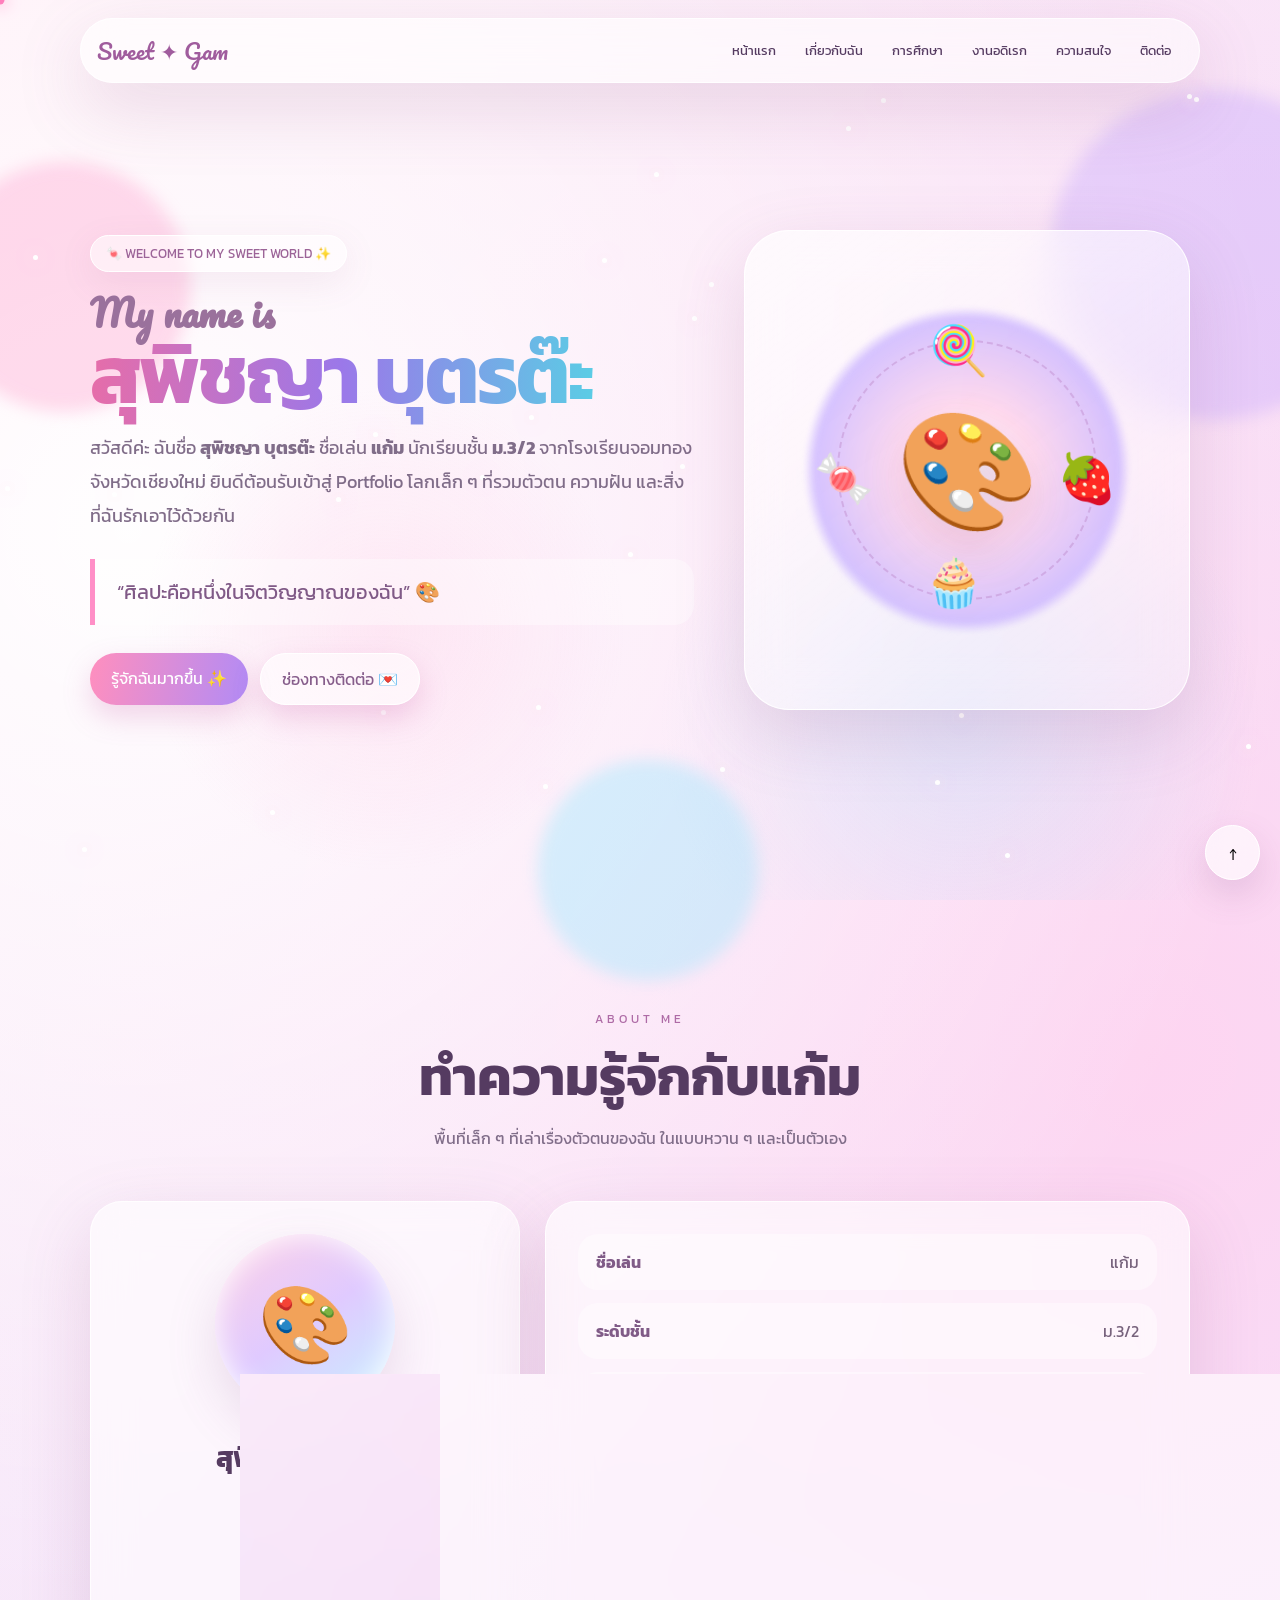
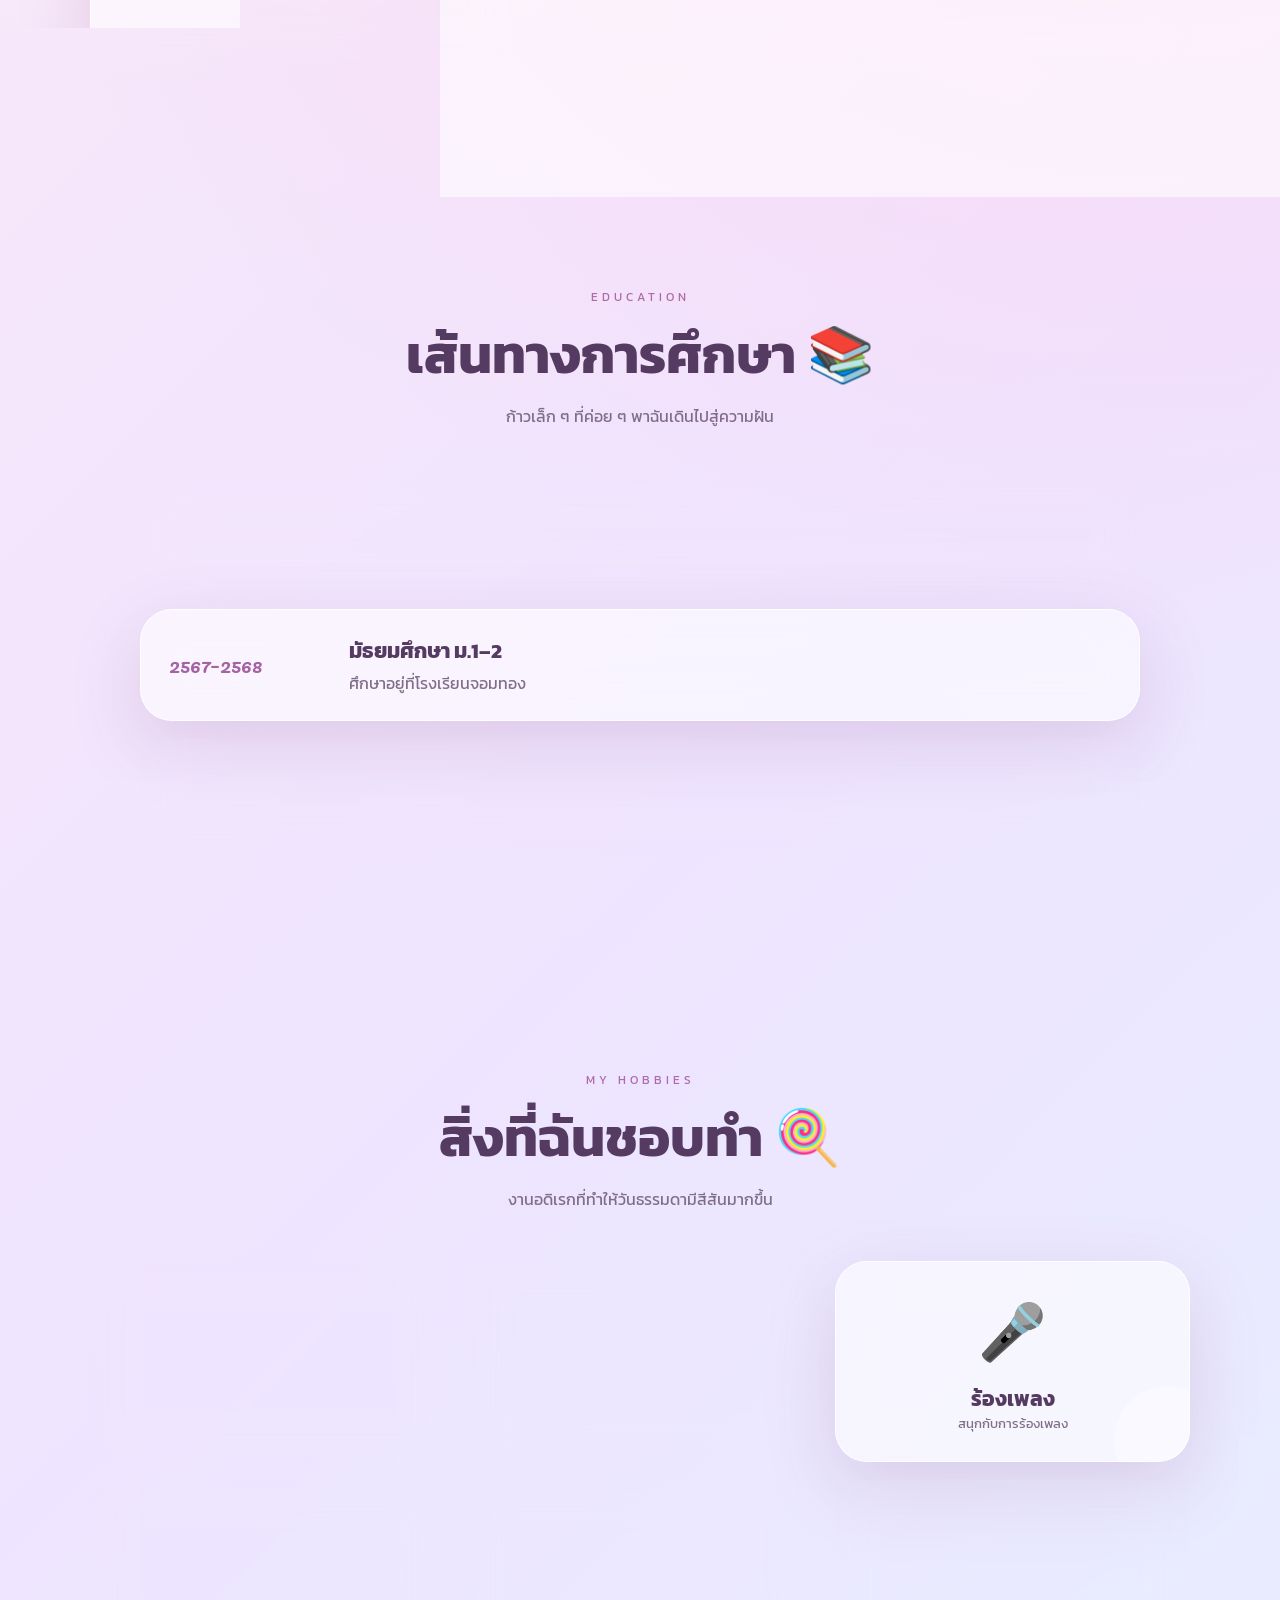
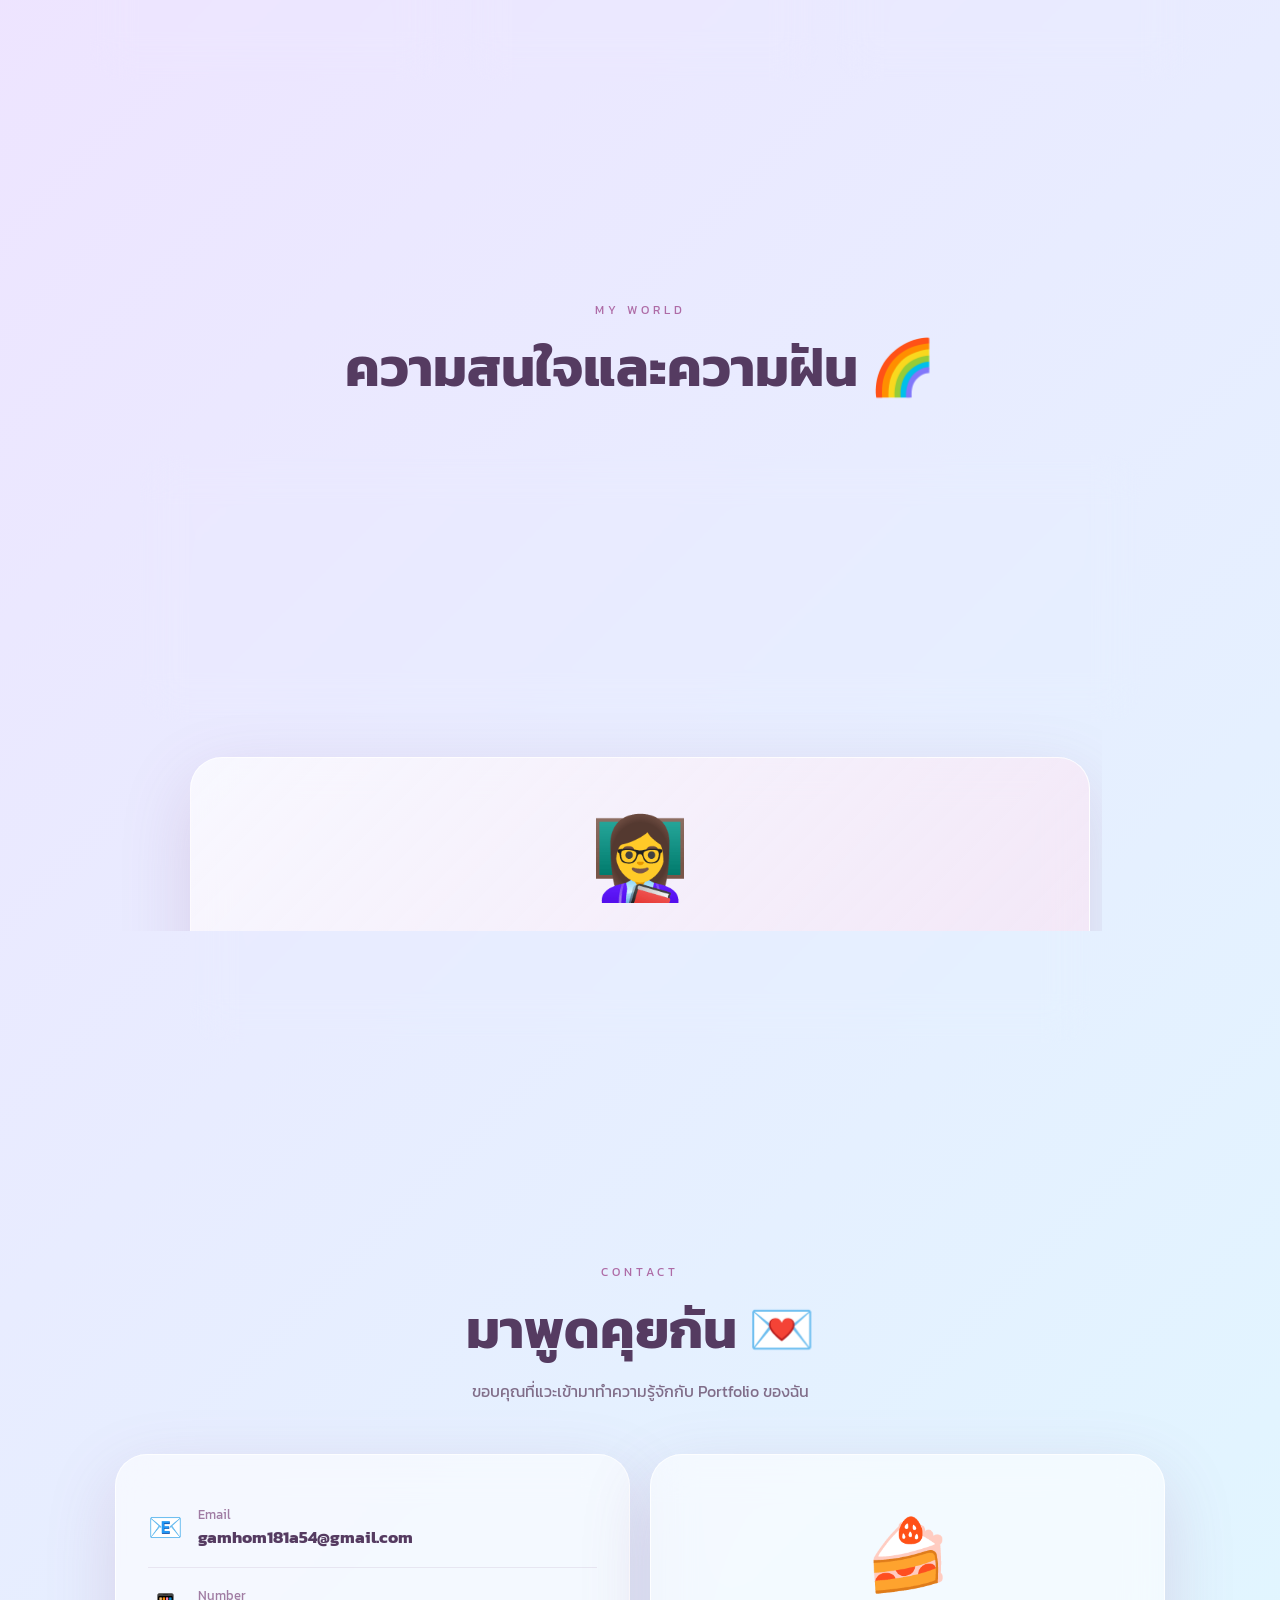
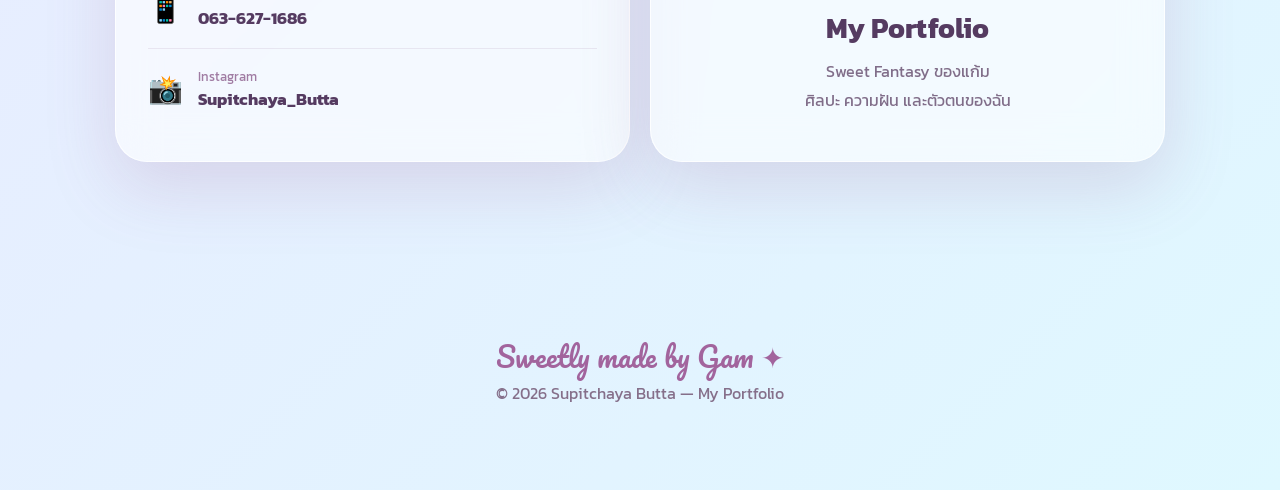
==== index.html @ 7f0cb2a2 "Update and rename Supitchaya_CandyLand_Portfolio.html to index.html" ====
<!DOCTYPE html>
<html lang="th">
<head>
<meta charset="UTF-8">
<meta name="viewport" content="width=device-width, initial-scale=1.0">
<meta name="theme-color" content="#ffb7d8">

<title>Sweet Fantasy — Supitchaya Portfolio</title>

<link rel="preconnect" href="https://fonts.googleapis.com">
<link rel="preconnect" href="https://fonts.gstatic.com" crossorigin>
<link href="https://fonts.googleapis.com/css2?family=Kanit:wght@300;400;500;600;700&family=Pacifico&display=swap" rel="stylesheet">

<style>

/* =========================================================
   ROOT
========================================================= */

:root{
    --pink:#ff8fc7;
    --pink2:#ffb7dd;
    --purple:#b78cff;
    --purple2:#e3c7ff;
    --cyan:#86eaff;
    --yellow:#ffe89b;

    --cream:#fff8fb;

    --ink:#553b61;
    --muted:#806d89;

    --glass:rgba(255,255,255,.58);
    --glass2:rgba(255,255,255,.35);

    --line:rgba(255,255,255,.8);

    --shadow:
        0 24px 70px rgba(143,75,135,.18);
}


/* =========================================================
   RESET
========================================================= */

*{
    box-sizing:border-box;
    margin:0;
    padding:0;
}

html{
    scroll-behavior:smooth;
}

body{
    font-family:"Kanit",sans-serif;
    color:var(--ink);

    background:
        radial-gradient(
            circle at 10% 10%,
            rgba(255,255,255,.95),
            transparent 24%
        ),

        radial-gradient(
            circle at 90% 20%,
            rgba(255,210,239,.85),
            transparent 28%
        ),

        linear-gradient(
            135deg,
            #ffe9f4 0%,
            #eee4ff 48%,
            #dff8ff 100%
        );

    min-height:100vh;

    overflow-x:hidden;
}


body::before{
    content:"";

    position:fixed;

    inset:0;

    pointer-events:none;

    z-index:-3;

    background:

        radial-gradient(
            circle at 30% 70%,
            rgba(255,180,220,.25),
            transparent 22%
        ),

        radial-gradient(
            circle at 75% 80%,
            rgba(164,223,255,.28),
            transparent 25%
        );

    animation:
        ambient
        10s
        ease-in-out
        infinite
        alternate;
}


@keyframes ambient{

    to{
        transform:
            scale(1.08)
            translateY(-10px);
    }

}


a{
    text-decoration:none;
    color:inherit;
}


button{
    font:inherit;
}


/* =========================================================
   LOADING SCREEN
========================================================= */

.loader{

    position:fixed;

    inset:0;

    z-index:9999;

    display:grid;

    place-items:center;

    background:
        linear-gradient(
            135deg,
            #ffd9ec,
            #eadbff,
            #d8f8ff
        );

    transition:
        .8s ease;

}


.loader.hide{

    opacity:0;

    visibility:hidden;

    pointer-events:none;

}


.loader-box{

    text-align:center;

}


.loader-candy{

    width:130px;

    height:130px;

    margin:auto;

    border-radius:
        38%
        62%
        58%
        42%;

    background:
        linear-gradient(
            135deg,
            #ff94c9,
            #c5a0ff
        );

    box-shadow:
        0 0 50px
        rgba(255,129,195,.55);

    animation:
        float
        2s
        ease-in-out
        infinite;

}


.loader-candy::before,
.loader-candy::after{

    content:"";

    position:absolute;

    border-radius:50%;

    background:#fff;

    opacity:.7;

}


.loader-candy::before{

    width:18px;

    height:18px;

    top:24px;

    left:28px;

}


.loader-candy::after{

    width:10px;

    height:10px;

    right:25px;

    bottom:30px;

}


.loader-title{

    margin-top:26px;

    font-family:
        Pacifico,
        cursive;

    font-size:38px;

    color:#8f5c91;

}


.loader-sub{

    color:#806d89;

    margin-top:7px;

}


.loader-bar{

    width:220px;

    height:8px;

    border-radius:99px;

    background:
        rgba(255,255,255,.6);

    overflow:hidden;

    margin:22px auto 0;

}


.loader-bar span{

    display:block;

    width:0;

    height:100%;

    background:
        linear-gradient(
            90deg,
            var(--pink),
            var(--purple),
            var(--cyan)
        );

    animation:
        load
        1.8s
        ease
        forwards;

}


@keyframes load{

    to{
        width:100%;
    }

}


@keyframes float{

    50%{
        transform:
            translateY(-14px)
            rotate(4deg);
    }

}


/* =========================================================
   MAGIC BACKGROUND
========================================================= */

.magic-bg,
.particles{

    position:fixed;

    inset:0;

    pointer-events:none;

    z-index:-1;

}


.orb{

    position:absolute;

    border-radius:50%;

    filter:blur(8px);

    opacity:.35;

    animation:
        orb
        12s
        ease-in-out
        infinite
        alternate;

}


.orb.one{

    width:250px;

    height:250px;

    background:#ff9dcc;

    left:-60px;

    top:18%;

}


.orb.two{

    width:330px;

    height:330px;

    background:#c3a4ff;

    right:-100px;

    top:10%;

    animation-delay:-3s;

}


.orb.three{

    width:220px;

    height:220px;

    background:#8de8ff;

    left:42%;

    bottom:-80px;

    animation-delay:-6s;

}


@keyframes orb{

    to{

        transform:
            translate(35px,-25px)
            scale(1.12);

    }

}


/* =========================================================
   SPARKLES
========================================================= */

.spark{

    position:absolute;

    width:5px;

    height:5px;

    border-radius:50%;

    background:#fff;

    box-shadow:
        0 0 14px #fff,
        0 0 24px #ff9ed2;

    animation:
        spark
        4s
        linear
        infinite;

}


@keyframes spark{

    0%{

        opacity:0;

        transform:
            translateY(25px)
            scale(.4);

    }

    30%,
    70%{

        opacity:1;

    }

    100%{

        opacity:0;

        transform:
            translateY(-80px)
            scale(1.3);

    }

}


/* =========================================================
   NAVIGATION
========================================================= */

.nav{

    position:fixed;

    top:18px;

    left:50%;

    transform:
        translateX(-50%);

    width:
        min(
            1120px,
            calc(100% - 28px)
        );

    z-index:100;

    padding:12px 16px;

    display:flex;

    align-items:center;

    justify-content:space-between;

    gap:15px;

    background:
        rgba(255,255,255,.55);

    border:
        1px solid
        var(--line);

    backdrop-filter:
        blur(20px);

    border-radius:999px;

    box-shadow:
        var(--shadow);

}


.logo{

    font-family:
        Pacifico,
        cursive;

    color:#a05c9d;

    font-size:22px;

    white-space:nowrap;

}


.nav-links{

    display:flex;

    gap:5px;

    flex-wrap:wrap;

    justify-content:center;

}


.nav-links a{

    padding:8px 12px;

    border-radius:999px;

    font-size:13px;

    transition:.25s;

}


.nav-links a:hover{

    background:#fff;

    color:#c05d9e;

    transform:
        translateY(-2px);

}


.nav-toggle{

    display:none;

    border:0;

    background:#fff8;

    border-radius:50%;

    width:42px;

    height:42px;

}


/* =========================================================
   SECTION
========================================================= */

section{

    padding:
        110px 7%;

    position:relative;

}


/* =========================================================
   HERO
========================================================= */

.hero{

    min-height:100vh;

    padding-top:150px;

    display:grid;

    place-items:center;

}


.hero-wrap{

    width:
        min(
            1120px,
            100%
        );

    display:grid;

    grid-template-columns:
        1.15fr
        .85fr;

    gap:50px;

    align-items:center;

}


.kicker{

    display:inline-flex;

    gap:8px;

    align-items:center;

    padding:
        8px 15px;

    border-radius:999px;

    background:
        rgba(255,255,255,.55);

    border:
        1px solid #fff;

    box-shadow:
        0 10px 35px
        rgba(153,87,142,.1);

    color:#9c6498;

    font-size:13px;

}


.hero h1{

    font-size:
        clamp(
            45px,
            7vw,
            82px
        );

    line-height:1.03;

    margin:
        22px 0 14px;

    letter-spacing:-2px;

}


.hero h1 .gradient{

    background:
        linear-gradient(
            90deg,
            #e66da9,
            #9b78e9,
            #5bcce5
        );

    -webkit-background-clip:text;

    background-clip:text;

    color:transparent;

}


.hero h1 small{

    display:block;

    font-family:
        Pacifico,
        cursive;

    font-size:.45em;

    color:#9a719c;

    letter-spacing:0;

}


.hero p{

    font-size:18px;

    color:var(--muted);

    line-height:1.9;

    max-width:650px;

}


.quote{

    margin-top:25px;

    padding:
        18px 22px;

    border-left:
        5px solid
        var(--pink);

    background:
        rgba(255,255,255,.38);

    border-radius:
        0 20px 20px 0;

    font-size:20px;

    color:#805a87;

}


.actions{

    display:flex;

    gap:12px;

    flex-wrap:wrap;

    margin-top:28px;

}


.btn{

    border:0;

    padding:
        13px 21px;

    border-radius:999px;

    cursor:pointer;

    background:
        linear-gradient(
            100deg,
            #ff8fbe,
            #b28bf5
        );

    color:white;

    box-shadow:
        0 12px 28px
        rgba(205,100,171,.25);

    transition:.25s;

}


.btn:hover{

    transform:
        translateY(-3px);

    box-shadow:
        0 18px 35px
        rgba(205,100,171,.32);

}


.btn.alt{

    background:
        rgba(255,255,255,.58);

    color:#865d8b;

    border:
        1px solid #fff;

}


/* =========================================================
   HERO CARD
========================================================= */

.hero-card{

    min-height:480px;

    position:relative;

    border:
        1px solid
        rgba(255,255,255,.9);

    background:
        linear-gradient(
            145deg,
            rgba(255,255,255,.68),
            rgba(255,255,255,.3)
        );

    backdrop-filter:
        blur(22px);

    border-radius:45px;

    box-shadow:
        var(--shadow);

    overflow:hidden;

    display:grid;

    place-items:center;

}


.hero-card::before{

    content:"";

    position:absolute;

    width:330px;

    height:330px;

    border-radius:50%;

    background:
        radial-gradient(
            circle,
            #fff 0%,
            #ffd1e9 28%,
            #c8b1ff 65%,
            transparent 70%
        );

    filter:blur(2px);

    opacity:.75;

}


.candy-orbit{

    width:260px;

    height:260px;

    border:
        2px dashed
        rgba(180,122,188,.35);

    border-radius:50%;

    position:relative;

    animation:
        spin
        18s
        linear
        infinite;

}


.candy-orbit span{

    position:absolute;

    font-size:48px;

}


.candy-orbit span:nth-child(1){

    top:-28px;

    left:90px;

}


.candy-orbit span:nth-child(2){

    right:-22px;

    top:100px;

}


.candy-orbit span:nth-child(3){

    bottom:-20px;

    left:85px;

}


.candy-orbit span:nth-child(4){

    left:-25px;

    top:100px;

}


.hero-sweet{

    position:absolute;

    font-size:115px;

    z-index:2;

    filter:
        drop-shadow(
            0 18px 20px
            rgba(140,80,140,.18)
        );

    animation:
        float
        3.5s
        ease-in-out
        infinite;

}


@keyframes spin{

    to{
        transform:
            rotate(360deg);
    }

}


/* =========================================================
   SECTION HEADING
========================================================= */

.section-heading{

    text-align:center;

    max-width:760px;

    margin:
        0 auto 48px;

}


.section-heading .mini{

    color:#ae6ba6;

    letter-spacing:4px;

    font-size:12px;

    text-transform:uppercase;

}


.section-heading h2{

    font-size:
        clamp(
            32px,
            5vw,
            54px
        );

    margin:8px 0;

}


.section-heading p{

    color:var(--muted);

    line-height:1.8;

}


/* =========================================================
   GLASS
========================================================= */

.glass{

    background:
        var(--glass);

    border:
        1px solid
        var(--line);

    backdrop-filter:
        blur(20px);

    box-shadow:
        var(--shadow);

    border-radius:32px;

}


/* =========================================================
   PROFILE
========================================================= */

.profile-grid{

    display:grid;

    grid-template-columns:
        .8fr
        1.2fr;

    gap:25px;

    max-width:1100px;

    margin:auto;

}


.profile-card{

    padding:32px;

}


.avatar{

    width:180px;

    height:180px;

    margin:
        0 auto 22px;

    border-radius:50%;

    display:grid;

    place-items:center;

    font-size:76px;

    background:
        linear-gradient(
            145deg,
            #ffd1e6,
            #e0caff,
            #c5f4ff
        );

    box-shadow:
        inset 0 0 30px #fff,
        0 20px 50px
        rgba(145,89,147,.18);

}


.profile-card h3{

    text-align:center;

    font-size:28px;

}


.profile-card .nick{

    text-align:center;

    color:#a16c9d;

    margin-top:3px;

}


.info-list{

    display:grid;

    gap:13px;

}


.info{

    display:flex;

    justify-content:space-between;

    gap:20px;

    padding:16px 18px;

    border-radius:20px;

    background:
        rgba(255,255,255,.4);

}


.info b{

    color:#805b87;

}


.info span{

    text-align:right;

    color:#77627c;

}


/* =========================================================
   HOBBIES
========================================================= */

.hobby-grid{

    max-width:1100px;

    margin:auto;

    display:grid;

    grid-template-columns:
        repeat(3,1fr);

    gap:18px;

}


.hobby{

    padding:28px;

    text-align:center;

    min-height:180px;

    display:flex;

    flex-direction:column;

    align-items:center;

    justify-content:center;

    transition:.3s;

    position:relative;

    overflow:hidden;

}


.hobby::after{

    content:"";

    position:absolute;

    width:110px;

    height:110px;

    border-radius:50%;

    background:#fff5;

    right:-35px;

    bottom:-35px;

}


.hobby:hover{

    transform:
        translateY(-8px)
        rotate(.5deg);

}


.hobby .emoji{

    font-size:55px;

    margin-bottom:10px;

}


.hobby h3{

    font-size:21px;

}


.hobby p{

    font-size:13px;

    color:var(--muted);

}


/* =========================================================
   EDUCATION
========================================================= */

.edu-wrap{

    max-width:1000px;

    margin:auto;

}


.timeline{

    display:grid;

    gap:18px;

}


.edu{

    padding:
        25px 28px;

    display:grid;

    grid-template-columns:
        160px 1fr;

    gap:20px;

    align-items:center;

}


.edu-year{

    font-family:
        Pacifico,
        cursive;

    color:#a463a2;

    font-size:20px;

}


.edu h3{

    font-size:21px;

    margin-bottom:5px;

}


.edu p{

    color:var(--muted);

}


/* =========================================================
   INTEREST
========================================================= */

.interest{

    max-width:1000px;

    margin:auto;

    padding:42px;

    text-align:center;

}


.interest .big{

    font-size:70px;

}


.interest p{

    font-size:20px;

    line-height:1.9;

    color:#705c76;

}


.goal{

    max-width:900px;

    margin:
        35px auto 0;

    padding:40px;

    text-align:center;

    background:
        linear-gradient(
            135deg,
            rgba(255,255,255,.68),
            rgba(255,221,239,.52)
        );

}


.goal .teacher{

    font-size:80px;

}


.goal h3{

    font-size:34px;

    margin:5px 0;

}


.goal p{

    color:var(--muted);

}


/* =========================================================
   CONTACT
========================================================= */

.contact-grid{

    max-width:1050px;

    margin:auto;

    display:grid;

    grid-template-columns:
        1fr
        1fr;

    gap:20px;

}


.contact-card{

    padding:32px;

}


.contact-item{

    display:flex;

    gap:15px;

    align-items:center;

    padding:17px 0;

    border-bottom:
        1px solid
        rgba(137,91,140,.12);

}


.contact-item:last-child{

    border:0;

}


.contact-icon{

    font-size:28px;

}


.contact-item small{

    display:block;

    color:#a07ca3;

}


.contact-item strong{

    font-size:17px;

    word-break:break-word;

}


/* =========================================================
   FOOTER
========================================================= */

.footer{

    text-align:center;

    padding:
        60px
        20px
        85px;

    color:#856f8a;

}


.footer .sweet{

    font-family:
        Pacifico,
        cursive;

    font-size:28px;

    color:#a2649d;

}


/* =========================================================
   FLOATING BUTTON
========================================================= */

.floating{

    position:fixed;

    right:20px;

    bottom:20px;

    z-index:90;

    width:55px;

    height:55px;

    border:
        1px solid #fff;

    border-radius:50%;

    background:
        rgba(255,255,255,.65);

    backdrop-filter:
        blur(12px);

    cursor:pointer;

    box-shadow:
        0 15px 35px
        rgba(130,80,140,.18);

}


/* =========================================================
   MOUSE
========================================================= */

.mouse-dot{

    position:fixed;

    width:9px;

    height:9px;

    border-radius:50%;

    background:#ff7fbc;

    box-shadow:
        0 0 16px #ff7fbc;

    pointer-events:none;

    z-index:1000;

    transform:
        translate(-50%,-50%);

}


.ripple{

    position:fixed;

    width:15px;

    height:15px;

    border:
        2px solid
        #ff8fc7;

    border-radius:50%;

    pointer-events:none;

    z-index:999;

    animation:
        ripple
        .7s
        ease-out
        forwards;

}


@keyframes ripple{

    to{

        width:100px;

        height:100px;

        opacity:0;

        transform:
            translate(
                -42px,
                -42px
            );

    }

}


/* =========================================================
   TABLET
========================================================= */

@media(max-width:850px){

    .nav-links{

        display:none;

    }


    .nav-toggle{

        display:block;

    }


    .nav.open{

        border-radius:28px;

    }


    .nav.open .nav-links{

        display:flex;

        position:absolute;

        top:65px;

        left:0;

        right:0;

        padding:12px;

        background:
            rgba(255,255,255,.8);

        border:
            1px solid #fff;

        border-radius:25px;

        backdrop-filter:
            blur(20px);

    }


    .hero-wrap,
    .profile-grid,
    .contact-grid{

        grid-template-columns:1fr;

    }


    .hero{

        text-align:center;

    }


    .hero p{

        margin:auto;

    }


    .quote{

        text-align:left;

    }


    .actions{

        justify-content:center;

    }


    .hero-card{

        min-height:360px;

    }


    .hobby-grid{

        grid-template-columns:
            repeat(2,1fr);

    }


    .edu{

        grid-template-columns:1fr;

        gap:5px;

    }

}


/* =========================================================
   MOBILE
========================================================= */

@media(max-width:520px){

    section{

        padding:
            80px 5%;

    }


    .hero{

        padding-top:125px;

    }


    .hero h1{

        font-size:45px;

    }


    .hero-card{

        min-height:310px;

    }


    .hobby-grid{

        grid-template-columns:1fr;

    }


    .profile-card,
    .contact-card,
    .interest,
    .goal{

        padding:25px;

    }


    .info{

        flex-direction:column;

        gap:4px;

    }


    .info span{

        text-align:left;

    }

}

</style>
</head>


<body>


<!-- =====================================================
     LOADER
===================================================== -->

<div class="loader" id="loader">

    <div class="loader-box">

        <div class="loader-candy"></div>

        <div class="loader-title">
            Sweet Fantasy
        </div>

        <div class="loader-sub">
            กำลังเปิดประตูเข้าสู่โลกของแก้ม...
        </div>

        <div class="loader-bar">
            <span></span>
        </div>

    </div>

</div>


<!-- =====================================================
     BACKGROUND
===================================================== -->

<div class="magic-bg">

    <div class="orb one"></div>

    <div class="orb two"></div>

    <div class="orb three"></div>

</div>


<div
    class="particles"
    id="particles">
</div>


<!-- =====================================================
     NAVIGATION
===================================================== -->

<nav
    class="nav"
    id="nav">

    <a
        class="logo"
        href="#home">

        Sweet ✦ Gam

    </a>


    <div class="nav-links">

        <a href="#home">
            หน้าแรก
        </a>

        <a href="#profile">
            เกี่ยวกับฉัน
        </a>

        <a href="#education">
            การศึกษา
        </a>

        <a href="#hobby">
            งานอดิเรก
        </a>

        <a href="#interest">
            ความสนใจ
        </a>

        <a href="#contact">
            ติดต่อ
        </a>

    </div>


    <button
        class="nav-toggle"
        id="navToggle">

        ☰

    </button>

</nav>


<!-- =====================================================
     MAIN
===================================================== -->

<main>


<!-- =====================================================
     HERO
===================================================== -->

<section
    class="hero"
    id="home">

    <div class="hero-wrap">


        <div>


            <span class="kicker">

                🍬 WELCOME TO MY SWEET WORLD ✨

            </span>


            <h1>

                <small>
                    My name is
                </small>

                <span class="gradient">

                    สุพิชญา บุตรต๊ะ

                </span>

            </h1>


            <p>

                สวัสดีค่ะ ฉันชื่อ
                <b>สุพิชญา บุตรต๊ะ</b>
                ชื่อเล่น
                <b>แก้ม</b>

                นักเรียนชั้น
                <b>ม.3/2</b>

                จากโรงเรียนจอมทอง
                จังหวัดเชียงใหม่

                ยินดีต้อนรับเข้าสู่ Portfolio
                โลกเล็ก ๆ ที่รวมตัวตน
                ความฝัน
                และสิ่งที่ฉันรักเอาไว้ด้วยกัน

            </p>


            <div class="quote">

                “ศิลปะคือหนึ่งในจิตวิญญาณของฉัน” 🎨

            </div>


            <div class="actions">

                <a
                    class="btn"
                    href="#profile">

                    รู้จักฉันมากขึ้น ✨

                </a>


                <a
                    class="btn alt"
                    href="#contact">

                    ช่องทางติดต่อ 💌

                </a>

            </div>


        </div>


        <div class="hero-card">


            <div class="candy-orbit">

                <span>🍭</span>

                <span>🍓</span>

                <span>🧁</span>

                <span>🍬</span>

            </div>


            <div class="hero-sweet">

                🎨

            </div>


        </div>


    </div>

</section>


<!-- =====================================================
     PROFILE
===================================================== -->

<section id="profile">


    <div class="section-heading">

        <div class="mini">
            ABOUT ME
        </div>

        <h2>
            ทำความรู้จักกับแก้ม
        </h2>

        <p>
            พื้นที่เล็ก ๆ ที่เล่าเรื่องตัวตนของฉัน
            ในแบบหวาน ๆ และเป็นตัวเอง
        </p>

    </div>


    <div class="profile-grid">


        <div class="glass profile-card">

            <div class="avatar">

                🎨

            </div>


            <h3>

                สุพิชญา บุตรต๊ะ

            </h3>


            <div class="nick">

                แก้ม • Gam

            </div>

        </div>


        <div class="glass profile-card">


            <div class="info-list">


                <div class="info">

                    <b>
                        ชื่อเล่น
                    </b>

                    <span>
                        แก้ม
                    </span>

                </div>


                <div class="info">

                    <b>
                        ระดับชั้น
                    </b>

                    <span>
                        ม.3/2
                    </span>

                </div>


                <div class="info">

                    <b>
                        โรงเรียน
                    </b>

                    <span>
                        จอมทอง
                    </span>

                </div>


                <div class="info">

                    <b>
                        จังหวัด
                    </b>

                    <span>
                        เชียงใหม่
                    </span>

                </div>


                <div class="info">

                    <b>
                        วิชาที่ชอบ
                    </b>

                    <span>
                        ภาษาอังกฤษ และ ศิลปะ
                    </span>

                </div>


                <div class="info">

                    <b>
                        เป้าหมาย
                    </b>

                    <span>
                        อยากเป็นครู
                    </span>

                </div>


            </div>


        </div>


    </div>


</section>


<!-- =====================================================
     EDUCATION
===================================================== -->

<section
    id="education">


    <div class="section-heading">

        <div class="mini">
            EDUCATION
        </div>

        <h2>
            เส้นทางการศึกษา 📚
        </h2>

        <p>
            ก้าวเล็ก ๆ ที่ค่อย ๆ พาฉันเดินไปสู่ความฝัน
        </p>

    </div>


    <div class="edu-wrap">


        <div class="timeline">


            <article class="glass edu">

                <div class="edu-year">

                    2561–2567

                </div>

                <div>

                    <h3>
                        ประถมศึกษา ป.1–6
                    </h3>

                    <p>
                        ศึกษาอยู่ที่โรงเรียนศรีจอมทอง
                    </p>

                </div>

            </article>


            <article class="glass edu">

                <div class="edu-year">

                    2567–2568

                </div>

                <div>

                    <h3>
                        มัธยมศึกษา ม.1–2
                    </h3>

                    <p>
                        ศึกษาอยู่ที่โรงเรียนจอมทอง
                    </p>

                </div>

            </article>


            <article class="glass edu">

                <div class="edu-year">

                    2569–ปัจจุบัน

                </div>

                <div>

                    <h3>
                        มัธยมศึกษา ม.3
                    </h3>

                    <p>
                        กำลังศึกษาอยู่ที่โรงเรียนจอมทอง
                    </p>

                </div>

            </article>


        </div>


    </div>


</section>


<!-- =====================================================
     HOBBY
===================================================== -->

<section
    id="hobby">


    <div class="section-heading">

        <div class="mini">
            MY HOBBIES
        </div>

        <h2>
            สิ่งที่ฉันชอบทำ 🍭
        </h2>

        <p>
            งานอดิเรกที่ทำให้วันธรรมดามีสีสันมากขึ้น
        </p>

    </div>


    <div class="hobby-grid">


        <article class="glass hobby">

            <div class="emoji">
                🎨
            </div>

            <h3>
                วาดรูป
            </h3>

            <p>
                สร้างโลกจากจินตนาการ
            </p>

        </article>


        <article class="glass hobby">

            <div class="emoji">
                🎧
            </div>

            <h3>
                ฟังเพลง
            </h3>

            <p>
                ปล่อยใจไปกับเสียงเพลง
            </p>

        </article>


        <article class="glass hobby">

            <div class="emoji">
                🎤
            </div>

            <h3>
                ร้องเพลง
            </h3>

            <p>
                สนุกกับการร้องเพลง
            </p>

        </article>


        <article class="glass hobby">

            <div class="emoji">
                🧶
            </div>

            <h3>
                งานคราฟต์ DIY
            </h3>

            <p>
                ประดิษฐ์ของด้วยมือของตัวเอง
            </p>

        </article>


        <article class="glass hobby">

            <div class="emoji">
                🎮
            </div>

            <h3>
                เล่นเกม
            </h3>

            <p>
                ผจญภัยในโลกอีกใบ
            </p>

        </article>


        <article class="glass hobby">

            <div class="emoji">
                😴
            </div>

            <h3>
                นอน
            </h3>

            <p>
                พักผ่อนชาร์จพลังให้ตัวเอง
            </p>

        </article>


    </div>


</section>


<!-- =====================================================
     INTEREST
===================================================== -->

<section
    id="interest">


    <div class="section-heading">

        <div class="mini">
            MY WORLD
        </div>

        <h2>
            ความสนใจและความฝัน 🌈
        </h2>

    </div>


    <div class="glass interest">


        <div class="big">

            🌎✨

        </div>


        <p>

            ฉันอยากออกสำรวจโลกกว้าง
            เสาะหาความรู้ต่าง ๆ
            และได้ทำในสิ่งที่ตนเองรัก

            เพราะฉันเชื่อว่าการเรียนรู้
            ไม่ได้เกิดขึ้นแค่ในห้องเรียน
            แต่เกิดขึ้นจากทุกประสบการณ์
            ที่เราได้พบเจอ

        </p>


    </div>


    <div class="glass goal">


        <div class="teacher">

            👩‍🏫

        </div>


        <h3>

            ความฝันของฉัน

        </h3>


        <p>

            อยากเป็นครู
            และส่งต่อความรู้ให้กับคนอื่นในอนาคต

        </p>


    </div>


</section>


<!-- =====================================================
     CONTACT
===================================================== -->

<section
    id="contact">


    <div class="section-heading">

        <div class="mini">
            CONTACT
        </div>

        <h2>
            มาพูดคุยกัน 💌
        </h2>

        <p>
            ขอบคุณที่แวะเข้ามาทำความรู้จักกับ
            Portfolio ของฉัน
        </p>

    </div>


    <div class="contact-grid">


        <div class="glass contact-card">


            <div class="contact-item">

                <div class="contact-icon">
                    📧
                </div>

                <div>

                    <small>
                        Email
                    </small>

                    <strong>
                        gamhom181a54@gmail.com
                    </strong>

                </div>

            </div>


            <div class="contact-item">

                <div class="contact-icon">
                    📱
                </div>

                <div>

                    <small>
                        Number
                    </small>

                    <strong>
                        063-627-1686
                    </strong>

                </div>

            </div>


            <div class="contact-item">

                <div class="contact-icon">
                    📸
                </div>

                <div>

                    <small>
                        Instagram
                    </small>

                    <strong>
                        Supitchaya_Butta
                    </strong>

                </div>

            </div>


        </div>


        <div
            class="glass contact-card"
            style="
                display:grid;
                place-items:center;
                text-align:center;
            ">


            <div>

                <div
                    style="
                        font-size:70px;
                    ">

                    🍰

                </div>


                <h3
                    style="
                        font-size:28px;
                    ">

                    My Portfolio

                </h3>


                <p
                    style="
                        color:var(--muted);
                        margin-top:8px;
                        line-height:1.8;
                    ">

                    Sweet Fantasy ของแก้ม
                    <br>
                    ศิลปะ ความฝัน
                    และตัวตนของฉัน

                </p>


            </div>


        </div>


    </div>


</section>


</main>


<!-- =====================================================
     FOOTER
===================================================== -->

<footer class="footer">


    <div class="sweet">

        Sweetly made by Gam ✦

    </div>


    <p>

        © 2026 Supitchaya Butta
        — My Portfolio

    </p>


</footer>


<!-- =====================================================
     TOP BUTTON
===================================================== -->

<button
    class="floating"
    id="topBtn"
    title="กลับด้านบน">

    ↑

</button>


<div
    class="mouse-dot"
    id="mouseDot">
</div>


<!-- =====================================================
     JAVASCRIPT
===================================================== -->

<script>


/* =====================================================
   LOADER
===================================================== */

const loader =
    document.getElementById("loader");


window.addEventListener(
    "load",
    () => {

        setTimeout(
            () => {

                loader.classList.add("hide");

            },
            1200
        );

    }
);


/* =====================================================
   MOBILE NAVIGATION
===================================================== */

const nav =
    document.getElementById("nav");

const navToggle =
    document.getElementById("navToggle");


navToggle.addEventListener(
    "click",
    () => {

        nav.classList.toggle("open");

    }
);


document
    .querySelectorAll(".nav-links a")
    .forEach(
        a => {

            a.addEventListener(
                "click",
                () => {

                    nav.classList.remove("open");

                }
            );

        }
    );


/* =====================================================
   PARTICLES
===================================================== */

const particles =
    document.getElementById("particles");


for(
    let i = 0;
    i < 34;
    i++
){

    const s =
        document.createElement("span");


    s.className =
        "spark";


    s.style.left =
        Math.random() * 100 + "%";


    s.style.top =
        (
            10 +
            Math.random() * 85
        ) + "%";


    s.style.animationDelay =
        (
            Math.random() * 4
        ) + "s";


    s.style.animationDuration =
        (
            3 +
            Math.random() * 4
        ) + "s";


    particles.appendChild(s);

}


/* =====================================================
   MOUSE FOLLOW
===================================================== */

const mouseDot =
    document.getElementById("mouseDot");


let mx = 0;
let my = 0;

let dx = 0;
let dy = 0;


window.addEventListener(
    "pointermove",
    e => {

        mx =
            e.clientX;

        my =
            e.clientY;

    }
);


function cursorLoop(){

    dx +=
        (mx - dx) *
        .18;


    dy +=
        (my - dy) *
        .18;


    mouseDot.style.left =
        dx + "px";


    mouseDot.style.top =
        dy + "px";


    requestAnimationFrame(
        cursorLoop
    );

}


cursorLoop();


/* =====================================================
   CLICK RIPPLE
===================================================== */

document.addEventListener(
    "pointerdown",
    e => {

        const r =
            document.createElement("span");


        r.className =
            "ripple";


        r.style.left =
            e.clientX + "px";


        r.style.top =
            e.clientY + "px";


        document.body.appendChild(r);


        setTimeout(
            () => {

                r.remove();

            },
            700
        );

    }
);


/* =====================================================
   BACK TO TOP
===================================================== */

document
    .getElementById("topBtn")
    .addEventListener(
        "click",
        () => {

            window.scrollTo({

                top:0,

                behavior:"smooth"

            });

        }
    );


</script>


</body>
</html>
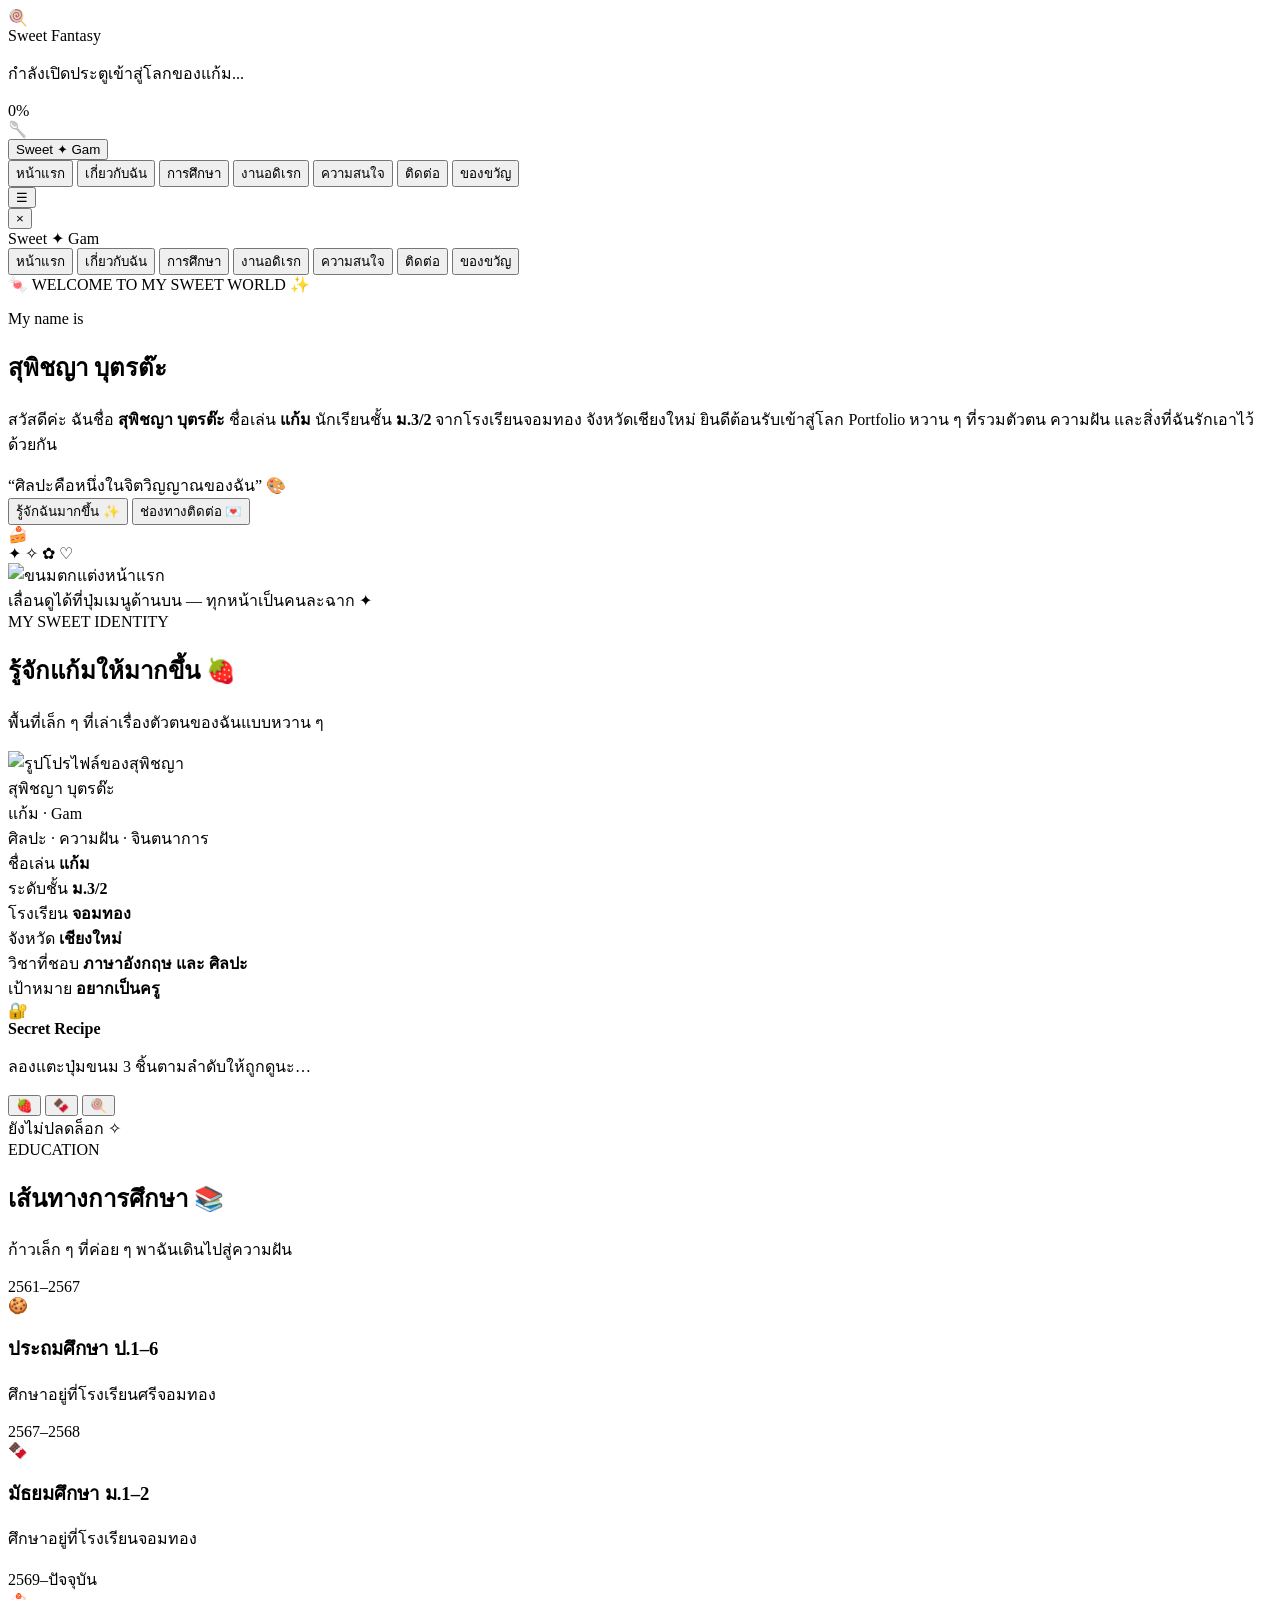
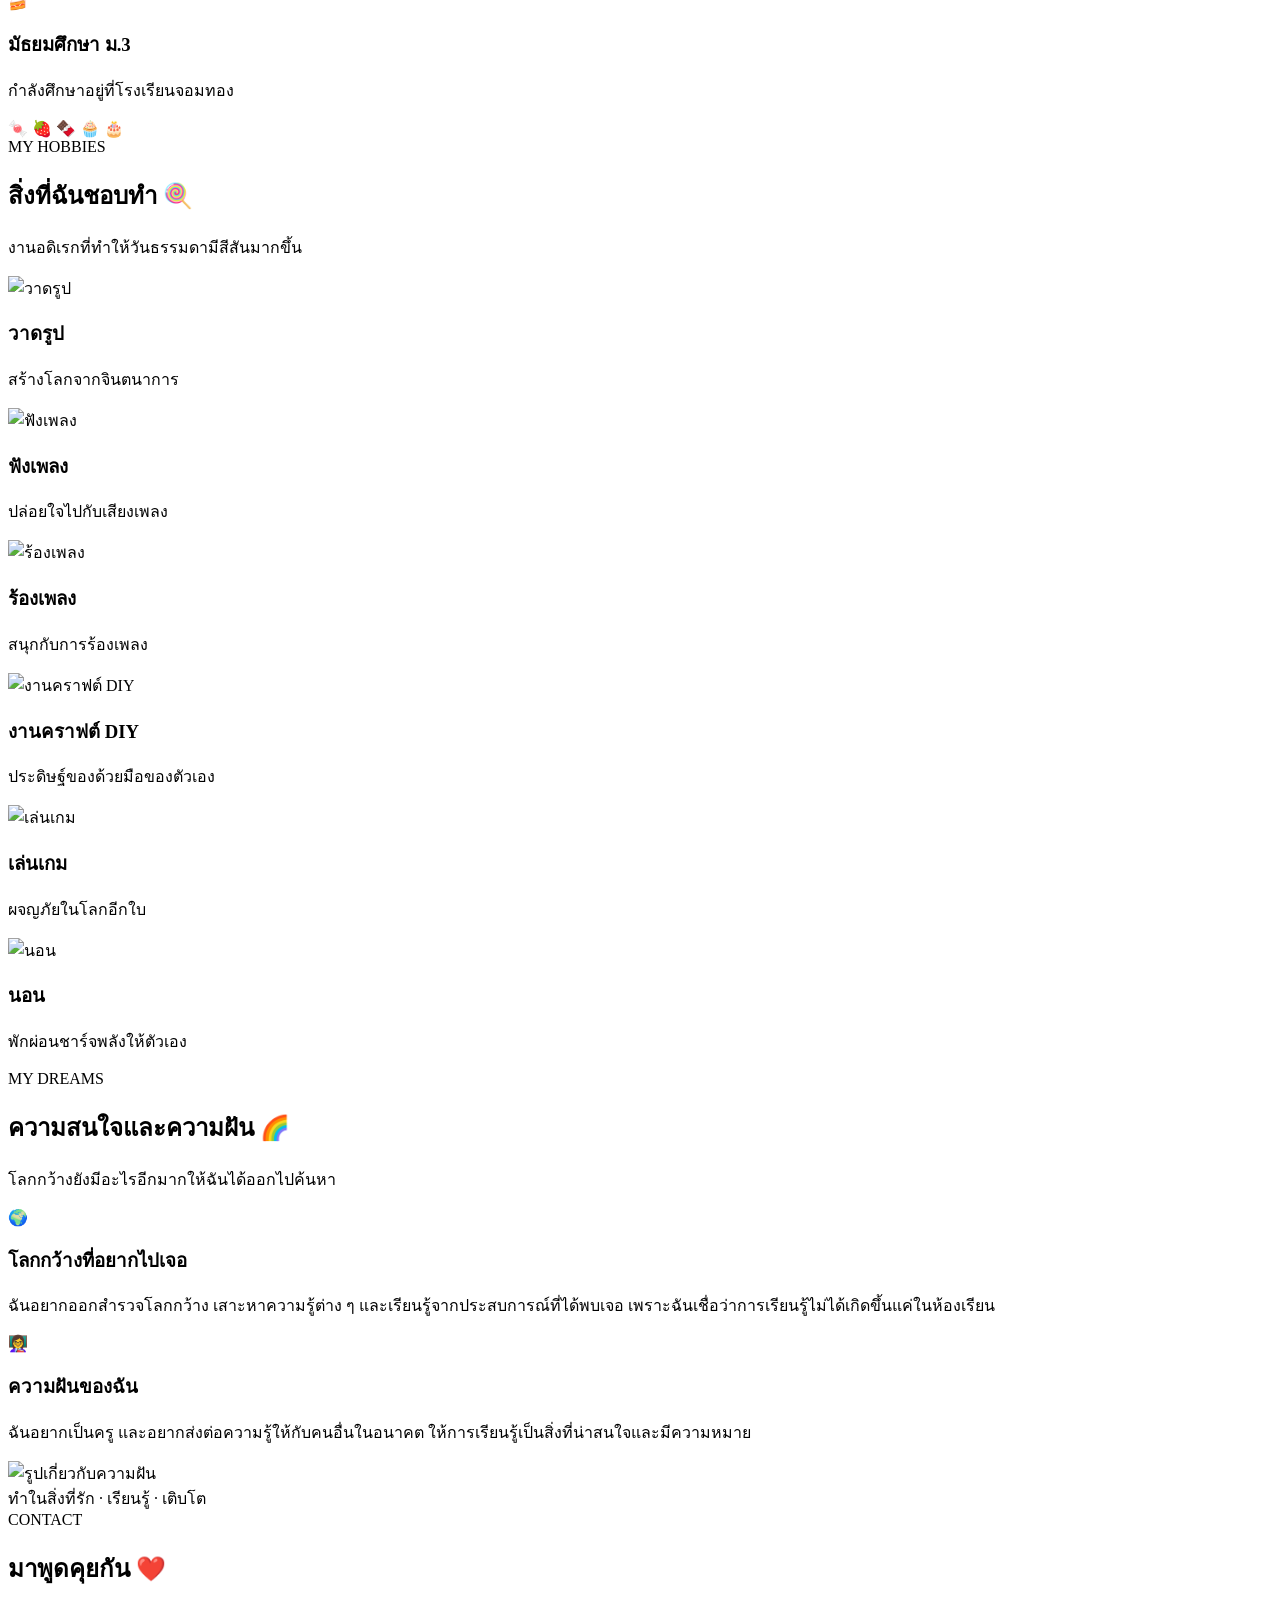
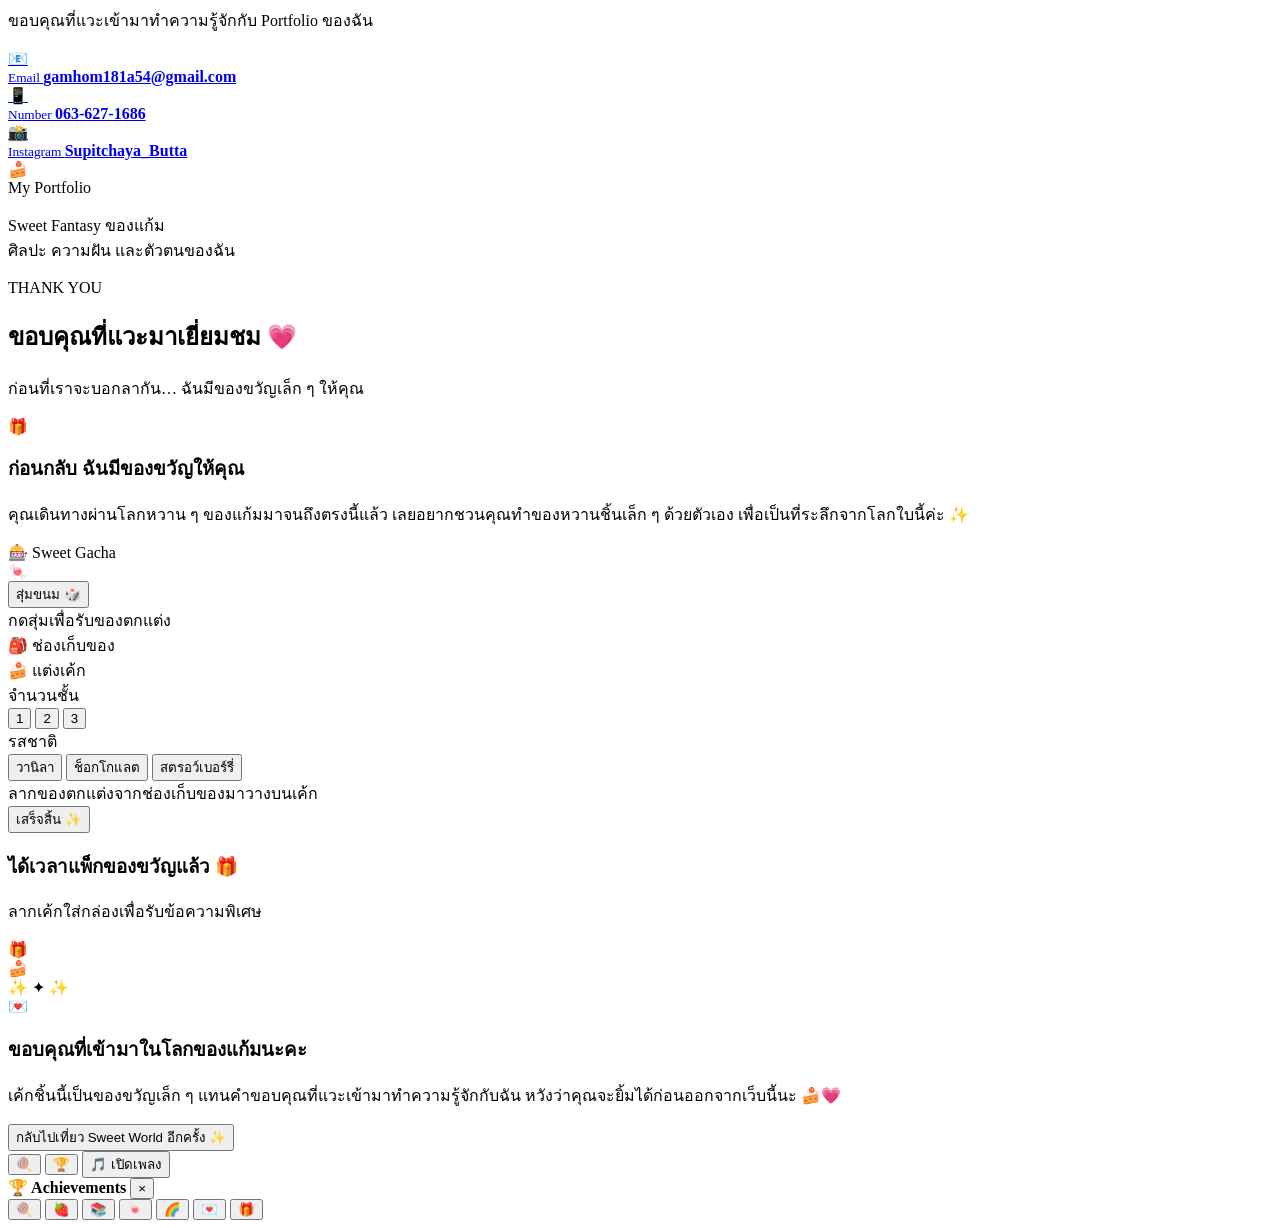
==== commit 726d0cc6: "Update index.html" ====
--- a/index.html
+++ b/index.html
@@ -1,3063 +1,2051 @@
-<!DOCTYPE html>
+<!doctype html>
 <html lang="th">
 <head>
-<meta charset="UTF-8">
-<meta name="viewport" content="width=device-width, initial-scale=1.0">
-<meta name="theme-color" content="#ffb7d8">
-
-<title>Sweet Fantasy — Supitchaya Portfolio</title>
-
-<link rel="preconnect" href="https://fonts.googleapis.com">
-<link rel="preconnect" href="https://fonts.gstatic.com" crossorigin>
-<link href="https://fonts.googleapis.com/css2?family=Kanit:wght@300;400;500;600;700&family=Pacifico&display=swap" rel="stylesheet">
-
-<style>
-
-/* =========================================================
-   ROOT
-========================================================= */
-
-:root{
-    --pink:#ff8fc7;
-    --pink2:#ffb7dd;
-    --purple:#b78cff;
-    --purple2:#e3c7ff;
-    --cyan:#86eaff;
-    --yellow:#ffe89b;
-
-    --cream:#fff8fb;
-
-    --ink:#553b61;
-    --muted:#806d89;
-
-    --glass:rgba(255,255,255,.58);
-    --glass2:rgba(255,255,255,.35);
-
-    --line:rgba(255,255,255,.8);
-
-    --shadow:
-        0 24px 70px rgba(143,75,135,.18);
-}
-
-
-/* =========================================================
-   RESET
-========================================================= */
-
-*{
-    box-sizing:border-box;
-    margin:0;
-    padding:0;
-}
-
-html{
-    scroll-behavior:smooth;
-}
-
-body{
-    font-family:"Kanit",sans-serif;
-    color:var(--ink);
-
-    background:
-        radial-gradient(
-            circle at 10% 10%,
-            rgba(255,255,255,.95),
-            transparent 24%
-        ),
-
-        radial-gradient(
-            circle at 90% 20%,
-            rgba(255,210,239,.85),
-            transparent 28%
-        ),
-
-        linear-gradient(
-            135deg,
-            #ffe9f4 0%,
-            #eee4ff 48%,
-            #dff8ff 100%
-        );
-
-    min-height:100vh;
-
-    overflow-x:hidden;
-}
-
-
-body::before{
-    content:"";
-
-    position:fixed;
-
-    inset:0;
-
-    pointer-events:none;
-
-    z-index:-3;
-
-    background:
-
-        radial-gradient(
-            circle at 30% 70%,
-            rgba(255,180,220,.25),
-            transparent 22%
-        ),
-
-        radial-gradient(
-            circle at 75% 80%,
-            rgba(164,223,255,.28),
-            transparent 25%
-        );
-
-    animation:
-        ambient
-        10s
-        ease-in-out
-        infinite
-        alternate;
-}
-
-
-@keyframes ambient{
-
-    to{
-        transform:
-            scale(1.08)
-            translateY(-10px);
-    }
-
-}
-
-
-a{
-    text-decoration:none;
-    color:inherit;
-}
-
-
-button{
-    font:inherit;
-}
-
-
-/* =========================================================
-   LOADING SCREEN
-========================================================= */
-
-.loader{
-
-    position:fixed;
-
-    inset:0;
-
-    z-index:9999;
-
-    display:grid;
-
-    place-items:center;
-
-    background:
-        linear-gradient(
-            135deg,
-            #ffd9ec,
-            #eadbff,
-            #d8f8ff
-        );
-
-    transition:
-        .8s ease;
-
-}
-
-
-.loader.hide{
-
-    opacity:0;
-
-    visibility:hidden;
-
-    pointer-events:none;
-
-}
-
-
-.loader-box{
-
-    text-align:center;
-
-}
-
-
-.loader-candy{
-
-    width:130px;
-
-    height:130px;
-
-    margin:auto;
-
-    border-radius:
-        38%
-        62%
-        58%
-        42%;
-
-    background:
-        linear-gradient(
-            135deg,
-            #ff94c9,
-            #c5a0ff
-        );
-
-    box-shadow:
-        0 0 50px
-        rgba(255,129,195,.55);
-
-    animation:
-        float
-        2s
-        ease-in-out
-        infinite;
-
-}
-
-
-.loader-candy::before,
-.loader-candy::after{
-
-    content:"";
-
-    position:absolute;
-
-    border-radius:50%;
-
-    background:#fff;
-
-    opacity:.7;
-
-}
-
-
-.loader-candy::before{
-
-    width:18px;
-
-    height:18px;
-
-    top:24px;
-
-    left:28px;
-
-}
-
-
-.loader-candy::after{
-
-    width:10px;
-
-    height:10px;
-
-    right:25px;
-
-    bottom:30px;
-
-}
-
-
-.loader-title{
-
-    margin-top:26px;
-
-    font-family:
-        Pacifico,
-        cursive;
-
-    font-size:38px;
-
-    color:#8f5c91;
-
-}
-
-
-.loader-sub{
-
-    color:#806d89;
-
-    margin-top:7px;
-
-}
-
-
-.loader-bar{
-
-    width:220px;
-
-    height:8px;
-
-    border-radius:99px;
-
-    background:
-        rgba(255,255,255,.6);
-
-    overflow:hidden;
-
-    margin:22px auto 0;
-
-}
-
-
-.loader-bar span{
-
-    display:block;
-
-    width:0;
-
-    height:100%;
-
-    background:
-        linear-gradient(
-            90deg,
-            var(--pink),
-            var(--purple),
-            var(--cyan)
-        );
-
-    animation:
-        load
-        1.8s
-        ease
-        forwards;
-
-}
-
-
-@keyframes load{
-
-    to{
-        width:100%;
-    }
-
-}
-
-
-@keyframes float{
-
-    50%{
-        transform:
-            translateY(-14px)
-            rotate(4deg);
-    }
-
-}
-
-
-/* =========================================================
-   MAGIC BACKGROUND
-========================================================= */
-
-.magic-bg,
-.particles{
-
-    position:fixed;
-
-    inset:0;
-
-    pointer-events:none;
-
-    z-index:-1;
-
-}
-
-
-.orb{
-
-    position:absolute;
-
-    border-radius:50%;
-
-    filter:blur(8px);
-
-    opacity:.35;
-
-    animation:
-        orb
-        12s
-        ease-in-out
-        infinite
-        alternate;
-
-}
-
-
-.orb.one{
-
-    width:250px;
-
-    height:250px;
-
-    background:#ff9dcc;
-
-    left:-60px;
-
-    top:18%;
-
-}
-
-
-.orb.two{
-
-    width:330px;
-
-    height:330px;
-
-    background:#c3a4ff;
-
-    right:-100px;
-
-    top:10%;
-
-    animation-delay:-3s;
-
-}
-
-
-.orb.three{
-
-    width:220px;
-
-    height:220px;
-
-    background:#8de8ff;
-
-    left:42%;
-
-    bottom:-80px;
-
-    animation-delay:-6s;
-
-}
-
-
-@keyframes orb{
-
-    to{
-
-        transform:
-            translate(35px,-25px)
-            scale(1.12);
-
-    }
-
-}
-
-
-/* =========================================================
-   SPARKLES
-========================================================= */
-
-.spark{
-
-    position:absolute;
-
-    width:5px;
-
-    height:5px;
-
-    border-radius:50%;
-
-    background:#fff;
-
-    box-shadow:
-        0 0 14px #fff,
-        0 0 24px #ff9ed2;
-
-    animation:
-        spark
-        4s
-        linear
-        infinite;
-
-}
-
-
-@keyframes spark{
-
-    0%{
-
-        opacity:0;
-
-        transform:
-            translateY(25px)
-            scale(.4);
-
-    }
-
-    30%,
-    70%{
-
-        opacity:1;
-
-    }
-
-    100%{
-
-        opacity:0;
-
-        transform:
-            translateY(-80px)
-            scale(1.3);
-
-    }
-
-}
-
-
-/* =========================================================
-   NAVIGATION
-========================================================= */
-
-.nav{
-
-    position:fixed;
-
-    top:18px;
-
-    left:50%;
-
-    transform:
-        translateX(-50%);
-
-    width:
-        min(
-            1120px,
-            calc(100% - 28px)
-        );
-
-    z-index:100;
-
-    padding:12px 16px;
-
-    display:flex;
-
-    align-items:center;
-
-    justify-content:space-between;
-
-    gap:15px;
-
-    background:
-        rgba(255,255,255,.55);
-
-    border:
-        1px solid
-        var(--line);
-
-    backdrop-filter:
-        blur(20px);
-
-    border-radius:999px;
-
-    box-shadow:
-        var(--shadow);
-
-}
-
-
-.logo{
-
-    font-family:
-        Pacifico,
-        cursive;
-
-    color:#a05c9d;
-
-    font-size:22px;
-
-    white-space:nowrap;
-
-}
-
-
-.nav-links{
-
-    display:flex;
-
-    gap:5px;
-
-    flex-wrap:wrap;
-
-    justify-content:center;
-
-}
-
-
-.nav-links a{
-
-    padding:8px 12px;
-
-    border-radius:999px;
-
-    font-size:13px;
-
-    transition:.25s;
-
-}
-
-
-.nav-links a:hover{
-
-    background:#fff;
-
-    color:#c05d9e;
-
-    transform:
-        translateY(-2px);
-
-}
-
-
-.nav-toggle{
-
-    display:none;
-
-    border:0;
-
-    background:#fff8;
-
-    border-radius:50%;
-
-    width:42px;
-
-    height:42px;
-
-}
-
-
-/* =========================================================
-   SECTION
-========================================================= */
-
-section{
-
-    padding:
-        110px 7%;
-
-    position:relative;
-
-}
-
-
-/* =========================================================
-   HERO
-========================================================= */
-
-.hero{
-
-    min-height:100vh;
-
-    padding-top:150px;
-
-    display:grid;
-
-    place-items:center;
-
-}
-
-
-.hero-wrap{
-
-    width:
-        min(
-            1120px,
-            100%
-        );
-
-    display:grid;
-
-    grid-template-columns:
-        1.15fr
-        .85fr;
-
-    gap:50px;
-
-    align-items:center;
-
-}
-
-
-.kicker{
-
-    display:inline-flex;
-
-    gap:8px;
-
-    align-items:center;
-
-    padding:
-        8px 15px;
-
-    border-radius:999px;
-
-    background:
-        rgba(255,255,255,.55);
-
-    border:
-        1px solid #fff;
-
-    box-shadow:
-        0 10px 35px
-        rgba(153,87,142,.1);
-
-    color:#9c6498;
-
-    font-size:13px;
-
-}
-
-
-.hero h1{
-
-    font-size:
-        clamp(
-            45px,
-            7vw,
-            82px
-        );
-
-    line-height:1.03;
-
-    margin:
-        22px 0 14px;
-
-    letter-spacing:-2px;
-
-}
-
-
-.hero h1 .gradient{
-
-    background:
-        linear-gradient(
-            90deg,
-            #e66da9,
-            #9b78e9,
-            #5bcce5
-        );
-
-    -webkit-background-clip:text;
-
-    background-clip:text;
-
-    color:transparent;
-
-}
-
-
-.hero h1 small{
-
-    display:block;
-
-    font-family:
-        Pacifico,
-        cursive;
-
-    font-size:.45em;
-
-    color:#9a719c;
-
-    letter-spacing:0;
-
-}
-
-
-.hero p{
-
-    font-size:18px;
-
-    color:var(--muted);
-
-    line-height:1.9;
-
-    max-width:650px;
-
-}
-
-
-.quote{
-
-    margin-top:25px;
-
-    padding:
-        18px 22px;
-
-    border-left:
-        5px solid
-        var(--pink);
-
-    background:
-        rgba(255,255,255,.38);
-
-    border-radius:
-        0 20px 20px 0;
-
-    font-size:20px;
-
-    color:#805a87;
-
-}
-
-
-.actions{
-
-    display:flex;
-
-    gap:12px;
-
-    flex-wrap:wrap;
-
-    margin-top:28px;
-
-}
-
-
-.btn{
-
-    border:0;
-
-    padding:
-        13px 21px;
-
-    border-radius:999px;
-
-    cursor:pointer;
-
-    background:
-        linear-gradient(
-            100deg,
-            #ff8fbe,
-            #b28bf5
-        );
-
-    color:white;
-
-    box-shadow:
-        0 12px 28px
-        rgba(205,100,171,.25);
-
-    transition:.25s;
-
-}
-
-
-.btn:hover{
-
-    transform:
-        translateY(-3px);
-
-    box-shadow:
-        0 18px 35px
-        rgba(205,100,171,.32);
-
-}
-
-
-.btn.alt{
-
-    background:
-        rgba(255,255,255,.58);
-
-    color:#865d8b;
-
-    border:
-        1px solid #fff;
-
-}
-
-
-/* =========================================================
-   HERO CARD
-========================================================= */
-
-.hero-card{
-
-    min-height:480px;
-
-    position:relative;
-
-    border:
-        1px solid
-        rgba(255,255,255,.9);
-
-    background:
-        linear-gradient(
-            145deg,
-            rgba(255,255,255,.68),
-            rgba(255,255,255,.3)
-        );
-
-    backdrop-filter:
-        blur(22px);
-
-    border-radius:45px;
-
-    box-shadow:
-        var(--shadow);
-
-    overflow:hidden;
-
-    display:grid;
-
-    place-items:center;
-
-}
-
-
-.hero-card::before{
-
-    content:"";
-
-    position:absolute;
-
-    width:330px;
-
-    height:330px;
-
-    border-radius:50%;
-
-    background:
-        radial-gradient(
-            circle,
-            #fff 0%,
-            #ffd1e9 28%,
-            #c8b1ff 65%,
-            transparent 70%
-        );
-
-    filter:blur(2px);
-
-    opacity:.75;
-
-}
-
-
-.candy-orbit{
-
-    width:260px;
-
-    height:260px;
-
-    border:
-        2px dashed
-        rgba(180,122,188,.35);
-
-    border-radius:50%;
-
-    position:relative;
-
-    animation:
-        spin
-        18s
-        linear
-        infinite;
-
-}
-
-
-.candy-orbit span{
-
-    position:absolute;
-
-    font-size:48px;
-
-}
-
-
-.candy-orbit span:nth-child(1){
-
-    top:-28px;
-
-    left:90px;
-
-}
-
-
-.candy-orbit span:nth-child(2){
-
-    right:-22px;
-
-    top:100px;
-
-}
-
-
-.candy-orbit span:nth-child(3){
-
-    bottom:-20px;
-
-    left:85px;
-
-}
-
-
-.candy-orbit span:nth-child(4){
-
-    left:-25px;
-
-    top:100px;
-
-}
-
-
-.hero-sweet{
-
-    position:absolute;
-
-    font-size:115px;
-
-    z-index:2;
-
-    filter:
-        drop-shadow(
-            0 18px 20px
-            rgba(140,80,140,.18)
-        );
-
-    animation:
-        float
-        3.5s
-        ease-in-out
-        infinite;
-
-}
-
-
-@keyframes spin{
-
-    to{
-        transform:
-            rotate(360deg);
-    }
-
-}
-
-
-/* =========================================================
-   SECTION HEADING
-========================================================= */
-
-.section-heading{
-
-    text-align:center;
-
-    max-width:760px;
-
-    margin:
-        0 auto 48px;
-
-}
-
-
-.section-heading .mini{
-
-    color:#ae6ba6;
-
-    letter-spacing:4px;
-
-    font-size:12px;
-
-    text-transform:uppercase;
-
-}
-
-
-.section-heading h2{
-
-    font-size:
-        clamp(
-            32px,
-            5vw,
-            54px
-        );
-
-    margin:8px 0;
-
-}
-
-
-.section-heading p{
-
-    color:var(--muted);
-
-    line-height:1.8;
-
-}
-
-
-/* =========================================================
-   GLASS
-========================================================= */
-
-.glass{
-
-    background:
-        var(--glass);
-
-    border:
-        1px solid
-        var(--line);
-
-    backdrop-filter:
-        blur(20px);
-
-    box-shadow:
-        var(--shadow);
-
-    border-radius:32px;
-
-}
-
-
-/* =========================================================
-   PROFILE
-========================================================= */
-
-.profile-grid{
-
-    display:grid;
-
-    grid-template-columns:
-        .8fr
-        1.2fr;
-
-    gap:25px;
-
-    max-width:1100px;
-
-    margin:auto;
-
-}
-
-
-.profile-card{
-
-    padding:32px;
-
-}
-
-
-.avatar{
-
-    width:180px;
-
-    height:180px;
-
-    margin:
-        0 auto 22px;
-
-    border-radius:50%;
-
-    display:grid;
-
-    place-items:center;
-
-    font-size:76px;
-
-    background:
-        linear-gradient(
-            145deg,
-            #ffd1e6,
-            #e0caff,
-            #c5f4ff
-        );
-
-    box-shadow:
-        inset 0 0 30px #fff,
-        0 20px 50px
-        rgba(145,89,147,.18);
-
-}
-
-
-.profile-card h3{
-
-    text-align:center;
-
-    font-size:28px;
-
-}
-
-
-.profile-card .nick{
-
-    text-align:center;
-
-    color:#a16c9d;
-
-    margin-top:3px;
-
-}
-
-
-.info-list{
-
-    display:grid;
-
-    gap:13px;
-
-}
-
-
-.info{
-
-    display:flex;
-
-    justify-content:space-between;
-
-    gap:20px;
-
-    padding:16px 18px;
-
-    border-radius:20px;
-
-    background:
-        rgba(255,255,255,.4);
-
-}
-
-
-.info b{
-
-    color:#805b87;
-
-}
-
-
-.info span{
-
-    text-align:right;
-
-    color:#77627c;
-
-}
-
-
-/* =========================================================
-   HOBBIES
-========================================================= */
-
-.hobby-grid{
-
-    max-width:1100px;
-
-    margin:auto;
-
-    display:grid;
-
-    grid-template-columns:
-        repeat(3,1fr);
-
-    gap:18px;
-
-}
-
-
-.hobby{
-
-    padding:28px;
-
-    text-align:center;
-
-    min-height:180px;
-
-    display:flex;
-
-    flex-direction:column;
-
-    align-items:center;
-
-    justify-content:center;
-
-    transition:.3s;
-
-    position:relative;
-
-    overflow:hidden;
-
-}
-
-
-.hobby::after{
-
-    content:"";
-
-    position:absolute;
-
-    width:110px;
-
-    height:110px;
-
-    border-radius:50%;
-
-    background:#fff5;
-
-    right:-35px;
-
-    bottom:-35px;
-
-}
-
-
-.hobby:hover{
-
-    transform:
-        translateY(-8px)
-        rotate(.5deg);
-
-}
-
-
-.hobby .emoji{
-
-    font-size:55px;
-
-    margin-bottom:10px;
-
-}
-
-
-.hobby h3{
-
-    font-size:21px;
-
-}
-
-
-.hobby p{
-
-    font-size:13px;
-
-    color:var(--muted);
-
-}
-
-
-/* =========================================================
-   EDUCATION
-========================================================= */
-
-.edu-wrap{
-
-    max-width:1000px;
-
-    margin:auto;
-
-}
-
-
-.timeline{
-
-    display:grid;
-
-    gap:18px;
-
-}
-
-
-.edu{
-
-    padding:
-        25px 28px;
-
-    display:grid;
-
-    grid-template-columns:
-        160px 1fr;
-
-    gap:20px;
-
-    align-items:center;
-
-}
-
-
-.edu-year{
-
-    font-family:
-        Pacifico,
-        cursive;
-
-    color:#a463a2;
-
-    font-size:20px;
-
-}
-
-
-.edu h3{
-
-    font-size:21px;
-
-    margin-bottom:5px;
-
-}
-
-
-.edu p{
-
-    color:var(--muted);
-
-}
-
-
-/* =========================================================
-   INTEREST
-========================================================= */
-
-.interest{
-
-    max-width:1000px;
-
-    margin:auto;
-
-    padding:42px;
-
-    text-align:center;
-
-}
-
-
-.interest .big{
-
-    font-size:70px;
-
-}
-
-
-.interest p{
-
-    font-size:20px;
-
-    line-height:1.9;
-
-    color:#705c76;
-
-}
-
-
-.goal{
-
-    max-width:900px;
-
-    margin:
-        35px auto 0;
-
-    padding:40px;
-
-    text-align:center;
-
-    background:
-        linear-gradient(
-            135deg,
-            rgba(255,255,255,.68),
-            rgba(255,221,239,.52)
-        );
-
-}
-
-
-.goal .teacher{
-
-    font-size:80px;
-
-}
-
-
-.goal h3{
-
-    font-size:34px;
-
-    margin:5px 0;
-
-}
-
-
-.goal p{
-
-    color:var(--muted);
-
-}
-
-
-/* =========================================================
-   CONTACT
-========================================================= */
-
-.contact-grid{
-
-    max-width:1050px;
-
-    margin:auto;
-
-    display:grid;
-
-    grid-template-columns:
-        1fr
-        1fr;
-
-    gap:20px;
-
-}
-
-
-.contact-card{
-
-    padding:32px;
-
-}
-
-
-.contact-item{
-
-    display:flex;
-
-    gap:15px;
-
-    align-items:center;
-
-    padding:17px 0;
-
-    border-bottom:
-        1px solid
-        rgba(137,91,140,.12);
-
-}
-
-
-.contact-item:last-child{
-
-    border:0;
-
-}
-
-
-.contact-icon{
-
-    font-size:28px;
-
-}
-
-
-.contact-item small{
-
-    display:block;
-
-    color:#a07ca3;
-
-}
-
-
-.contact-item strong{
-
-    font-size:17px;
-
-    word-break:break-word;
-
-}
-
-
-/* =========================================================
-   FOOTER
-========================================================= */
-
-.footer{
-
-    text-align:center;
-
-    padding:
-        60px
-        20px
-        85px;
-
-    color:#856f8a;
-
-}
-
-
-.footer .sweet{
-
-    font-family:
-        Pacifico,
-        cursive;
-
-    font-size:28px;
-
-    color:#a2649d;
-
-}
-
-
-/* =========================================================
-   FLOATING BUTTON
-========================================================= */
-
-.floating{
-
-    position:fixed;
-
-    right:20px;
-
-    bottom:20px;
-
-    z-index:90;
-
-    width:55px;
-
-    height:55px;
-
-    border:
-        1px solid #fff;
-
-    border-radius:50%;
-
-    background:
-        rgba(255,255,255,.65);
-
-    backdrop-filter:
-        blur(12px);
-
-    cursor:pointer;
-
-    box-shadow:
-        0 15px 35px
-        rgba(130,80,140,.18);
-
-}
-
-
-/* =========================================================
-   MOUSE
-========================================================= */
-
-.mouse-dot{
-
-    position:fixed;
-
-    width:9px;
-
-    height:9px;
-
-    border-radius:50%;
-
-    background:#ff7fbc;
-
-    box-shadow:
-        0 0 16px #ff7fbc;
-
-    pointer-events:none;
-
-    z-index:1000;
-
-    transform:
-        translate(-50%,-50%);
-
-}
-
-
-.ripple{
-
-    position:fixed;
-
-    width:15px;
-
-    height:15px;
-
-    border:
-        2px solid
-        #ff8fc7;
-
-    border-radius:50%;
-
-    pointer-events:none;
-
-    z-index:999;
-
-    animation:
-        ripple
-        .7s
-        ease-out
-        forwards;
-
-}
-
-
-@keyframes ripple{
-
-    to{
-
-        width:100px;
-
-        height:100px;
-
-        opacity:0;
-
-        transform:
-            translate(
-                -42px,
-                -42px
-            );
-
-    }
-
-}
-
-
-/* =========================================================
-   TABLET
-========================================================= */
-
-@media(max-width:850px){
-
-    .nav-links{
-
-        display:none;
-
-    }
-
-
-    .nav-toggle{
-
-        display:block;
-
-    }
-
-
-    .nav.open{
-
-        border-radius:28px;
-
-    }
-
-
-    .nav.open .nav-links{
-
-        display:flex;
-
-        position:absolute;
-
-        top:65px;
-
-        left:0;
-
-        right:0;
-
-        padding:12px;
-
-        background:
-            rgba(255,255,255,.8);
-
-        border:
-            1px solid #fff;
-
-        border-radius:25px;
-
-        backdrop-filter:
-            blur(20px);
-
-    }
-
-
-    .hero-wrap,
-    .profile-grid,
-    .contact-grid{
-
-        grid-template-columns:1fr;
-
-    }
-
-
-    .hero{
-
-        text-align:center;
-
-    }
-
-
-    .hero p{
-
-        margin:auto;
-
-    }
-
-
-    .quote{
-
-        text-align:left;
-
-    }
-
-
-    .actions{
-
-        justify-content:center;
-
-    }
-
-
-    .hero-card{
-
-        min-height:360px;
-
-    }
-
-
-    .hobby-grid{
-
-        grid-template-columns:
-            repeat(2,1fr);
-
-    }
-
-
-    .edu{
-
-        grid-template-columns:1fr;
-
-        gap:5px;
-
-    }
-
-}
-
-
-/* =========================================================
-   MOBILE
-========================================================= */
-
-@media(max-width:520px){
-
-    section{
-
-        padding:
-            80px 5%;
-
-    }
-
-
-    .hero{
-
-        padding-top:125px;
-
-    }
-
-
-    .hero h1{
-
-        font-size:45px;
-
-    }
-
-
-    .hero-card{
-
-        min-height:310px;
-
-    }
-
-
-    .hobby-grid{
-
-        grid-template-columns:1fr;
-
-    }
-
-
-    .profile-card,
-    .contact-card,
-    .interest,
-    .goal{
-
-        padding:25px;
-
-    }
-
-
-    .info{
-
-        flex-direction:column;
-
-        gap:4px;
-
-    }
-
-
-    .info span{
-
-        text-align:left;
-
-    }
-
-}
-
-</style>
+  <meta charset="utf-8">
+  <meta name="viewport" content="width=device-width, initial-scale=1, viewport-fit=cover">
+
+  <meta
+    name="description"
+    content="Sweet Gam Portfolio — สุพิชญา บุตรต๊ะ"
+  >
+
+  <meta name="theme-color" content="#ffd4ec">
+
+  <title>Sweet Gam — สุพิชญา บุตรต๊ะ</title>
+
+  <!-- =========================================================
+       GOOGLE FONTS
+  ========================================================== -->
+  <link rel="preconnect" href="https://fonts.googleapis.com">
+  <link rel="preconnect" href="https://fonts.gstatic.com" crossorigin>
+
+  <link
+    href="https://fonts.googleapis.com/css2?family=Kanit:wght@300;400;500;600;700;800&family=Pacifico&display=swap"
+    rel="stylesheet"
+  >
+
+  <!-- =========================================================
+       MAIN STYLES
+  ========================================================== -->
+  <link rel="stylesheet" href="./css/style.css">
+  <link rel="stylesheet" href="./css/themes.css">
 </head>
 
-
-<body>
-
-
-<!-- =====================================================
-     LOADER
-===================================================== -->
-
-<div class="loader" id="loader">
-
-    <div class="loader-box">
-
-        <div class="loader-candy"></div>
-
-        <div class="loader-title">
-            Sweet Fantasy
+<body data-theme="candy">
+
+  <!-- =========================================================
+       LOADING SCREEN
+       หน้าโหลด:
+       ขนมกลางวงแหวน
+       → ขนมกระจาย
+       → ผ้าม่าน
+       → Home
+  ========================================================== -->
+
+  <div
+    id="siteLoader"
+    class="site-loader"
+    aria-hidden="true"
+  >
+
+    <div class="loader-sky"></div>
+
+    <div
+      class="loader-sweets"
+      id="loaderSweets"
+    ></div>
+
+    <div class="loader-orbit orbit-a"></div>
+    <div class="loader-orbit orbit-b"></div>
+
+    <div class="loader-center">
+
+      <div
+        class="loader-candy"
+        id="loaderCandy"
+      >
+        🍭
+      </div>
+
+      <div class="loader-title">
+        Sweet Fantasy
+      </div>
+
+      <p class="loader-subtitle">
+        กำลังเปิดประตูเข้าสู่โลกของแก้ม...
+      </p>
+
+      <div class="loader-bar">
+        <span id="loaderBarFill"></span>
+      </div>
+
+      <div
+        class="loader-percent"
+        id="loaderPercent"
+      >
+        0%
+      </div>
+
+    </div>
+
+    <div class="loader-curtain loader-curtain-left"></div>
+    <div class="loader-curtain loader-curtain-right"></div>
+
+  </div>
+
+
+  <!-- =========================================================
+       PAGE TRANSITION CURTAIN
+       ใช้ตอนเปลี่ยนหน้า
+       ไม่ต้องโหลด Loading ใหม่
+  ========================================================== -->
+
+  <div
+    id="pageCurtain"
+    class="page-curtain"
+    aria-hidden="true"
+  >
+
+    <span></span>
+    <span></span>
+    <span></span>
+    <span></span>
+    <span></span>
+
+    <div
+      class="curtain-candy-burst"
+      id="curtainCandyBurst"
+    ></div>
+
+  </div>
+
+
+  <!-- =========================================================
+       MOUSE SYSTEM
+  ========================================================== -->
+
+  <div
+    id="mouseGlow"
+    class="mouse-glow"
+    aria-hidden="true"
+  ></div>
+
+  <div
+    id="cursorSpoon"
+    class="cursor-spoon"
+    aria-hidden="true"
+  >
+    🥄
+  </div>
+
+  <div
+    id="cursorDot"
+    class="cursor-dot"
+    aria-hidden="true"
+  ></div>
+
+  <div
+    id="trailLayer"
+    class="trail-layer"
+    aria-hidden="true"
+  ></div>
+
+  <div
+    id="clickLayer"
+    class="click-layer"
+    aria-hidden="true"
+  ></div>
+
+  <div
+    id="sparkleLayer"
+    class="sparkle-layer"
+    aria-hidden="true"
+  ></div>
+
+
+  <!-- =========================================================
+       AMBIENT WORLD
+       พื้นหลังร่วมทุกหน้า ยกเว้น Loading
+  ========================================================== -->
+
+  <div
+    class="ambient-world"
+    aria-hidden="true"
+  >
+
+    <!-- Gradient / Glow -->
+    <div class="orb orb-pink"></div>
+    <div class="orb orb-purple"></div>
+    <div class="orb orb-blue"></div>
+
+    <!-- ดาว / ประกาย -->
+    <div
+      class="ambient-stars"
+      id="ambientStars"
+    ></div>
+
+    <!-- ขนมลอยพื้นหลัง -->
+    <div
+      class="floating-sweets"
+      id="floatingSweets"
+    ></div>
+
+    <!-- กองขนมด้านล่าง -->
+    <div
+      class="bottom-sweet-pile"
+      id="bottomSweetPile"
+    ></div>
+
+    <!-- ซอสไหลตาม Scroll -->
+    <div
+      class="sauce-drip"
+      id="sauceDrip"
+    >
+      <div class="sauce-pool"></div>
+    </div>
+
+    <!-- trail สำหรับ Scroll -->
+    <div
+      class="page-sugar-trail"
+      id="pageSugarTrail"
+    ></div>
+
+  </div>
+
+
+  <!-- =========================================================
+       HEADER / NAVIGATION
+  ========================================================== -->
+
+  <header class="site-header">
+
+    <button
+      class="brand-button"
+      type="button"
+      data-page="home"
+      aria-label="กลับหน้าแรก"
+    >
+
+      <span class="brand-script">
+        Sweet
+      </span>
+
+      <span class="brand-star">
+        ✦
+      </span>
+
+      <span class="brand-name">
+        Gam
+      </span>
+
+    </button>
+
+
+    <nav
+      class="main-nav"
+      aria-label="เมนูหลัก"
+    >
+
+      <button
+        data-page="home"
+        class="nav-button active"
+        type="button"
+      >
+        หน้าแรก
+      </button>
+
+      <button
+        data-page="about"
+        class="nav-button"
+        type="button"
+      >
+        เกี่ยวกับฉัน
+      </button>
+
+      <button
+        data-page="education"
+        class="nav-button"
+        type="button"
+      >
+        การศึกษา
+      </button>
+
+      <button
+        data-page="hobbies"
+        class="nav-button"
+        type="button"
+      >
+        งานอดิเรก
+      </button>
+
+      <button
+        data-page="interests"
+        class="nav-button"
+        type="button"
+      >
+        ความสนใจ
+      </button>
+
+      <button
+        data-page="contact"
+        class="nav-button"
+        type="button"
+      >
+        ติดต่อ
+      </button>
+
+      <button
+        data-page="thankyou"
+        class="nav-button"
+        type="button"
+      >
+        ของขวัญ
+      </button>
+
+    </nav>
+
+
+    <button
+      id="mobileMenuBtn"
+      class="mobile-menu-btn"
+      type="button"
+      aria-label="เปิดเมนู"
+    >
+      ☰
+    </button>
+
+  </header>
+
+
+  <!-- =========================================================
+       MOBILE MENU
+  ========================================================== -->
+
+  <aside
+    id="mobileMenu"
+    class="mobile-menu"
+    aria-hidden="true"
+  >
+
+    <div class="mobile-menu-panel">
+
+      <button
+        class="mobile-close"
+        id="mobileClose"
+        type="button"
+        aria-label="ปิดเมนู"
+      >
+        ×
+      </button>
+
+      <div class="mobile-brand">
+        Sweet ✦ Gam
+      </div>
+
+      <button
+        data-page="home"
+        type="button"
+      >
+        หน้าแรก
+      </button>
+
+      <button
+        data-page="about"
+        type="button"
+      >
+        เกี่ยวกับฉัน
+      </button>
+
+      <button
+        data-page="education"
+        type="button"
+      >
+        การศึกษา
+      </button>
+
+      <button
+        data-page="hobbies"
+        type="button"
+      >
+        งานอดิเรก
+      </button>
+
+      <button
+        data-page="interests"
+        type="button"
+      >
+        ความสนใจ
+      </button>
+
+      <button
+        data-page="contact"
+        type="button"
+      >
+        ติดต่อ
+      </button>
+
+      <button
+        data-page="thankyou"
+        type="button"
+      >
+        ของขวัญ
+      </button>
+
+    </div>
+
+  </aside>
+
+
+  <!-- =========================================================
+       MAIN APP
+       ทุก section คือ "คนละหน้า"
+       JavaScript จะสลับ active-page
+  ========================================================== -->
+
+  <main
+    id="app"
+    class="app-shell"
+  >
+
+
+    <!-- =======================================================
+         PAGE 01 — HOME
+    ======================================================== -->
+
+    <section
+      class="page active-page"
+      data-page-view="home"
+      id="page-home"
+    >
+
+      <div class="page-inner home-layout">
+
+
+        <!-- HERO TEXT -->
+
+        <div class="hero-copy reveal-on-page">
+
+          <div class="eyebrow glass-pill">
+            🍬 WELCOME TO MY SWEET WORLD ✨
+          </div>
+
+          <p class="hero-script">
+            My name is
+          </p>
+
+          <h1 class="hero-name shimmer-text">
+            สุพิชญา บุตรต๊ะ
+          </h1>
+
+          <p class="hero-lead">
+
+            สวัสดีค่ะ ฉันชื่อ
+            <strong>สุพิชญา บุตรต๊ะ</strong>
+
+            ชื่อเล่น
+            <strong>แก้ม</strong>
+
+            นักเรียนชั้น
+            <strong>ม.3/2</strong>
+
+            จากโรงเรียนจอมทอง จังหวัดเชียงใหม่
+
+            ยินดีต้อนรับเข้าสู่โลก Portfolio หวาน ๆ
+            ที่รวมตัวตน ความฝัน และสิ่งที่ฉันรักเอาไว้ด้วยกัน
+
+          </p>
+
+
+          <!-- MOTTO -->
+
+          <div
+            class="quote-box tilt-card text-card"
+          >
+
+            <span>
+              “ศิลปะคือหนึ่งในจิตวิญญาณของฉัน” 🎨
+            </span>
+
+          </div>
+
+
+          <!-- HERO BUTTONS -->
+
+          <div class="hero-actions">
+
+            <button
+              class="primary-btn"
+              type="button"
+              data-page="about"
+            >
+              รู้จักฉันมากขึ้น ✨
+            </button>
+
+            <button
+              class="secondary-btn"
+              type="button"
+              data-page="contact"
+            >
+              ช่องทางติดต่อ 💌
+            </button>
+
+          </div>
+
+
+          <!-- ACHIEVEMENT PREVIEW -->
+
+          <div
+            class="achievement-strip"
+            id="achievementStrip"
+            aria-live="polite"
+          ></div>
+
         </div>
 
-        <div class="loader-sub">
-            กำลังเปิดประตูเข้าสู่โลกของแก้ม...
+
+        <!-- HERO SWEET ART -->
+
+        <div
+          class="hero-art tilt-card image-card"
+          data-zoom="true"
+        >
+
+          <!-- ขนมกลางหน้า -->
+          <div
+            class="hero-sweet-core"
+            id="heroSweetCore"
+          >
+            🍰
+          </div>
+
+          <!-- วงแหวนหมุน -->
+          <div class="hero-ring hero-ring-1"></div>
+          <div class="hero-ring hero-ring-2"></div>
+          <div class="hero-ring hero-ring-3"></div>
+
+
+          <!-- ประกาย -->
+          <div class="hero-sprinkles">
+
+            <span>✦</span>
+            <span>✧</span>
+            <span>✿</span>
+            <span>♡</span>
+
+          </div>
+
+
+          <!-- =================================================
+               รูปสำหรับหน้า Home
+               เปลี่ยนไฟล์ตรงนี้ได้
+          ================================================== -->
+
+          <div class="image-placeholder hero-placeholder">
+
+            <img
+              src="./images/decorations/home-sweet.png"
+              alt="ขนมตกแต่งหน้าแรก"
+              data-fallback="home-sweet"
+            >
+
+          </div>
+
         </div>
 
-        <div class="loader-bar">
-            <span></span>
+      </div>
+
+
+      <div class="section-footer-hint">
+
+        เลื่อนดูได้ที่ปุ่มเมนูด้านบน
+        — ทุกหน้าเป็นคนละฉาก ✦
+
+      </div>
+
+    </section>
+
+
+
+    <!-- =======================================================
+         PAGE 02 — ABOUT
+    ======================================================== -->
+
+    <section
+      class="page"
+      data-page-view="about"
+      id="page-about"
+    >
+
+      <div class="page-inner">
+
+
+        <div class="section-heading reveal-on-page">
+
+          <div class="section-kicker">
+            MY SWEET IDENTITY
+          </div>
+
+          <h2>
+            รู้จักแก้มให้มากขึ้น 🍓
+          </h2>
+
+          <p>
+            พื้นที่เล็ก ๆ ที่เล่าเรื่องตัวตนของฉันแบบหวาน ๆ
+          </p>
+
         </div>
 
+
+        <div class="about-grid">
+
+
+          <!-- PROFILE IMAGE -->
+
+          <article
+            class="profile-card tilt-card image-card"
+            data-zoom="true"
+          >
+
+            <div class="profile-photo-wrap">
+
+              <!--
+                รูปโปรไฟล์
+                เปลี่ยนไฟล์เป็นรูปของตัวเองได้เลย
+              -->
+
+              <img
+                src="./images/profile/profile.jpg"
+                alt="รูปโปรไฟล์ของสุพิชญา"
+                data-fallback="profile"
+              >
+
+            </div>
+
+            <div class="profile-name">
+              สุพิชญา บุตรต๊ะ
+            </div>
+
+            <div class="profile-nick">
+              แก้ม · Gam
+            </div>
+
+            <div class="profile-ribbon">
+              ศิลปะ · ความฝัน · จินตนาการ
+            </div>
+
+          </article>
+
+
+          <!-- PROFILE INFORMATION -->
+
+          <div class="profile-details">
+
+
+            <article
+              class="info-card tilt-card text-card"
+            >
+
+              <div>
+
+                <span>
+                  ชื่อเล่น
+                </span>
+
+                <strong>
+                  แก้ม
+                </strong>
+
+              </div>
+
+            </article>
+
+
+            <article
+              class="info-card tilt-card text-card"
+            >
+
+              <div>
+
+                <span>
+                  ระดับชั้น
+                </span>
+
+                <strong>
+                  ม.3/2
+                </strong>
+
+              </div>
+
+            </article>
+
+
+            <article
+              class="info-card tilt-card text-card"
+            >
+
+              <div>
+
+                <span>
+                  โรงเรียน
+                </span>
+
+                <strong>
+                  จอมทอง
+                </strong>
+
+              </div>
+
+            </article>
+
+
+            <article
+              class="info-card tilt-card text-card"
+            >
+
+              <div>
+
+                <span>
+                  จังหวัด
+                </span>
+
+                <strong>
+                  เชียงใหม่
+                </strong>
+
+              </div>
+
+            </article>
+
+
+            <article
+              class="info-card tilt-card text-card"
+            >
+
+              <div>
+
+                <span>
+                  วิชาที่ชอบ
+                </span>
+
+                <strong>
+                  ภาษาอังกฤษ และ ศิลปะ
+                </strong>
+
+              </div>
+
+            </article>
+
+
+            <article
+              class="info-card tilt-card text-card"
+            >
+
+              <div>
+
+                <span>
+                  เป้าหมาย
+                </span>
+
+                <strong>
+                  อยากเป็นครู
+                </strong>
+
+              </div>
+
+            </article>
+
+
+          </div>
+
+        </div>
+
+
+        <!-- ===================================================
+             SECRET RECIPE
+        ==================================================== -->
+
+        <div
+          class="secret-box tilt-card text-card"
+          id="secretRecipeBox"
+        >
+
+          <div class="secret-icon">
+            🔐
+          </div>
+
+          <div>
+
+            <strong>
+              Secret Recipe
+            </strong>
+
+            <p>
+              ลองแตะปุ่มขนม 3 ชิ้นตามลำดับให้ถูกดูนะ…
+            </p>
+
+          </div>
+
+
+          <div
+            class="secret-sequence"
+            id="secretSequence"
+          >
+
+            <button
+              type="button"
+              data-secret="🍓"
+            >
+              🍓
+            </button>
+
+            <button
+              type="button"
+              data-secret="🍫"
+            >
+              🍫
+            </button>
+
+            <button
+              type="button"
+              data-secret="🍭"
+            >
+              🍭
+            </button>
+
+          </div>
+
+
+          <div
+            class="secret-result"
+            id="secretResult"
+          >
+            ยังไม่ปลดล็อก ✧
+          </div>
+
+        </div>
+
+      </div>
+
+    </section>
+
+
+
+    <!-- =======================================================
+         PAGE 03 — EDUCATION
+    ======================================================== -->
+
+    <section
+      class="page"
+      data-page-view="education"
+      id="page-education"
+    >
+
+      <div class="page-inner">
+
+
+        <div class="section-heading reveal-on-page">
+
+          <div class="section-kicker">
+            EDUCATION
+          </div>
+
+          <h2>
+            เส้นทางการศึกษา 📚
+          </h2>
+
+          <p>
+            ก้าวเล็ก ๆ ที่ค่อย ๆ พาฉันเดินไปสู่ความฝัน
+          </p>
+
+        </div>
+
+
+        <div
+          class="education-timeline"
+          id="educationTimeline"
+        >
+
+          <!-- เส้นเชื่อม -->
+          <div class="timeline-line"></div>
+
+
+          <!-- PRIMARY -->
+
+          <article
+            class="edu-card tilt-card text-card"
+          >
+
+            <div class="edu-year">
+              2561–2567
+            </div>
+
+            <div class="edu-bullet">
+              🍪
+            </div>
+
+            <div class="edu-content">
+
+              <h3>
+                ประถมศึกษา ป.1–6
+              </h3>
+
+              <p>
+                ศึกษาอยู่ที่โรงเรียนศรีจอมทอง
+              </p>
+
+            </div>
+
+          </article>
+
+
+          <!-- SECONDARY -->
+
+          <article
+            class="edu-card tilt-card text-card"
+          >
+
+            <div class="edu-year">
+              2567–2568
+            </div>
+
+            <div class="edu-bullet">
+              🍫
+            </div>
+
+            <div class="edu-content">
+
+              <h3>
+                มัธยมศึกษา ม.1–2
+              </h3>
+
+              <p>
+                ศึกษาอยู่ที่โรงเรียนจอมทอง
+              </p>
+
+            </div>
+
+          </article>
+
+
+          <!-- CURRENT -->
+
+          <article
+            class="edu-card tilt-card text-card"
+          >
+
+            <div class="edu-year">
+              2569–ปัจจุบัน
+            </div>
+
+            <div class="edu-bullet">
+              🍰
+            </div>
+
+            <div class="edu-content">
+
+              <h3>
+                มัธยมศึกษา ม.3
+              </h3>
+
+              <p>
+                กำลังศึกษาอยู่ที่โรงเรียนจอมทอง
+              </p>
+
+            </div>
+
+          </article>
+
+        </div>
+
+
+        <!-- DESSERT PROGRESS -->
+
+        <div
+          class="progress-dessert"
+          id="progressDessert"
+        >
+
+          <span>🍬</span>
+          <span>🍓</span>
+          <span>🍫</span>
+          <span>🧁</span>
+          <span>🎂</span>
+
+        </div>
+
+      </div>
+
+    </section>
+
+
+
+    <!-- =======================================================
+         PAGE 04 — HOBBIES
+    ======================================================== -->
+
+    <section
+      class="page"
+      data-page-view="hobbies"
+      id="page-hobbies"
+    >
+
+      <div class="page-inner">
+
+
+        <div class="section-heading reveal-on-page">
+
+          <div class="section-kicker">
+            MY HOBBIES
+          </div>
+
+          <h2>
+            สิ่งที่ฉันชอบทำ 🍭
+          </h2>
+
+          <p>
+            งานอดิเรกที่ทำให้วันธรรมดามีสีสันมากขึ้น
+          </p>
+
+        </div>
+
+
+        <div class="hobby-grid">
+
+
+          <!-- DRAWING -->
+
+          <article
+            class="hobby-card tilt-card image-card"
+            data-zoom="true"
+          >
+
+            <div class="hobby-image">
+
+              <img
+                src="./images/hobbies/drawing.jpg"
+                alt="วาดรูป"
+                data-fallback="drawing"
+              >
+
+            </div>
+
+            <h3>
+              วาดรูป
+            </h3>
+
+            <p>
+              สร้างโลกจากจินตนาการ
+            </p>
+
+          </article>
+
+
+          <!-- MUSIC -->
+
+          <article
+            class="hobby-card tilt-card image-card"
+            data-zoom="true"
+          >
+
+            <div class="hobby-image">
+
+              <img
+                src="./images/hobbies/music.jpg"
+                alt="ฟังเพลง"
+                data-fallback="music"
+              >
+
+            </div>
+
+            <h3>
+              ฟังเพลง
+            </h3>
+
+            <p>
+              ปล่อยใจไปกับเสียงเพลง
+            </p>
+
+          </article>
+
+
+          <!-- SINGING -->
+
+          <article
+            class="hobby-card tilt-card image-card"
+            data-zoom="true"
+          >
+
+            <div class="hobby-image">
+
+              <img
+                src="./images/hobbies/singing.jpg"
+                alt="ร้องเพลง"
+                data-fallback="singing"
+              >
+
+            </div>
+
+            <h3>
+              ร้องเพลง
+            </h3>
+
+            <p>
+              สนุกกับการร้องเพลง
+            </p>
+
+          </article>
+
+
+          <!-- DIY -->
+
+          <article
+            class="hobby-card tilt-card image-card"
+            data-zoom="true"
+          >
+
+            <div class="hobby-image">
+
+              <img
+                src="./images/hobbies/diy.jpg"
+                alt="งานคราฟต์ DIY"
+                data-fallback="diy"
+              >
+
+            </div>
+
+            <h3>
+              งานคราฟต์ DIY
+            </h3>
+
+            <p>
+              ประดิษฐ์ของด้วยมือของตัวเอง
+            </p>
+
+          </article>
+
+
+          <!-- GAMING -->
+
+          <article
+            class="hobby-card tilt-card image-card"
+            data-zoom="true"
+          >
+
+            <div class="hobby-image">
+
+              <img
+                src="./images/hobbies/gaming.jpg"
+                alt="เล่นเกม"
+                data-fallback="gaming"
+              >
+
+            </div>
+
+            <h3>
+              เล่นเกม
+            </h3>
+
+            <p>
+              ผจญภัยในโลกอีกใบ
+            </p>
+
+          </article>
+
+
+          <!-- SLEEPING -->
+
+          <article
+            class="hobby-card tilt-card image-card"
+            data-zoom="true"
+          >
+
+            <div class="hobby-image">
+
+              <img
+                src="./images/hobbies/sleeping.jpg"
+                alt="นอน"
+                data-fallback="sleeping"
+              >
+
+            </div>
+
+            <h3>
+              นอน
+            </h3>
+
+            <p>
+              พักผ่อนชาร์จพลังให้ตัวเอง
+            </p>
+
+          </article>
+
+
+        </div>
+
+      </div>
+
+    </section>
+
+
+
+    <!-- =======================================================
+         PAGE 05 — INTERESTS / DREAMS
+    ======================================================== -->
+
+    <section
+      class="page"
+      data-page-view="interests"
+      id="page-interests"
+    >
+
+      <div class="page-inner">
+
+
+        <div class="section-heading reveal-on-page">
+
+          <div class="section-kicker">
+            MY DREAMS
+          </div>
+
+          <h2>
+            ความสนใจและความฝัน 🌈
+          </h2>
+
+          <p>
+            โลกกว้างยังมีอะไรอีกมากให้ฉันได้ออกไปค้นหา
+          </p>
+
+        </div>
+
+
+        <div class="dream-grid">
+
+
+          <!-- WORLD -->
+
+          <article
+            class="dream-card tilt-card text-card"
+          >
+
+            <div class="dream-icon">
+              🌍
+            </div>
+
+            <h3>
+              โลกกว้างที่อยากไปเจอ
+            </h3>
+
+            <p>
+              ฉันอยากออกสำรวจโลกกว้าง
+              เสาะหาความรู้ต่าง ๆ
+              และเรียนรู้จากประสบการณ์ที่ได้พบเจอ
+              เพราะฉันเชื่อว่าการเรียนรู้ไม่ได้เกิดขึ้นแค่ในห้องเรียน
+            </p>
+
+          </article>
+
+
+          <!-- DREAM -->
+
+          <article
+            class="dream-card tilt-card text-card"
+          >
+
+            <div class="dream-icon">
+              👩‍🏫
+            </div>
+
+            <h3>
+              ความฝันของฉัน
+            </h3>
+
+            <p>
+              ฉันอยากเป็นครู
+              และอยากส่งต่อความรู้ให้กับคนอื่นในอนาคต
+              ให้การเรียนรู้เป็นสิ่งที่น่าสนใจและมีความหมาย
+            </p>
+
+          </article>
+
+
+          <!-- DREAM IMAGE -->
+
+          <article
+            class="dream-card tilt-card image-card"
+            data-zoom="true"
+          >
+
+            <div class="dream-photo">
+
+              <img
+                src="./images/decorations/dream.jpg"
+                alt="รูปเกี่ยวกับความฝัน"
+                data-fallback="dream"
+              >
+
+            </div>
+
+            <div class="dream-caption">
+              ทำในสิ่งที่รัก · เรียนรู้ · เติบโต
+            </div>
+
+          </article>
+
+
+        </div>
+
+      </div>
+
+    </section>
+
+
+
+    <!-- =======================================================
+         PAGE 06 — CONTACT
+    ======================================================== -->
+
+    <section
+      class="page"
+      data-page-view="contact"
+      id="page-contact"
+    >
+
+      <div class="page-inner">
+
+
+        <div class="section-heading reveal-on-page">
+
+          <div class="section-kicker">
+            CONTACT
+          </div>
+
+          <h2>
+            มาพูดคุยกัน ❤️
+          </h2>
+
+          <p>
+            ขอบคุณที่แวะเข้ามาทำความรู้จักกับ Portfolio ของฉัน
+          </p>
+
+        </div>
+
+
+        <div class="contact-grid">
+
+
+          <!-- CONTACT INFORMATION -->
+
+          <div
+            class="contact-card tilt-card text-card"
+          >
+
+
+            <!-- EMAIL -->
+
+            <a
+              class="contact-row"
+              href="mailto:gamhom181a54@gmail.com"
+            >
+
+              <span>
+                📧
+              </span>
+
+              <div>
+
+                <small>
+                  Email
+                </small>
+
+                <strong>
+                  gamhom181a54@gmail.com
+                </strong>
+
+              </div>
+
+            </a>
+
+
+            <!-- PHONE -->
+
+            <a
+              class="contact-row"
+              href="tel:0636271686"
+            >
+
+              <span>
+                📱
+              </span>
+
+              <div>
+
+                <small>
+                  Number
+                </small>
+
+                <strong>
+                  063-627-1686
+                </strong>
+
+              </div>
+
+            </a>
+
+
+            <!-- INSTAGRAM -->
+
+            <a
+              class="contact-row"
+              href="https://instagram.com/Supitchaya_Butta"
+              target="_blank"
+              rel="noopener noreferrer"
+            >
+
+              <span>
+                📸
+              </span>
+
+              <div>
+
+                <small>
+                  Instagram
+                </small>
+
+                <strong>
+                  Supitchaya_Butta
+                </strong>
+
+              </div>
+
+            </a>
+
+
+          </div>
+
+
+          <!-- PORTFOLIO CARD -->
+
+          <article
+            class="portfolio-card tilt-card image-card"
+            data-zoom="true"
+          >
+
+            <div class="portfolio-icon">
+              🍰
+            </div>
+
+            <div class="portfolio-title">
+              My Portfolio
+            </div>
+
+            <p>
+              Sweet Fantasy ของแก้ม
+              <br>
+              ศิลปะ ความฝัน และตัวตนของฉัน
+            </p>
+
+          </article>
+
+
+        </div>
+
+      </div>
+
+    </section>
+
+
+
+    <!-- =======================================================
+         PAGE 07 — THANK YOU / GIFT
+    ======================================================== -->
+
+    <section
+      class="page thankyou-page"
+      data-page-view="thankyou"
+      id="page-thankyou"
+    >
+
+      <div class="page-inner">
+
+
+        <!-- TITLE -->
+
+        <div class="section-heading reveal-on-page">
+
+          <div class="section-kicker">
+            THANK YOU
+          </div>
+
+          <h2>
+            ขอบคุณที่แวะมาเยี่ยมชม 💗
+          </h2>
+
+          <p>
+            ก่อนที่เราจะบอกลากัน…
+            ฉันมีของขวัญเล็ก ๆ ให้คุณ
+          </p>
+
+        </div>
+
+
+        <!-- ===================================================
+             GIFT MESSAGE
+        ==================================================== -->
+
+        <article
+          class="gift-message tilt-card text-card"
+        >
+
+          <div class="gift-message-icon">
+            🎁
+          </div>
+
+          <h3>
+            ก่อนกลับ ฉันมีของขวัญให้คุณ
+          </h3>
+
+          <p>
+            คุณเดินทางผ่านโลกหวาน ๆ
+            ของแก้มมาจนถึงตรงนี้แล้ว
+            เลยอยากชวนคุณทำของหวานชิ้นเล็ก ๆ
+            ด้วยตัวเอง เพื่อเป็นที่ระลึกจากโลกใบนี้ค่ะ ✨
+          </p>
+
+        </article>
+
+
+
+        <!-- ===================================================
+             CAKE LAB
+        ==================================================== -->
+
+        <div class="cake-lab">
+
+
+          <!-- =================================================
+               GACHA PANEL
+          ================================================== -->
+
+          <div
+            class="gacha-panel tilt-card text-card"
+          >
+
+            <div class="panel-title">
+              🎰 Sweet Gacha
+            </div>
+
+
+            <div
+              class="gacha-machine"
+              id="gachaMachine"
+            >
+
+              <div class="gacha-glass">
+
+                <div
+                  id="gachaBallDisplay"
+                >
+                  🍬
+                </div>
+
+              </div>
+
+
+              <div class="gacha-controls">
+
+                <button
+                  class="primary-btn"
+                  id="gachaButton"
+                  type="button"
+                >
+                  สุ่มขนม 🎲
+                </button>
+
+              </div>
+
+
+              <div
+                class="gacha-result"
+                id="gachaResult"
+              >
+                กดสุ่มเพื่อรับของตกแต่ง
+              </div>
+
+            </div>
+
+
+            <!-- INVENTORY -->
+
+            <div
+              class="inventory"
+              id="inventory"
+            >
+
+              <div class="inventory-title">
+                🎒 ช่องเก็บของ
+              </div>
+
+              <div
+                class="inventory-slots"
+                id="inventorySlots"
+              ></div>
+
+            </div>
+
+          </div>
+
+
+
+          <!-- =================================================
+               CAKE STAGE
+          ================================================== -->
+
+          <div
+            class="cake-stage tilt-card image-card"
+            data-zoom="false"
+          >
+
+            <div class="panel-title">
+              🍰 แต่งเค้ก
+            </div>
+
+
+            <!-- CAKE OPTIONS -->
+
+            <div class="cake-options">
+
+
+              <!-- LAYERS -->
+
+              <div>
+
+                <label>
+                  จำนวนชั้น
+                </label>
+
+                <div
+                  class="choice-row"
+                  id="cakeLayersChoice"
+                >
+
+                  <button
+                    data-value="1"
+                    class="choice active"
+                    type="button"
+                  >
+                    1
+                  </button>
+
+                  <button
+                    data-value="2"
+                    class="choice"
+                    type="button"
+                  >
+                    2
+                  </button>
+
+                  <button
+                    data-value="3"
+                    class="choice"
+                    type="button"
+                  >
+                    3
+                  </button>
+
+                </div>
+
+              </div>
+
+
+              <!-- FLAVOR -->
+
+              <div>
+
+                <label>
+                  รสชาติ
+                </label>
+
+                <div
+                  class="choice-row"
+                  id="cakeFlavorChoice"
+                >
+
+                  <button
+                    data-value="vanilla"
+                    class="choice active"
+                    type="button"
+                  >
+                    วานิลา
+                  </button>
+
+                  <button
+                    data-value="chocolate"
+                    class="choice"
+                    type="button"
+                  >
+                    ช็อกโกแลต
+                  </button>
+
+                  <button
+                    data-value="strawberry"
+                    class="choice"
+                    type="button"
+                  >
+                    สตรอว์เบอร์รี่
+                  </button>
+
+                </div>
+
+              </div>
+
+
+            </div>
+
+
+            <!-- CAKE DROP ZONE -->
+
+            <div
+              class="cake-canvas-wrap"
+              id="cakeDropZone"
+            >
+
+              <div
+                class="cake-canvas"
+                id="cakeCanvas"
+              ></div>
+
+              <div class="cake-drop-hint">
+                ลากของตกแต่งจากช่องเก็บของมาวางบนเค้ก
+              </div>
+
+            </div>
+
+
+            <!-- FINISH -->
+
+            <button
+              class="secondary-btn finish-cake-btn"
+              id="finishCakeButton"
+              type="button"
+            >
+              เสร็จสิ้น ✨
+            </button>
+
+          </div>
+
+        </div>
+
+
+
+        <!-- ===================================================
+             GIFT BOX
+        ==================================================== -->
+
+        <div
+          class="cake-box-zone"
+          id="cakeBoxZone"
+          aria-hidden="true"
+        >
+
+          <div class="cake-box-copy">
+
+            <h3>
+              ได้เวลาแพ็กของขวัญแล้ว 🎁
+            </h3>
+
+            <p>
+              ลากเค้กใส่กล่องเพื่อรับข้อความพิเศษ
+            </p>
+
+          </div>
+
+
+          <div
+            class="gift-box"
+            id="giftBox"
+          >
+
+            <div class="box-lid"></div>
+
+            <div class="box-body">
+              🎁
+            </div>
+
+          </div>
+
+
+          <div
+            class="draggable-final-cake"
+            id="draggableFinalCake"
+            draggable="true"
+          >
+            🍰
+          </div>
+
+        </div>
+
+
+
+        <!-- ===================================================
+             FINAL THANK YOU
+        ==================================================== -->
+
+        <div
+          class="final-thanks-card tilt-card text-card"
+          id="finalThanksCard"
+          aria-hidden="true"
+        >
+
+          <div class="final-sparkles">
+            ✨ ✦ ✨
+          </div>
+
+          <div class="final-card-icon">
+            💌
+          </div>
+
+          <h3>
+            ขอบคุณที่เข้ามาในโลกของแก้มนะคะ
+          </h3>
+
+          <p>
+            เค้กชิ้นนี้เป็นของขวัญเล็ก ๆ
+            แทนคำขอบคุณที่แวะเข้ามาทำความรู้จักกับฉัน
+            หวังว่าคุณจะยิ้มได้ก่อนออกจากเว็บนี้นะ 🍰💗
+          </p>
+
+          <button
+            class="primary-btn"
+            type="button"
+            data-page="home"
+          >
+            กลับไปเที่ยว Sweet World อีกครั้ง ✨
+          </button>
+
+        </div>
+
+      </div>
+
+    </section>
+
+  </main>
+
+
+
+  <!-- =========================================================
+       FIXED CONTROLS
+  ========================================================== -->
+
+  <div class="fixed-controls">
+
+
+    <!-- THEME SWITCH -->
+
+    <button
+      id="themeButton"
+      class="floating-control theme-control"
+      type="button"
+      aria-label="เปลี่ยนธีม"
+      title="เปลี่ยนธีม"
+    >
+      🍭
+    </button>
+
+
+    <!-- ACHIEVEMENTS -->
+
+    <button
+      id="achievementsButton"
+      class="floating-control"
+      type="button"
+      aria-label="ดูรางวัล"
+      title="Achievements"
+    >
+      🏆
+    </button>
+
+
+    <!-- MUSIC -->
+
+    <button
+      id="musicToggle"
+      class="music-control"
+      type="button"
+      aria-label="เปิดหรือปิดเพลง"
+    >
+
+      <span id="musicIcon">
+        🎵
+      </span>
+
+      <span id="musicText">
+        เปิดเพลง
+      </span>
+
+    </button>
+
+  </div>
+
+
+
+  <!-- =========================================================
+       ACHIEVEMENT PANEL
+  ========================================================== -->
+
+  <div
+    id="achievementPanel"
+    class="achievement-panel"
+    aria-hidden="true"
+  >
+
+    <div class="achievement-panel-head">
+
+      <strong>
+        🏆 Achievements
+      </strong>
+
+      <button
+        id="closeAchievements"
+        type="button"
+        aria-label="ปิด"
+      >
+        ×
+      </button>
+
     </div>
 
-</div>
-
-
-<!-- =====================================================
-     BACKGROUND
-===================================================== -->
-
-<div class="magic-bg">
-
-    <div class="orb one"></div>
-
-    <div class="orb two"></div>
-
-    <div class="orb three"></div>
-
-</div>
-
-
-<div
-    class="particles"
-    id="particles">
-</div>
-
-
-<!-- =====================================================
-     NAVIGATION
-===================================================== -->
-
-<nav
-    class="nav"
-    id="nav">
-
-    <a
-        class="logo"
-        href="#home">
-
-        Sweet ✦ Gam
-
-    </a>
-
-
-    <div class="nav-links">
-
-        <a href="#home">
-            หน้าแรก
-        </a>
-
-        <a href="#profile">
-            เกี่ยวกับฉัน
-        </a>
-
-        <a href="#education">
-            การศึกษา
-        </a>
-
-        <a href="#hobby">
-            งานอดิเรก
-        </a>
-
-        <a href="#interest">
-            ความสนใจ
-        </a>
-
-        <a href="#contact">
-            ติดต่อ
-        </a>
-
-    </div>
-
+    <div
+      id="achievementList"
+    ></div>
+
+  </div>
+
+
+
+  <!-- =========================================================
+       PAGE PROGRESS
+       ใช้ขนมแทนจุดบอกตำแหน่งหน้า
+  ========================================================== -->
+
+  <div
+    class="page-progress"
+    id="pageProgress"
+    aria-label="ลำดับหน้า"
+  >
 
     <button
-        class="nav-toggle"
-        id="navToggle">
-
-        ☰
-
+      data-progress-page="home"
+      type="button"
+      aria-label="หน้าแรก"
+    >
+      🍭
     </button>
 
-</nav>
-
-
-<!-- =====================================================
-     MAIN
-===================================================== -->
-
-<main>
-
-
-<!-- =====================================================
-     HERO
-===================================================== -->
-
-<section
-    class="hero"
-    id="home">
-
-    <div class="hero-wrap">
-
-
-        <div>
-
-
-            <span class="kicker">
-
-                🍬 WELCOME TO MY SWEET WORLD ✨
-
-            </span>
-
-
-            <h1>
-
-                <small>
-                    My name is
-                </small>
-
-                <span class="gradient">
-
-                    สุพิชญา บุตรต๊ะ
-
-                </span>
-
-            </h1>
-
-
-            <p>
-
-                สวัสดีค่ะ ฉันชื่อ
-                <b>สุพิชญา บุตรต๊ะ</b>
-                ชื่อเล่น
-                <b>แก้ม</b>
-
-                นักเรียนชั้น
-                <b>ม.3/2</b>
-
-                จากโรงเรียนจอมทอง
-                จังหวัดเชียงใหม่
-
-                ยินดีต้อนรับเข้าสู่ Portfolio
-                โลกเล็ก ๆ ที่รวมตัวตน
-                ความฝัน
-                และสิ่งที่ฉันรักเอาไว้ด้วยกัน
-
-            </p>
-
-
-            <div class="quote">
-
-                “ศิลปะคือหนึ่งในจิตวิญญาณของฉัน” 🎨
-
-            </div>
-
-
-            <div class="actions">
-
-                <a
-                    class="btn"
-                    href="#profile">
-
-                    รู้จักฉันมากขึ้น ✨
-
-                </a>
-
-
-                <a
-                    class="btn alt"
-                    href="#contact">
-
-                    ช่องทางติดต่อ 💌
-
-                </a>
-
-            </div>
-
-
-        </div>
-
-
-        <div class="hero-card">
-
-
-            <div class="candy-orbit">
-
-                <span>🍭</span>
-
-                <span>🍓</span>
-
-                <span>🧁</span>
-
-                <span>🍬</span>
-
-            </div>
-
-
-            <div class="hero-sweet">
-
-                🎨
-
-            </div>
-
-
-        </div>
-
-
-    </div>
-
-</section>
-
-
-<!-- =====================================================
-     PROFILE
-===================================================== -->
-
-<section id="profile">
-
-
-    <div class="section-heading">
-
-        <div class="mini">
-            ABOUT ME
-        </div>
-
-        <h2>
-            ทำความรู้จักกับแก้ม
-        </h2>
-
-        <p>
-            พื้นที่เล็ก ๆ ที่เล่าเรื่องตัวตนของฉัน
-            ในแบบหวาน ๆ และเป็นตัวเอง
-        </p>
-
-    </div>
-
-
-    <div class="profile-grid">
-
-
-        <div class="glass profile-card">
-
-            <div class="avatar">
-
-                🎨
-
-            </div>
-
-
-            <h3>
-
-                สุพิชญา บุตรต๊ะ
-
-            </h3>
-
-
-            <div class="nick">
-
-                แก้ม • Gam
-
-            </div>
-
-        </div>
-
-
-        <div class="glass profile-card">
-
-
-            <div class="info-list">
-
-
-                <div class="info">
-
-                    <b>
-                        ชื่อเล่น
-                    </b>
-
-                    <span>
-                        แก้ม
-                    </span>
-
-                </div>
-
-
-                <div class="info">
-
-                    <b>
-                        ระดับชั้น
-                    </b>
-
-                    <span>
-                        ม.3/2
-                    </span>
-
-                </div>
-
-
-                <div class="info">
-
-                    <b>
-                        โรงเรียน
-                    </b>
-
-                    <span>
-                        จอมทอง
-                    </span>
-
-                </div>
-
-
-                <div class="info">
-
-                    <b>
-                        จังหวัด
-                    </b>
-
-                    <span>
-                        เชียงใหม่
-                    </span>
-
-                </div>
-
-
-                <div class="info">
-
-                    <b>
-                        วิชาที่ชอบ
-                    </b>
-
-                    <span>
-                        ภาษาอังกฤษ และ ศิลปะ
-                    </span>
-
-                </div>
-
-
-                <div class="info">
-
-                    <b>
-                        เป้าหมาย
-                    </b>
-
-                    <span>
-                        อยากเป็นครู
-                    </span>
-
-                </div>
-
-
-            </div>
-
-
-        </div>
-
-
-    </div>
-
-
-</section>
-
-
-<!-- =====================================================
-     EDUCATION
-===================================================== -->
-
-<section
-    id="education">
-
-
-    <div class="section-heading">
-
-        <div class="mini">
-            EDUCATION
-        </div>
-
-        <h2>
-            เส้นทางการศึกษา 📚
-        </h2>
-
-        <p>
-            ก้าวเล็ก ๆ ที่ค่อย ๆ พาฉันเดินไปสู่ความฝัน
-        </p>
-
-    </div>
-
-
-    <div class="edu-wrap">
-
-
-        <div class="timeline">
-
-
-            <article class="glass edu">
-
-                <div class="edu-year">
-
-                    2561–2567
-
-                </div>
-
-                <div>
-
-                    <h3>
-                        ประถมศึกษา ป.1–6
-                    </h3>
-
-                    <p>
-                        ศึกษาอยู่ที่โรงเรียนศรีจอมทอง
-                    </p>
-
-                </div>
-
-            </article>
-
-
-            <article class="glass edu">
-
-                <div class="edu-year">
-
-                    2567–2568
-
-                </div>
-
-                <div>
-
-                    <h3>
-                        มัธยมศึกษา ม.1–2
-                    </h3>
-
-                    <p>
-                        ศึกษาอยู่ที่โรงเรียนจอมทอง
-                    </p>
-
-                </div>
-
-            </article>
-
-
-            <article class="glass edu">
-
-                <div class="edu-year">
-
-                    2569–ปัจจุบัน
-
-                </div>
-
-                <div>
-
-                    <h3>
-                        มัธยมศึกษา ม.3
-                    </h3>
-
-                    <p>
-                        กำลังศึกษาอยู่ที่โรงเรียนจอมทอง
-                    </p>
-
-                </div>
-
-            </article>
-
-
-        </div>
-
-
-    </div>
-
-
-</section>
-
-
-<!-- =====================================================
-     HOBBY
-===================================================== -->
-
-<section
-    id="hobby">
-
-
-    <div class="section-heading">
-
-        <div class="mini">
-            MY HOBBIES
-        </div>
-
-        <h2>
-            สิ่งที่ฉันชอบทำ 🍭
-        </h2>
-
-        <p>
-            งานอดิเรกที่ทำให้วันธรรมดามีสีสันมากขึ้น
-        </p>
-
-    </div>
-
-
-    <div class="hobby-grid">
-
-
-        <article class="glass hobby">
-
-            <div class="emoji">
-                🎨
-            </div>
-
-            <h3>
-                วาดรูป
-            </h3>
-
-            <p>
-                สร้างโลกจากจินตนาการ
-            </p>
-
-        </article>
-
-
-        <article class="glass hobby">
-
-            <div class="emoji">
-                🎧
-            </div>
-
-            <h3>
-                ฟังเพลง
-            </h3>
-
-            <p>
-                ปล่อยใจไปกับเสียงเพลง
-            </p>
-
-        </article>
-
-
-        <article class="glass hobby">
-
-            <div class="emoji">
-                🎤
-            </div>
-
-            <h3>
-                ร้องเพลง
-            </h3>
-
-            <p>
-                สนุกกับการร้องเพลง
-            </p>
-
-        </article>
-
-
-        <article class="glass hobby">
-
-            <div class="emoji">
-                🧶
-            </div>
-
-            <h3>
-                งานคราฟต์ DIY
-            </h3>
-
-            <p>
-                ประดิษฐ์ของด้วยมือของตัวเอง
-            </p>
-
-        </article>
-
-
-        <article class="glass hobby">
-
-            <div class="emoji">
-                🎮
-            </div>
-
-            <h3>
-                เล่นเกม
-            </h3>
-
-            <p>
-                ผจญภัยในโลกอีกใบ
-            </p>
-
-        </article>
-
-
-        <article class="glass hobby">
-
-            <div class="emoji">
-                😴
-            </div>
-
-            <h3>
-                นอน
-            </h3>
-
-            <p>
-                พักผ่อนชาร์จพลังให้ตัวเอง
-            </p>
-
-        </article>
-
-
-    </div>
-
-
-</section>
-
-
-<!-- =====================================================
-     INTEREST
-===================================================== -->
-
-<section
-    id="interest">
-
-
-    <div class="section-heading">
-
-        <div class="mini">
-            MY WORLD
-        </div>
-
-        <h2>
-            ความสนใจและความฝัน 🌈
-        </h2>
-
-    </div>
-
-
-    <div class="glass interest">
-
-
-        <div class="big">
-
-            🌎✨
-
-        </div>
-
-
-        <p>
-
-            ฉันอยากออกสำรวจโลกกว้าง
-            เสาะหาความรู้ต่าง ๆ
-            และได้ทำในสิ่งที่ตนเองรัก
-
-            เพราะฉันเชื่อว่าการเรียนรู้
-            ไม่ได้เกิดขึ้นแค่ในห้องเรียน
-            แต่เกิดขึ้นจากทุกประสบการณ์
-            ที่เราได้พบเจอ
-
-        </p>
-
-
-    </div>
-
-
-    <div class="glass goal">
-
-
-        <div class="teacher">
-
-            👩‍🏫
-
-        </div>
-
-
-        <h3>
-
-            ความฝันของฉัน
-
-        </h3>
-
-
-        <p>
-
-            อยากเป็นครู
-            และส่งต่อความรู้ให้กับคนอื่นในอนาคต
-
-        </p>
-
-
-    </div>
-
-
-</section>
-
-
-<!-- =====================================================
-     CONTACT
-===================================================== -->
-
-<section
-    id="contact">
-
-
-    <div class="section-heading">
-
-        <div class="mini">
-            CONTACT
-        </div>
-
-        <h2>
-            มาพูดคุยกัน 💌
-        </h2>
-
-        <p>
-            ขอบคุณที่แวะเข้ามาทำความรู้จักกับ
-            Portfolio ของฉัน
-        </p>
-
-    </div>
-
-
-    <div class="contact-grid">
-
-
-        <div class="glass contact-card">
-
-
-            <div class="contact-item">
-
-                <div class="contact-icon">
-                    📧
-                </div>
-
-                <div>
-
-                    <small>
-                        Email
-                    </small>
-
-                    <strong>
-                        gamhom181a54@gmail.com
-                    </strong>
-
-                </div>
-
-            </div>
-
-
-            <div class="contact-item">
-
-                <div class="contact-icon">
-                    📱
-                </div>
-
-                <div>
-
-                    <small>
-                        Number
-                    </small>
-
-                    <strong>
-                        063-627-1686
-                    </strong>
-
-                </div>
-
-            </div>
-
-
-            <div class="contact-item">
-
-                <div class="contact-icon">
-                    📸
-                </div>
-
-                <div>
-
-                    <small>
-                        Instagram
-                    </small>
-
-                    <strong>
-                        Supitchaya_Butta
-                    </strong>
-
-                </div>
-
-            </div>
-
-
-        </div>
-
-
-        <div
-            class="glass contact-card"
-            style="
-                display:grid;
-                place-items:center;
-                text-align:center;
-            ">
-
-
-            <div>
-
-                <div
-                    style="
-                        font-size:70px;
-                    ">
-
-                    🍰
-
-                </div>
-
-
-                <h3
-                    style="
-                        font-size:28px;
-                    ">
-
-                    My Portfolio
-
-                </h3>
-
-
-                <p
-                    style="
-                        color:var(--muted);
-                        margin-top:8px;
-                        line-height:1.8;
-                    ">
-
-                    Sweet Fantasy ของแก้ม
-                    <br>
-                    ศิลปะ ความฝัน
-                    และตัวตนของฉัน
-
-                </p>
-
-
-            </div>
-
-
-        </div>
-
-
-    </div>
-
-
-</section>
-
-
-</main>
-
-
-<!-- =====================================================
-     FOOTER
-===================================================== -->
-
-<footer class="footer">
-
-
-    <div class="sweet">
-
-        Sweetly made by Gam ✦
-
-    </div>
-
-
-    <p>
-
-        © 2026 Supitchaya Butta
-        — My Portfolio
-
-    </p>
-
-
-</footer>
-
-
-<!-- =====================================================
-     TOP BUTTON
-===================================================== -->
-
-<button
-    class="floating"
-    id="topBtn"
-    title="กลับด้านบน">
-
-    ↑
-
-</button>
-
-
-<div
-    class="mouse-dot"
-    id="mouseDot">
-</div>
-
-
-<!-- =====================================================
-     JAVASCRIPT
-===================================================== -->
-
-<script>
-
-
-/* =====================================================
-   LOADER
-===================================================== */
-
-const loader =
-    document.getElementById("loader");
-
-
-window.addEventListener(
-    "load",
-    () => {
-
-        setTimeout(
-            () => {
-
-                loader.classList.add("hide");
-
-            },
-            1200
-        );
-
-    }
-);
-
-
-/* =====================================================
-   MOBILE NAVIGATION
-===================================================== */
-
-const nav =
-    document.getElementById("nav");
-
-const navToggle =
-    document.getElementById("navToggle");
-
-
-navToggle.addEventListener(
-    "click",
-    () => {
-
-        nav.classList.toggle("open");
-
-    }
-);
-
-
-document
-    .querySelectorAll(".nav-links a")
-    .forEach(
-        a => {
-
-            a.addEventListener(
-                "click",
-                () => {
-
-                    nav.classList.remove("open");
-
-                }
-            );
-
-        }
-    );
-
-
-/* =====================================================
-   PARTICLES
-===================================================== */
-
-const particles =
-    document.getElementById("particles");
-
-
-for(
-    let i = 0;
-    i < 34;
-    i++
-){
-
-    const s =
-        document.createElement("span");
-
-
-    s.className =
-        "spark";
-
-
-    s.style.left =
-        Math.random() * 100 + "%";
-
-
-    s.style.top =
-        (
-            10 +
-            Math.random() * 85
-        ) + "%";
-
-
-    s.style.animationDelay =
-        (
-            Math.random() * 4
-        ) + "s";
-
-
-    s.style.animationDuration =
-        (
-            3 +
-            Math.random() * 4
-        ) + "s";
-
-
-    particles.appendChild(s);
-
-}
-
-
-/* =====================================================
-   MOUSE FOLLOW
-===================================================== */
-
-const mouseDot =
-    document.getElementById("mouseDot");
-
-
-let mx = 0;
-let my = 0;
-
-let dx = 0;
-let dy = 0;
-
-
-window.addEventListener(
-    "pointermove",
-    e => {
-
-        mx =
-            e.clientX;
-
-        my =
-            e.clientY;
-
-    }
-);
-
-
-function cursorLoop(){
-
-    dx +=
-        (mx - dx) *
-        .18;
-
-
-    dy +=
-        (my - dy) *
-        .18;
-
-
-    mouseDot.style.left =
-        dx + "px";
-
-
-    mouseDot.style.top =
-        dy + "px";
-
-
-    requestAnimationFrame(
-        cursorLoop
-    );
-
-}
-
-
-cursorLoop();
-
-
-/* =====================================================
-   CLICK RIPPLE
-===================================================== */
-
-document.addEventListener(
-    "pointerdown",
-    e => {
-
-        const r =
-            document.createElement("span");
-
-
-        r.className =
-            "ripple";
-
-
-        r.style.left =
-            e.clientX + "px";
-
-
-        r.style.top =
-            e.clientY + "px";
-
-
-        document.body.appendChild(r);
-
-
-        setTimeout(
-            () => {
-
-                r.remove();
-
-            },
-            700
-        );
-
-    }
-);
-
-
-/* =====================================================
-   BACK TO TOP
-===================================================== */
-
-document
-    .getElementById("topBtn")
-    .addEventListener(
-        "click",
-        () => {
-
-            window.scrollTo({
-
-                top:0,
-
-                behavior:"smooth"
-
-            });
-
-        }
-    );
-
-
-</script>
+    <button
+      data-progress-page="about"
+      type="button"
+      aria-label="เกี่ยวกับฉัน"
+    >
+      🍓
+    </button>
+
+    <button
+      data-progress-page="education"
+      type="button"
+      aria-label="การศึกษา"
+    >
+      📚
+    </button>
+
+    <button
+      data-progress-page="hobbies"
+      type="button"
+      aria-label="งานอดิเรก"
+    >
+      🍬
+    </button>
+
+    <button
+      data-progress-page="interests"
+      type="button"
+      aria-label="ความสนใจ"
+    >
+      🌈
+    </button>
+
+    <button
+      data-progress-page="contact"
+      type="button"
+      aria-label="ติดต่อ"
+    >
+      💌
+    </button>
+
+    <button
+      data-progress-page="thankyou"
+      type="button"
+      aria-label="ของขวัญ"
+    >
+      🎁
+    </button>
+
+  </div>
+
+
+
+  <!-- =========================================================
+       TOAST
+  ========================================================== -->
+
+  <div
+    class="toast"
+    id="toast"
+    role="status"
+    aria-live="polite"
+  ></div>
+
+
+
+  <!-- =========================================================
+       BACKGROUND MUSIC
+
+       ชื่อไฟล์คงเป็น:
+       play-date.mp3
+
+       ให้วางไฟล์เพลงไว้ที่ root เดียวกับ index.html
+  ========================================================== -->
+
+  <audio
+    id="bgMusic"
+    loop
+    preload="metadata"
+  >
+
+    <source
+      src="./play-date.mp3"
+      type="audio/mpeg"
+    >
+
+  </audio>
+
+
+
+  <!-- =========================================================
+       JAVASCRIPT
+       แยกเป็นระบบเพื่อให้แก้ง่าย
+  ========================================================== -->
+
+  <script src="./js/effects.js"></script>
+
+  <script src="./js/theme.js"></script>
+
+  <script src="./js/transition.js"></script>
+
+  <script src="./js/cake.js"></script>
+
+  <script src="./js/gacha.js"></script>
+
+  <script src="./js/main.js"></script>
 
 
 </body>
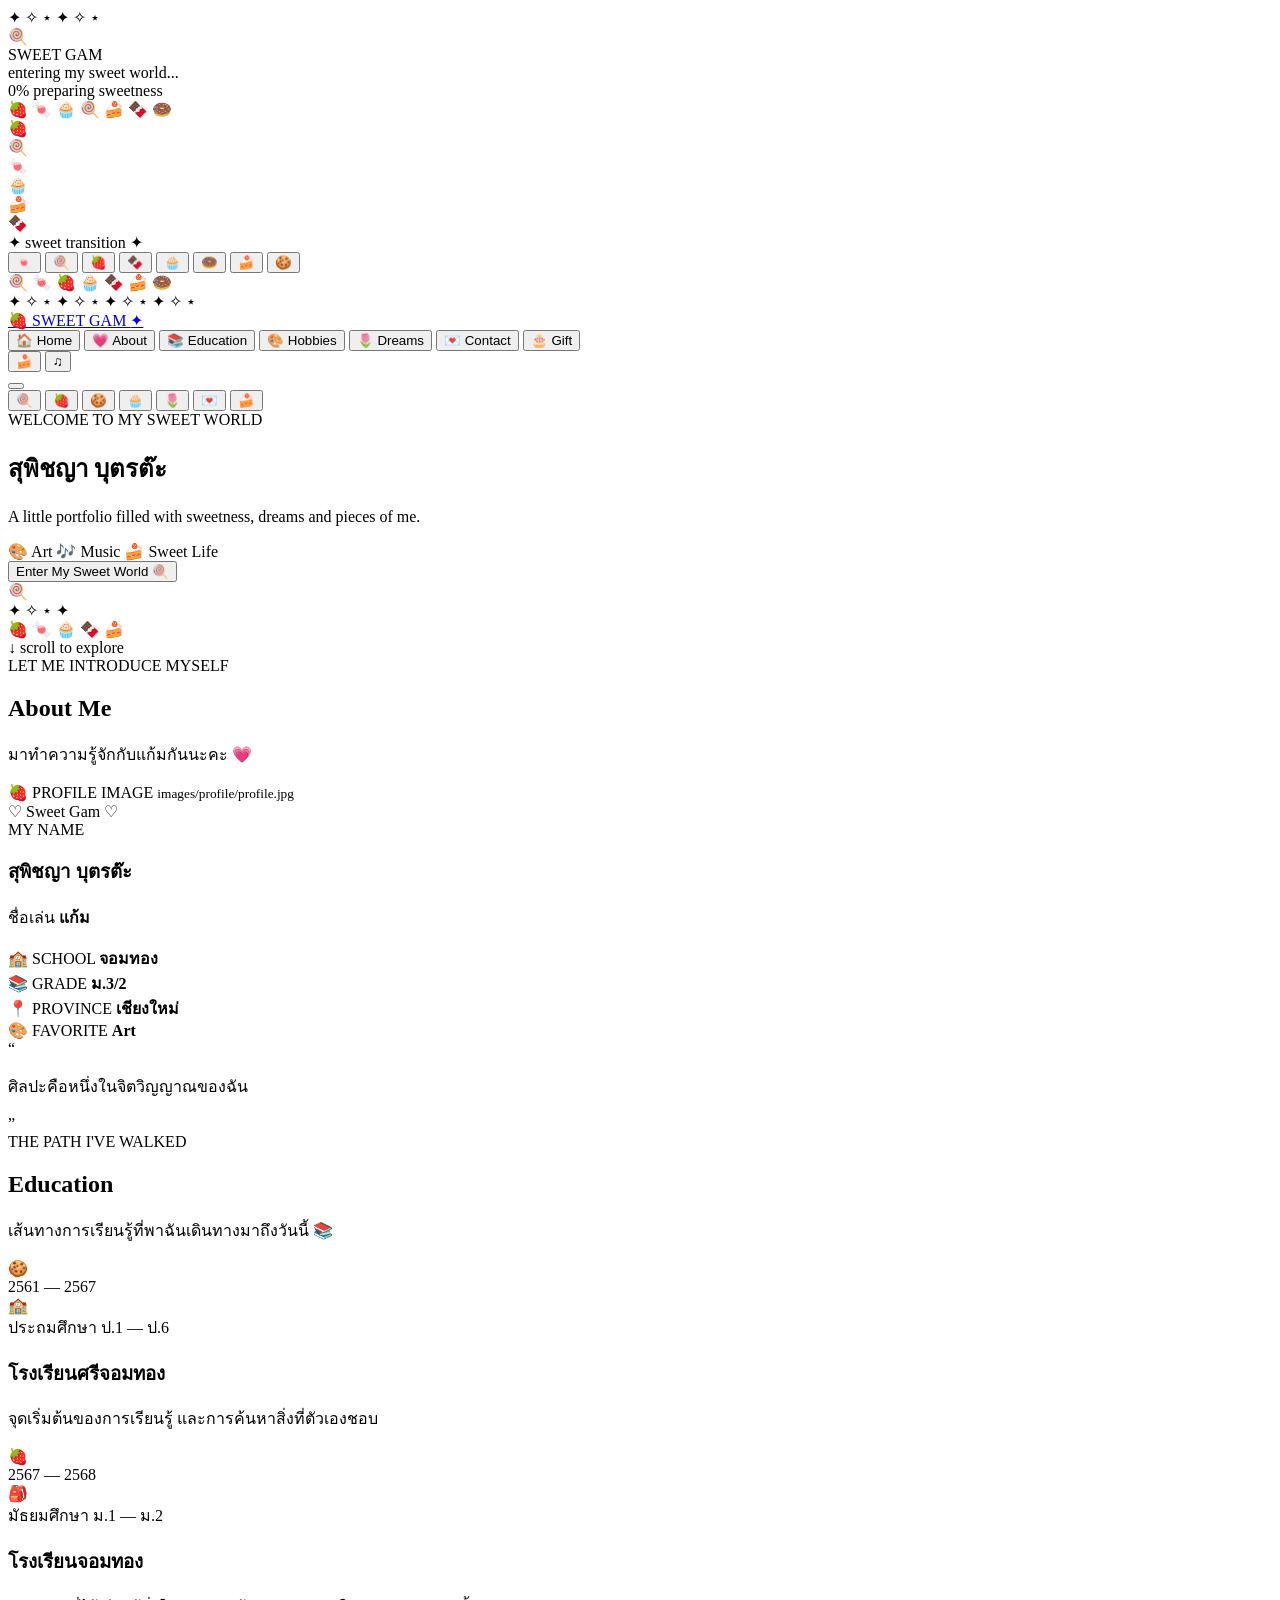
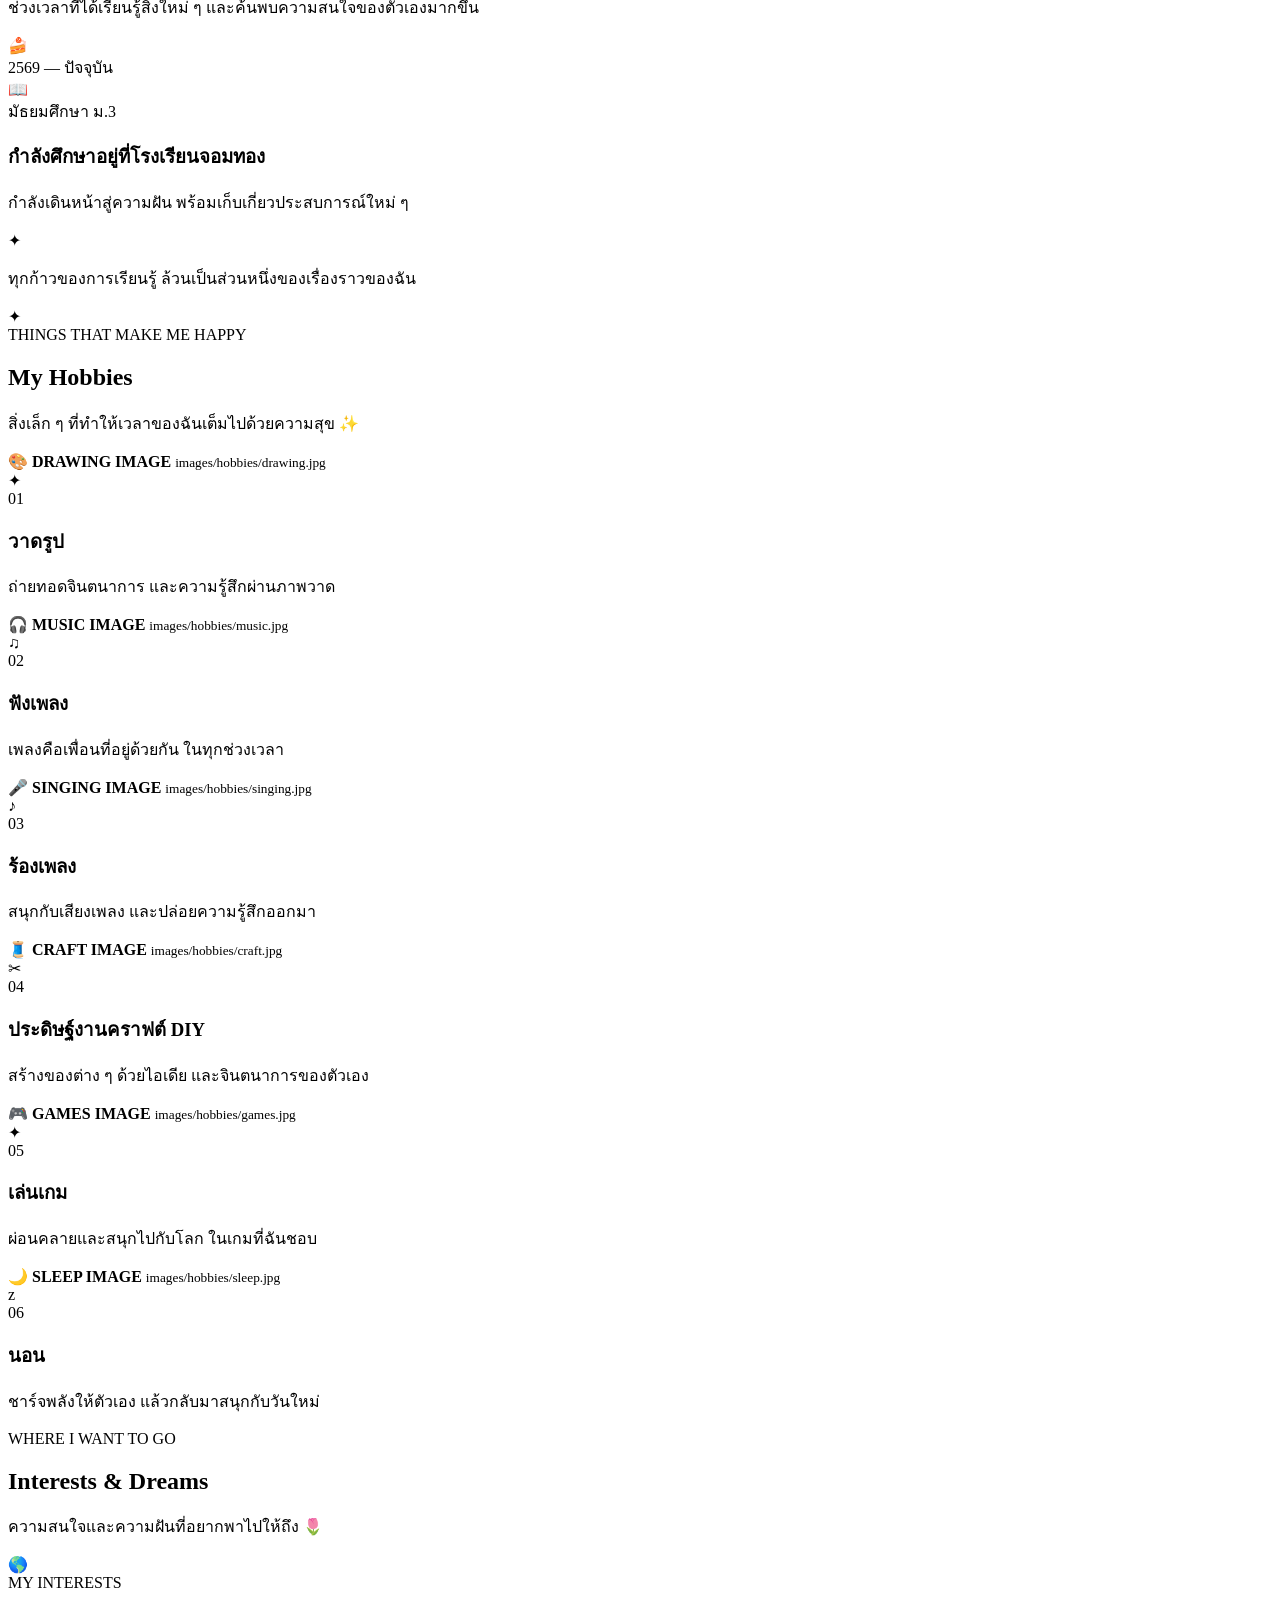
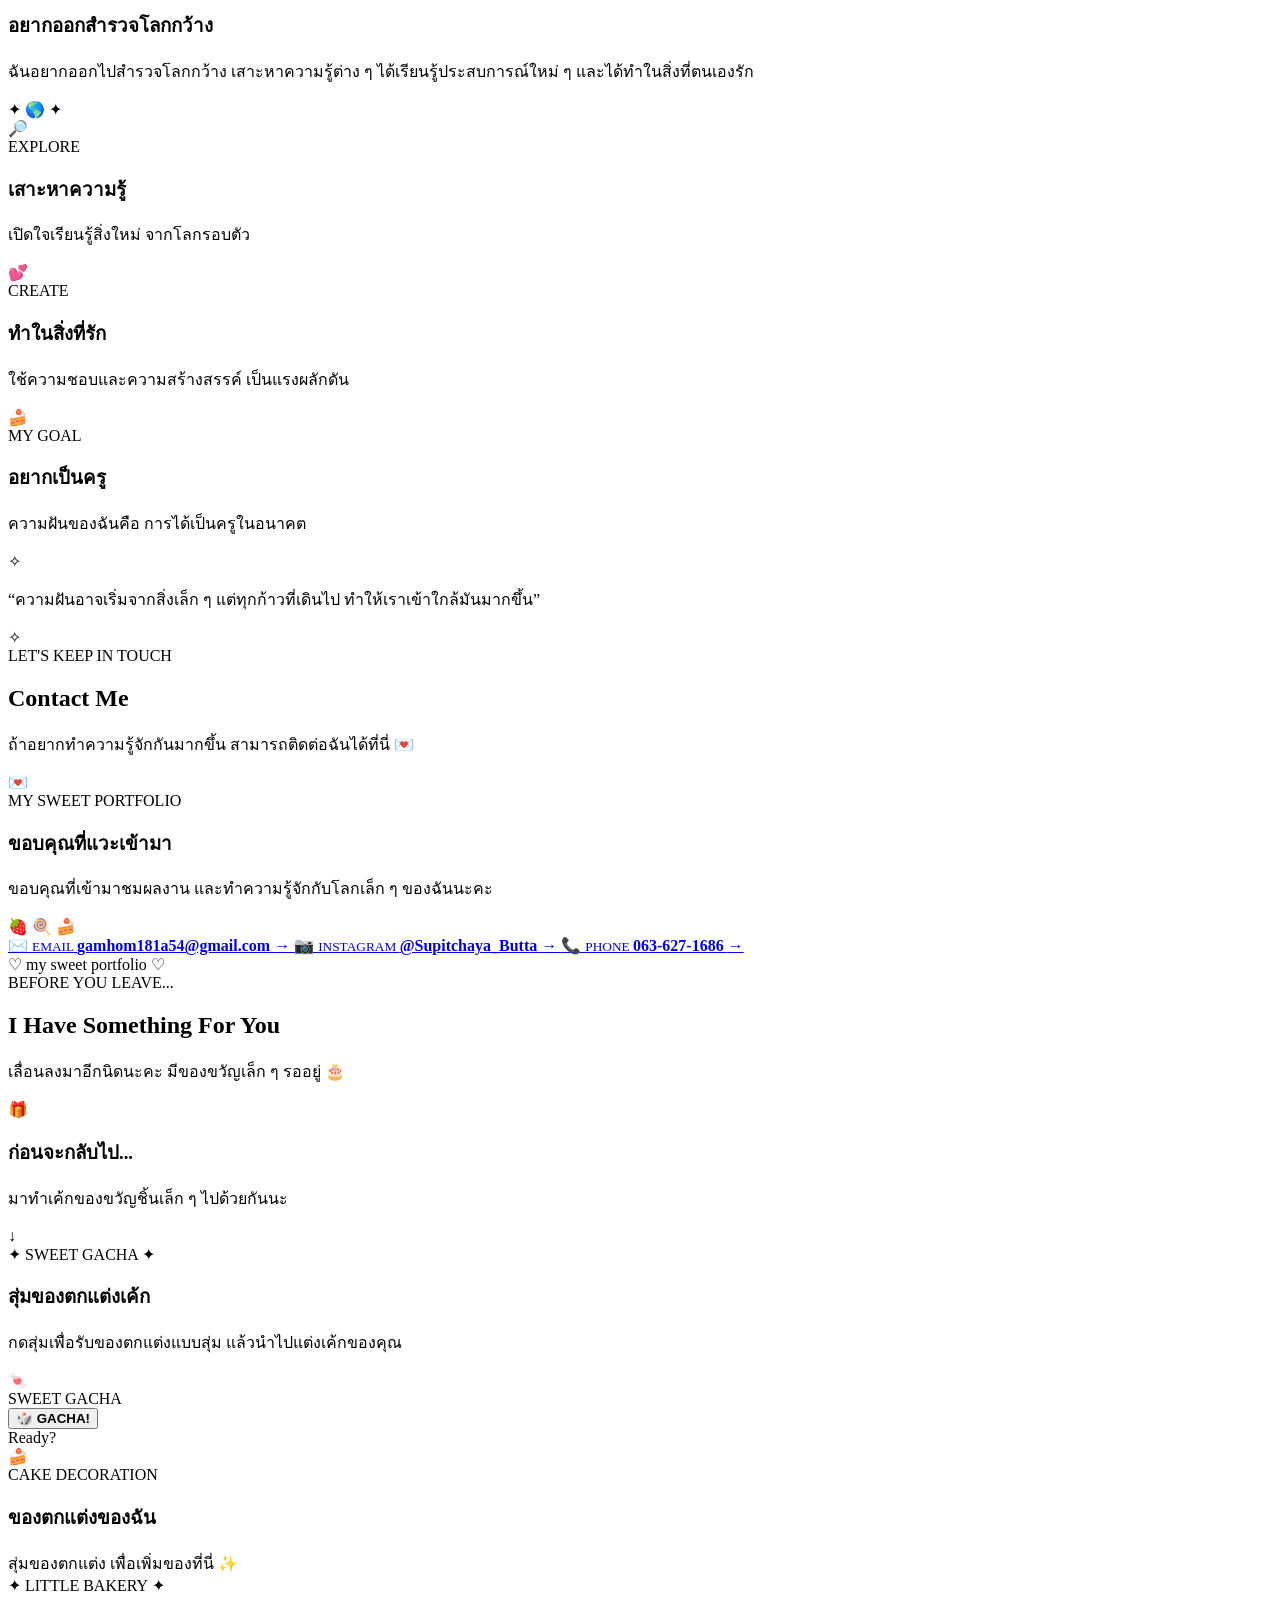
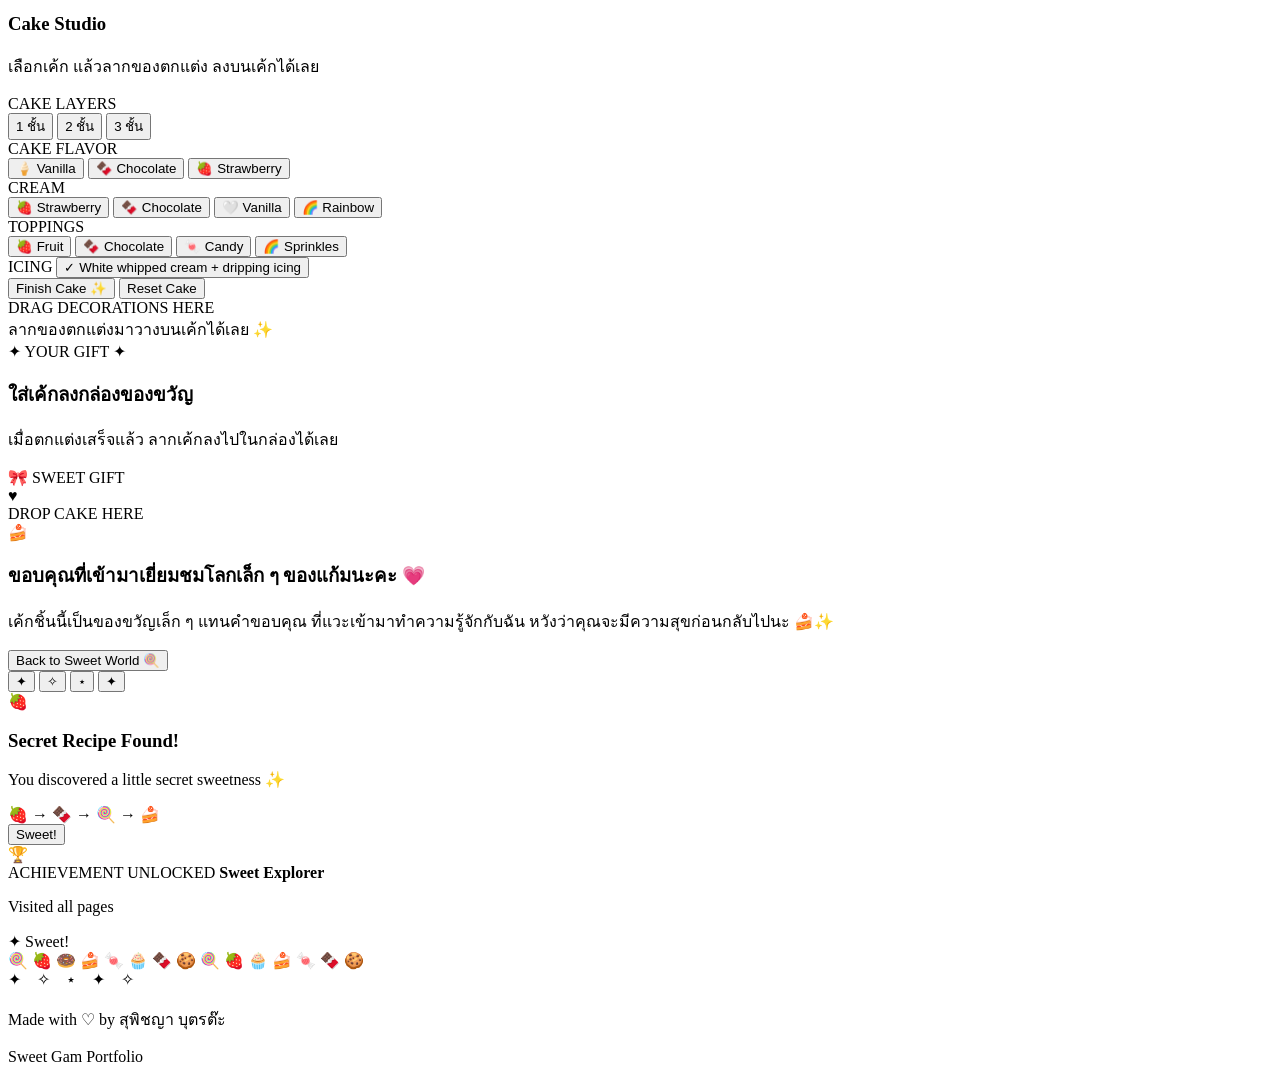
==== commit 09881a7e: "Update index.html" ====
--- a/index.html
+++ b/index.html
@@ -1,2052 +1,2729 @@
-<!doctype html>
+<!DOCTYPE html>
 <html lang="th">
 <head>
-  <meta charset="utf-8">
-  <meta name="viewport" content="width=device-width, initial-scale=1, viewport-fit=cover">
-
-  <meta
-    name="description"
-    content="Sweet Gam Portfolio — สุพิชญา บุตรต๊ะ"
-  >
-
-  <meta name="theme-color" content="#ffd4ec">
-
-  <title>Sweet Gam — สุพิชญา บุตรต๊ะ</title>
-
-  <!-- =========================================================
-       GOOGLE FONTS
-  ========================================================== -->
-  <link rel="preconnect" href="https://fonts.googleapis.com">
-  <link rel="preconnect" href="https://fonts.gstatic.com" crossorigin>
-
-  <link
-    href="https://fonts.googleapis.com/css2?family=Kanit:wght@300;400;500;600;700;800&family=Pacifico&display=swap"
-    rel="stylesheet"
-  >
-
-  <!-- =========================================================
-       MAIN STYLES
-  ========================================================== -->
-  <link rel="stylesheet" href="./css/style.css">
-  <link rel="stylesheet" href="./css/themes.css">
+    <meta charset="UTF-8">
+
+    <meta
+        name="viewport"
+        content="width=device-width, initial-scale=1.0"
+    >
+
+    <meta
+        name="theme-color"
+        content="#ff9fcb"
+    >
+
+    <meta
+        name="description"
+        content="Sweet Gam Portfolio — สุพิชญา บุตรต๊ะ"
+    >
+
+    <title>Sweet Gam — Portfolio</title>
+
+    <!-- =========================================================
+         GOOGLE FONTS
+    ========================================================== -->
+    <link rel="preconnect" href="https://fonts.googleapis.com">
+    <link
+        rel="preconnect"
+        href="https://fonts.gstatic.com"
+        crossorigin
+    >
+
+    <link
+        href="https://fonts.googleapis.com/css2?family=DM+Mono:wght@300;400;500&family=Noto+Sans+Thai:wght@300;400;500;600;700;800&family=Playfair+Display:wght@500;600;700&display=swap"
+        rel="stylesheet"
+    >
+
+    <!-- =========================================================
+         STYLES
+    ========================================================== -->
+    <link rel="stylesheet" href="css/style.css">
+    <link rel="stylesheet" href="css/themes.css">
 </head>
 
-<body data-theme="candy">
-
-  <!-- =========================================================
-       LOADING SCREEN
-       หน้าโหลด:
-       ขนมกลางวงแหวน
-       → ขนมกระจาย
-       → ผ้าม่าน
-       → Home
-  ========================================================== -->
-
-  <div
-    id="siteLoader"
-    class="site-loader"
-    aria-hidden="true"
-  >
-
-    <div class="loader-sky"></div>
+<body class="theme-candy">
+
+    <!-- =========================================================
+         ACCESSIBILITY / PAGE STATUS
+    ========================================================== -->
 
     <div
-      class="loader-sweets"
-      id="loaderSweets"
+        class="sr-only"
+        aria-live="polite"
+        id="liveRegion"
     ></div>
 
-    <div class="loader-orbit orbit-a"></div>
-    <div class="loader-orbit orbit-b"></div>
-
-    <div class="loader-center">
-
-      <div
-        class="loader-candy"
-        id="loaderCandy"
-      >
-        🍭
-      </div>
-
-      <div class="loader-title">
-        Sweet Fantasy
-      </div>
-
-      <p class="loader-subtitle">
-        กำลังเปิดประตูเข้าสู่โลกของแก้ม...
-      </p>
-
-      <div class="loader-bar">
-        <span id="loaderBarFill"></span>
-      </div>
-
-      <div
-        class="loader-percent"
-        id="loaderPercent"
-      >
-        0%
-      </div>
+
+    <!-- =========================================================
+         LOADING SCREEN
+    ========================================================== -->
+
+    <div
+        id="loadingScreen"
+        class="loading-screen"
+        aria-hidden="false"
+    >
+
+        <div class="loading-background">
+            <span class="loading-sparkle sparkle-1">✦</span>
+            <span class="loading-sparkle sparkle-2">✧</span>
+            <span class="loading-sparkle sparkle-3">⋆</span>
+            <span class="loading-sparkle sparkle-4">✦</span>
+            <span class="loading-sparkle sparkle-5">✧</span>
+            <span class="loading-sparkle sparkle-6">⋆</span>
+        </div>
+
+
+        <div class="loader-content">
+
+            <div class="loader-candy-wrap">
+
+                <div class="loader-ring loader-ring-a"></div>
+                <div class="loader-ring loader-ring-b"></div>
+                <div class="loader-ring loader-ring-c"></div>
+
+                <div class="loader-candy">
+                    <span class="loader-candy-shine"></span>
+                    <span class="loader-candy-icon">🍭</span>
+                </div>
+
+            </div>
+
+
+            <div class="loader-title">
+                SWEET GAM
+            </div>
+
+            <div class="loader-subtitle">
+                entering my sweet world...
+            </div>
+
+
+            <div class="loader-progress">
+
+                <div class="loader-progress-track">
+                    <div
+                        id="loaderProgress"
+                        class="loader-progress-bar"
+                    ></div>
+                </div>
+
+                <div class="loader-progress-info">
+                    <span id="loaderPercent">0%</span>
+                    <span id="loaderStatus">
+                        preparing sweetness
+                    </span>
+                </div>
+
+            </div>
+
+
+            <div class="loader-sweets" aria-hidden="true">
+                <span>🍓</span>
+                <span>🍬</span>
+                <span>🧁</span>
+                <span>🍭</span>
+                <span>🍰</span>
+                <span>🍫</span>
+                <span>🍩</span>
+            </div>
+
+        </div>
 
     </div>
 
-    <div class="loader-curtain loader-curtain-left"></div>
-    <div class="loader-curtain loader-curtain-right"></div>
-
-  </div>
-
-
-  <!-- =========================================================
-       PAGE TRANSITION CURTAIN
-       ใช้ตอนเปลี่ยนหน้า
-       ไม่ต้องโหลด Loading ใหม่
-  ========================================================== -->
-
-  <div
-    id="pageCurtain"
-    class="page-curtain"
-    aria-hidden="true"
-  >
-
-    <span></span>
-    <span></span>
-    <span></span>
-    <span></span>
-    <span></span>
+
+    <!-- =========================================================
+         CURTAIN TRANSITION
+    ========================================================== -->
 
     <div
-      class="curtain-candy-burst"
-      id="curtainCandyBurst"
+        id="curtainTransition"
+        class="curtain-transition"
+        aria-hidden="true"
+    >
+
+        <div class="curtain curtain-left">
+            <div class="curtain-decoration">🍓</div>
+            <div class="curtain-decoration">🍭</div>
+            <div class="curtain-decoration">🍬</div>
+        </div>
+
+        <div class="curtain curtain-right">
+            <div class="curtain-decoration">🧁</div>
+            <div class="curtain-decoration">🍰</div>
+            <div class="curtain-decoration">🍫</div>
+        </div>
+
+        <div class="curtain-center">
+            <span>✦</span>
+            <span>sweet transition</span>
+            <span>✦</span>
+        </div>
+
+    </div>
+
+
+    <!-- =========================================================
+         CUSTOM SPOON CURSOR
+    ========================================================== -->
+
+    <div
+        id="customCursor"
+        class="custom-cursor"
+        aria-hidden="true"
+    >
+        <div class="cursor-spoon">
+            <span class="spoon-head"></span>
+            <span class="spoon-neck"></span>
+            <span class="spoon-handle"></span>
+        </div>
+    </div>
+
+
+    <!-- =========================================================
+         MOUSE EFFECT CONTAINERS
+    ========================================================== -->
+
+    <div
+        id="mouseTrail"
+        class="mouse-trail"
+        aria-hidden="true"
     ></div>
 
-  </div>
-
-
-  <!-- =========================================================
-       MOUSE SYSTEM
-  ========================================================== -->
-
-  <div
-    id="mouseGlow"
-    class="mouse-glow"
-    aria-hidden="true"
-  ></div>
-
-  <div
-    id="cursorSpoon"
-    class="cursor-spoon"
-    aria-hidden="true"
-  >
-    🥄
-  </div>
-
-  <div
-    id="cursorDot"
-    class="cursor-dot"
-    aria-hidden="true"
-  ></div>
-
-  <div
-    id="trailLayer"
-    class="trail-layer"
-    aria-hidden="true"
-  ></div>
-
-  <div
-    id="clickLayer"
-    class="click-layer"
-    aria-hidden="true"
-  ></div>
-
-  <div
-    id="sparkleLayer"
-    class="sparkle-layer"
-    aria-hidden="true"
-  ></div>
-
-
-  <!-- =========================================================
-       AMBIENT WORLD
-       พื้นหลังร่วมทุกหน้า ยกเว้น Loading
-  ========================================================== -->
-
-  <div
-    class="ambient-world"
-    aria-hidden="true"
-  >
-
-    <!-- Gradient / Glow -->
-    <div class="orb orb-pink"></div>
-    <div class="orb orb-purple"></div>
-    <div class="orb orb-blue"></div>
-
-    <!-- ดาว / ประกาย -->
     <div
-      class="ambient-stars"
-      id="ambientStars"
+        id="clickBurstLayer"
+        class="click-burst-layer"
+        aria-hidden="true"
     ></div>
 
-    <!-- ขนมลอยพื้นหลัง -->
+
+    <!-- =========================================================
+         GLOBAL OCEAN / CANDY BACKGROUND
+    ========================================================== -->
+
     <div
-      class="floating-sweets"
-      id="floatingSweets"
-    ></div>
-
-    <!-- กองขนมด้านล่าง -->
-    <div
-      class="bottom-sweet-pile"
-      id="bottomSweetPile"
-    ></div>
-
-    <!-- ซอสไหลตาม Scroll -->
-    <div
-      class="sauce-drip"
-      id="sauceDrip"
+        id="globalBackground"
+        class="global-background"
+        aria-hidden="true"
     >
-      <div class="sauce-pool"></div>
-    </div>
-
-    <!-- trail สำหรับ Scroll -->
-    <div
-      class="page-sugar-trail"
-      id="pageSugarTrail"
-    ></div>
-
-  </div>
-
-
-  <!-- =========================================================
-       HEADER / NAVIGATION
-  ========================================================== -->
-
-  <header class="site-header">
-
-    <button
-      class="brand-button"
-      type="button"
-      data-page="home"
-      aria-label="กลับหน้าแรก"
-    >
-
-      <span class="brand-script">
-        Sweet
-      </span>
-
-      <span class="brand-star">
-        ✦
-      </span>
-
-      <span class="brand-name">
-        Gam
-      </span>
-
-    </button>
-
-
-    <nav
-      class="main-nav"
-      aria-label="เมนูหลัก"
-    >
-
-      <button
-        data-page="home"
-        class="nav-button active"
-        type="button"
-      >
-        หน้าแรก
-      </button>
-
-      <button
-        data-page="about"
-        class="nav-button"
-        type="button"
-      >
-        เกี่ยวกับฉัน
-      </button>
-
-      <button
-        data-page="education"
-        class="nav-button"
-        type="button"
-      >
-        การศึกษา
-      </button>
-
-      <button
-        data-page="hobbies"
-        class="nav-button"
-        type="button"
-      >
-        งานอดิเรก
-      </button>
-
-      <button
-        data-page="interests"
-        class="nav-button"
-        type="button"
-      >
-        ความสนใจ
-      </button>
-
-      <button
-        data-page="contact"
-        class="nav-button"
-        type="button"
-      >
-        ติดต่อ
-      </button>
-
-      <button
-        data-page="thankyou"
-        class="nav-button"
-        type="button"
-      >
-        ของขวัญ
-      </button>
-
-    </nav>
-
-
-    <button
-      id="mobileMenuBtn"
-      class="mobile-menu-btn"
-      type="button"
-      aria-label="เปิดเมนู"
-    >
-      ☰
-    </button>
-
-  </header>
-
-
-  <!-- =========================================================
-       MOBILE MENU
-  ========================================================== -->
-
-  <aside
-    id="mobileMenu"
-    class="mobile-menu"
-    aria-hidden="true"
-  >
-
-    <div class="mobile-menu-panel">
-
-      <button
-        class="mobile-close"
-        id="mobileClose"
-        type="button"
-        aria-label="ปิดเมนู"
-      >
-        ×
-      </button>
-
-      <div class="mobile-brand">
-        Sweet ✦ Gam
-      </div>
-
-      <button
-        data-page="home"
-        type="button"
-      >
-        หน้าแรก
-      </button>
-
-      <button
-        data-page="about"
-        type="button"
-      >
-        เกี่ยวกับฉัน
-      </button>
-
-      <button
-        data-page="education"
-        type="button"
-      >
-        การศึกษา
-      </button>
-
-      <button
-        data-page="hobbies"
-        type="button"
-      >
-        งานอดิเรก
-      </button>
-
-      <button
-        data-page="interests"
-        type="button"
-      >
-        ความสนใจ
-      </button>
-
-      <button
-        data-page="contact"
-        type="button"
-      >
-        ติดต่อ
-      </button>
-
-      <button
-        data-page="thankyou"
-        type="button"
-      >
-        ของขวัญ
-      </button>
-
-    </div>
-
-  </aside>
-
-
-  <!-- =========================================================
-       MAIN APP
-       ทุก section คือ "คนละหน้า"
-       JavaScript จะสลับ active-page
-  ========================================================== -->
-
-  <main
-    id="app"
-    class="app-shell"
-  >
-
-
-    <!-- =======================================================
-         PAGE 01 — HOME
-    ======================================================== -->
-
-    <section
-      class="page active-page"
-      data-page-view="home"
-      id="page-home"
-    >
-
-      <div class="page-inner home-layout">
-
-
-        <!-- HERO TEXT -->
-
-        <div class="hero-copy reveal-on-page">
-
-          <div class="eyebrow glass-pill">
-            🍬 WELCOME TO MY SWEET WORLD ✨
-          </div>
-
-          <p class="hero-script">
-            My name is
-          </p>
-
-          <h1 class="hero-name shimmer-text">
-            สุพิชญา บุตรต๊ะ
-          </h1>
-
-          <p class="hero-lead">
-
-            สวัสดีค่ะ ฉันชื่อ
-            <strong>สุพิชญา บุตรต๊ะ</strong>
-
-            ชื่อเล่น
-            <strong>แก้ม</strong>
-
-            นักเรียนชั้น
-            <strong>ม.3/2</strong>
-
-            จากโรงเรียนจอมทอง จังหวัดเชียงใหม่
-
-            ยินดีต้อนรับเข้าสู่โลก Portfolio หวาน ๆ
-            ที่รวมตัวตน ความฝัน และสิ่งที่ฉันรักเอาไว้ด้วยกัน
-
-          </p>
-
-
-          <!-- MOTTO -->
-
-          <div
-            class="quote-box tilt-card text-card"
-          >
-
-            <span>
-              “ศิลปะคือหนึ่งในจิตวิญญาณของฉัน” 🎨
-            </span>
-
-          </div>
-
-
-          <!-- HERO BUTTONS -->
-
-          <div class="hero-actions">
+
+        <div class="background-gradient"></div>
+
+        <div class="background-glow glow-a"></div>
+        <div class="background-glow glow-b"></div>
+        <div class="background-glow glow-c"></div>
+
+
+        <div class="floating-sweets floating-sweets-back">
 
             <button
-              class="primary-btn"
-              type="button"
-              data-page="about"
+                type="button"
+                class="background-sweet bg-sweet-1"
+                data-sweet="🍬"
+                aria-label="sweet decoration"
             >
-              รู้จักฉันมากขึ้น ✨
+                🍬
             </button>
 
             <button
-              class="secondary-btn"
-              type="button"
-              data-page="contact"
+                type="button"
+                class="background-sweet bg-sweet-2"
+                data-sweet="🍭"
+                aria-label="sweet decoration"
             >
-              ช่องทางติดต่อ 💌
+                🍭
             </button>
 
-          </div>
-
-
-          <!-- ACHIEVEMENT PREVIEW -->
-
-          <div
-            class="achievement-strip"
-            id="achievementStrip"
-            aria-live="polite"
-          ></div>
+            <button
+                type="button"
+                class="background-sweet bg-sweet-3"
+                data-sweet="🍓"
+                aria-label="sweet decoration"
+            >
+                🍓
+            </button>
+
+            <button
+                type="button"
+                class="background-sweet bg-sweet-4"
+                data-sweet="🍫"
+                aria-label="sweet decoration"
+            >
+                🍫
+            </button>
+
+            <button
+                type="button"
+                class="background-sweet bg-sweet-5"
+                data-sweet="🧁"
+                aria-label="sweet decoration"
+            >
+                🧁
+            </button>
+
+            <button
+                type="button"
+                class="background-sweet bg-sweet-6"
+                data-sweet="🍩"
+                aria-label="sweet decoration"
+            >
+                🍩
+            </button>
+
+            <button
+                type="button"
+                class="background-sweet bg-sweet-7"
+                data-sweet="🍰"
+                aria-label="sweet decoration"
+            >
+                🍰
+            </button>
+
+            <button
+                type="button"
+                class="background-sweet bg-sweet-8"
+                data-sweet="🍪"
+                aria-label="sweet decoration"
+            >
+                🍪
+            </button>
 
         </div>
 
 
-        <!-- HERO SWEET ART -->
-
-        <div
-          class="hero-art tilt-card image-card"
-          data-zoom="true"
-        >
-
-          <!-- ขนมกลางหน้า -->
-          <div
-            class="hero-sweet-core"
-            id="heroSweetCore"
-          >
-            🍰
-          </div>
-
-          <!-- วงแหวนหมุน -->
-          <div class="hero-ring hero-ring-1"></div>
-          <div class="hero-ring hero-ring-2"></div>
-          <div class="hero-ring hero-ring-3"></div>
-
-
-          <!-- ประกาย -->
-          <div class="hero-sprinkles">
+        <div class="floating-sweets floating-sweets-front">
+
+            <span class="floating-candy candy-a">🍭</span>
+            <span class="floating-candy candy-b">🍬</span>
+            <span class="floating-candy candy-c">🍓</span>
+            <span class="floating-candy candy-d">🧁</span>
+            <span class="floating-candy candy-e">🍫</span>
+            <span class="floating-candy candy-f">🍰</span>
+            <span class="floating-candy candy-g">🍩</span>
+
+        </div>
+
+
+        <div class="background-sparkles">
 
             <span>✦</span>
             <span>✧</span>
-            <span>✿</span>
-            <span>♡</span>
-
-          </div>
-
-
-          <!-- =================================================
-               รูปสำหรับหน้า Home
-               เปลี่ยนไฟล์ตรงนี้ได้
-          ================================================== -->
-
-          <div class="image-placeholder hero-placeholder">
-
-            <img
-              src="./images/decorations/home-sweet.png"
-              alt="ขนมตกแต่งหน้าแรก"
-              data-fallback="home-sweet"
+            <span>⋆</span>
+            <span>✦</span>
+            <span>✧</span>
+            <span>⋆</span>
+            <span>✦</span>
+            <span>✧</span>
+            <span>⋆</span>
+            <span>✦</span>
+            <span>✧</span>
+            <span>⋆</span>
+
+        </div>
+
+
+        <div
+            id="backgroundStars"
+            class="background-stars"
+        ></div>
+
+    </div>
+
+
+    <!-- =========================================================
+         STICKY DRIPPING SAUCE
+    ========================================================== -->
+
+    <div
+        id="stickySauce"
+        class="sticky-sauce"
+        aria-hidden="true"
+    >
+
+        <div class="sauce-top"></div>
+
+        <span class="drip drip-1"></span>
+        <span class="drip drip-2"></span>
+        <span class="drip drip-3"></span>
+        <span class="drip drip-4"></span>
+        <span class="drip drip-5"></span>
+
+    </div>
+
+
+    <!-- =========================================================
+         TOP NAVIGATION
+    ========================================================== -->
+
+    <header
+        id="mainHeader"
+        class="main-header"
+    >
+
+        <a
+            href="#home"
+            class="brand"
+            data-page="home"
+            aria-label="Sweet Gam Home"
+        >
+
+            <span class="brand-icon">🍓</span>
+
+            <span class="brand-text">
+                SWEET GAM
+            </span>
+
+            <span class="brand-sparkle">✦</span>
+
+        </a>
+
+
+        <nav
+            id="mainNavigation"
+            class="main-navigation"
+            aria-label="Main navigation"
+        >
+
+            <button
+                type="button"
+                class="nav-link active"
+                data-page="home"
             >
-
-          </div>
+                <span class="nav-icon">🏠</span>
+                <span class="nav-label">Home</span>
+            </button>
+
+            <button
+                type="button"
+                class="nav-link"
+                data-page="about"
+            >
+                <span class="nav-icon">💗</span>
+                <span class="nav-label">About</span>
+            </button>
+
+            <button
+                type="button"
+                class="nav-link"
+                data-page="education"
+            >
+                <span class="nav-icon">📚</span>
+                <span class="nav-label">Education</span>
+            </button>
+
+            <button
+                type="button"
+                class="nav-link"
+                data-page="hobbies"
+            >
+                <span class="nav-icon">🎨</span>
+                <span class="nav-label">Hobbies</span>
+            </button>
+
+            <button
+                type="button"
+                class="nav-link"
+                data-page="dreams"
+            >
+                <span class="nav-icon">🌷</span>
+                <span class="nav-label">Dreams</span>
+            </button>
+
+            <button
+                type="button"
+                class="nav-link"
+                data-page="contact"
+            >
+                <span class="nav-icon">💌</span>
+                <span class="nav-label">Contact</span>
+            </button>
+
+            <button
+                type="button"
+                class="nav-link"
+                data-page="thankyou"
+            >
+                <span class="nav-icon">🎂</span>
+                <span class="nav-label">Gift</span>
+            </button>
+
+        </nav>
+
+
+        <div class="header-tools">
+
+            <button
+                type="button"
+                id="themeToggle"
+                class="tool-button theme-toggle"
+                aria-label="Change theme"
+                title="Change theme"
+            >
+                <span class="tool-icon">🍰</span>
+            </button>
+
+
+            <button
+                type="button"
+                id="musicToggle"
+                class="tool-button music-toggle"
+                aria-label="Play or pause music"
+                title="Play / Pause music"
+            >
+                <span
+                    id="musicIcon"
+                    class="tool-icon"
+                >
+                    ♫
+                </span>
+            </button>
 
         </div>
 
-      </div>
-
-
-      <div class="section-footer-hint">
-
-        เลื่อนดูได้ที่ปุ่มเมนูด้านบน
-        — ทุกหน้าเป็นคนละฉาก ✦
-
-      </div>
-
-    </section>
-
-
-
-    <!-- =======================================================
-         PAGE 02 — ABOUT
-    ======================================================== -->
-
-    <section
-      class="page"
-      data-page-view="about"
-      id="page-about"
+    </header>
+
+
+    <!-- =========================================================
+         MOBILE NAVIGATION BUTTON
+    ========================================================== -->
+
+    <button
+        type="button"
+        id="mobileMenuButton"
+        class="mobile-menu-button"
+        aria-label="Open navigation"
+        aria-expanded="false"
     >
-
-      <div class="page-inner">
-
-
-        <div class="section-heading reveal-on-page">
-
-          <div class="section-kicker">
-            MY SWEET IDENTITY
-          </div>
-
-          <h2>
-            รู้จักแก้มให้มากขึ้น 🍓
-          </h2>
-
-          <p>
-            พื้นที่เล็ก ๆ ที่เล่าเรื่องตัวตนของฉันแบบหวาน ๆ
-          </p>
+        <span></span>
+        <span></span>
+        <span></span>
+    </button>
+
+
+    <!-- =========================================================
+         MUSIC
+    ========================================================== -->
+
+    <audio
+        id="backgroundMusic"
+        loop
+        preload="none"
+    >
+        <source
+            src="music/play-date.mp3"
+            type="audio/mpeg"
+        >
+    </audio>
+
+
+    <!-- =========================================================
+         PAGE PROGRESS
+    ========================================================== -->
+
+    <aside
+        id="pageProgress"
+        class="page-progress"
+        aria-label="Portfolio progress"
+    >
+
+        <button
+            type="button"
+            class="progress-dot active"
+            data-page="home"
+            aria-label="Home"
+        >
+            🍭
+        </button>
+
+        <span class="progress-line"></span>
+
+        <button
+            type="button"
+            class="progress-dot"
+            data-page="about"
+            aria-label="About"
+        >
+            🍓
+        </button>
+
+        <span class="progress-line"></span>
+
+        <button
+            type="button"
+            class="progress-dot"
+            data-page="education"
+            aria-label="Education"
+        >
+            🍪
+        </button>
+
+        <span class="progress-line"></span>
+
+        <button
+            type="button"
+            class="progress-dot"
+            data-page="hobbies"
+            aria-label="Hobbies"
+        >
+            🧁
+        </button>
+
+        <span class="progress-line"></span>
+
+        <button
+            type="button"
+            class="progress-dot"
+            data-page="dreams"
+            aria-label="Dreams"
+        >
+            🌷
+        </button>
+
+        <span class="progress-line"></span>
+
+        <button
+            type="button"
+            class="progress-dot"
+            data-page="contact"
+            aria-label="Contact"
+        >
+            💌
+        </button>
+
+        <span class="progress-line"></span>
+
+        <button
+            type="button"
+            class="progress-dot"
+            data-page="thankyou"
+            aria-label="Gift"
+        >
+            🍰
+        </button>
+
+    </aside>
+
+
+    <!-- =========================================================
+         MAIN APPLICATION
+    ========================================================== -->
+
+    <main
+        id="app"
+        class="app"
+    >
+
+
+        <!-- =====================================================
+             HOME PAGE
+        ====================================================== -->
+
+        <section
+            id="home"
+            class="page page-home active"
+            data-page="home"
+            aria-labelledby="homeTitle"
+        >
+
+            <div class="page-inner home-inner">
+
+                <div class="home-copy">
+
+                    <div class="section-kicker">
+                        WELCOME TO MY SWEET WORLD
+                    </div>
+
+
+                    <h1
+                        id="homeTitle"
+                        class="home-title glass-shimmer"
+                    >
+                        <span class="title-line">
+                            สุพิชญา
+                        </span>
+
+                        <span class="title-line title-name">
+                            บุตรต๊ะ
+                        </span>
+                    </h1>
+
+
+                    <p class="home-subtitle">
+                        A little portfolio filled with
+                        sweetness, dreams and pieces of me.
+                    </p>
+
+
+                    <div class="home-tags">
+
+                        <span>🎨 Art</span>
+                        <span>🎶 Music</span>
+                        <span>🍰 Sweet Life</span>
+
+                    </div>
+
+
+                    <button
+                        type="button"
+                        class="primary-button home-start-button"
+                        data-page="about"
+                    >
+
+                        <span>Enter My Sweet World</span>
+                        <span class="button-icon">🍭</span>
+
+                    </button>
+
+                </div>
+
+
+                <div class="home-candy-stage">
+
+                    <div class="home-orbit orbit-1"></div>
+                    <div class="home-orbit orbit-2"></div>
+                    <div class="home-orbit orbit-3"></div>
+
+
+                    <div class="home-candy-glow"></div>
+
+
+                    <div class="home-candy">
+
+                        <div class="candy-highlight"></div>
+
+                        <div class="candy-main">
+                            🍭
+                        </div>
+
+                        <span class="candy-star star-a">✦</span>
+                        <span class="candy-star star-b">✧</span>
+                        <span class="candy-star star-c">⋆</span>
+                        <span class="candy-star star-d">✦</span>
+
+                    </div>
+
+
+                    <div class="home-mini-sweets">
+
+                        <span>🍓</span>
+                        <span>🍬</span>
+                        <span>🧁</span>
+                        <span>🍫</span>
+                        <span>🍰</span>
+
+                    </div>
+
+                </div>
+
+
+                <div class="home-scroll-hint">
+
+                    <span class="scroll-arrow">↓</span>
+
+                    <span>
+                        scroll to explore
+                    </span>
+
+                </div>
+
+            </div>
+
+        </section>
+
+
+        <!-- =====================================================
+             ABOUT PAGE
+        ====================================================== -->
+
+        <section
+            id="about"
+            class="page page-about"
+            data-page="about"
+            aria-labelledby="aboutTitle"
+        >
+
+            <div class="page-inner">
+
+                <div class="section-heading">
+
+                    <span class="section-kicker">
+                        LET ME INTRODUCE MYSELF
+                    </span>
+
+                    <h2
+                        id="aboutTitle"
+                        class="section-title"
+                    >
+                        About Me
+                    </h2>
+
+                    <p class="section-description">
+                        มาทำความรู้จักกับแก้มกันนะคะ 💗
+                    </p>
+
+                </div>
+
+
+                <div class="about-layout">
+
+
+                    <div class="image-frame profile-frame tilt-card">
+
+                        <div class="image-frame-glow"></div>
+
+                        <div class="image-placeholder">
+
+                            <img
+                                src="images/profile/profile.jpg"
+                                alt="รูปโปรไฟล์ของสุพิชญา บุตรต๊ะ"
+                                loading="lazy"
+                                onerror="this.style.display='none'; this.parentElement.classList.add('image-missing');"
+                            >
+
+                            <div class="placeholder-content">
+                                <span class="placeholder-icon">
+                                    🍓
+                                </span>
+
+                                <span class="placeholder-title">
+                                    PROFILE IMAGE
+                                </span>
+
+                                <small>
+                                    images/profile/profile.jpg
+                                </small>
+                            </div>
+
+                        </div>
+
+
+                        <div class="image-frame-caption">
+                            <span>♡</span>
+                            <span>Sweet Gam</span>
+                            <span>♡</span>
+                        </div>
+
+                    </div>
+
+
+                    <div class="about-content">
+
+
+                        <div class="glass-card text-card tilt-text">
+
+                            <div class="card-label">
+                                MY NAME
+                            </div>
+
+                            <h3>
+                                สุพิชญา บุตรต๊ะ
+                            </h3>
+
+                            <p>
+                                ชื่อเล่น <strong>แก้ม</strong>
+                            </p>
+
+                        </div>
+
+
+                        <div class="about-info-grid">
+
+
+                            <div class="glass-card mini-info tilt-text">
+
+                                <span class="mini-info-icon">
+                                    🏫
+                                </span>
+
+                                <span class="mini-info-label">
+                                    SCHOOL
+                                </span>
+
+                                <strong>
+                                    จอมทอง
+                                </strong>
+
+                            </div>
+
+
+                            <div class="glass-card mini-info tilt-text">
+
+                                <span class="mini-info-icon">
+                                    📚
+                                </span>
+
+                                <span class="mini-info-label">
+                                    GRADE
+                                </span>
+
+                                <strong>
+                                    ม.3/2
+                                </strong>
+
+                            </div>
+
+
+                            <div class="glass-card mini-info tilt-text">
+
+                                <span class="mini-info-icon">
+                                    📍
+                                </span>
+
+                                <span class="mini-info-label">
+                                    PROVINCE
+                                </span>
+
+                                <strong>
+                                    เชียงใหม่
+                                </strong>
+
+                            </div>
+
+
+                            <div class="glass-card mini-info tilt-text">
+
+                                <span class="mini-info-icon">
+                                    🎨
+                                </span>
+
+                                <span class="mini-info-label">
+                                    FAVORITE
+                                </span>
+
+                                <strong>
+                                    Art
+                                </strong>
+
+                            </div>
+
+                        </div>
+
+
+                        <div class="glass-card quote-card tilt-text">
+
+                            <span class="quote-mark">
+                                “
+                            </span>
+
+                            <p>
+                                ศิลปะคือหนึ่งในจิตวิญญาณของฉัน
+                            </p>
+
+                            <span class="quote-mark quote-end">
+                                ”
+                            </span>
+
+                        </div>
+
+                    </div>
+
+                </div>
+
+            </div>
+
+        </section>
+
+
+        <!-- =====================================================
+             EDUCATION PAGE
+        ====================================================== -->
+
+        <section
+            id="education"
+            class="page page-education"
+            data-page="education"
+            aria-labelledby="educationTitle"
+        >
+
+            <div class="page-inner">
+
+                <div class="section-heading">
+
+                    <span class="section-kicker">
+                        THE PATH I'VE WALKED
+                    </span>
+
+                    <h2
+                        id="educationTitle"
+                        class="section-title"
+                    >
+                        Education
+                    </h2>
+
+                    <p class="section-description">
+                        เส้นทางการเรียนรู้ที่พาฉันเดินทางมาถึงวันนี้ 📚
+                    </p>
+
+                </div>
+
+
+                <div class="education-timeline">
+
+
+                    <div class="education-line">
+                        <span class="education-line-glow"></span>
+                    </div>
+
+
+                    <article
+                        class="education-card tilt-text"
+                        data-education="1"
+                    >
+
+                        <div class="education-node">
+                            <span>🍪</span>
+                        </div>
+
+
+                        <div class="education-card-inner">
+
+                            <div class="education-year">
+                                2561 — 2567
+                            </div>
+
+                            <div class="education-icon">
+                                🏫
+                            </div>
+
+                            <div class="education-content">
+
+                                <span class="education-level">
+                                    ประถมศึกษา ป.1 — ป.6
+                                </span>
+
+                                <h3>
+                                    โรงเรียนศรีจอมทอง
+                                </h3>
+
+                                <p>
+                                    จุดเริ่มต้นของการเรียนรู้
+                                    และการค้นหาสิ่งที่ตัวเองชอบ
+                                </p>
+
+                            </div>
+
+                        </div>
+
+                    </article>
+
+
+                    <article
+                        class="education-card tilt-text"
+                        data-education="2"
+                    >
+
+                        <div class="education-node">
+                            <span>🍓</span>
+                        </div>
+
+
+                        <div class="education-card-inner">
+
+                            <div class="education-year">
+                                2567 — 2568
+                            </div>
+
+                            <div class="education-icon">
+                                🎒
+                            </div>
+
+                            <div class="education-content">
+
+                                <span class="education-level">
+                                    มัธยมศึกษา ม.1 — ม.2
+                                </span>
+
+                                <h3>
+                                    โรงเรียนจอมทอง
+                                </h3>
+
+                                <p>
+                                    ช่วงเวลาที่ได้เรียนรู้สิ่งใหม่ ๆ
+                                    และค้นพบความสนใจของตัวเองมากขึ้น
+                                </p>
+
+                            </div>
+
+                        </div>
+
+                    </article>
+
+
+                    <article
+                        class="education-card tilt-text"
+                        data-education="3"
+                    >
+
+                        <div class="education-node">
+                            <span>🍰</span>
+                        </div>
+
+
+                        <div class="education-card-inner">
+
+                            <div class="education-year">
+                                2569 — ปัจจุบัน
+                            </div>
+
+                            <div class="education-icon">
+                                📖
+                            </div>
+
+                            <div class="education-content">
+
+                                <span class="education-level">
+                                    มัธยมศึกษา ม.3
+                                </span>
+
+                                <h3>
+                                    กำลังศึกษาอยู่ที่โรงเรียนจอมทอง
+                                </h3>
+
+                                <p>
+                                    กำลังเดินหน้าสู่ความฝัน
+                                    พร้อมเก็บเกี่ยวประสบการณ์ใหม่ ๆ
+                                </p>
+
+                            </div>
+
+                        </div>
+
+                    </article>
+
+                </div>
+
+
+                <div class="education-footer-note glass-card tilt-text">
+
+                    <span>✦</span>
+
+                    <p>
+                        ทุกก้าวของการเรียนรู้
+                        ล้วนเป็นส่วนหนึ่งของเรื่องราวของฉัน
+                    </p>
+
+                    <span>✦</span>
+
+                </div>
+
+            </div>
+
+        </section>
+
+
+        <!-- =====================================================
+             HOBBIES PAGE
+        ====================================================== -->
+
+        <section
+            id="hobbies"
+            class="page page-hobbies"
+            data-page="hobbies"
+            aria-labelledby="hobbiesTitle"
+        >
+
+            <div class="page-inner">
+
+                <div class="section-heading">
+
+                    <span class="section-kicker">
+                        THINGS THAT MAKE ME HAPPY
+                    </span>
+
+                    <h2
+                        id="hobbiesTitle"
+                        class="section-title"
+                    >
+                        My Hobbies
+                    </h2>
+
+                    <p class="section-description">
+                        สิ่งเล็ก ๆ ที่ทำให้เวลาของฉันเต็มไปด้วยความสุข ✨
+                    </p>
+
+                </div>
+
+
+                <div class="hobbies-grid">
+
+
+                    <!-- DRAWING -->
+
+                    <article
+                        class="hobby-card image-card tilt-card"
+                        data-hobby="drawing"
+                    >
+
+                        <div class="hobby-image">
+
+                            <img
+                                src="images/hobbies/drawing.jpg"
+                                alt="วาดรูป"
+                                loading="lazy"
+                                onerror="this.style.display='none'; this.parentElement.classList.add('image-missing');"
+                            >
+
+                            <div class="hobby-placeholder">
+
+                                <span>🎨</span>
+
+                                <strong>
+                                    DRAWING IMAGE
+                                </strong>
+
+                                <small>
+                                    images/hobbies/drawing.jpg
+                                </small>
+
+                            </div>
+
+                        </div>
+
+
+                        <div class="hobby-overlay">
+                            <span>✦</span>
+                        </div>
+
+
+                        <div class="hobby-content">
+
+                            <span class="hobby-number">
+                                01
+                            </span>
+
+                            <h3>
+                                วาดรูป
+                            </h3>
+
+                            <p>
+                                ถ่ายทอดจินตนาการ
+                                และความรู้สึกผ่านภาพวาด
+                            </p>
+
+                        </div>
+
+                    </article>
+
+
+                    <!-- MUSIC -->
+
+                    <article
+                        class="hobby-card image-card tilt-card"
+                        data-hobby="music"
+                    >
+
+                        <div class="hobby-image">
+
+                            <img
+                                src="images/hobbies/music.jpg"
+                                alt="ฟังเพลง"
+                                loading="lazy"
+                                onerror="this.style.display='none'; this.parentElement.classList.add('image-missing');"
+                            >
+
+                            <div class="hobby-placeholder">
+
+                                <span>🎧</span>
+
+                                <strong>
+                                    MUSIC IMAGE
+                                </strong>
+
+                                <small>
+                                    images/hobbies/music.jpg
+                                </small>
+
+                            </div>
+
+                        </div>
+
+
+                        <div class="hobby-overlay">
+                            <span>♫</span>
+                        </div>
+
+
+                        <div class="hobby-content">
+
+                            <span class="hobby-number">
+                                02
+                            </span>
+
+                            <h3>
+                                ฟังเพลง
+                            </h3>
+
+                            <p>
+                                เพลงคือเพื่อนที่อยู่ด้วยกัน
+                                ในทุกช่วงเวลา
+                            </p>
+
+                        </div>
+
+                    </article>
+
+
+                    <!-- SINGING -->
+
+                    <article
+                        class="hobby-card image-card tilt-card"
+                        data-hobby="singing"
+                    >
+
+                        <div class="hobby-image">
+
+                            <img
+                                src="images/hobbies/singing.jpg"
+                                alt="ร้องเพลง"
+                                loading="lazy"
+                                onerror="this.style.display='none'; this.parentElement.classList.add('image-missing');"
+                            >
+
+                            <div class="hobby-placeholder">
+
+                                <span>🎤</span>
+
+                                <strong>
+                                    SINGING IMAGE
+                                </strong>
+
+                                <small>
+                                    images/hobbies/singing.jpg
+                                </small>
+
+                            </div>
+
+                        </div>
+
+
+                        <div class="hobby-overlay">
+                            <span>♪</span>
+                        </div>
+
+
+                        <div class="hobby-content">
+
+                            <span class="hobby-number">
+                                03
+                            </span>
+
+                            <h3>
+                                ร้องเพลง
+                            </h3>
+
+                            <p>
+                                สนุกกับเสียงเพลง
+                                และปล่อยความรู้สึกออกมา
+                            </p>
+
+                        </div>
+
+                    </article>
+
+
+                    <!-- CRAFT -->
+
+                    <article
+                        class="hobby-card image-card tilt-card"
+                        data-hobby="craft"
+                    >
+
+                        <div class="hobby-image">
+
+                            <img
+                                src="images/hobbies/craft.jpg"
+                                alt="ประดิษฐ์งานคราฟต์ DIY"
+                                loading="lazy"
+                                onerror="this.style.display='none'; this.parentElement.classList.add('image-missing');"
+                            >
+
+                            <div class="hobby-placeholder">
+
+                                <span>🧵</span>
+
+                                <strong>
+                                    CRAFT IMAGE
+                                </strong>
+
+                                <small>
+                                    images/hobbies/craft.jpg
+                                </small>
+
+                            </div>
+
+                        </div>
+
+
+                        <div class="hobby-overlay">
+                            <span>✂</span>
+                        </div>
+
+
+                        <div class="hobby-content">
+
+                            <span class="hobby-number">
+                                04
+                            </span>
+
+                            <h3>
+                                ประดิษฐ์งานคราฟต์ DIY
+                            </h3>
+
+                            <p>
+                                สร้างของต่าง ๆ ด้วยไอเดีย
+                                และจินตนาการของตัวเอง
+                            </p>
+
+                        </div>
+
+                    </article>
+
+
+                    <!-- GAMES -->
+
+                    <article
+                        class="hobby-card image-card tilt-card"
+                        data-hobby="games"
+                    >
+
+                        <div class="hobby-image">
+
+                            <img
+                                src="images/hobbies/games.jpg"
+                                alt="เล่นเกม"
+                                loading="lazy"
+                                onerror="this.style.display='none'; this.parentElement.classList.add('image-missing');"
+                            >
+
+                            <div class="hobby-placeholder">
+
+                                <span>🎮</span>
+
+                                <strong>
+                                    GAMES IMAGE
+                                </strong>
+
+                                <small>
+                                    images/hobbies/games.jpg
+                                </small>
+
+                            </div>
+
+                        </div>
+
+
+                        <div class="hobby-overlay">
+                            <span>✦</span>
+                        </div>
+
+
+                        <div class="hobby-content">
+
+                            <span class="hobby-number">
+                                05
+                            </span>
+
+                            <h3>
+                                เล่นเกม
+                            </h3>
+
+                            <p>
+                                ผ่อนคลายและสนุกไปกับโลก
+                                ในเกมที่ฉันชอบ
+                            </p>
+
+                        </div>
+
+                    </article>
+
+
+                    <!-- SLEEP -->
+
+                    <article
+                        class="hobby-card image-card tilt-card"
+                        data-hobby="sleep"
+                    >
+
+                        <div class="hobby-image">
+
+                            <img
+                                src="images/hobbies/sleep.jpg"
+                                alt="นอน"
+                                loading="lazy"
+                                onerror="this.style.display='none'; this.parentElement.classList.add('image-missing');"
+                            >
+
+                            <div class="hobby-placeholder">
+
+                                <span>🌙</span>
+
+                                <strong>
+                                    SLEEP IMAGE
+                                </strong>
+
+                                <small>
+                                    images/hobbies/sleep.jpg
+                                </small>
+
+                            </div>
+
+                        </div>
+
+
+                        <div class="hobby-overlay">
+                            <span>z</span>
+                        </div>
+
+
+                        <div class="hobby-content">
+
+                            <span class="hobby-number">
+                                06
+                            </span>
+
+                            <h3>
+                                นอน
+                            </h3>
+
+                            <p>
+                                ชาร์จพลังให้ตัวเอง
+                                แล้วกลับมาสนุกกับวันใหม่
+                            </p>
+
+                        </div>
+
+                    </article>
+
+                </div>
+
+            </div>
+
+        </section>
+
+
+        <!-- =====================================================
+             DREAMS PAGE
+        ====================================================== -->
+
+        <section
+            id="dreams"
+            class="page page-dreams"
+            data-page="dreams"
+            aria-labelledby="dreamsTitle"
+        >
+
+            <div class="page-inner">
+
+                <div class="section-heading">
+
+                    <span class="section-kicker">
+                        WHERE I WANT TO GO
+                    </span>
+
+                    <h2
+                        id="dreamsTitle"
+                        class="section-title"
+                    >
+                        Interests & Dreams
+                    </h2>
+
+                    <p class="section-description">
+                        ความสนใจและความฝันที่อยากพาไปให้ถึง 🌷
+                    </p>
+
+                </div>
+
+
+                <div class="dreams-layout">
+
+
+                    <div class="dream-main glass-card tilt-text">
+
+                        <div class="dream-icon">
+                            🌎
+                        </div>
+
+                        <span class="card-label">
+                            MY INTERESTS
+                        </span>
+
+                        <h3>
+                            อยากออกสำรวจโลกกว้าง
+                        </h3>
+
+                        <p>
+                            ฉันอยากออกไปสำรวจโลกกว้าง
+                            เสาะหาความรู้ต่าง ๆ
+                            ได้เรียนรู้ประสบการณ์ใหม่ ๆ
+                            และได้ทำในสิ่งที่ตนเองรัก
+                        </p>
+
+
+                        <div class="dream-orbit">
+
+                            <span>✦</span>
+                            <span>🌎</span>
+                            <span>✦</span>
+
+                        </div>
+
+                    </div>
+
+
+                    <div class="dream-side">
+
+
+                        <div class="glass-card dream-small tilt-text">
+
+                            <span class="dream-small-icon">
+                                🔎
+                            </span>
+
+                            <div>
+
+                                <span class="card-label">
+                                    EXPLORE
+                                </span>
+
+                                <h3>
+                                    เสาะหาความรู้
+                                </h3>
+
+                                <p>
+                                    เปิดใจเรียนรู้สิ่งใหม่
+                                    จากโลกรอบตัว
+                                </p>
+
+                            </div>
+
+                        </div>
+
+
+                        <div class="glass-card dream-small tilt-text">
+
+                            <span class="dream-small-icon">
+                                💕
+                            </span>
+
+                            <div>
+
+                                <span class="card-label">
+                                    CREATE
+                                </span>
+
+                                <h3>
+                                    ทำในสิ่งที่รัก
+                                </h3>
+
+                                <p>
+                                    ใช้ความชอบและความสร้างสรรค์
+                                    เป็นแรงผลักดัน
+                                </p>
+
+                            </div>
+
+                        </div>
+
+
+                        <div class="glass-card dream-goal tilt-text">
+
+                            <div class="goal-decoration">
+                                🍰
+                            </div>
+
+                            <span class="card-label">
+                                MY GOAL
+                            </span>
+
+                            <h3>
+                                อยากเป็นครู
+                            </h3>
+
+                            <p>
+                                ความฝันของฉันคือ
+                                การได้เป็นครูในอนาคต
+                            </p>
+
+                        </div>
+
+                    </div>
+
+                </div>
+
+
+                <div class="dream-bottom-note">
+
+                    <span>✧</span>
+
+                    <p>
+                        “ความฝันอาจเริ่มจากสิ่งเล็ก ๆ
+                        แต่ทุกก้าวที่เดินไป
+                        ทำให้เราเข้าใกล้มันมากขึ้น”
+                    </p>
+
+                    <span>✧</span>
+
+                </div>
+
+            </div>
+
+        </section>
+
+
+        <!-- =====================================================
+             CONTACT PAGE
+        ====================================================== -->
+
+        <section
+            id="contact"
+            class="page page-contact"
+            data-page="contact"
+            aria-labelledby="contactTitle"
+        >
+
+            <div class="page-inner">
+
+                <div class="section-heading">
+
+                    <span class="section-kicker">
+                        LET'S KEEP IN TOUCH
+                    </span>
+
+                    <h2
+                        id="contactTitle"
+                        class="section-title"
+                    >
+                        Contact Me
+                    </h2>
+
+                    <p class="section-description">
+                        ถ้าอยากทำความรู้จักกันมากขึ้น
+                        สามารถติดต่อฉันได้ที่นี่ 💌
+                    </p>
+
+                </div>
+
+
+                <div class="contact-layout">
+
+
+                    <div class="contact-message glass-card tilt-text">
+
+                        <div class="contact-envelope">
+                            💌
+                        </div>
+
+                        <span class="card-label">
+                            MY SWEET PORTFOLIO
+                        </span>
+
+                        <h3>
+                            ขอบคุณที่แวะเข้ามา
+                        </h3>
+
+                        <p>
+                            ขอบคุณที่เข้ามาชมผลงาน
+                            และทำความรู้จักกับโลกเล็ก ๆ
+                            ของฉันนะคะ
+                        </p>
+
+
+                        <div class="contact-decoration">
+                            <span>🍓</span>
+                            <span>🍭</span>
+                            <span>🍰</span>
+                        </div>
+
+                    </div>
+
+
+                    <div class="contact-list">
+
+
+                        <a
+                            href="mailto:gamhom181a54@gmail.com"
+                            class="contact-card tilt-text"
+                        >
+
+                            <span class="contact-card-icon">
+                                ✉️
+                            </span>
+
+                            <span class="contact-card-content">
+
+                                <small>
+                                    EMAIL
+                                </small>
+
+                                <strong>
+                                    gamhom181a54@gmail.com
+                                </strong>
+
+                            </span>
+
+                            <span class="contact-arrow">
+                                →
+                            </span>
+
+                        </a>
+
+
+                        <a
+                            href="https://www.instagram.com/Supitchaya_Butta"
+                            target="_blank"
+                            rel="noopener noreferrer"
+                            class="contact-card tilt-text"
+                        >
+
+                            <span class="contact-card-icon">
+                                📷
+                            </span>
+
+                            <span class="contact-card-content">
+
+                                <small>
+                                    INSTAGRAM
+                                </small>
+
+                                <strong>
+                                    @Supitchaya_Butta
+                                </strong>
+
+                            </span>
+
+                            <span class="contact-arrow">
+                                →
+                            </span>
+
+                        </a>
+
+
+                        <a
+                            href="tel:0636271686"
+                            class="contact-card tilt-text"
+                        >
+
+                            <span class="contact-card-icon">
+                                📞
+                            </span>
+
+                            <span class="contact-card-content">
+
+                                <small>
+                                    PHONE
+                                </small>
+
+                                <strong>
+                                    063-627-1686
+                                </strong>
+
+                            </span>
+
+                            <span class="contact-arrow">
+                                →
+                            </span>
+
+                        </a>
+
+                    </div>
+
+                </div>
+
+
+                <div class="contact-bottom">
+
+                    <span>♡</span>
+
+                    <span>
+                        my sweet portfolio
+                    </span>
+
+                    <span>♡</span>
+
+                </div>
+
+            </div>
+
+        </section>
+
+
+        <!-- =====================================================
+             THANK YOU / CAKE PAGE
+        ====================================================== -->
+
+        <section
+            id="thankyou"
+            class="page page-thankyou"
+            data-page="thankyou"
+            aria-labelledby="thankyouTitle"
+        >
+
+            <div class="page-inner thankyou-inner">
+
+
+                <!-- INTRO -->
+
+                <div
+                    id="giftIntro"
+                    class="gift-intro"
+                >
+
+                    <div class="section-heading">
+
+                        <span class="section-kicker">
+                            BEFORE YOU LEAVE...
+                        </span>
+
+                        <h2
+                            id="thankyouTitle"
+                            class="section-title"
+                        >
+                            I Have Something For You
+                        </h2>
+
+                        <p class="section-description">
+                            เลื่อนลงมาอีกนิดนะคะ
+                            มีของขวัญเล็ก ๆ รออยู่ 🎂
+                        </p>
+
+                    </div>
+
+
+                    <div class="gift-scroll-message glass-card tilt-text">
+
+                        <div class="gift-scroll-icon">
+                            🎁
+                        </div>
+
+                        <h3>
+                            ก่อนจะกลับไป...
+                        </h3>
+
+                        <p>
+                            มาทำเค้กของขวัญชิ้นเล็ก ๆ
+                            ไปด้วยกันนะ
+                        </p>
+
+                        <span class="gift-scroll-arrow">
+                            ↓
+                        </span>
+
+                    </div>
+
+                </div>
+
+
+                <!-- GACHA -->
+
+                <div
+                    id="gachaSection"
+                    class="gacha-section"
+                >
+
+                    <div class="mini-section-heading">
+
+                        <span>
+                            ✦ SWEET GACHA ✦
+                        </span>
+
+                        <h3>
+                            สุ่มของตกแต่งเค้ก
+                        </h3>
+
+                        <p>
+                            กดสุ่มเพื่อรับของตกแต่งแบบสุ่ม
+                            แล้วนำไปแต่งเค้กของคุณ
+                        </p>
+
+                    </div>
+
+
+                    <div class="gacha-layout">
+
+
+                        <div class="gacha-machine glass-card">
+
+                            <div class="gacha-top-light"></div>
+
+
+                            <div class="gacha-machine-body">
+
+                                <div class="gacha-window">
+
+                                    <div
+                                        id="gachaDisplay"
+                                        class="gacha-display"
+                                    >
+                                        🍬
+                                    </div>
+
+                                    <div class="gacha-glass-shine"></div>
+
+                                </div>
+
+
+                                <div class="gacha-machine-label">
+                                    SWEET GACHA
+                                </div>
+
+
+                                <button
+                                    type="button"
+                                    id="gachaButton"
+                                    class="gacha-button"
+                                >
+
+                                    <span>
+                                        🎲
+                                    </span>
+
+                                    <strong>
+                                        GACHA!
+                                    </strong>
+
+                                </button>
+
+
+                                <div
+                                    id="gachaResult"
+                                    class="gacha-result"
+                                >
+                                    Ready?
+                                </div>
+
+                            </div>
+
+                        </div>
+
+
+                        <div class="decoration-menu glass-card">
+
+                            <div class="decoration-menu-heading">
+
+                                <span>
+                                    🍰
+                                </span>
+
+                                <div>
+
+                                    <span class="card-label">
+                                        CAKE DECORATION
+                                    </span>
+
+                                    <h3>
+                                        ของตกแต่งของฉัน
+                                    </h3>
+
+                                </div>
+
+                            </div>
+
+
+                            <div
+                                id="decorationInventory"
+                                class="decoration-inventory"
+                            >
+
+                                <div
+                                    class="inventory-empty"
+                                    id="inventoryEmpty"
+                                >
+                                    สุ่มของตกแต่ง
+                                    เพื่อเพิ่มของที่นี่ ✨
+                                </div>
+
+                            </div>
+
+                        </div>
+
+                    </div>
+
+                </div>
+
+
+                <!-- CAKE STUDIO -->
+
+                <div
+                    id="cakeStudio"
+                    class="cake-studio"
+                >
+
+                    <div class="mini-section-heading">
+
+                        <span>
+                            ✦ LITTLE BAKERY ✦
+                        </span>
+
+                        <h3>
+                            Cake Studio
+                        </h3>
+
+                        <p>
+                            เลือกเค้ก แล้วลากของตกแต่ง
+                            ลงบนเค้กได้เลย
+                        </p>
+
+                    </div>
+
+
+                    <div class="cake-studio-layout">
+
+
+                        <!-- CAKE CONTROLS -->
+
+                        <aside
+                            class="cake-controls glass-card"
+                        >
+
+                            <div class="control-group">
+
+                                <span class="control-title">
+                                    CAKE LAYERS
+                                </span>
+
+                                <div
+                                    id="layerControls"
+                                    class="control-options"
+                                >
+
+                                    <button
+                                        type="button"
+                                        class="choice-button active"
+                                        data-layers="1"
+                                    >
+                                        1 ชั้น
+                                    </button>
+
+                                    <button
+                                        type="button"
+                                        class="choice-button"
+                                        data-layers="2"
+                                    >
+                                        2 ชั้น
+                                    </button>
+
+                                    <button
+                                        type="button"
+                                        class="choice-button"
+                                        data-layers="3"
+                                    >
+                                        3 ชั้น
+                                    </button>
+
+                                </div>
+
+                            </div>
+
+
+                            <div class="control-group">
+
+                                <span class="control-title">
+                                    CAKE FLAVOR
+                                </span>
+
+                                <div
+                                    id="flavorControls"
+                                    class="control-options"
+                                >
+
+                                    <button
+                                        type="button"
+                                        class="choice-button active"
+                                        data-flavor="vanilla"
+                                    >
+                                        🍦 Vanilla
+                                    </button>
+
+                                    <button
+                                        type="button"
+                                        class="choice-button"
+                                        data-flavor="chocolate"
+                                    >
+                                        🍫 Chocolate
+                                    </button>
+
+                                    <button
+                                        type="button"
+                                        class="choice-button"
+                                        data-flavor="strawberry"
+                                    >
+                                        🍓 Strawberry
+                                    </button>
+
+                                </div>
+
+                            </div>
+
+
+                            <div class="control-group">
+
+                                <span class="control-title">
+                                    CREAM
+                                </span>
+
+                                <div
+                                    id="creamControls"
+                                    class="control-options"
+                                >
+
+                                    <button
+                                        type="button"
+                                        class="choice-button"
+                                        data-cream="strawberry"
+                                    >
+                                        🍓 Strawberry
+                                    </button>
+
+                                    <button
+                                        type="button"
+                                        class="choice-button"
+                                        data-cream="chocolate"
+                                    >
+                                        🍫 Chocolate
+                                    </button>
+
+                                    <button
+                                        type="button"
+                                        class="choice-button active"
+                                        data-cream="vanilla"
+                                    >
+                                        🤍 Vanilla
+                                    </button>
+
+                                    <button
+                                        type="button"
+                                        class="choice-button"
+                                        data-cream="rainbow"
+                                    >
+                                        🌈 Rainbow
+                                    </button>
+
+                                </div>
+
+                            </div>
+
+
+                            <div class="control-group">
+
+                                <span class="control-title">
+                                    TOPPINGS
+                                </span>
+
+                                <div
+                                    id="toppingControls"
+                                    class="control-options"
+                                >
+
+                                    <button
+                                        type="button"
+                                        class="choice-button"
+                                        data-topping="fruit"
+                                    >
+                                        🍓 Fruit
+                                    </button>
+
+                                    <button
+                                        type="button"
+                                        class="choice-button"
+                                        data-topping="chocolate"
+                                    >
+                                        🍫 Chocolate
+                                    </button>
+
+                                    <button
+                                        type="button"
+                                        class="choice-button"
+                                        data-topping="candy"
+                                    >
+                                        🍬 Candy
+                                    </button>
+
+                                    <button
+                                        type="button"
+                                        class="choice-button"
+                                        data-topping="sprinkles"
+                                    >
+                                        🌈 Sprinkles
+                                    </button>
+
+                                </div>
+
+                            </div>
+
+
+                            <div class="control-group">
+
+                                <span class="control-title">
+                                    ICING
+                                </span>
+
+                                <button
+                                    type="button"
+                                    id="dripToggle"
+                                    class="drip-toggle"
+                                >
+
+                                    <span class="drip-toggle-check">
+                                        ✓
+                                    </span>
+
+                                    <span>
+                                        White whipped cream
+                                        + dripping icing
+                                    </span>
+
+                                </button>
+
+                            </div>
+
+
+                            <div class="cake-actions">
+
+                                <button
+                                    type="button"
+                                    id="finishCakeButton"
+                                    class="primary-button"
+                                >
+                                    <span>
+                                        Finish Cake
+                                    </span>
+                                    <span>
+                                        ✨
+                                    </span>
+                                </button>
+
+
+                                <button
+                                    type="button"
+                                    id="resetCakeButton"
+                                    class="secondary-button"
+                                >
+                                    Reset Cake
+                                </button>
+
+                            </div>
+
+                        </aside>
+
+
+                        <!-- CAKE WORK AREA -->
+
+                        <div
+                            class="cake-work-area glass-card"
+                        >
+
+                            <div class="work-area-label">
+                                DRAG DECORATIONS HERE
+                            </div>
+
+
+                            <div
+                                id="cakeCanvas"
+                                class="cake-canvas"
+                                data-cake-dropzone="true"
+                            >
+
+                                <div class="cake-shadow"></div>
+
+
+                                <div
+                                    id="cake"
+                                    class="cake"
+                                    draggable="true"
+                                >
+
+                                    <div
+                                        class="cake-layer cake-layer-3"
+                                        data-layer="3"
+                                    ></div>
+
+                                    <div
+                                        class="cake-layer cake-layer-2"
+                                        data-layer="2"
+                                    ></div>
+
+                                    <div
+                                        class="cake-layer cake-layer-1"
+                                        data-layer="1"
+                                    ></div>
+
+
+                                    <div
+                                        id="cakeCream"
+                                        class="cake-cream"
+                                    ></div>
+
+
+                                    <div
+                                        id="cakeDrip"
+                                        class="cake-drip"
+                                    ></div>
+
+
+                                    <div
+                                        id="cakeToppings"
+                                        class="cake-toppings"
+                                    ></div>
+
+
+                                    <div
+                                        id="cakeDecorations"
+                                        class="cake-decorations"
+                                    ></div>
+
+                                </div>
+
+
+                                <div
+                                    id="cakeSparkles"
+                                    class="cake-sparkles"
+                                ></div>
+
+                            </div>
+
+
+                            <div
+                                id="cakeHint"
+                                class="cake-hint"
+                            >
+                                ลากของตกแต่งมาวางบนเค้กได้เลย ✨
+                            </div>
+
+                        </div>
+
+                    </div>
+
+                </div>
+
+
+                <!-- CAKE BOX -->
+
+                <div
+                    id="cakeBoxSection"
+                    class="cake-box-section"
+                >
+
+                    <div class="mini-section-heading">
+
+                        <span>
+                            ✦ YOUR GIFT ✦
+                        </span>
+
+                        <h3>
+                            ใส่เค้กลงกล่องของขวัญ
+                        </h3>
+
+                        <p>
+                            เมื่อตกแต่งเสร็จแล้ว
+                            ลากเค้กลงไปในกล่องได้เลย
+                        </p>
+
+                    </div>
+
+
+                    <div class="cake-box-layout">
+
+
+                        <div
+                            id="cakeBox"
+                            class="cake-box glass-card"
+                            data-cake-dropzone="true"
+                        >
+
+                            <div class="box-lid">
+
+                                <span class="box-ribbon">
+                                    🎀
+                                </span>
+
+                                <span>
+                                    SWEET GIFT
+                                </span>
+
+                            </div>
+
+
+                            <div class="box-inside">
+
+                                <div class="box-heart">
+                                    ♥
+                                </div>
+
+                                <span>
+                                    DROP CAKE HERE
+                                </span>
+
+                            </div>
+
+                        </div>
+
+
+                        <div
+                            id="finalGiftMessage"
+                            class="final-gift-message glass-card"
+                        >
+
+                            <div class="final-gift-icon">
+                                🍰
+                            </div>
+
+                            <h3>
+                                ขอบคุณที่เข้ามาเยี่ยมชมโลกเล็ก ๆ ของแก้มนะคะ 💗
+                            </h3>
+
+                            <p>
+                                เค้กชิ้นนี้เป็นของขวัญเล็ก ๆ
+                                แทนคำขอบคุณ
+                                ที่แวะเข้ามาทำความรู้จักกับฉัน
+                                หวังว่าคุณจะมีความสุขก่อนกลับไปนะ 🍰✨
+                            </p>
+
+
+                            <button
+                                type="button"
+                                class="primary-button"
+                                data-page="home"
+                            >
+                                <span>
+                                    Back to Sweet World
+                                </span>
+
+                                <span>
+                                    🍭
+                                </span>
+                            </button>
+
+                        </div>
+
+                    </div>
+
+                </div>
+
+            </div>
+
+        </section>
+
+    </main>
+
+
+    <!-- =========================================================
+         CANDY SPARKLE SECRET POINTS
+    ========================================================== -->
+
+    <div
+        id="sparkleSecrets"
+        class="sparkle-secrets"
+        aria-hidden="true"
+    >
+
+        <button
+            type="button"
+            class="secret-sparkle secret-1"
+            data-message="Sweet!"
+        >
+            ✦
+        </button>
+
+        <button
+            type="button"
+            class="secret-sparkle secret-2"
+            data-message="You found me!"
+        >
+            ✧
+        </button>
+
+        <button
+            type="button"
+            class="secret-sparkle secret-3"
+            data-message="A little sweetness!"
+        >
+            ⋆
+        </button>
+
+        <button
+            type="button"
+            class="secret-sparkle secret-4"
+            data-message="So sweet!"
+        >
+            ✦
+        </button>
+
+    </div>
+
+
+    <!-- =========================================================
+         SECRET RECIPE / EASTER EGG
+    ========================================================== -->
+
+    <div
+        id="secretRecipe"
+        class="secret-recipe"
+        aria-hidden="true"
+    >
+
+        <div class="secret-recipe-inner glass-card">
+
+            <span class="secret-recipe-icon">
+                🍓
+            </span>
+
+            <h3>
+                Secret Recipe Found!
+            </h3>
+
+            <p>
+                You discovered a little secret sweetness ✨
+            </p>
+
+            <div class="recipe-sequence">
+                🍓 → 🍫 → 🍭 → 🍰
+            </div>
+
+            <button
+                type="button"
+                id="closeSecretRecipe"
+                class="secondary-button"
+            >
+                Sweet!
+            </button>
 
         </div>
 
-
-        <div class="about-grid">
-
-
-          <!-- PROFILE IMAGE -->
-
-          <article
-            class="profile-card tilt-card image-card"
-            data-zoom="true"
-          >
-
-            <div class="profile-photo-wrap">
-
-              <!--
-                รูปโปรไฟล์
-                เปลี่ยนไฟล์เป็นรูปของตัวเองได้เลย
-              -->
-
-              <img
-                src="./images/profile/profile.jpg"
-                alt="รูปโปรไฟล์ของสุพิชญา"
-                data-fallback="profile"
-              >
-
+    </div>
+
+
+    <!-- =========================================================
+         ACHIEVEMENT POPUP
+    ========================================================== -->
+
+    <div
+        id="achievementPopup"
+        class="achievement-popup"
+        aria-hidden="true"
+    >
+
+        <div class="achievement-popup-inner">
+
+            <div
+                id="achievementIcon"
+                class="achievement-icon"
+            >
+                🏆
             </div>
 
-            <div class="profile-name">
-              สุพิชญา บุตรต๊ะ
+            <div class="achievement-copy">
+
+                <span class="achievement-small">
+                    ACHIEVEMENT UNLOCKED
+                </span>
+
+                <strong id="achievementTitle">
+                    Sweet Explorer
+                </strong>
+
+                <p id="achievementDescription">
+                    Visited all pages
+                </p>
+
             </div>
 
-            <div class="profile-nick">
-              แก้ม · Gam
-            </div>
-
-            <div class="profile-ribbon">
-              ศิลปะ · ความฝัน · จินตนาการ
-            </div>
-
-          </article>
-
-
-          <!-- PROFILE INFORMATION -->
-
-          <div class="profile-details">
-
-
-            <article
-              class="info-card tilt-card text-card"
-            >
-
-              <div>
-
-                <span>
-                  ชื่อเล่น
-                </span>
-
-                <strong>
-                  แก้ม
-                </strong>
-
-              </div>
-
-            </article>
-
-
-            <article
-              class="info-card tilt-card text-card"
-            >
-
-              <div>
-
-                <span>
-                  ระดับชั้น
-                </span>
-
-                <strong>
-                  ม.3/2
-                </strong>
-
-              </div>
-
-            </article>
-
-
-            <article
-              class="info-card tilt-card text-card"
-            >
-
-              <div>
-
-                <span>
-                  โรงเรียน
-                </span>
-
-                <strong>
-                  จอมทอง
-                </strong>
-
-              </div>
-
-            </article>
-
-
-            <article
-              class="info-card tilt-card text-card"
-            >
-
-              <div>
-
-                <span>
-                  จังหวัด
-                </span>
-
-                <strong>
-                  เชียงใหม่
-                </strong>
-
-              </div>
-
-            </article>
-
-
-            <article
-              class="info-card tilt-card text-card"
-            >
-
-              <div>
-
-                <span>
-                  วิชาที่ชอบ
-                </span>
-
-                <strong>
-                  ภาษาอังกฤษ และ ศิลปะ
-                </strong>
-
-              </div>
-
-            </article>
-
-
-            <article
-              class="info-card tilt-card text-card"
-            >
-
-              <div>
-
-                <span>
-                  เป้าหมาย
-                </span>
-
-                <strong>
-                  อยากเป็นครู
-                </strong>
-
-              </div>
-
-            </article>
-
-
-          </div>
-
         </div>
 
-
-        <!-- ===================================================
-             SECRET RECIPE
-        ==================================================== -->
-
-        <div
-          class="secret-box tilt-card text-card"
-          id="secretRecipeBox"
+    </div>
+
+
+    <!-- =========================================================
+         TOAST
+    ========================================================== -->
+
+    <div
+        id="toast"
+        class="toast"
+        role="status"
+        aria-live="polite"
+    >
+
+        <span
+            id="toastIcon"
+            class="toast-icon"
         >
-
-          <div class="secret-icon">
-            🔐
-          </div>
-
-          <div>
-
-            <strong>
-              Secret Recipe
-            </strong>
-
-            <p>
-              ลองแตะปุ่มขนม 3 ชิ้นตามลำดับให้ถูกดูนะ…
-            </p>
-
-          </div>
-
-
-          <div
-            class="secret-sequence"
-            id="secretSequence"
-          >
-
-            <button
-              type="button"
-              data-secret="🍓"
-            >
-              🍓
-            </button>
-
-            <button
-              type="button"
-              data-secret="🍫"
-            >
-              🍫
-            </button>
-
-            <button
-              type="button"
-              data-secret="🍭"
-            >
-              🍭
-            </button>
-
-          </div>
-
-
-          <div
-            class="secret-result"
-            id="secretResult"
-          >
-            ยังไม่ปลดล็อก ✧
-          </div>
-
+            ✦
+        </span>
+
+        <span
+            id="toastMessage"
+            class="toast-message"
+        >
+            Sweet!
+        </span>
+
+    </div>
+
+
+    <!-- =========================================================
+         BOTTOM SWEET PILE
+    ========================================================== -->
+
+    <div
+        id="bottomSweetPile"
+        class="bottom-sweet-pile"
+        aria-hidden="true"
+    >
+
+        <div class="pile-shadow"></div>
+
+        <span class="pile-sweet pile-1">🍭</span>
+        <span class="pile-sweet pile-2">🍓</span>
+        <span class="pile-sweet pile-3">🍩</span>
+        <span class="pile-sweet pile-4">🍰</span>
+        <span class="pile-sweet pile-5">🍬</span>
+        <span class="pile-sweet pile-6">🧁</span>
+        <span class="pile-sweet pile-7">🍫</span>
+        <span class="pile-sweet pile-8">🍪</span>
+        <span class="pile-sweet pile-9">🍭</span>
+        <span class="pile-sweet pile-10">🍓</span>
+        <span class="pile-sweet pile-11">🧁</span>
+        <span class="pile-sweet pile-12">🍰</span>
+        <span class="pile-sweet pile-13">🍬</span>
+        <span class="pile-sweet pile-14">🍫</span>
+        <span class="pile-sweet pile-15">🍪</span>
+
+    </div>
+
+
+    <!-- =========================================================
+         FOOTER
+    ========================================================== -->
+
+    <footer class="site-footer">
+
+        <div class="footer-sparkles">
+            ✦　✧　⋆　✦　✧
         </div>
 
-      </div>
-
-    </section>
-
-
-
-    <!-- =======================================================
-         PAGE 03 — EDUCATION
-    ======================================================== -->
-
-    <section
-      class="page"
-      data-page-view="education"
-      id="page-education"
-    >
-
-      <div class="page-inner">
-
-
-        <div class="section-heading reveal-on-page">
-
-          <div class="section-kicker">
-            EDUCATION
-          </div>
-
-          <h2>
-            เส้นทางการศึกษา 📚
-          </h2>
-
-          <p>
-            ก้าวเล็ก ๆ ที่ค่อย ๆ พาฉันเดินไปสู่ความฝัน
-          </p>
-
-        </div>
-
-
-        <div
-          class="education-timeline"
-          id="educationTimeline"
-        >
-
-          <!-- เส้นเชื่อม -->
-          <div class="timeline-line"></div>
-
-
-          <!-- PRIMARY -->
-
-          <article
-            class="edu-card tilt-card text-card"
-          >
-
-            <div class="edu-year">
-              2561–2567
-            </div>
-
-            <div class="edu-bullet">
-              🍪
-            </div>
-
-            <div class="edu-content">
-
-              <h3>
-                ประถมศึกษา ป.1–6
-              </h3>
-
-              <p>
-                ศึกษาอยู่ที่โรงเรียนศรีจอมทอง
-              </p>
-
-            </div>
-
-          </article>
-
-
-          <!-- SECONDARY -->
-
-          <article
-            class="edu-card tilt-card text-card"
-          >
-
-            <div class="edu-year">
-              2567–2568
-            </div>
-
-            <div class="edu-bullet">
-              🍫
-            </div>
-
-            <div class="edu-content">
-
-              <h3>
-                มัธยมศึกษา ม.1–2
-              </h3>
-
-              <p>
-                ศึกษาอยู่ที่โรงเรียนจอมทอง
-              </p>
-
-            </div>
-
-          </article>
-
-
-          <!-- CURRENT -->
-
-          <article
-            class="edu-card tilt-card text-card"
-          >
-
-            <div class="edu-year">
-              2569–ปัจจุบัน
-            </div>
-
-            <div class="edu-bullet">
-              🍰
-            </div>
-
-            <div class="edu-content">
-
-              <h3>
-                มัธยมศึกษา ม.3
-              </h3>
-
-              <p>
-                กำลังศึกษาอยู่ที่โรงเรียนจอมทอง
-              </p>
-
-            </div>
-
-          </article>
-
-        </div>
-
-
-        <!-- DESSERT PROGRESS -->
-
-        <div
-          class="progress-dessert"
-          id="progressDessert"
-        >
-
-          <span>🍬</span>
-          <span>🍓</span>
-          <span>🍫</span>
-          <span>🧁</span>
-          <span>🎂</span>
-
-        </div>
-
-      </div>
-
-    </section>
-
-
-
-    <!-- =======================================================
-         PAGE 04 — HOBBIES
-    ======================================================== -->
-
-    <section
-      class="page"
-      data-page-view="hobbies"
-      id="page-hobbies"
-    >
-
-      <div class="page-inner">
-
-
-        <div class="section-heading reveal-on-page">
-
-          <div class="section-kicker">
-            MY HOBBIES
-          </div>
-
-          <h2>
-            สิ่งที่ฉันชอบทำ 🍭
-          </h2>
-
-          <p>
-            งานอดิเรกที่ทำให้วันธรรมดามีสีสันมากขึ้น
-          </p>
-
-        </div>
-
-
-        <div class="hobby-grid">
-
-
-          <!-- DRAWING -->
-
-          <article
-            class="hobby-card tilt-card image-card"
-            data-zoom="true"
-          >
-
-            <div class="hobby-image">
-
-              <img
-                src="./images/hobbies/drawing.jpg"
-                alt="วาดรูป"
-                data-fallback="drawing"
-              >
-
-            </div>
-
-            <h3>
-              วาดรูป
-            </h3>
-
-            <p>
-              สร้างโลกจากจินตนาการ
-            </p>
-
-          </article>
-
-
-          <!-- MUSIC -->
-
-          <article
-            class="hobby-card tilt-card image-card"
-            data-zoom="true"
-          >
-
-            <div class="hobby-image">
-
-              <img
-                src="./images/hobbies/music.jpg"
-                alt="ฟังเพลง"
-                data-fallback="music"
-              >
-
-            </div>
-
-            <h3>
-              ฟังเพลง
-            </h3>
-
-            <p>
-              ปล่อยใจไปกับเสียงเพลง
-            </p>
-
-          </article>
-
-
-          <!-- SINGING -->
-
-          <article
-            class="hobby-card tilt-card image-card"
-            data-zoom="true"
-          >
-
-            <div class="hobby-image">
-
-              <img
-                src="./images/hobbies/singing.jpg"
-                alt="ร้องเพลง"
-                data-fallback="singing"
-              >
-
-            </div>
-
-            <h3>
-              ร้องเพลง
-            </h3>
-
-            <p>
-              สนุกกับการร้องเพลง
-            </p>
-
-          </article>
-
-
-          <!-- DIY -->
-
-          <article
-            class="hobby-card tilt-card image-card"
-            data-zoom="true"
-          >
-
-            <div class="hobby-image">
-
-              <img
-                src="./images/hobbies/diy.jpg"
-                alt="งานคราฟต์ DIY"
-                data-fallback="diy"
-              >
-
-            </div>
-
-            <h3>
-              งานคราฟต์ DIY
-            </h3>
-
-            <p>
-              ประดิษฐ์ของด้วยมือของตัวเอง
-            </p>
-
-          </article>
-
-
-          <!-- GAMING -->
-
-          <article
-            class="hobby-card tilt-card image-card"
-            data-zoom="true"
-          >
-
-            <div class="hobby-image">
-
-              <img
-                src="./images/hobbies/gaming.jpg"
-                alt="เล่นเกม"
-                data-fallback="gaming"
-              >
-
-            </div>
-
-            <h3>
-              เล่นเกม
-            </h3>
-
-            <p>
-              ผจญภัยในโลกอีกใบ
-            </p>
-
-          </article>
-
-
-          <!-- SLEEPING -->
-
-          <article
-            class="hobby-card tilt-card image-card"
-            data-zoom="true"
-          >
-
-            <div class="hobby-image">
-
-              <img
-                src="./images/hobbies/sleeping.jpg"
-                alt="นอน"
-                data-fallback="sleeping"
-              >
-
-            </div>
-
-            <h3>
-              นอน
-            </h3>
-
-            <p>
-              พักผ่อนชาร์จพลังให้ตัวเอง
-            </p>
-
-          </article>
-
-
-        </div>
-
-      </div>
-
-    </section>
-
-
-
-    <!-- =======================================================
-         PAGE 05 — INTERESTS / DREAMS
-    ======================================================== -->
-
-    <section
-      class="page"
-      data-page-view="interests"
-      id="page-interests"
-    >
-
-      <div class="page-inner">
-
-
-        <div class="section-heading reveal-on-page">
-
-          <div class="section-kicker">
-            MY DREAMS
-          </div>
-
-          <h2>
-            ความสนใจและความฝัน 🌈
-          </h2>
-
-          <p>
-            โลกกว้างยังมีอะไรอีกมากให้ฉันได้ออกไปค้นหา
-          </p>
-
-        </div>
-
-
-        <div class="dream-grid">
-
-
-          <!-- WORLD -->
-
-          <article
-            class="dream-card tilt-card text-card"
-          >
-
-            <div class="dream-icon">
-              🌍
-            </div>
-
-            <h3>
-              โลกกว้างที่อยากไปเจอ
-            </h3>
-
-            <p>
-              ฉันอยากออกสำรวจโลกกว้าง
-              เสาะหาความรู้ต่าง ๆ
-              และเรียนรู้จากประสบการณ์ที่ได้พบเจอ
-              เพราะฉันเชื่อว่าการเรียนรู้ไม่ได้เกิดขึ้นแค่ในห้องเรียน
-            </p>
-
-          </article>
-
-
-          <!-- DREAM -->
-
-          <article
-            class="dream-card tilt-card text-card"
-          >
-
-            <div class="dream-icon">
-              👩‍🏫
-            </div>
-
-            <h3>
-              ความฝันของฉัน
-            </h3>
-
-            <p>
-              ฉันอยากเป็นครู
-              และอยากส่งต่อความรู้ให้กับคนอื่นในอนาคต
-              ให้การเรียนรู้เป็นสิ่งที่น่าสนใจและมีความหมาย
-            </p>
-
-          </article>
-
-
-          <!-- DREAM IMAGE -->
-
-          <article
-            class="dream-card tilt-card image-card"
-            data-zoom="true"
-          >
-
-            <div class="dream-photo">
-
-              <img
-                src="./images/decorations/dream.jpg"
-                alt="รูปเกี่ยวกับความฝัน"
-                data-fallback="dream"
-              >
-
-            </div>
-
-            <div class="dream-caption">
-              ทำในสิ่งที่รัก · เรียนรู้ · เติบโต
-            </div>
-
-          </article>
-
-
-        </div>
-
-      </div>
-
-    </section>
-
-
-
-    <!-- =======================================================
-         PAGE 06 — CONTACT
-    ======================================================== -->
-
-    <section
-      class="page"
-      data-page-view="contact"
-      id="page-contact"
-    >
-
-      <div class="page-inner">
-
-
-        <div class="section-heading reveal-on-page">
-
-          <div class="section-kicker">
-            CONTACT
-          </div>
-
-          <h2>
-            มาพูดคุยกัน ❤️
-          </h2>
-
-          <p>
-            ขอบคุณที่แวะเข้ามาทำความรู้จักกับ Portfolio ของฉัน
-          </p>
-
-        </div>
-
-
-        <div class="contact-grid">
-
-
-          <!-- CONTACT INFORMATION -->
-
-          <div
-            class="contact-card tilt-card text-card"
-          >
-
-
-            <!-- EMAIL -->
-
-            <a
-              class="contact-row"
-              href="mailto:gamhom181a54@gmail.com"
-            >
-
-              <span>
-                📧
-              </span>
-
-              <div>
-
-                <small>
-                  Email
-                </small>
-
-                <strong>
-                  gamhom181a54@gmail.com
-                </strong>
-
-              </div>
-
-            </a>
-
-
-            <!-- PHONE -->
-
-            <a
-              class="contact-row"
-              href="tel:0636271686"
-            >
-
-              <span>
-                📱
-              </span>
-
-              <div>
-
-                <small>
-                  Number
-                </small>
-
-                <strong>
-                  063-627-1686
-                </strong>
-
-              </div>
-
-            </a>
-
-
-            <!-- INSTAGRAM -->
-
-            <a
-              class="contact-row"
-              href="https://instagram.com/Supitchaya_Butta"
-              target="_blank"
-              rel="noopener noreferrer"
-            >
-
-              <span>
-                📸
-              </span>
-
-              <div>
-
-                <small>
-                  Instagram
-                </small>
-
-                <strong>
-                  Supitchaya_Butta
-                </strong>
-
-              </div>
-
-            </a>
-
-
-          </div>
-
-
-          <!-- PORTFOLIO CARD -->
-
-          <article
-            class="portfolio-card tilt-card image-card"
-            data-zoom="true"
-          >
-
-            <div class="portfolio-icon">
-              🍰
-            </div>
-
-            <div class="portfolio-title">
-              My Portfolio
-            </div>
-
-            <p>
-              Sweet Fantasy ของแก้ม
-              <br>
-              ศิลปะ ความฝัน และตัวตนของฉัน
-            </p>
-
-          </article>
-
-
-        </div>
-
-      </div>
-
-    </section>
-
-
-
-    <!-- =======================================================
-         PAGE 07 — THANK YOU / GIFT
-    ======================================================== -->
-
-    <section
-      class="page thankyou-page"
-      data-page-view="thankyou"
-      id="page-thankyou"
-    >
-
-      <div class="page-inner">
-
-
-        <!-- TITLE -->
-
-        <div class="section-heading reveal-on-page">
-
-          <div class="section-kicker">
-            THANK YOU
-          </div>
-
-          <h2>
-            ขอบคุณที่แวะมาเยี่ยมชม 💗
-          </h2>
-
-          <p>
-            ก่อนที่เราจะบอกลากัน…
-            ฉันมีของขวัญเล็ก ๆ ให้คุณ
-          </p>
-
-        </div>
-
-
-        <!-- ===================================================
-             GIFT MESSAGE
-        ==================================================== -->
-
-        <article
-          class="gift-message tilt-card text-card"
-        >
-
-          <div class="gift-message-icon">
-            🎁
-          </div>
-
-          <h3>
-            ก่อนกลับ ฉันมีของขวัญให้คุณ
-          </h3>
-
-          <p>
-            คุณเดินทางผ่านโลกหวาน ๆ
-            ของแก้มมาจนถึงตรงนี้แล้ว
-            เลยอยากชวนคุณทำของหวานชิ้นเล็ก ๆ
-            ด้วยตัวเอง เพื่อเป็นที่ระลึกจากโลกใบนี้ค่ะ ✨
-          </p>
-
-        </article>
-
-
-
-        <!-- ===================================================
-             CAKE LAB
-        ==================================================== -->
-
-        <div class="cake-lab">
-
-
-          <!-- =================================================
-               GACHA PANEL
-          ================================================== -->
-
-          <div
-            class="gacha-panel tilt-card text-card"
-          >
-
-            <div class="panel-title">
-              🎰 Sweet Gacha
-            </div>
-
-
-            <div
-              class="gacha-machine"
-              id="gachaMachine"
-            >
-
-              <div class="gacha-glass">
-
-                <div
-                  id="gachaBallDisplay"
-                >
-                  🍬
-                </div>
-
-              </div>
-
-
-              <div class="gacha-controls">
-
-                <button
-                  class="primary-btn"
-                  id="gachaButton"
-                  type="button"
-                >
-                  สุ่มขนม 🎲
-                </button>
-
-              </div>
-
-
-              <div
-                class="gacha-result"
-                id="gachaResult"
-              >
-                กดสุ่มเพื่อรับของตกแต่ง
-              </div>
-
-            </div>
-
-
-            <!-- INVENTORY -->
-
-            <div
-              class="inventory"
-              id="inventory"
-            >
-
-              <div class="inventory-title">
-                🎒 ช่องเก็บของ
-              </div>
-
-              <div
-                class="inventory-slots"
-                id="inventorySlots"
-              ></div>
-
-            </div>
-
-          </div>
-
-
-
-          <!-- =================================================
-               CAKE STAGE
-          ================================================== -->
-
-          <div
-            class="cake-stage tilt-card image-card"
-            data-zoom="false"
-          >
-
-            <div class="panel-title">
-              🍰 แต่งเค้ก
-            </div>
-
-
-            <!-- CAKE OPTIONS -->
-
-            <div class="cake-options">
-
-
-              <!-- LAYERS -->
-
-              <div>
-
-                <label>
-                  จำนวนชั้น
-                </label>
-
-                <div
-                  class="choice-row"
-                  id="cakeLayersChoice"
-                >
-
-                  <button
-                    data-value="1"
-                    class="choice active"
-                    type="button"
-                  >
-                    1
-                  </button>
-
-                  <button
-                    data-value="2"
-                    class="choice"
-                    type="button"
-                  >
-                    2
-                  </button>
-
-                  <button
-                    data-value="3"
-                    class="choice"
-                    type="button"
-                  >
-                    3
-                  </button>
-
-                </div>
-
-              </div>
-
-
-              <!-- FLAVOR -->
-
-              <div>
-
-                <label>
-                  รสชาติ
-                </label>
-
-                <div
-                  class="choice-row"
-                  id="cakeFlavorChoice"
-                >
-
-                  <button
-                    data-value="vanilla"
-                    class="choice active"
-                    type="button"
-                  >
-                    วานิลา
-                  </button>
-
-                  <button
-                    data-value="chocolate"
-                    class="choice"
-                    type="button"
-                  >
-                    ช็อกโกแลต
-                  </button>
-
-                  <button
-                    data-value="strawberry"
-                    class="choice"
-                    type="button"
-                  >
-                    สตรอว์เบอร์รี่
-                  </button>
-
-                </div>
-
-              </div>
-
-
-            </div>
-
-
-            <!-- CAKE DROP ZONE -->
-
-            <div
-              class="cake-canvas-wrap"
-              id="cakeDropZone"
-            >
-
-              <div
-                class="cake-canvas"
-                id="cakeCanvas"
-              ></div>
-
-              <div class="cake-drop-hint">
-                ลากของตกแต่งจากช่องเก็บของมาวางบนเค้ก
-              </div>
-
-            </div>
-
-
-            <!-- FINISH -->
-
-            <button
-              class="secondary-btn finish-cake-btn"
-              id="finishCakeButton"
-              type="button"
-            >
-              เสร็จสิ้น ✨
-            </button>
-
-          </div>
-
-        </div>
-
-
-
-        <!-- ===================================================
-             GIFT BOX
-        ==================================================== -->
-
-        <div
-          class="cake-box-zone"
-          id="cakeBoxZone"
-          aria-hidden="true"
-        >
-
-          <div class="cake-box-copy">
-
-            <h3>
-              ได้เวลาแพ็กของขวัญแล้ว 🎁
-            </h3>
-
-            <p>
-              ลากเค้กใส่กล่องเพื่อรับข้อความพิเศษ
-            </p>
-
-          </div>
-
-
-          <div
-            class="gift-box"
-            id="giftBox"
-          >
-
-            <div class="box-lid"></div>
-
-            <div class="box-body">
-              🎁
-            </div>
-
-          </div>
-
-
-          <div
-            class="draggable-final-cake"
-            id="draggableFinalCake"
-            draggable="true"
-          >
-            🍰
-          </div>
-
-        </div>
-
-
-
-        <!-- ===================================================
-             FINAL THANK YOU
-        ==================================================== -->
-
-        <div
-          class="final-thanks-card tilt-card text-card"
-          id="finalThanksCard"
-          aria-hidden="true"
-        >
-
-          <div class="final-sparkles">
-            ✨ ✦ ✨
-          </div>
-
-          <div class="final-card-icon">
-            💌
-          </div>
-
-          <h3>
-            ขอบคุณที่เข้ามาในโลกของแก้มนะคะ
-          </h3>
-
-          <p>
-            เค้กชิ้นนี้เป็นของขวัญเล็ก ๆ
-            แทนคำขอบคุณที่แวะเข้ามาทำความรู้จักกับฉัน
-            หวังว่าคุณจะยิ้มได้ก่อนออกจากเว็บนี้นะ 🍰💗
-          </p>
-
-          <button
-            class="primary-btn"
-            type="button"
-            data-page="home"
-          >
-            กลับไปเที่ยว Sweet World อีกครั้ง ✨
-          </button>
-
-        </div>
-
-      </div>
-
-    </section>
-
-  </main>
-
-
-
-  <!-- =========================================================
-       FIXED CONTROLS
-  ========================================================== -->
-
-  <div class="fixed-controls">
-
-
-    <!-- THEME SWITCH -->
-
-    <button
-      id="themeButton"
-      class="floating-control theme-control"
-      type="button"
-      aria-label="เปลี่ยนธีม"
-      title="เปลี่ยนธีม"
-    >
-      🍭
-    </button>
-
-
-    <!-- ACHIEVEMENTS -->
-
-    <button
-      id="achievementsButton"
-      class="floating-control"
-      type="button"
-      aria-label="ดูรางวัล"
-      title="Achievements"
-    >
-      🏆
-    </button>
-
-
-    <!-- MUSIC -->
-
-    <button
-      id="musicToggle"
-      class="music-control"
-      type="button"
-      aria-label="เปิดหรือปิดเพลง"
-    >
-
-      <span id="musicIcon">
-        🎵
-      </span>
-
-      <span id="musicText">
-        เปิดเพลง
-      </span>
-
-    </button>
-
-  </div>
-
-
-
-  <!-- =========================================================
-       ACHIEVEMENT PANEL
-  ========================================================== -->
-
-  <div
-    id="achievementPanel"
-    class="achievement-panel"
-    aria-hidden="true"
-  >
-
-    <div class="achievement-panel-head">
-
-      <strong>
-        🏆 Achievements
-      </strong>
-
-      <button
-        id="closeAchievements"
-        type="button"
-        aria-label="ปิด"
-      >
-        ×
-      </button>
-
-    </div>
-
-    <div
-      id="achievementList"
-    ></div>
-
-  </div>
-
-
-
-  <!-- =========================================================
-       PAGE PROGRESS
-       ใช้ขนมแทนจุดบอกตำแหน่งหน้า
-  ========================================================== -->
-
-  <div
-    class="page-progress"
-    id="pageProgress"
-    aria-label="ลำดับหน้า"
-  >
-
-    <button
-      data-progress-page="home"
-      type="button"
-      aria-label="หน้าแรก"
-    >
-      🍭
-    </button>
-
-    <button
-      data-progress-page="about"
-      type="button"
-      aria-label="เกี่ยวกับฉัน"
-    >
-      🍓
-    </button>
-
-    <button
-      data-progress-page="education"
-      type="button"
-      aria-label="การศึกษา"
-    >
-      📚
-    </button>
-
-    <button
-      data-progress-page="hobbies"
-      type="button"
-      aria-label="งานอดิเรก"
-    >
-      🍬
-    </button>
-
-    <button
-      data-progress-page="interests"
-      type="button"
-      aria-label="ความสนใจ"
-    >
-      🌈
-    </button>
-
-    <button
-      data-progress-page="contact"
-      type="button"
-      aria-label="ติดต่อ"
-    >
-      💌
-    </button>
-
-    <button
-      data-progress-page="thankyou"
-      type="button"
-      aria-label="ของขวัญ"
-    >
-      🎁
-    </button>
-
-  </div>
-
-
-
-  <!-- =========================================================
-       TOAST
-  ========================================================== -->
-
-  <div
-    class="toast"
-    id="toast"
-    role="status"
-    aria-live="polite"
-  ></div>
-
-
-
-  <!-- =========================================================
-       BACKGROUND MUSIC
-
-       ชื่อไฟล์คงเป็น:
-       play-date.mp3
-
-       ให้วางไฟล์เพลงไว้ที่ root เดียวกับ index.html
-  ========================================================== -->
-
-  <audio
-    id="bgMusic"
-    loop
-    preload="metadata"
-  >
-
-    <source
-      src="./play-date.mp3"
-      type="audio/mpeg"
-    >
-
-  </audio>
-
-
-
-  <!-- =========================================================
-       JAVASCRIPT
-       แยกเป็นระบบเพื่อให้แก้ง่าย
-  ========================================================== -->
-
-  <script src="./js/effects.js"></script>
-
-  <script src="./js/theme.js"></script>
-
-  <script src="./js/transition.js"></script>
-
-  <script src="./js/cake.js"></script>
-
-  <script src="./js/gacha.js"></script>
-
-  <script src="./js/main.js"></script>
-
+        <p>
+            Made with ♡ by สุพิชญา บุตรต๊ะ
+        </p>
+
+        <span>
+            Sweet Gam Portfolio
+        </span>
+
+    </footer>
+
+
+    <!-- =========================================================
+         JAVASCRIPT
+    ========================================================== -->
+
+    <script src="js/theme.js"></script>
+    <script src="js/effects.js"></script>
+    <script src="js/transition.js"></script>
+    <script src="js/gacha.js"></script>
+    <script src="js/cake.js"></script>
+    <script src="js/main.js"></script>
 
 </body>
 </html>
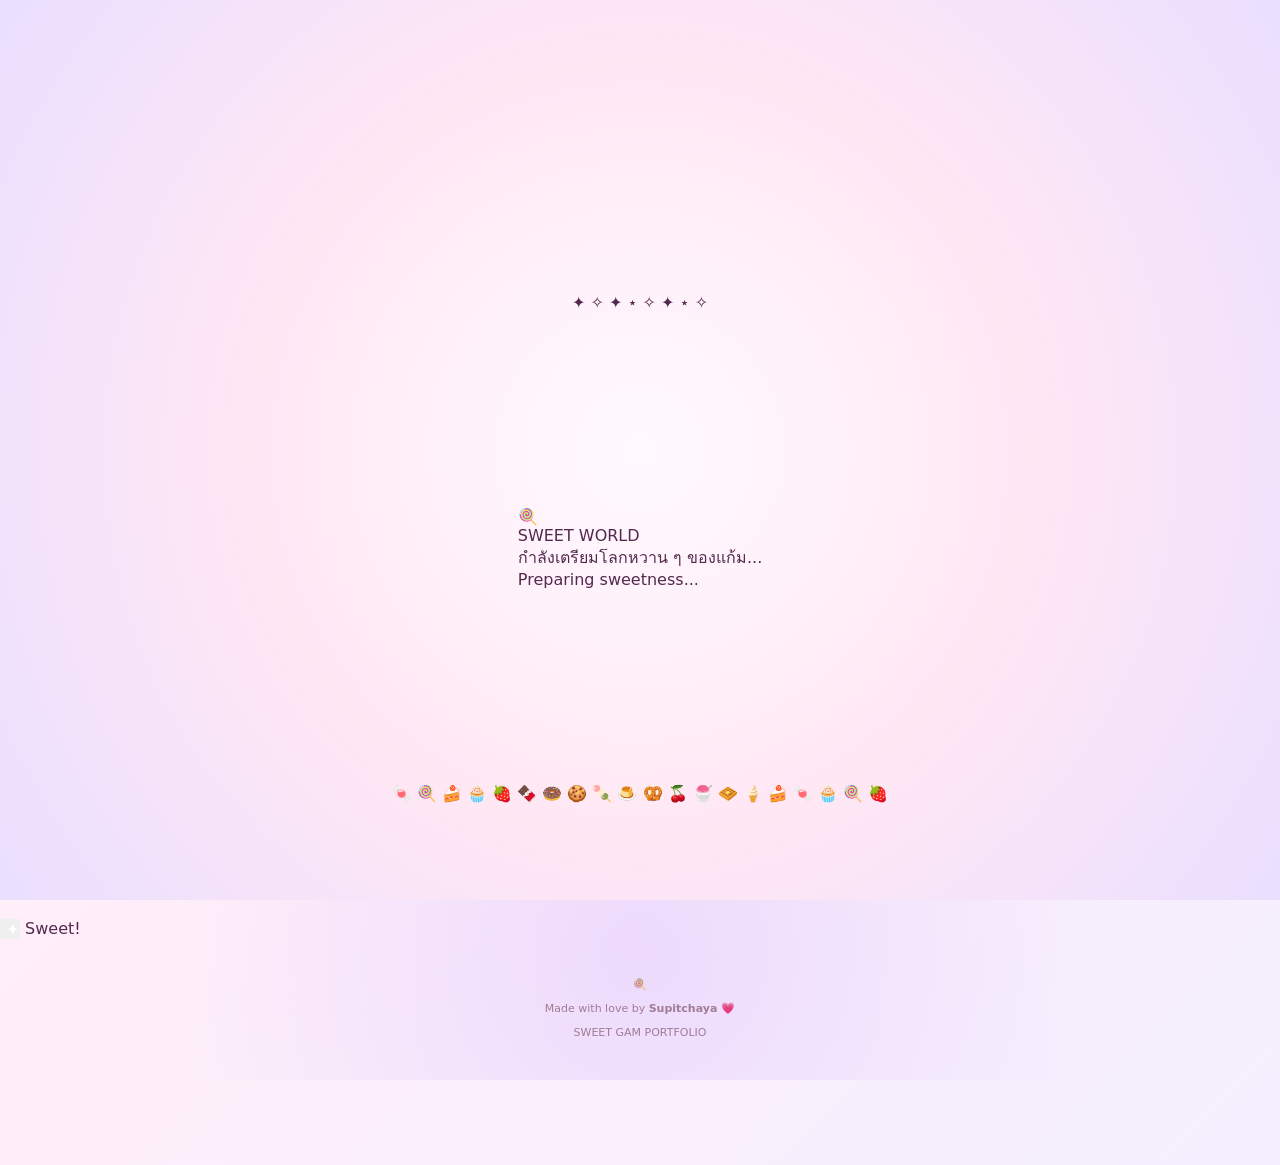
==== commit 4a1e8514: "Update index.html" ====
--- a/index.html
+++ b/index.html
@@ -10,7 +10,7 @@
 
     <meta
         name="theme-color"
-        content="#ff9fcb"
+        content="#ffb6dc"
     >
 
     <meta
@@ -18,12 +18,19 @@
         content="Sweet Gam Portfolio — สุพิชญา บุตรต๊ะ"
     >
 
-    <title>Sweet Gam — Portfolio</title>
+    <title>
+        Sweet Gam — Supitchaya Portfolio
+    </title>
 
     <!-- =========================================================
          GOOGLE FONTS
-    ========================================================== -->
-    <link rel="preconnect" href="https://fonts.googleapis.com">
+    ========================================================= -->
+
+    <link
+        rel="preconnect"
+        href="https://fonts.googleapis.com"
+    >
+
     <link
         rel="preconnect"
         href="https://fonts.gstatic.com"
@@ -31,913 +38,1030 @@
     >
 
     <link
-        href="https://fonts.googleapis.com/css2?family=DM+Mono:wght@300;400;500&family=Noto+Sans+Thai:wght@300;400;500;600;700;800&family=Playfair+Display:wght@500;600;700&display=swap"
+        href="https://fonts.googleapis.com/css2?family=Kanit:wght@300;400;500;600;700&family=Pacifico&display=swap"
         rel="stylesheet"
     >
 
     <!-- =========================================================
-         STYLES
-    ========================================================== -->
-    <link rel="stylesheet" href="css/style.css">
-    <link rel="stylesheet" href="css/themes.css">
+         MAIN CSS
+    ========================================================= -->
+
+    <link
+        rel="stylesheet"
+        href="css/style.css"
+    >
+
+    <link
+        rel="stylesheet"
+        href="css/themes.css"
+    >
 </head>
 
-<body class="theme-candy">
-
-    <!-- =========================================================
-         ACCESSIBILITY / PAGE STATUS
-    ========================================================== -->
-
-    <div
-        class="sr-only"
-        aria-live="polite"
-        id="liveRegion"
-    ></div>
-
+
+<body
+    class="theme-candy"
+    data-page="home"
+>
 
     <!-- =========================================================
          LOADING SCREEN
-    ========================================================== -->
+    ========================================================= -->
 
     <div
-        id="loadingScreen"
+        id="loading-screen"
         class="loading-screen"
         aria-hidden="false"
     >
 
-        <div class="loading-background">
-            <span class="loading-sparkle sparkle-1">✦</span>
-            <span class="loading-sparkle sparkle-2">✧</span>
-            <span class="loading-sparkle sparkle-3">⋆</span>
-            <span class="loading-sparkle sparkle-4">✦</span>
-            <span class="loading-sparkle sparkle-5">✧</span>
-            <span class="loading-sparkle sparkle-6">⋆</span>
+        <div class="loading-bg"></div>
+
+        <div class="loading-stars">
+            <span>✦</span>
+            <span>✧</span>
+            <span>✦</span>
+            <span>⋆</span>
+            <span>✧</span>
+            <span>✦</span>
+            <span>⋆</span>
+            <span>✧</span>
         </div>
 
 
-        <div class="loader-content">
-
-            <div class="loader-candy-wrap">
-
-                <div class="loader-ring loader-ring-a"></div>
-                <div class="loader-ring loader-ring-b"></div>
-                <div class="loader-ring loader-ring-c"></div>
-
-                <div class="loader-candy">
-                    <span class="loader-candy-shine"></span>
-                    <span class="loader-candy-icon">🍭</span>
+        <div class="loading-center">
+
+            <div class="loading-ring ring-one"></div>
+
+            <div class="loading-ring ring-two"></div>
+
+            <div class="loading-ring ring-three"></div>
+
+
+            <div
+                class="loading-sweet"
+                id="loading-sweet"
+            >
+                🍭
+            </div>
+
+
+            <div class="loading-title">
+                SWEET WORLD
+            </div>
+
+            <div class="loading-subtitle">
+                กำลังเตรียมโลกหวาน ๆ ของแก้ม...
+            </div>
+
+
+            <div class="loading-progress">
+
+                <div
+                    id="loading-progress-bar"
+                    class="loading-progress-bar"
+                ></div>
+
+            </div>
+
+
+            <div
+                id="loading-status"
+                class="loading-status"
+            >
+                Preparing sweetness...
+            </div>
+
+        </div>
+
+
+        <!-- sweets scattered after loading -->
+
+        <div
+            id="loading-candies"
+            class="loading-candies"
+            aria-hidden="true"
+        >
+
+            <span>🍬</span>
+            <span>🍭</span>
+            <span>🍰</span>
+            <span>🧁</span>
+            <span>🍓</span>
+            <span>🍫</span>
+            <span>🍩</span>
+            <span>🍪</span>
+            <span>🍡</span>
+            <span>🍮</span>
+            <span>🥨</span>
+            <span>🍒</span>
+            <span>🍧</span>
+            <span>🧇</span>
+            <span>🍦</span>
+            <span>🍰</span>
+            <span>🍬</span>
+            <span>🧁</span>
+            <span>🍭</span>
+            <span>🍓</span>
+
+        </div>
+
+    </div>
+
+
+    <!-- =========================================================
+         CURTAIN TRANSITION
+    ========================================================= -->
+
+    <div
+        id="curtain-transition"
+        class="curtain-transition"
+        aria-hidden="true"
+    >
+
+        <div class="curtain curtain-left">
+
+            <div class="curtain-pattern"></div>
+
+        </div>
+
+
+        <div class="curtain curtain-right">
+
+            <div class="curtain-pattern"></div>
+
+        </div>
+
+
+        <div class="curtain-center-content">
+
+            <div class="curtain-candy">
+                🍭
+            </div>
+
+            <div class="curtain-text">
+                SWEET WORLD
+            </div>
+
+        </div>
+
+    </div>
+
+
+    <!-- =========================================================
+         MOUSE CURSOR
+    ========================================================= -->
+
+    <div
+        id="custom-cursor"
+        class="custom-cursor"
+        aria-hidden="true"
+    >
+
+        <div class="cursor-spoon">
+            🥄
+        </div>
+
+    </div>
+
+
+    <div
+        id="cursor-dot"
+        class="cursor-dot"
+        aria-hidden="true"
+    ></div>
+
+
+    <!-- =========================================================
+         MOUSE TRAIL
+    ========================================================= -->
+
+    <div
+        id="mouse-trail"
+        class="mouse-trail"
+        aria-hidden="true"
+    ></div>
+
+
+    <!-- =========================================================
+         CLICK BURST CONTAINER
+    ========================================================= -->
+
+    <div
+        id="click-burst-container"
+        class="click-burst-container"
+        aria-hidden="true"
+    ></div>
+
+
+    <!-- =========================================================
+         GLOBAL BACKGROUND
+    ========================================================= -->
+
+    <div
+        id="sweet-background"
+        class="sweet-background"
+        aria-hidden="true"
+    >
+
+        <div class="background-gradient"></div>
+
+        <div class="background-orb orb-one"></div>
+        <div class="background-orb orb-two"></div>
+        <div class="background-orb orb-three"></div>
+        <div class="background-orb orb-four"></div>
+
+
+        <div class="floating-sweets">
+
+            <button
+                class="floating-sweet interactive-sweet"
+                data-sweet="🍬"
+                aria-label="sweet"
+            >
+                🍬
+            </button>
+
+            <button
+                class="floating-sweet interactive-sweet"
+                data-sweet="🍭"
+                aria-label="sweet"
+            >
+                🍭
+            </button>
+
+            <button
+                class="floating-sweet interactive-sweet"
+                data-sweet="🍓"
+                aria-label="sweet"
+            >
+                🍓
+            </button>
+
+            <button
+                class="floating-sweet interactive-sweet"
+                data-sweet="🧁"
+                aria-label="sweet"
+            >
+                🧁
+            </button>
+
+            <button
+                class="floating-sweet interactive-sweet"
+                data-sweet="🍫"
+                aria-label="sweet"
+            >
+                🍫
+            </button>
+
+            <button
+                class="floating-sweet interactive-sweet"
+                data-sweet="🍩"
+                aria-label="sweet"
+            >
+                🍩
+            </button>
+
+            <button
+                class="floating-sweet interactive-sweet"
+                data-sweet="🍰"
+                aria-label="sweet"
+            >
+                🍰
+            </button>
+
+            <button
+                class="floating-sweet interactive-sweet"
+                data-sweet="🍪"
+                aria-label="sweet"
+            >
+                🍪
+            </button>
+
+            <button
+                class="floating-sweet interactive-sweet"
+                data-sweet="🍒"
+                aria-label="sweet"
+            >
+                🍒
+            </button>
+
+            <button
+                class="floating-sweet interactive-sweet"
+                data-sweet="🍧"
+                aria-label="sweet"
+            >
+                🍧
+            </button>
+
+            <button
+                class="floating-sweet interactive-sweet"
+                data-sweet="🍮"
+                aria-label="sweet"
+            >
+                🍮
+            </button>
+
+            <button
+                class="floating-sweet interactive-sweet"
+                data-sweet="🍡"
+                aria-label="sweet"
+            >
+                🍡
+            </button>
+
+        </div>
+
+
+        <div
+            id="background-sparkles"
+            class="background-sparkles"
+        ></div>
+
+
+        <div
+            id="background-stars"
+            class="background-stars"
+        ></div>
+
+    </div>
+
+
+    <!-- =========================================================
+         STICKY SAUCE / DRIPPING DECORATION
+    ========================================================= -->
+
+    <div
+        id="sticky-sauce"
+        class="sticky-sauce"
+        aria-hidden="true"
+    >
+
+        <div class="sauce-top"></div>
+
+        <div class="sauce-drip drip-one"></div>
+        <div class="sauce-drip drip-two"></div>
+        <div class="sauce-drip drip-three"></div>
+        <div class="sauce-drip drip-four"></div>
+        <div class="sauce-drip drip-five"></div>
+
+    </div>
+
+
+    <!-- =========================================================
+         TOP NAVIGATION
+    ========================================================= -->
+
+    <header
+        id="main-header"
+        class="main-header"
+    >
+
+        <div class="brand">
+
+            <button
+                class="brand-button"
+                data-page-target="home"
+                aria-label="กลับหน้าแรก"
+            >
+
+                <span class="brand-icon">
+                    🍓
+                </span>
+
+                <span class="brand-text">
+                    SWEET GAM
+                </span>
+
+            </button>
+
+        </div>
+
+
+        <nav
+            id="main-navigation"
+            class="main-navigation"
+            aria-label="Main navigation"
+        >
+
+            <button
+                class="nav-button active"
+                data-page-target="home"
+            >
+                <span>🍭</span>
+                <small>Home</small>
+            </button>
+
+
+            <button
+                class="nav-button"
+                data-page-target="about"
+            >
+                <span>🍓</span>
+                <small>About</small>
+            </button>
+
+
+            <button
+                class="nav-button"
+                data-page-target="education"
+            >
+                <span>📚</span>
+                <small>Education</small>
+            </button>
+
+
+            <button
+                class="nav-button"
+                data-page-target="hobbies"
+            >
+                <span>🎨</span>
+                <small>Hobbies</small>
+            </button>
+
+
+            <button
+                class="nav-button"
+                data-page-target="dreams"
+            >
+                <span>🌈</span>
+                <small>Dreams</small>
+            </button>
+
+
+            <button
+                class="nav-button"
+                data-page-target="contact"
+            >
+                <span>💌</span>
+                <small>Contact</small>
+            </button>
+
+
+            <button
+                class="nav-button"
+                data-page-target="thankyou"
+            >
+                <span>🍰</span>
+                <small>Gift</small>
+            </button>
+
+        </nav>
+
+
+        <div class="header-actions">
+
+            <!-- Theme switch -->
+
+            <button
+                id="theme-toggle"
+                class="header-action theme-toggle"
+                type="button"
+                aria-label="เปลี่ยนธีม"
+                title="เปลี่ยนธีม"
+            >
+
+                <span class="theme-icon">
+                    🍭
+                </span>
+
+                <span class="theme-label">
+                    Candy
+                </span>
+
+            </button>
+
+
+            <!-- Music -->
+
+            <button
+                id="music-toggle"
+                class="header-action music-toggle"
+                type="button"
+                aria-label="เปิดหรือปิดเพลง"
+                title="เปิดหรือปิดเพลง"
+            >
+
+                <span
+                    id="music-icon"
+                    class="music-icon"
+                >
+                    🎵
+                </span>
+
+            </button>
+
+        </div>
+
+    </header>
+
+
+    <!-- =========================================================
+         MUSIC
+    ========================================================= -->
+
+    <audio
+        id="background-music"
+        loop
+        preload="auto"
+    >
+
+        <source
+            src="music/play-date.mp3"
+            type="audio/mpeg"
+        >
+
+    </audio>
+
+
+    <!-- =========================================================
+         PAGE PROGRESS
+    ========================================================= -->
+
+    <div
+        id="page-progress"
+        class="page-progress"
+        aria-label="Page progress"
+    >
+
+        <span
+            class="progress-candy active"
+            data-progress-page="home"
+        >
+            🍭
+        </span>
+
+        <span
+            class="progress-line"
+        ></span>
+
+        <span
+            class="progress-candy"
+            data-progress-page="about"
+        >
+            🍓
+        </span>
+
+        <span
+            class="progress-line"
+        ></span>
+
+        <span
+            class="progress-candy"
+            data-progress-page="education"
+        >
+            📚
+        </span>
+
+        <span
+            class="progress-line"
+        ></span>
+
+        <span
+            class="progress-candy"
+            data-progress-page="hobbies"
+        >
+            🎨
+        </span>
+
+        <span
+            class="progress-line"
+        ></span>
+
+        <span
+            class="progress-candy"
+            data-progress-page="dreams"
+        >
+            🌈
+        </span>
+
+        <span
+            class="progress-line"
+        ></span>
+
+        <span
+            class="progress-candy"
+            data-progress-page="contact"
+        >
+            💌
+        </span>
+
+        <span
+            class="progress-line"
+        ></span>
+
+        <span
+            class="progress-candy"
+            data-progress-page="thankyou"
+        >
+            🍰
+        </span>
+
+    </div>
+
+
+    <!-- =========================================================
+         MAIN APP
+    ========================================================= -->
+
+    <main
+        id="app"
+        class="app"
+    >
+
+
+        <!-- =====================================================
+             HOME
+        ===================================================== -->
+
+        <section
+            id="page-home"
+            class="page active"
+            data-page="home"
+        >
+
+            <div class="page-decoration home-decoration">
+
+                <div class="home-candy-float candy-a">
+                    🍭
                 </div>
 
+                <div class="home-candy-float candy-b">
+                    🍓
+                </div>
+
+                <div class="home-candy-float candy-c">
+                    🧁
+                </div>
+
+                <div class="home-candy-float candy-d">
+                    🍬
+                </div>
+
+                <div class="home-candy-float candy-e">
+                    🍒
+                </div>
+
             </div>
 
 
-            <div class="loader-title">
-                SWEET GAM
+            <div class="home-content">
+
+                <div class="home-kicker">
+                    WELCOME TO
+                </div>
+
+
+                <!-- Central sweet -->
+
+                <div
+                    class="home-sweet-system"
+                    aria-hidden="true"
+                >
+
+                    <div class="home-ring ring-left"></div>
+
+                    <div class="home-ring ring-right"></div>
+
+                    <div class="home-ring ring-inner"></div>
+
+                    <div class="home-sweet">
+                        🍭
+                    </div>
+
+                    <div class="home-sparkle sparkle-one">
+                        ✦
+                    </div>
+
+                    <div class="home-sparkle sparkle-two">
+                        ✧
+                    </div>
+
+                    <div class="home-sparkle sparkle-three">
+                        ✦
+                    </div>
+
+                    <div class="home-sparkle sparkle-four">
+                        ⋆
+                    </div>
+
+                </div>
+
+
+                <h1
+                    class="home-title glass-title"
+                >
+                    สุพิชญา บุตรต๊ะ
+                </h1>
+
+
+                <p class="home-name">
+                    <span>
+                        SUPITCHAYA BUTTA
+                    </span>
+                </p>
+
+
+                <p class="home-description">
+                    Welcome to my sweet world 🍬
+                </p>
+
+
+                <p class="home-motto">
+                    “ศิลปะคือหนึ่งในจิตวิญญาณของฉัน”
+                </p>
+
+
+                <div class="home-actions">
+
+                    <button
+                        class="primary-button"
+                        data-page-target="about"
+                    >
+                        <span>เข้ามารู้จักกัน</span>
+                        <span>🍓</span>
+                    </button>
+
+
+                    <button
+                        class="secondary-button"
+                        data-page-target="hobbies"
+                    >
+                        <span>ดูสิ่งที่ฉันรัก</span>
+                        <span>🎨</span>
+                    </button>
+
+                </div>
+
+
+                <div class="home-scroll-hint">
+
+                    <span>
+                        SCROLL A LITTLE
+                    </span>
+
+                    <span class="scroll-arrow">
+                        ↓
+                    </span>
+
+                </div>
+
             </div>
 
-            <div class="loader-subtitle">
-                entering my sweet world...
+
+            <div class="bottom-sweet-pile">
+
+                <span>🍬</span>
+                <span>🍭</span>
+                <span>🍰</span>
+                <span>🧁</span>
+                <span>🍩</span>
+                <span>🍓</span>
+                <span>🍫</span>
+                <span>🍪</span>
+                <span>🍒</span>
+                <span>🍡</span>
+                <span>🍮</span>
+                <span>🍧</span>
+
             </div>
 
-
-            <div class="loader-progress">
-
-                <div class="loader-progress-track">
-                    <div
-                        id="loaderProgress"
-                        class="loader-progress-bar"
-                    ></div>
+        </section>
+
+
+        <!-- =====================================================
+             ABOUT / PROFILE
+        ===================================================== -->
+
+        <section
+            id="page-about"
+            class="page"
+            data-page="about"
+        >
+
+            <div class="section-container">
+
+                <div class="section-heading">
+
+                    <span class="section-kicker">
+                        LET ME INTRODUCE MYSELF
+                    </span>
+
+                    <h2 class="section-title">
+                        About Me
+                    </h2>
+
+                    <p class="section-subtitle">
+                        เรื่องราวเล็ก ๆ ของเด็กผู้หญิงที่ชอบสร้างโลกของตัวเองผ่านศิลปะ
+                    </p>
+
                 </div>
 
-                <div class="loader-progress-info">
-                    <span id="loaderPercent">0%</span>
-                    <span id="loaderStatus">
-                        preparing sweetness
-                    </span>
+
+                <div class="profile-layout">
+
+
+                    <!-- Profile image -->
+
+                    <div class="image-frame tilt-image-frame profile-image-card">
+
+                        <div class="image-frame-glow"></div>
+
+                        <div class="image-placeholder">
+
+                            <!-- เปลี่ยนรูปตรงนี้ -->
+                            <img
+                                src="images/profile/profile.jpg"
+                                alt="รูปโปรไฟล์ของสุพิชญา"
+                            >
+
+                            <div class="image-placeholder-label">
+                                PROFILE IMAGE
+                            </div>
+
+                        </div>
+
+                        <div class="frame-corner corner-tl"></div>
+                        <div class="frame-corner corner-tr"></div>
+                        <div class="frame-corner corner-bl"></div>
+                        <div class="frame-corner corner-br"></div>
+
+                    </div>
+
+
+                    <!-- Profile information -->
+
+                    <div class="profile-info-grid">
+
+
+                        <article
+                            class="glass-card tilt-text-frame"
+                        >
+
+                            <div class="card-icon">
+                                🍓
+                            </div>
+
+                            <div class="card-label">
+                                NAME
+                            </div>
+
+                            <h3>
+                                สุพิชญา บุตรต๊ะ
+                            </h3>
+
+                            <p>
+                                ชื่อเล่น <strong>แก้ม</strong>
+                            </p>
+
+                        </article>
+
+
+                        <article
+                            class="glass-card tilt-text-frame"
+                        >
+
+                            <div class="card-icon">
+                                🎂
+                            </div>
+
+                            <div class="card-label">
+                                BIRTHDAY
+                            </div>
+
+                            <h3>
+                                18 พฤศจิกายน 2554
+                            </h3>
+
+                            <p>
+                                วันเกิดของฉัน
+                            </p>
+
+                        </article>
+
+
+                        <article
+                            class="glass-card tilt-text-frame"
+                        >
+
+                            <div class="card-icon">
+                                🏫
+                            </div>
+
+                            <div class="card-label">
+                                SCHOOL
+                            </div>
+
+                            <h3>
+                                โรงเรียนจอมทอง
+                            </h3>
+
+                            <p>
+                                ม.3/2 จังหวัดเชียงใหม่
+                            </p>
+
+                        </article>
+
+
+                        <article
+                            class="glass-card tilt-text-frame"
+                        >
+
+                            <div class="card-icon">
+                                🍗
+                            </div>
+
+                            <div class="card-label">
+                                FAVORITE FOOD
+                            </div>
+
+                            <h3>
+                                KFC
+                            </h3>
+
+                            <p>
+                                ของโปรดของฉัน
+                            </p>
+
+                        </article>
+
+
+                        <article
+                            class="glass-card tilt-text-frame"
+                        >
+
+                            <div class="card-icon">
+                                🌼
+                            </div>
+
+                            <div class="card-label">
+                                FAVORITE DRINK
+                            </div>
+
+                            <h3>
+                                น้ำเก๊กฮวย
+                            </h3>
+
+                            <p>
+                                เครื่องดื่มที่ชอบ
+                            </p>
+
+                        </article>
+
+
+                        <article
+                            class="glass-card tilt-text-frame"
+                        >
+
+                            <div class="card-icon">
+                                🎨
+                            </div>
+
+                            <div class="card-label">
+                                IDENTITY
+                            </div>
+
+                            <h3>
+                                ศิลปะ
+                            </h3>
+
+                            <p>
+                                ศิลปะคือหนึ่งในจิตวิญญาณของฉัน
+                            </p>
+
+                        </article>
+
+                    </div>
+
                 </div>
 
             </div>
 
 
-            <div class="loader-sweets" aria-hidden="true">
+            <div class="bottom-sweet-pile">
+
                 <span>🍓</span>
                 <span>🍬</span>
+                <span>🍪</span>
                 <span>🧁</span>
                 <span>🍭</span>
                 <span>🍰</span>
                 <span>🍫</span>
-                <span>🍩</span>
+
             </div>
 
-        </div>
-
-    </div>
-
-
-    <!-- =========================================================
-         CURTAIN TRANSITION
-    ========================================================== -->
-
-    <div
-        id="curtainTransition"
-        class="curtain-transition"
-        aria-hidden="true"
-    >
-
-        <div class="curtain curtain-left">
-            <div class="curtain-decoration">🍓</div>
-            <div class="curtain-decoration">🍭</div>
-            <div class="curtain-decoration">🍬</div>
-        </div>
-
-        <div class="curtain curtain-right">
-            <div class="curtain-decoration">🧁</div>
-            <div class="curtain-decoration">🍰</div>
-            <div class="curtain-decoration">🍫</div>
-        </div>
-
-        <div class="curtain-center">
-            <span>✦</span>
-            <span>sweet transition</span>
-            <span>✦</span>
-        </div>
-
-    </div>
-
-
-    <!-- =========================================================
-         CUSTOM SPOON CURSOR
-    ========================================================== -->
-
-    <div
-        id="customCursor"
-        class="custom-cursor"
-        aria-hidden="true"
-    >
-        <div class="cursor-spoon">
-            <span class="spoon-head"></span>
-            <span class="spoon-neck"></span>
-            <span class="spoon-handle"></span>
-        </div>
-    </div>
-
-
-    <!-- =========================================================
-         MOUSE EFFECT CONTAINERS
-    ========================================================== -->
-
-    <div
-        id="mouseTrail"
-        class="mouse-trail"
-        aria-hidden="true"
-    ></div>
-
-    <div
-        id="clickBurstLayer"
-        class="click-burst-layer"
-        aria-hidden="true"
-    ></div>
-
-
-    <!-- =========================================================
-         GLOBAL OCEAN / CANDY BACKGROUND
-    ========================================================== -->
-
-    <div
-        id="globalBackground"
-        class="global-background"
-        aria-hidden="true"
-    >
-
-        <div class="background-gradient"></div>
-
-        <div class="background-glow glow-a"></div>
-        <div class="background-glow glow-b"></div>
-        <div class="background-glow glow-c"></div>
-
-
-        <div class="floating-sweets floating-sweets-back">
-
-            <button
-                type="button"
-                class="background-sweet bg-sweet-1"
-                data-sweet="🍬"
-                aria-label="sweet decoration"
-            >
-                🍬
-            </button>
-
-            <button
-                type="button"
-                class="background-sweet bg-sweet-2"
-                data-sweet="🍭"
-                aria-label="sweet decoration"
-            >
-                🍭
-            </button>
-
-            <button
-                type="button"
-                class="background-sweet bg-sweet-3"
-                data-sweet="🍓"
-                aria-label="sweet decoration"
-            >
-                🍓
-            </button>
-
-            <button
-                type="button"
-                class="background-sweet bg-sweet-4"
-                data-sweet="🍫"
-                aria-label="sweet decoration"
-            >
-                🍫
-            </button>
-
-            <button
-                type="button"
-                class="background-sweet bg-sweet-5"
-                data-sweet="🧁"
-                aria-label="sweet decoration"
-            >
-                🧁
-            </button>
-
-            <button
-                type="button"
-                class="background-sweet bg-sweet-6"
-                data-sweet="🍩"
-                aria-label="sweet decoration"
-            >
-                🍩
-            </button>
-
-            <button
-                type="button"
-                class="background-sweet bg-sweet-7"
-                data-sweet="🍰"
-                aria-label="sweet decoration"
-            >
-                🍰
-            </button>
-
-            <button
-                type="button"
-                class="background-sweet bg-sweet-8"
-                data-sweet="🍪"
-                aria-label="sweet decoration"
-            >
-                🍪
-            </button>
-
-        </div>
-
-
-        <div class="floating-sweets floating-sweets-front">
-
-            <span class="floating-candy candy-a">🍭</span>
-            <span class="floating-candy candy-b">🍬</span>
-            <span class="floating-candy candy-c">🍓</span>
-            <span class="floating-candy candy-d">🧁</span>
-            <span class="floating-candy candy-e">🍫</span>
-            <span class="floating-candy candy-f">🍰</span>
-            <span class="floating-candy candy-g">🍩</span>
-
-        </div>
-
-
-        <div class="background-sparkles">
-
-            <span>✦</span>
-            <span>✧</span>
-            <span>⋆</span>
-            <span>✦</span>
-            <span>✧</span>
-            <span>⋆</span>
-            <span>✦</span>
-            <span>✧</span>
-            <span>⋆</span>
-            <span>✦</span>
-            <span>✧</span>
-            <span>⋆</span>
-
-        </div>
-
-
-        <div
-            id="backgroundStars"
-            class="background-stars"
-        ></div>
-
-    </div>
-
-
-    <!-- =========================================================
-         STICKY DRIPPING SAUCE
-    ========================================================== -->
-
-    <div
-        id="stickySauce"
-        class="sticky-sauce"
-        aria-hidden="true"
-    >
-
-        <div class="sauce-top"></div>
-
-        <span class="drip drip-1"></span>
-        <span class="drip drip-2"></span>
-        <span class="drip drip-3"></span>
-        <span class="drip drip-4"></span>
-        <span class="drip drip-5"></span>
-
-    </div>
-
-
-    <!-- =========================================================
-         TOP NAVIGATION
-    ========================================================== -->
-
-    <header
-        id="mainHeader"
-        class="main-header"
-    >
-
-        <a
-            href="#home"
-            class="brand"
-            data-page="home"
-            aria-label="Sweet Gam Home"
+        </section>
+
+
+        <!-- =====================================================
+             EDUCATION
+        ===================================================== -->
+
+        <section
+            id="page-education"
+            class="page"
+            data-page="education"
         >
 
-            <span class="brand-icon">🍓</span>
-
-            <span class="brand-text">
-                SWEET GAM
-            </span>
-
-            <span class="brand-sparkle">✦</span>
-
-        </a>
-
-
-        <nav
-            id="mainNavigation"
-            class="main-navigation"
-            aria-label="Main navigation"
-        >
-
-            <button
-                type="button"
-                class="nav-link active"
-                data-page="home"
-            >
-                <span class="nav-icon">🏠</span>
-                <span class="nav-label">Home</span>
-            </button>
-
-            <button
-                type="button"
-                class="nav-link"
-                data-page="about"
-            >
-                <span class="nav-icon">💗</span>
-                <span class="nav-label">About</span>
-            </button>
-
-            <button
-                type="button"
-                class="nav-link"
-                data-page="education"
-            >
-                <span class="nav-icon">📚</span>
-                <span class="nav-label">Education</span>
-            </button>
-
-            <button
-                type="button"
-                class="nav-link"
-                data-page="hobbies"
-            >
-                <span class="nav-icon">🎨</span>
-                <span class="nav-label">Hobbies</span>
-            </button>
-
-            <button
-                type="button"
-                class="nav-link"
-                data-page="dreams"
-            >
-                <span class="nav-icon">🌷</span>
-                <span class="nav-label">Dreams</span>
-            </button>
-
-            <button
-                type="button"
-                class="nav-link"
-                data-page="contact"
-            >
-                <span class="nav-icon">💌</span>
-                <span class="nav-label">Contact</span>
-            </button>
-
-            <button
-                type="button"
-                class="nav-link"
-                data-page="thankyou"
-            >
-                <span class="nav-icon">🎂</span>
-                <span class="nav-label">Gift</span>
-            </button>
-
-        </nav>
-
-
-        <div class="header-tools">
-
-            <button
-                type="button"
-                id="themeToggle"
-                class="tool-button theme-toggle"
-                aria-label="Change theme"
-                title="Change theme"
-            >
-                <span class="tool-icon">🍰</span>
-            </button>
-
-
-            <button
-                type="button"
-                id="musicToggle"
-                class="tool-button music-toggle"
-                aria-label="Play or pause music"
-                title="Play / Pause music"
-            >
-                <span
-                    id="musicIcon"
-                    class="tool-icon"
-                >
-                    ♫
-                </span>
-            </button>
-
-        </div>
-
-    </header>
-
-
-    <!-- =========================================================
-         MOBILE NAVIGATION BUTTON
-    ========================================================== -->
-
-    <button
-        type="button"
-        id="mobileMenuButton"
-        class="mobile-menu-button"
-        aria-label="Open navigation"
-        aria-expanded="false"
-    >
-        <span></span>
-        <span></span>
-        <span></span>
-    </button>
-
-
-    <!-- =========================================================
-         MUSIC
-    ========================================================== -->
-
-    <audio
-        id="backgroundMusic"
-        loop
-        preload="none"
-    >
-        <source
-            src="music/play-date.mp3"
-            type="audio/mpeg"
-        >
-    </audio>
-
-
-    <!-- =========================================================
-         PAGE PROGRESS
-    ========================================================== -->
-
-    <aside
-        id="pageProgress"
-        class="page-progress"
-        aria-label="Portfolio progress"
-    >
-
-        <button
-            type="button"
-            class="progress-dot active"
-            data-page="home"
-            aria-label="Home"
-        >
-            🍭
-        </button>
-
-        <span class="progress-line"></span>
-
-        <button
-            type="button"
-            class="progress-dot"
-            data-page="about"
-            aria-label="About"
-        >
-            🍓
-        </button>
-
-        <span class="progress-line"></span>
-
-        <button
-            type="button"
-            class="progress-dot"
-            data-page="education"
-            aria-label="Education"
-        >
-            🍪
-        </button>
-
-        <span class="progress-line"></span>
-
-        <button
-            type="button"
-            class="progress-dot"
-            data-page="hobbies"
-            aria-label="Hobbies"
-        >
-            🧁
-        </button>
-
-        <span class="progress-line"></span>
-
-        <button
-            type="button"
-            class="progress-dot"
-            data-page="dreams"
-            aria-label="Dreams"
-        >
-            🌷
-        </button>
-
-        <span class="progress-line"></span>
-
-        <button
-            type="button"
-            class="progress-dot"
-            data-page="contact"
-            aria-label="Contact"
-        >
-            💌
-        </button>
-
-        <span class="progress-line"></span>
-
-        <button
-            type="button"
-            class="progress-dot"
-            data-page="thankyou"
-            aria-label="Gift"
-        >
-            🍰
-        </button>
-
-    </aside>
-
-
-    <!-- =========================================================
-         MAIN APPLICATION
-    ========================================================== -->
-
-    <main
-        id="app"
-        class="app"
-    >
-
-
-        <!-- =====================================================
-             HOME PAGE
-        ====================================================== -->
-
-        <section
-            id="home"
-            class="page page-home active"
-            data-page="home"
-            aria-labelledby="homeTitle"
-        >
-
-            <div class="page-inner home-inner">
-
-                <div class="home-copy">
-
-                    <div class="section-kicker">
-                        WELCOME TO MY SWEET WORLD
-                    </div>
-
-
-                    <h1
-                        id="homeTitle"
-                        class="home-title glass-shimmer"
-                    >
-                        <span class="title-line">
-                            สุพิชญา
-                        </span>
-
-                        <span class="title-line title-name">
-                            บุตรต๊ะ
-                        </span>
-                    </h1>
-
-
-                    <p class="home-subtitle">
-                        A little portfolio filled with
-                        sweetness, dreams and pieces of me.
-                    </p>
-
-
-                    <div class="home-tags">
-
-                        <span>🎨 Art</span>
-                        <span>🎶 Music</span>
-                        <span>🍰 Sweet Life</span>
-
-                    </div>
-
-
-                    <button
-                        type="button"
-                        class="primary-button home-start-button"
-                        data-page="about"
-                    >
-
-                        <span>Enter My Sweet World</span>
-                        <span class="button-icon">🍭</span>
-
-                    </button>
-
-                </div>
-
-
-                <div class="home-candy-stage">
-
-                    <div class="home-orbit orbit-1"></div>
-                    <div class="home-orbit orbit-2"></div>
-                    <div class="home-orbit orbit-3"></div>
-
-
-                    <div class="home-candy-glow"></div>
-
-
-                    <div class="home-candy">
-
-                        <div class="candy-highlight"></div>
-
-                        <div class="candy-main">
-                            🍭
-                        </div>
-
-                        <span class="candy-star star-a">✦</span>
-                        <span class="candy-star star-b">✧</span>
-                        <span class="candy-star star-c">⋆</span>
-                        <span class="candy-star star-d">✦</span>
-
-                    </div>
-
-
-                    <div class="home-mini-sweets">
-
-                        <span>🍓</span>
-                        <span>🍬</span>
-                        <span>🧁</span>
-                        <span>🍫</span>
-                        <span>🍰</span>
-
-                    </div>
-
-                </div>
-
-
-                <div class="home-scroll-hint">
-
-                    <span class="scroll-arrow">↓</span>
-
-                    <span>
-                        scroll to explore
-                    </span>
-
-                </div>
-
-            </div>
-
-        </section>
-
-
-        <!-- =====================================================
-             ABOUT PAGE
-        ====================================================== -->
-
-        <section
-            id="about"
-            class="page page-about"
-            data-page="about"
-            aria-labelledby="aboutTitle"
-        >
-
-            <div class="page-inner">
-
-                <div class="section-heading">
-
-                    <span class="section-kicker">
-                        LET ME INTRODUCE MYSELF
-                    </span>
-
-                    <h2
-                        id="aboutTitle"
-                        class="section-title"
-                    >
-                        About Me
-                    </h2>
-
-                    <p class="section-description">
-                        มาทำความรู้จักกับแก้มกันนะคะ 💗
-                    </p>
-
-                </div>
-
-
-                <div class="about-layout">
-
-
-                    <div class="image-frame profile-frame tilt-card">
-
-                        <div class="image-frame-glow"></div>
-
-                        <div class="image-placeholder">
-
-                            <img
-                                src="images/profile/profile.jpg"
-                                alt="รูปโปรไฟล์ของสุพิชญา บุตรต๊ะ"
-                                loading="lazy"
-                                onerror="this.style.display='none'; this.parentElement.classList.add('image-missing');"
-                            >
-
-                            <div class="placeholder-content">
-                                <span class="placeholder-icon">
-                                    🍓
-                                </span>
-
-                                <span class="placeholder-title">
-                                    PROFILE IMAGE
-                                </span>
-
-                                <small>
-                                    images/profile/profile.jpg
-                                </small>
-                            </div>
-
-                        </div>
-
-
-                        <div class="image-frame-caption">
-                            <span>♡</span>
-                            <span>Sweet Gam</span>
-                            <span>♡</span>
-                        </div>
-
-                    </div>
-
-
-                    <div class="about-content">
-
-
-                        <div class="glass-card text-card tilt-text">
-
-                            <div class="card-label">
-                                MY NAME
-                            </div>
-
-                            <h3>
-                                สุพิชญา บุตรต๊ะ
-                            </h3>
-
-                            <p>
-                                ชื่อเล่น <strong>แก้ม</strong>
-                            </p>
-
-                        </div>
-
-
-                        <div class="about-info-grid">
-
-
-                            <div class="glass-card mini-info tilt-text">
-
-                                <span class="mini-info-icon">
-                                    🏫
-                                </span>
-
-                                <span class="mini-info-label">
-                                    SCHOOL
-                                </span>
-
-                                <strong>
-                                    จอมทอง
-                                </strong>
-
-                            </div>
-
-
-                            <div class="glass-card mini-info tilt-text">
-
-                                <span class="mini-info-icon">
-                                    📚
-                                </span>
-
-                                <span class="mini-info-label">
-                                    GRADE
-                                </span>
-
-                                <strong>
-                                    ม.3/2
-                                </strong>
-
-                            </div>
-
-
-                            <div class="glass-card mini-info tilt-text">
-
-                                <span class="mini-info-icon">
-                                    📍
-                                </span>
-
-                                <span class="mini-info-label">
-                                    PROVINCE
-                                </span>
-
-                                <strong>
-                                    เชียงใหม่
-                                </strong>
-
-                            </div>
-
-
-                            <div class="glass-card mini-info tilt-text">
-
-                                <span class="mini-info-icon">
-                                    🎨
-                                </span>
-
-                                <span class="mini-info-label">
-                                    FAVORITE
-                                </span>
-
-                                <strong>
-                                    Art
-                                </strong>
-
-                            </div>
-
-                        </div>
-
-
-                        <div class="glass-card quote-card tilt-text">
-
-                            <span class="quote-mark">
-                                “
-                            </span>
-
-                            <p>
-                                ศิลปะคือหนึ่งในจิตวิญญาณของฉัน
-                            </p>
-
-                            <span class="quote-mark quote-end">
-                                ”
-                            </span>
-
-                        </div>
-
-                    </div>
-
-                </div>
-
-            </div>
-
-        </section>
-
-
-        <!-- =====================================================
-             EDUCATION PAGE
-        ====================================================== -->
-
-        <section
-            id="education"
-            class="page page-education"
-            data-page="education"
-            aria-labelledby="educationTitle"
-        >
-
-            <div class="page-inner">
+            <div class="section-container">
 
                 <div class="section-heading">
 
@@ -945,63 +1069,52 @@
                         THE PATH I'VE WALKED
                     </span>
 
-                    <h2
-                        id="educationTitle"
-                        class="section-title"
-                    >
+                    <h2 class="section-title">
                         Education
                     </h2>
 
-                    <p class="section-description">
-                        เส้นทางการเรียนรู้ที่พาฉันเดินทางมาถึงวันนี้ 📚
+                    <p class="section-subtitle">
+                        เส้นทางการเรียนรู้ที่ค่อย ๆ พาฉันเดินมาถึงวันนี้
                     </p>
 
                 </div>
 
 
-                <div class="education-timeline">
-
-
-                    <div class="education-line">
-                        <span class="education-line-glow"></span>
-                    </div>
-
+                <div
+                    id="education-timeline"
+                    class="education-timeline"
+                >
+
+                    <div class="timeline-line"></div>
+
+
+                    <!-- 1 -->
 
                     <article
-                        class="education-card tilt-text"
+                        class="education-card timeline-card left-card tilt-text-frame"
                         data-education="1"
                     >
 
-                        <div class="education-node">
-                            <span>🍪</span>
-                        </div>
-
+                        <div class="timeline-dot">
+                            🍓
+                        </div>
 
                         <div class="education-card-inner">
 
-                            <div class="education-year">
+                            <span class="education-year">
                                 2561 — 2567
-                            </div>
+                            </span>
+
+                            <h3>
+                                ประถมศึกษา ป.1 — ป.6
+                            </h3>
+
+                            <p>
+                                โรงเรียนศรีจอมทอง
+                            </p>
 
                             <div class="education-icon">
-                                🏫
-                            </div>
-
-                            <div class="education-content">
-
-                                <span class="education-level">
-                                    ประถมศึกษา ป.1 — ป.6
-                                </span>
-
-                                <h3>
-                                    โรงเรียนศรีจอมทอง
-                                </h3>
-
-                                <p>
-                                    จุดเริ่มต้นของการเรียนรู้
-                                    และการค้นหาสิ่งที่ตัวเองชอบ
-                                </p>
-
+                                📚
                             </div>
 
                         </div>
@@ -1009,41 +1122,33 @@
                     </article>
 
 
+                    <!-- 2 -->
+
                     <article
-                        class="education-card tilt-text"
+                        class="education-card timeline-card right-card tilt-text-frame"
                         data-education="2"
                     >
 
-                        <div class="education-node">
-                            <span>🍓</span>
-                        </div>
-
+                        <div class="timeline-dot">
+                            🍬
+                        </div>
 
                         <div class="education-card-inner">
 
-                            <div class="education-year">
+                            <span class="education-year">
                                 2567 — 2568
-                            </div>
+                            </span>
+
+                            <h3>
+                                มัธยมศึกษา ม.1 — ม.2
+                            </h3>
+
+                            <p>
+                                โรงเรียนจอมทอง
+                            </p>
 
                             <div class="education-icon">
-                                🎒
-                            </div>
-
-                            <div class="education-content">
-
-                                <span class="education-level">
-                                    มัธยมศึกษา ม.1 — ม.2
-                                </span>
-
-                                <h3>
-                                    โรงเรียนจอมทอง
-                                </h3>
-
-                                <p>
-                                    ช่วงเวลาที่ได้เรียนรู้สิ่งใหม่ ๆ
-                                    และค้นพบความสนใจของตัวเองมากขึ้น
-                                </p>
-
+                                ✏️
                             </div>
 
                         </div>
@@ -1051,41 +1156,33 @@
                     </article>
 
 
+                    <!-- 3 -->
+
                     <article
-                        class="education-card tilt-text"
+                        class="education-card timeline-card left-card tilt-text-frame"
                         data-education="3"
                     >
 
-                        <div class="education-node">
-                            <span>🍰</span>
-                        </div>
-
+                        <div class="timeline-dot">
+                            🍭
+                        </div>
 
                         <div class="education-card-inner">
 
-                            <div class="education-year">
+                            <span class="education-year">
                                 2569 — ปัจจุบัน
-                            </div>
+                            </span>
+
+                            <h3>
+                                มัธยมศึกษา ม.3
+                            </h3>
+
+                            <p>
+                                กำลังศึกษาอยู่ที่โรงเรียนจอมทอง
+                            </p>
 
                             <div class="education-icon">
-                                📖
-                            </div>
-
-                            <div class="education-content">
-
-                                <span class="education-level">
-                                    มัธยมศึกษา ม.3
-                                </span>
-
-                                <h3>
-                                    กำลังศึกษาอยู่ที่โรงเรียนจอมทอง
-                                </h3>
-
-                                <p>
-                                    กำลังเดินหน้าสู่ความฝัน
-                                    พร้อมเก็บเกี่ยวประสบการณ์ใหม่ ๆ
-                                </p>
-
+                                🎓
                             </div>
 
                         </div>
@@ -1095,36 +1192,46 @@
                 </div>
 
 
-                <div class="education-footer-note glass-card tilt-text">
-
-                    <span>✦</span>
+                <div class="education-note glass-card">
+
+                    <span class="education-note-icon">
+                        ✨
+                    </span>
 
                     <p>
-                        ทุกก้าวของการเรียนรู้
-                        ล้วนเป็นส่วนหนึ่งของเรื่องราวของฉัน
+                        ทุกก้าวที่เดินผ่านมา ล้วนกลายเป็นส่วนหนึ่งของตัวฉันในวันนี้
                     </p>
 
-                    <span>✦</span>
-
                 </div>
 
             </div>
 
+
+            <div class="bottom-sweet-pile">
+
+                <span>📚</span>
+                <span>🍬</span>
+                <span>🍪</span>
+                <span>🍭</span>
+                <span>🧁</span>
+                <span>🍓</span>
+
+            </div>
+
         </section>
 
 
         <!-- =====================================================
-             HOBBIES PAGE
-        ====================================================== -->
+             HOBBIES
+        ===================================================== -->
 
         <section
-            id="hobbies"
-            class="page page-hobbies"
+            id="page-hobbies"
+            class="page"
             data-page="hobbies"
-            aria-labelledby="hobbiesTitle"
         >
 
-            <div class="page-inner">
+            <div class="section-container">
 
                 <div class="section-heading">
 
@@ -1132,15 +1239,12 @@
                         THINGS THAT MAKE ME HAPPY
                     </span>
 
-                    <h2
-                        id="hobbiesTitle"
-                        class="section-title"
-                    >
+                    <h2 class="section-title">
                         My Hobbies
                     </h2>
 
-                    <p class="section-description">
-                        สิ่งเล็ก ๆ ที่ทำให้เวลาของฉันเต็มไปด้วยความสุข ✨
+                    <p class="section-subtitle">
+                        สิ่งเล็ก ๆ ที่ทำให้แต่ละวันของฉันมีสีสัน
                     </p>
 
                 </div>
@@ -1149,43 +1253,26 @@
                 <div class="hobbies-grid">
 
 
-                    <!-- DRAWING -->
+                    <!-- Drawing -->
 
                     <article
-                        class="hobby-card image-card tilt-card"
+                        class="hobby-card image-card tilt-image-frame"
                         data-hobby="drawing"
                     >
 
                         <div class="hobby-image">
 
+                            <!-- เปลี่ยนรูปตรงนี้ -->
                             <img
                                 src="images/hobbies/drawing.jpg"
                                 alt="วาดรูป"
-                                loading="lazy"
-                                onerror="this.style.display='none'; this.parentElement.classList.add('image-missing');"
                             >
 
-                            <div class="hobby-placeholder">
-
-                                <span>🎨</span>
-
-                                <strong>
-                                    DRAWING IMAGE
-                                </strong>
-
-                                <small>
-                                    images/hobbies/drawing.jpg
-                                </small>
-
-                            </div>
-
-                        </div>
-
-
-                        <div class="hobby-overlay">
-                            <span>✦</span>
-                        </div>
-
+                            <div class="image-placeholder-label">
+                                HOBBY IMAGE
+                            </div>
+
+                        </div>
 
                         <div class="hobby-content">
 
@@ -1198,8 +1285,8 @@
                             </h3>
 
                             <p>
-                                ถ่ายทอดจินตนาการ
-                                และความรู้สึกผ่านภาพวาด
+                                การได้วาดสิ่งที่อยู่ในจินตนาการ
+                                ทำให้ฉันได้สร้างโลกของตัวเองขึ้นมา
                             </p>
 
                         </div>
@@ -1207,10 +1294,10 @@
                     </article>
 
 
-                    <!-- MUSIC -->
+                    <!-- Music -->
 
                     <article
-                        class="hobby-card image-card tilt-card"
+                        class="hobby-card image-card tilt-image-frame"
                         data-hobby="music"
                     >
 
@@ -1219,31 +1306,13 @@
                             <img
                                 src="images/hobbies/music.jpg"
                                 alt="ฟังเพลง"
-                                loading="lazy"
-                                onerror="this.style.display='none'; this.parentElement.classList.add('image-missing');"
                             >
 
-                            <div class="hobby-placeholder">
-
-                                <span>🎧</span>
-
-                                <strong>
-                                    MUSIC IMAGE
-                                </strong>
-
-                                <small>
-                                    images/hobbies/music.jpg
-                                </small>
-
-                            </div>
-
-                        </div>
-
-
-                        <div class="hobby-overlay">
-                            <span>♫</span>
-                        </div>
-
+                            <div class="image-placeholder-label">
+                                HOBBY IMAGE
+                            </div>
+
+                        </div>
 
                         <div class="hobby-content">
 
@@ -1256,8 +1325,8 @@
                             </h3>
 
                             <p>
-                                เพลงคือเพื่อนที่อยู่ด้วยกัน
-                                ในทุกช่วงเวลา
+                                เพลงเป็นอีกหนึ่งสิ่งที่ช่วยเติมสีสัน
+                                และอารมณ์ให้กับวันธรรมดา
                             </p>
 
                         </div>
@@ -1265,10 +1334,10 @@
                     </article>
 
 
-                    <!-- SINGING -->
+                    <!-- Singing -->
 
                     <article
-                        class="hobby-card image-card tilt-card"
+                        class="hobby-card image-card tilt-image-frame"
                         data-hobby="singing"
                     >
 
@@ -1277,31 +1346,13 @@
                             <img
                                 src="images/hobbies/singing.jpg"
                                 alt="ร้องเพลง"
-                                loading="lazy"
-                                onerror="this.style.display='none'; this.parentElement.classList.add('image-missing');"
                             >
 
-                            <div class="hobby-placeholder">
-
-                                <span>🎤</span>
-
-                                <strong>
-                                    SINGING IMAGE
-                                </strong>
-
-                                <small>
-                                    images/hobbies/singing.jpg
-                                </small>
-
-                            </div>
-
-                        </div>
-
-
-                        <div class="hobby-overlay">
-                            <span>♪</span>
-                        </div>
-
+                            <div class="image-placeholder-label">
+                                HOBBY IMAGE
+                            </div>
+
+                        </div>
 
                         <div class="hobby-content">
 
@@ -1314,8 +1365,7 @@
                             </h3>
 
                             <p>
-                                สนุกกับเสียงเพลง
-                                และปล่อยความรู้สึกออกมา
+                                ร้องเพลงในเวลาว่างและสนุกไปกับเสียงเพลง
                             </p>
 
                         </div>
@@ -1323,10 +1373,10 @@
                     </article>
 
 
-                    <!-- CRAFT -->
+                    <!-- DIY -->
 
                     <article
-                        class="hobby-card image-card tilt-card"
+                        class="hobby-card image-card tilt-image-frame"
                         data-hobby="craft"
                     >
 
@@ -1334,32 +1384,14 @@
 
                             <img
                                 src="images/hobbies/craft.jpg"
-                                alt="ประดิษฐ์งานคราฟต์ DIY"
-                                loading="lazy"
-                                onerror="this.style.display='none'; this.parentElement.classList.add('image-missing');"
+                                alt="งานคราฟต์ DIY"
                             >
 
-                            <div class="hobby-placeholder">
-
-                                <span>🧵</span>
-
-                                <strong>
-                                    CRAFT IMAGE
-                                </strong>
-
-                                <small>
-                                    images/hobbies/craft.jpg
-                                </small>
-
-                            </div>
-
-                        </div>
-
-
-                        <div class="hobby-overlay">
-                            <span>✂</span>
-                        </div>
-
+                            <div class="image-placeholder-label">
+                                HOBBY IMAGE
+                            </div>
+
+                        </div>
 
                         <div class="hobby-content">
 
@@ -1372,8 +1404,8 @@
                             </h3>
 
                             <p>
-                                สร้างของต่าง ๆ ด้วยไอเดีย
-                                และจินตนาการของตัวเอง
+                                สนุกกับการเปลี่ยนไอเดียเล็ก ๆ
+                                ให้กลายเป็นสิ่งของจริง
                             </p>
 
                         </div>
@@ -1381,10 +1413,10 @@
                     </article>
 
 
-                    <!-- GAMES -->
+                    <!-- Games -->
 
                     <article
-                        class="hobby-card image-card tilt-card"
+                        class="hobby-card image-card tilt-image-frame"
                         data-hobby="games"
                     >
 
@@ -1393,31 +1425,13 @@
                             <img
                                 src="images/hobbies/games.jpg"
                                 alt="เล่นเกม"
-                                loading="lazy"
-                                onerror="this.style.display='none'; this.parentElement.classList.add('image-missing');"
                             >
 
-                            <div class="hobby-placeholder">
-
-                                <span>🎮</span>
-
-                                <strong>
-                                    GAMES IMAGE
-                                </strong>
-
-                                <small>
-                                    images/hobbies/games.jpg
-                                </small>
-
-                            </div>
-
-                        </div>
-
-
-                        <div class="hobby-overlay">
-                            <span>✦</span>
-                        </div>
-
+                            <div class="image-placeholder-label">
+                                HOBBY IMAGE
+                            </div>
+
+                        </div>
 
                         <div class="hobby-content">
 
@@ -1430,8 +1444,7 @@
                             </h3>
 
                             <p>
-                                ผ่อนคลายและสนุกไปกับโลก
-                                ในเกมที่ฉันชอบ
+                                พักผ่อนและสนุกไปกับโลกของเกม
                             </p>
 
                         </div>
@@ -1439,10 +1452,10 @@
                     </article>
 
 
-                    <!-- SLEEP -->
+                    <!-- Sleep -->
 
                     <article
-                        class="hobby-card image-card tilt-card"
+                        class="hobby-card image-card tilt-image-frame"
                         data-hobby="sleep"
                     >
 
@@ -1451,31 +1464,13 @@
                             <img
                                 src="images/hobbies/sleep.jpg"
                                 alt="นอน"
-                                loading="lazy"
-                                onerror="this.style.display='none'; this.parentElement.classList.add('image-missing');"
                             >
 
-                            <div class="hobby-placeholder">
-
-                                <span>🌙</span>
-
-                                <strong>
-                                    SLEEP IMAGE
-                                </strong>
-
-                                <small>
-                                    images/hobbies/sleep.jpg
-                                </small>
-
-                            </div>
-
-                        </div>
-
-
-                        <div class="hobby-overlay">
-                            <span>z</span>
-                        </div>
-
+                            <div class="image-placeholder-label">
+                                HOBBY IMAGE
+                            </div>
+
+                        </div>
 
                         <div class="hobby-content">
 
@@ -1488,8 +1483,7 @@
                             </h3>
 
                             <p>
-                                ชาร์จพลังให้ตัวเอง
-                                แล้วกลับมาสนุกกับวันใหม่
+                                การพักผ่อนที่ดีที่สุดหลังจากผ่านวันที่เหนื่อยมา
                             </p>
 
                         </div>
@@ -1500,21 +1494,32 @@
 
             </div>
 
+
+            <div class="bottom-sweet-pile">
+
+                <span>🎨</span>
+                <span>🍓</span>
+                <span>🍭</span>
+                <span>🍰</span>
+                <span>🍬</span>
+                <span>🍪</span>
+
+            </div>
+
         </section>
 
 
         <!-- =====================================================
-             DREAMS PAGE
-        ====================================================== -->
+             DREAMS / INTERESTS
+        ===================================================== -->
 
         <section
-            id="dreams"
-            class="page page-dreams"
+            id="page-dreams"
+            class="page"
             data-page="dreams"
-            aria-labelledby="dreamsTitle"
         >
 
-            <div class="page-inner">
+            <div class="section-container">
 
                 <div class="section-heading">
 
@@ -1522,168 +1527,197 @@
                         WHERE I WANT TO GO
                     </span>
 
-                    <h2
-                        id="dreamsTitle"
-                        class="section-title"
-                    >
-                        Interests & Dreams
+                    <h2 class="section-title">
+                        Dreams & Interests
                     </h2>
 
-                    <p class="section-description">
-                        ความสนใจและความฝันที่อยากพาไปให้ถึง 🌷
+                    <p class="section-subtitle">
+                        โลกกว้างยังมีอะไรอีกมากมายที่ฉันอยากออกไปค้นหา
                     </p>
 
                 </div>
 
 
-                <div class="dreams-layout">
-
-
-                    <div class="dream-main glass-card tilt-text">
+                <div class="dream-layout">
+
+
+                    <div class="dream-main-card glass-card">
+
+                        <div class="dream-glow"></div>
 
                         <div class="dream-icon">
-                            🌎
-                        </div>
-
-                        <span class="card-label">
-                            MY INTERESTS
+                            🌈
+                        </div>
+
+                        <h3>
+                            ออกสำรวจโลกกว้าง
+                        </h3>
+
+                        <p>
+                            ฉันอยากออกไปพบเจอสิ่งใหม่ ๆ
+                            เสาะหาความรู้จากโลกภายนอก
+                            และได้ทำในสิ่งที่ตัวเองรัก
+                        </p>
+
+
+                        <div class="dream-tags">
+
+                            <span>
+                                🌍 โลกกว้าง
+                            </span>
+
+                            <span>
+                                🔎 การค้นหา
+                            </span>
+
+                            <span>
+                                📖 ความรู้
+                            </span>
+
+                            <span>
+                                💗 สิ่งที่รัก
+                            </span>
+
+                        </div>
+
+                    </div>
+
+
+                    <div class="dream-side-grid">
+
+
+                        <article
+                            class="glass-card tilt-text-frame dream-small-card"
+                        >
+
+                            <span class="dream-small-icon">
+                                🎨
+                            </span>
+
+                            <h3>
+                                Art
+                            </h3>
+
+                            <p>
+                                ภาษาแห่งจินตนาการ
+                            </p>
+
+                        </article>
+
+
+                        <article
+                            class="glass-card tilt-text-frame dream-small-card"
+                        >
+
+                            <span class="dream-small-icon">
+                                🇬🇧
+                            </span>
+
+                            <h3>
+                                English
+                            </h3>
+
+                            <p>
+                                วิชาที่ฉันชอบ
+                            </p>
+
+                        </article>
+
+
+                        <article
+                            class="glass-card tilt-text-frame dream-small-card"
+                        >
+
+                            <span class="dream-small-icon">
+                                🌎
+                            </span>
+
+                            <h3>
+                                Explore
+                            </h3>
+
+                            <p>
+                                อยากเห็นโลกให้กว้างขึ้น
+                            </p>
+
+                        </article>
+
+
+                        <article
+                            class="glass-card tilt-text-frame dream-small-card"
+                        >
+
+                            <span class="dream-small-icon">
+                                👩‍🏫
+                            </span>
+
+                            <h3>
+                                My Goal
+                            </h3>
+
+                            <p>
+                                อยากเป็นครู
+                            </p>
+
+                        </article>
+
+                    </div>
+
+                </div>
+
+
+                <div class="goal-banner glass-card">
+
+                    <div class="goal-icon">
+                        👩‍🏫
+                    </div>
+
+                    <div>
+
+                        <span class="goal-label">
+                            MY FUTURE GOAL
                         </span>
 
                         <h3>
-                            อยากออกสำรวจโลกกว้าง
+                            อยากเป็นครู
                         </h3>
 
                         <p>
-                            ฉันอยากออกไปสำรวจโลกกว้าง
-                            เสาะหาความรู้ต่าง ๆ
-                            ได้เรียนรู้ประสบการณ์ใหม่ ๆ
-                            และได้ทำในสิ่งที่ตนเองรัก
+                            อยากส่งต่อความรู้และสิ่งดี ๆ ให้กับคนอื่น
                         </p>
 
-
-                        <div class="dream-orbit">
-
-                            <span>✦</span>
-                            <span>🌎</span>
-                            <span>✦</span>
-
-                        </div>
-
                     </div>
 
-
-                    <div class="dream-side">
-
-
-                        <div class="glass-card dream-small tilt-text">
-
-                            <span class="dream-small-icon">
-                                🔎
-                            </span>
-
-                            <div>
-
-                                <span class="card-label">
-                                    EXPLORE
-                                </span>
-
-                                <h3>
-                                    เสาะหาความรู้
-                                </h3>
-
-                                <p>
-                                    เปิดใจเรียนรู้สิ่งใหม่
-                                    จากโลกรอบตัว
-                                </p>
-
-                            </div>
-
-                        </div>
-
-
-                        <div class="glass-card dream-small tilt-text">
-
-                            <span class="dream-small-icon">
-                                💕
-                            </span>
-
-                            <div>
-
-                                <span class="card-label">
-                                    CREATE
-                                </span>
-
-                                <h3>
-                                    ทำในสิ่งที่รัก
-                                </h3>
-
-                                <p>
-                                    ใช้ความชอบและความสร้างสรรค์
-                                    เป็นแรงผลักดัน
-                                </p>
-
-                            </div>
-
-                        </div>
-
-
-                        <div class="glass-card dream-goal tilt-text">
-
-                            <div class="goal-decoration">
-                                🍰
-                            </div>
-
-                            <span class="card-label">
-                                MY GOAL
-                            </span>
-
-                            <h3>
-                                อยากเป็นครู
-                            </h3>
-
-                            <p>
-                                ความฝันของฉันคือ
-                                การได้เป็นครูในอนาคต
-                            </p>
-
-                        </div>
-
-                    </div>
-
                 </div>
 
-
-                <div class="dream-bottom-note">
-
-                    <span>✧</span>
-
-                    <p>
-                        “ความฝันอาจเริ่มจากสิ่งเล็ก ๆ
-                        แต่ทุกก้าวที่เดินไป
-                        ทำให้เราเข้าใกล้มันมากขึ้น”
-                    </p>
-
-                    <span>✧</span>
-
-                </div>
-
             </div>
 
+
+            <div class="bottom-sweet-pile">
+
+                <span>🌈</span>
+                <span>🍭</span>
+                <span>🍓</span>
+                <span>🍬</span>
+                <span>🧁</span>
+                <span>🍰</span>
+
+            </div>
+
         </section>
 
 
         <!-- =====================================================
-             CONTACT PAGE
-        ====================================================== -->
+             CONTACT
+        ===================================================== -->
 
         <section
-            id="contact"
-            class="page page-contact"
+            id="page-contact"
+            class="page"
             data-page="contact"
-            aria-labelledby="contactTitle"
         >
 
-            <div class="page-inner">
+            <div class="section-container">
 
                 <div class="section-heading">
 
@@ -1691,16 +1725,12 @@
                         LET'S KEEP IN TOUCH
                     </span>
 
-                    <h2
-                        id="contactTitle"
-                        class="section-title"
-                    >
-                        Contact Me
+                    <h2 class="section-title">
+                        Contact
                     </h2>
 
-                    <p class="section-description">
-                        ถ้าอยากทำความรู้จักกันมากขึ้น
-                        สามารถติดต่อฉันได้ที่นี่ 💌
+                    <p class="section-subtitle">
+                        ถ้าอยากรู้จักกันมากขึ้น สามารถติดต่อฉันได้ทางนี้เลย
                     </p>
 
                 </div>
@@ -1709,33 +1739,21 @@
                 <div class="contact-layout">
 
 
-                    <div class="contact-message glass-card tilt-text">
-
-                        <div class="contact-envelope">
+                    <div class="contact-card-main glass-card">
+
+                        <div class="contact-candy">
                             💌
                         </div>
 
-                        <span class="card-label">
-                            MY SWEET PORTFOLIO
-                        </span>
-
                         <h3>
-                            ขอบคุณที่แวะเข้ามา
+                            my ocean portfolio
                         </h3>
 
                         <p>
-                            ขอบคุณที่เข้ามาชมผลงาน
-                            และทำความรู้จักกับโลกเล็ก ๆ
-                            ของฉันนะคะ
+                            ถึงแม้โลกของฉันจะเป็นโลกหวาน ๆ
+                            แต่ก็เปิดประตูต้อนรับทุกคนเสมอ 💗
                         </p>
 
-
-                        <div class="contact-decoration">
-                            <span>🍓</span>
-                            <span>🍭</span>
-                            <span>🍰</span>
-                        </div>
-
                     </div>
 
 
@@ -1743,15 +1761,15 @@
 
 
                         <a
+                            class="contact-item glass-card tilt-text-frame"
                             href="mailto:gamhom181a54@gmail.com"
-                            class="contact-card tilt-text"
                         >
 
-                            <span class="contact-card-icon">
+                            <span class="contact-item-icon">
                                 ✉️
                             </span>
 
-                            <span class="contact-card-content">
+                            <span class="contact-item-content">
 
                                 <small>
                                     EMAIL
@@ -1771,17 +1789,17 @@
 
 
                         <a
-                            href="https://www.instagram.com/Supitchaya_Butta"
+                            class="contact-item glass-card tilt-text-frame"
+                            href="https://instagram.com/Supitchaya_Butta"
                             target="_blank"
                             rel="noopener noreferrer"
-                            class="contact-card tilt-text"
                         >
 
-                            <span class="contact-card-icon">
-                                📷
+                            <span class="contact-item-icon">
+                                📸
                             </span>
 
-                            <span class="contact-card-content">
+                            <span class="contact-item-content">
 
                                 <small>
                                     INSTAGRAM
@@ -1800,16 +1818,15 @@
                         </a>
 
 
-                        <a
-                            href="tel:0636271686"
-                            class="contact-card tilt-text"
+                        <div
+                            class="contact-item glass-card tilt-text-frame"
                         >
 
-                            <span class="contact-card-icon">
-                                📞
+                            <span class="contact-item-icon">
+                                📱
                             </span>
 
-                            <span class="contact-card-content">
+                            <span class="contact-item-content">
 
                                 <small>
                                     PHONE
@@ -1821,293 +1838,369 @@
 
                             </span>
 
-                            <span class="contact-arrow">
-                                →
-                            </span>
-
-                        </a>
+                        </div>
 
                     </div>
 
                 </div>
 
 
-                <div class="contact-bottom">
-
-                    <span>♡</span>
+                <div class="contact-note">
 
                     <span>
-                        my sweet portfolio
+                        🍬
                     </span>
 
-                    <span>♡</span>
+                    <p>
+                        ขอบคุณที่แวะเข้ามาในโลกเล็ก ๆ ของแก้มนะคะ
+                    </p>
+
+                    <span>
+                        🍓
+                    </span>
 
                 </div>
 
             </div>
 
+
+            <div class="bottom-sweet-pile">
+
+                <span>💌</span>
+                <span>🍓</span>
+                <span>🍬</span>
+                <span>🍭</span>
+                <span>🍰</span>
+                <span>🧁</span>
+
+            </div>
+
         </section>
 
 
         <!-- =====================================================
-             THANK YOU / CAKE PAGE
-        ====================================================== -->
+             THANK YOU / CAKE
+        ===================================================== -->
 
         <section
-            id="thankyou"
-            class="page page-thankyou"
+            id="page-thankyou"
+            class="page"
             data-page="thankyou"
-            aria-labelledby="thankyouTitle"
         >
 
-            <div class="page-inner thankyou-inner">
-
-
-                <!-- INTRO -->
+            <div class="section-container thankyou-container">
+
+
+                <div class="section-heading">
+
+                    <span class="section-kicker">
+                        BEFORE YOU LEAVE...
+                    </span>
+
+                    <h2 class="section-title">
+                        I Have Something For You 🍰
+                    </h2>
+
+                    <p class="section-subtitle">
+                        เลื่อนลงมาอีกนิด แล้วมาทำเค้กของขวัญด้วยกันนะ
+                    </p>
+
+                </div>
+
+
+                <!-- =================================================
+                     THANK YOU INTRO
+                ================================================= -->
+
+                <div class="thankyou-message glass-card">
+
+                    <div class="thankyou-message-icon">
+                        💗
+                    </div>
+
+                    <h3>
+                        ขอบคุณที่เข้ามาเยี่ยมชมโลกเล็ก ๆ ของแก้มนะคะ
+                    </h3>
+
+                    <p>
+                        ก่อนที่คุณจะกลับไป...
+                        ฉันมีของขวัญเล็ก ๆ ที่อยากทำให้ด้วยตัวเอง
+                        🍓✨
+                    </p>
+
+                    <div class="thankyou-scroll-hint">
+                        ↓ เลื่อนลงเพื่อเริ่มทำเค้ก ↓
+                    </div>
+
+                </div>
+
+
+                <!-- =================================================
+                     CAKE STUDIO
+                ================================================= -->
 
                 <div
-                    id="giftIntro"
-                    class="gift-intro"
-                >
-
-                    <div class="section-heading">
-
-                        <span class="section-kicker">
-                            BEFORE YOU LEAVE...
-                        </span>
-
-                        <h2
-                            id="thankyouTitle"
-                            class="section-title"
-                        >
-                            I Have Something For You
-                        </h2>
-
-                        <p class="section-description">
-                            เลื่อนลงมาอีกนิดนะคะ
-                            มีของขวัญเล็ก ๆ รออยู่ 🎂
-                        </p>
-
-                    </div>
-
-
-                    <div class="gift-scroll-message glass-card tilt-text">
-
-                        <div class="gift-scroll-icon">
-                            🎁
-                        </div>
-
-                        <h3>
-                            ก่อนจะกลับไป...
-                        </h3>
-
-                        <p>
-                            มาทำเค้กของขวัญชิ้นเล็ก ๆ
-                            ไปด้วยกันนะ
-                        </p>
-
-                        <span class="gift-scroll-arrow">
-                            ↓
-                        </span>
-
-                    </div>
-
-                </div>
-
-
-                <!-- GACHA -->
-
-                <div
-                    id="gachaSection"
-                    class="gacha-section"
-                >
-
-                    <div class="mini-section-heading">
-
-                        <span>
-                            ✦ SWEET GACHA ✦
-                        </span>
-
-                        <h3>
-                            สุ่มของตกแต่งเค้ก
-                        </h3>
-
-                        <p>
-                            กดสุ่มเพื่อรับของตกแต่งแบบสุ่ม
-                            แล้วนำไปแต่งเค้กของคุณ
-                        </p>
-
-                    </div>
-
-
-                    <div class="gacha-layout">
-
-
-                        <div class="gacha-machine glass-card">
-
-                            <div class="gacha-top-light"></div>
-
-
-                            <div class="gacha-machine-body">
-
-                                <div class="gacha-window">
-
-                                    <div
-                                        id="gachaDisplay"
-                                        class="gacha-display"
-                                    >
-                                        🍬
-                                    </div>
-
-                                    <div class="gacha-glass-shine"></div>
-
-                                </div>
-
-
-                                <div class="gacha-machine-label">
-                                    SWEET GACHA
-                                </div>
-
-
-                                <button
-                                    type="button"
-                                    id="gachaButton"
-                                    class="gacha-button"
-                                >
-
-                                    <span>
-                                        🎲
-                                    </span>
-
-                                    <strong>
-                                        GACHA!
-                                    </strong>
-
-                                </button>
-
-
-                                <div
-                                    id="gachaResult"
-                                    class="gacha-result"
-                                >
-                                    Ready?
-                                </div>
-
-                            </div>
-
-                        </div>
-
-
-                        <div class="decoration-menu glass-card">
-
-                            <div class="decoration-menu-heading">
-
-                                <span>
-                                    🍰
-                                </span>
-
-                                <div>
-
-                                    <span class="card-label">
-                                        CAKE DECORATION
-                                    </span>
-
-                                    <h3>
-                                        ของตกแต่งของฉัน
-                                    </h3>
-
-                                </div>
-
-                            </div>
-
-
-                            <div
-                                id="decorationInventory"
-                                class="decoration-inventory"
-                            >
-
-                                <div
-                                    class="inventory-empty"
-                                    id="inventoryEmpty"
-                                >
-                                    สุ่มของตกแต่ง
-                                    เพื่อเพิ่มของที่นี่ ✨
-                                </div>
-
-                            </div>
-
-                        </div>
-
-                    </div>
-
-                </div>
-
-
-                <!-- CAKE STUDIO -->
-
-                <div
-                    id="cakeStudio"
+                    id="cake-studio"
                     class="cake-studio"
                 >
 
-                    <div class="mini-section-heading">
-
-                        <span>
-                            ✦ LITTLE BAKERY ✦
-                        </span>
-
-                        <h3>
-                            Cake Studio
-                        </h3>
-
-                        <p>
-                            เลือกเค้ก แล้วลากของตกแต่ง
-                            ลงบนเค้กได้เลย
+
+                    <!-- GACHA MACHINE -->
+
+                    <aside
+                        class="gacha-panel glass-card"
+                    >
+
+                        <div class="panel-heading">
+
+                            <span class="panel-icon">
+                                🎰
+                            </span>
+
+                            <div>
+
+                                <span class="panel-kicker">
+                                    RANDOM GACHA
+                                </span>
+
+                                <h3>
+                                    Lucky Baker
+                                </h3>
+
+                            </div>
+
+                        </div>
+
+
+                        <p class="panel-description">
+                            หมุนกาชาเพื่อสุ่มครีมและของตกแต่งเค้ก
                         </p>
 
-                    </div>
-
-
-                    <div class="cake-studio-layout">
-
-
-                        <!-- CAKE CONTROLS -->
-
-                        <aside
-                            class="cake-controls glass-card"
+
+                        <div
+                            id="gacha-machine"
+                            class="gacha-machine"
                         >
 
-                            <div class="control-group">
-
-                                <span class="control-title">
-                                    CAKE LAYERS
+                            <div class="gacha-top">
+                                🍰
+                            </div>
+
+                            <div class="gacha-glass">
+
+                                <div class="gacha-item">
+                                    🍓
+                                </div>
+
+                                <div class="gacha-item">
+                                    🍫
+                                </div>
+
+                                <div class="gacha-item">
+                                    🍬
+                                </div>
+
+                                <div class="gacha-item">
+                                    🌈
+                                </div>
+
+                            </div>
+
+                            <div class="gacha-body">
+
+                                <div class="gacha-display">
+                                    READY!
+                                </div>
+
+                                <button
+                                    id="gacha-button"
+                                    class="gacha-button"
+                                    type="button"
+                                >
+                                    หมุนกาชา ✨
+                                </button>
+
+                            </div>
+
+                        </div>
+
+
+                        <div class="gacha-result">
+
+                            <span>
+                                ได้ของ:
+                            </span>
+
+                            <strong
+                                id="gacha-result-text"
+                            >
+                                ยังไม่ได้สุ่ม
+                            </strong>
+
+                        </div>
+
+
+                        <div class="gacha-count">
+
+                            <span>
+                                Lucky Baker
+                            </span>
+
+                            <strong
+                                id="gacha-count"
+                            >
+                                0 / 5
+                            </strong>
+
+                        </div>
+
+                    </aside>
+
+
+                    <!-- CAKE WORK AREA -->
+
+                    <section
+                        class="cake-workspace glass-card"
+                    >
+
+                        <div class="workspace-header">
+
+                            <div>
+
+                                <span class="panel-kicker">
+                                    CAKE STUDIO
                                 </span>
 
+                                <h3>
+                                    สร้างเค้กของฉัน
+                                </h3>
+
+                            </div>
+
+                            <div
+                                id="cake-status"
+                                class="cake-status"
+                            >
+                                เริ่มทำเค้กได้เลย 🍰
+                            </div>
+
+                        </div>
+
+
+                        <!-- Cake layers -->
+
+                        <div
+                            id="cake-area"
+                            class="cake-area"
+                            data-layers="1"
+                            data-flavor="vanilla"
+                        >
+
+                            <div class="cake-shadow"></div>
+
+
+                            <div
+                                id="cake-display"
+                                class="cake-display"
+                            >
+
                                 <div
-                                    id="layerControls"
-                                    class="control-options"
+                                    class="cake-top-decoration"
+                                    id="cake-top-decoration"
+                                ></div>
+
+
+                                <div
+                                    class="cake-cream-layer"
+                                    id="cake-cream-layer"
+                                ></div>
+
+
+                                <div
+                                    class="cake-layer cake-layer-3"
+                                    data-layer="3"
+                                ></div>
+
+                                <div
+                                    class="cake-layer cake-layer-2"
+                                    data-layer="2"
+                                ></div>
+
+                                <div
+                                    class="cake-layer cake-layer-1"
+                                    data-layer="1"
+                                ></div>
+
+
+                                <div
+                                    id="cake-toppings"
+                                    class="cake-toppings"
+                                ></div>
+
+
+                                <div
+                                    id="cake-sprinkles"
+                                    class="cake-sprinkles"
+                                ></div>
+
+
+                                <div
+                                    id="cake-drip"
+                                    class="cake-drip"
+                                ></div>
+
+
+                                <div
+                                    id="cake-candle"
+                                    class="cake-candle"
                                 >
+                                    🕯️
+                                </div>
+
+                            </div>
+
+
+                            <div
+                                id="cake-sparkles"
+                                class="cake-sparkles"
+                            ></div>
+
+                        </div>
+
+
+                        <!-- Cake settings -->
+
+                        <div class="cake-options">
+
+
+                            <div class="option-group">
+
+                                <span class="option-title">
+                                    จำนวนชั้น
+                                </span>
+
+                                <div class="option-buttons">
 
                                     <button
-                                        type="button"
-                                        class="choice-button active"
-                                        data-layers="1"
+                                        class="cake-option"
+                                        data-option-type="layers"
+                                        data-value="1"
                                     >
                                         1 ชั้น
                                     </button>
 
                                     <button
-                                        type="button"
-                                        class="choice-button"
-                                        data-layers="2"
+                                        class="cake-option"
+                                        data-option-type="layers"
+                                        data-value="2"
                                     >
                                         2 ชั้น
                                     </button>
 
                                     <button
-                                        type="button"
-                                        class="choice-button"
-                                        data-layers="3"
+                                        class="cake-option"
+                                        data-option-type="layers"
+                                        data-value="3"
                                     >
                                         3 ชั้น
                                     </button>
@@ -2117,37 +2210,34 @@
                             </div>
 
 
-                            <div class="control-group">
-
-                                <span class="control-title">
-                                    CAKE FLAVOR
+                            <div class="option-group">
+
+                                <span class="option-title">
+                                    รสเค้ก
                                 </span>
 
-                                <div
-                                    id="flavorControls"
-                                    class="control-options"
-                                >
+                                <div class="option-buttons">
 
                                     <button
-                                        type="button"
-                                        class="choice-button active"
-                                        data-flavor="vanilla"
+                                        class="cake-option active"
+                                        data-option-type="flavor"
+                                        data-value="vanilla"
                                     >
                                         🍦 Vanilla
                                     </button>
 
                                     <button
-                                        type="button"
-                                        class="choice-button"
-                                        data-flavor="chocolate"
+                                        class="cake-option"
+                                        data-option-type="flavor"
+                                        data-value="chocolate"
                                     >
                                         🍫 Chocolate
                                     </button>
 
                                     <button
-                                        type="button"
-                                        class="choice-button"
-                                        data-flavor="strawberry"
+                                        class="cake-option"
+                                        data-option-type="flavor"
+                                        data-value="strawberry"
                                     >
                                         🍓 Strawberry
                                     </button>
@@ -2157,47 +2247,44 @@
                             </div>
 
 
-                            <div class="control-group">
-
-                                <span class="control-title">
-                                    CREAM
+                            <div class="option-group">
+
+                                <span class="option-title">
+                                    ท็อปปิ้ง
                                 </span>
 
-                                <div
-                                    id="creamControls"
-                                    class="control-options"
-                                >
+                                <div class="option-buttons">
 
                                     <button
-                                        type="button"
-                                        class="choice-button"
-                                        data-cream="strawberry"
+                                        class="cake-option"
+                                        data-option-type="topping"
+                                        data-value="fruit"
                                     >
-                                        🍓 Strawberry
+                                        🍓 Fruit
                                     </button>
 
                                     <button
-                                        type="button"
-                                        class="choice-button"
-                                        data-cream="chocolate"
+                                        class="cake-option"
+                                        data-option-type="topping"
+                                        data-value="chocolate"
                                     >
                                         🍫 Chocolate
                                     </button>
 
                                     <button
-                                        type="button"
-                                        class="choice-button active"
-                                        data-cream="vanilla"
+                                        class="cake-option"
+                                        data-option-type="topping"
+                                        data-value="candy"
                                     >
-                                        🤍 Vanilla
+                                        🍬 Candy
                                     </button>
 
                                     <button
-                                        type="button"
-                                        class="choice-button"
-                                        data-cream="rainbow"
+                                        class="cake-option"
+                                        data-option-type="topping"
+                                        data-value="sprinkles"
                                     >
-                                        🌈 Rainbow
+                                        ✨ Sprinkles
                                     </button>
 
                                 </div>
@@ -2205,297 +2292,409 @@
                             </div>
 
 
-                            <div class="control-group">
-
-                                <span class="control-title">
-                                    TOPPINGS
+                            <div class="option-group">
+
+                                <span class="option-title">
+                                    ครีม
                                 </span>
 
                                 <div
-                                    id="toppingControls"
-                                    class="control-options"
+                                    id="cream-inventory"
+                                    class="cream-inventory"
                                 >
 
                                     <button
-                                        type="button"
-                                        class="choice-button"
-                                        data-topping="fruit"
+                                        class="inventory-item"
+                                        draggable="true"
+                                        data-item-type="cream"
+                                        data-item-value="white"
                                     >
-                                        🍓 Fruit
+                                        🤍
+                                        <small>
+                                            White
+                                        </small>
                                     </button>
 
                                     <button
-                                        type="button"
-                                        class="choice-button"
-                                        data-topping="chocolate"
+                                        class="inventory-item"
+                                        draggable="true"
+                                        data-item-type="cream"
+                                        data-item-value="strawberry"
+                                    >
+                                        🍓
+                                        <small>
+                                            Strawberry
+                                        </small>
+                                    </button>
+
+                                    <button
+                                        class="inventory-item"
+                                        draggable="true"
+                                        data-item-type="cream"
+                                        data-item-value="chocolate"
+                                    >
+                                        🍫
+                                        <small>
+                                            Chocolate
+                                        </small>
+                                    </button>
+
+                                    <button
+                                        class="inventory-item"
+                                        draggable="true"
+                                        data-item-type="cream"
+                                        data-item-value="vanilla"
+                                    >
+                                        🍦
+                                        <small>
+                                            Vanilla
+                                        </small>
+                                    </button>
+
+                                    <button
+                                        class="inventory-item"
+                                        draggable="true"
+                                        data-item-type="cream"
+                                        data-item-value="rainbow"
+                                    >
+                                        🌈
+                                        <small>
+                                            Rainbow
+                                        </small>
+                                    </button>
+
+                                </div>
+
+                            </div>
+
+
+                            <div class="option-group">
+
+                                <span class="option-title">
+                                    ไอซิ่ง
+                                </span>
+
+                                <div class="option-buttons">
+
+                                    <button
+                                        class="cake-option"
+                                        data-option-type="drip"
+                                        data-value="white"
+                                    >
+                                        🤍 White
+                                    </button>
+
+                                    <button
+                                        class="cake-option"
+                                        data-option-type="drip"
+                                        data-value="pink"
+                                    >
+                                        💗 Pink
+                                    </button>
+
+                                    <button
+                                        class="cake-option"
+                                        data-option-type="drip"
+                                        data-value="chocolate"
                                     >
                                         🍫 Chocolate
                                     </button>
 
                                     <button
-                                        type="button"
-                                        class="choice-button"
-                                        data-topping="candy"
+                                        class="cake-option"
+                                        data-option-type="drip"
+                                        data-value="none"
                                     >
-                                        🍬 Candy
+                                        ❌ ไม่มี
                                     </button>
 
-                                    <button
-                                        type="button"
-                                        class="choice-button"
-                                        data-topping="sprinkles"
-                                    >
-                                        🌈 Sprinkles
-                                    </button>
-
                                 </div>
 
                             </div>
 
 
-                            <div class="control-group">
-
-                                <span class="control-title">
-                                    ICING
+                        </div>
+
+
+                        <div class="cake-actions">
+
+                            <button
+                                id="finish-cake-button"
+                                class="primary-button finish-cake-button"
+                                type="button"
+                            >
+                                เสร็จแล้ว ✨
+                            </button>
+
+                            <button
+                                id="reset-cake-button"
+                                class="secondary-button"
+                                type="button"
+                            >
+                                เริ่มใหม่ 🔄
+                            </button>
+
+                        </div>
+
+                    </section>
+
+
+                    <!-- INVENTORY -->
+
+                    <aside
+                        class="cake-inventory-panel glass-card"
+                    >
+
+                        <div class="panel-heading">
+
+                            <span class="panel-icon">
+                                🧺
+                            </span>
+
+                            <div>
+
+                                <span class="panel-kicker">
+                                    INVENTORY
                                 </span>
 
-                                <button
-                                    type="button"
-                                    id="dripToggle"
-                                    class="drip-toggle"
-                                >
-
-                                    <span class="drip-toggle-check">
-                                        ✓
-                                    </span>
-
-                                    <span>
-                                        White whipped cream
-                                        + dripping icing
-                                    </span>
-
-                                </button>
-
-                            </div>
-
-
-                            <div class="cake-actions">
-
-                                <button
-                                    type="button"
-                                    id="finishCakeButton"
-                                    class="primary-button"
-                                >
-                                    <span>
-                                        Finish Cake
-                                    </span>
-                                    <span>
-                                        ✨
-                                    </span>
-                                </button>
-
-
-                                <button
-                                    type="button"
-                                    id="resetCakeButton"
-                                    class="secondary-button"
-                                >
-                                    Reset Cake
-                                </button>
-
-                            </div>
-
-                        </aside>
-
-
-                        <!-- CAKE WORK AREA -->
+                                <h3>
+                                    ถาดของตกแต่ง
+                                </h3>
+
+                            </div>
+
+                        </div>
+
+
+                        <p class="panel-description">
+                            ลากของตกแต่งลงบนเค้กเพื่อใส่ทันที ✨
+                        </p>
+
 
                         <div
-                            class="cake-work-area glass-card"
+                            id="cake-inventory"
+                            class="cake-inventory"
                         >
 
-                            <div class="work-area-label">
-                                DRAG DECORATIONS HERE
-                            </div>
-
-
-                            <div
-                                id="cakeCanvas"
-                                class="cake-canvas"
-                                data-cake-dropzone="true"
+                            <button
+                                class="inventory-item"
+                                draggable="true"
+                                data-item-type="topping"
+                                data-item-value="fruit"
                             >
 
-                                <div class="cake-shadow"></div>
-
-
-                                <div
-                                    id="cake"
-                                    class="cake"
-                                    draggable="true"
-                                >
-
-                                    <div
-                                        class="cake-layer cake-layer-3"
-                                        data-layer="3"
-                                    ></div>
-
-                                    <div
-                                        class="cake-layer cake-layer-2"
-                                        data-layer="2"
-                                    ></div>
-
-                                    <div
-                                        class="cake-layer cake-layer-1"
-                                        data-layer="1"
-                                    ></div>
-
-
-                                    <div
-                                        id="cakeCream"
-                                        class="cake-cream"
-                                    ></div>
-
-
-                                    <div
-                                        id="cakeDrip"
-                                        class="cake-drip"
-                                    ></div>
-
-
-                                    <div
-                                        id="cakeToppings"
-                                        class="cake-toppings"
-                                    ></div>
-
-
-                                    <div
-                                        id="cakeDecorations"
-                                        class="cake-decorations"
-                                    ></div>
-
-                                </div>
-
-
-                                <div
-                                    id="cakeSparkles"
-                                    class="cake-sparkles"
-                                ></div>
-
-                            </div>
-
-
-                            <div
-                                id="cakeHint"
-                                class="cake-hint"
+                                🍓
+
+                                <small>
+                                    Fruit
+                                </small>
+
+                            </button>
+
+
+                            <button
+                                class="inventory-item"
+                                draggable="true"
+                                data-item-type="topping"
+                                data-item-value="chocolate"
                             >
-                                ลากของตกแต่งมาวางบนเค้กได้เลย ✨
-                            </div>
-
-                        </div>
+
+                                🍫
+
+                                <small>
+                                    Chocolate
+                                </small>
+
+                            </button>
+
+
+                            <button
+                                class="inventory-item"
+                                draggable="true"
+                                data-item-type="topping"
+                                data-item-value="candy"
+                            >
+
+                                🍬
+
+                                <small>
+                                    Candy
+                                </small>
+
+                            </button>
+
+
+                            <button
+                                class="inventory-item"
+                                draggable="true"
+                                data-item-type="topping"
+                                data-item-value="sprinkles"
+                            >
+
+                                ✨
+
+                                <small>
+                                    Sprinkles
+                                </small>
+
+                            </button>
+
+
+                            <button
+                                class="inventory-item"
+                                draggable="true"
+                                data-item-type="cream"
+                                data-item-value="white"
+                            >
+
+                                🤍
+
+                                <small>
+                                    Whipped Cream
+                                </small>
+
+                            </button>
+
+
+                            <button
+                                class="inventory-item"
+                                draggable="true"
+                                data-item-type="drip"
+                                data-item-value="pink"
+                            >
+
+                                💗
+
+                                <small>
+                                    Dripping
+                                </small>
+
+                            </button>
+
+                        </div>
+
+
+                        <div class="inventory-tip">
+
+                            💡
+                            ลากไอเทมไปวางบนเค้กได้เลย
+
+                        </div>
+
+                    </aside>
+
+                </div>
+
+
+                <!-- =================================================
+                     CAKE BOX
+                ================================================= -->
+
+                <div
+                    id="cake-box-section"
+                    class="cake-box-section glass-card hidden"
+                >
+
+                    <div class="cake-box-header">
+
+                        <span class="panel-kicker">
+                            YOUR GIFT
+                        </span>
+
+                        <h3>
+                            เค้กพร้อมมอบแล้ว 🎁
+                        </h3>
+
+                        <p>
+                            ลากเค้กลงกล่องเพื่อส่งของขวัญ
+                        </p>
 
                     </div>
 
+
+                    <div class="cake-box-workspace">
+
+                        <div
+                            id="finished-cake"
+                            class="finished-cake"
+                            draggable="true"
+                        >
+
+                            <div class="finished-cake-label">
+                                MY SWEET CAKE
+                            </div>
+
+                        </div>
+
+
+                        <div
+                            id="cake-gift-box"
+                            class="cake-gift-box"
+                        >
+
+                            <div class="gift-box-lid">
+                                🎀
+                            </div>
+
+                            <div class="gift-box-body">
+                                🎁
+                            </div>
+
+                            <span>
+                                DROP CAKE HERE
+                            </span>
+
+                        </div>
+
+                    </div>
+
                 </div>
 
 
-                <!-- CAKE BOX -->
+                <!-- =================================================
+                     FINAL GIFT MESSAGE
+                ================================================= -->
 
                 <div
-                    id="cakeBoxSection"
-                    class="cake-box-section"
+                    id="final-gift-message"
+                    class="final-gift-message glass-card hidden"
                 >
 
-                    <div class="mini-section-heading">
-
-                        <span>
-                            ✦ YOUR GIFT ✦
-                        </span>
-
-                        <h3>
-                            ใส่เค้กลงกล่องของขวัญ
-                        </h3>
-
-                        <p>
-                            เมื่อตกแต่งเสร็จแล้ว
-                            ลากเค้กลงไปในกล่องได้เลย
-                        </p>
-
+                    <div class="final-gift-sparkles">
+                        ✦ ✧ ✦
                     </div>
 
-
-                    <div class="cake-box-layout">
-
-
-                        <div
-                            id="cakeBox"
-                            class="cake-box glass-card"
-                            data-cake-dropzone="true"
+                    <div
+                        id="final-cake-preview"
+                        class="final-cake-preview"
+                    >
+                        🍰
+                    </div>
+
+                    <h3>
+                        ขอบคุณมาก ๆ นะคะ 💗
+                    </h3>
+
+                    <p>
+                        ขอบคุณที่เข้ามาเยี่ยมชมโลกเล็ก ๆ ของแก้มนะคะ 💗
+                    </p>
+
+                    <p>
+                        เค้กชิ้นนี้เป็นของขวัญเล็ก ๆ
+                        แทนคำขอบคุณที่แวะเข้ามาทำความรู้จักกับฉัน
+                        หวังว่าคุณจะมีความสุขก่อนกลับไปนะ 🍰✨
+                    </p>
+
+
+                    <div class="final-gift-actions">
+
+                        <button
+                            class="primary-button"
+                            id="return-sweet-world"
+                            data-page-target="home"
                         >
-
-                            <div class="box-lid">
-
-                                <span class="box-ribbon">
-                                    🎀
-                                </span>
-
-                                <span>
-                                    SWEET GIFT
-                                </span>
-
-                            </div>
-
-
-                            <div class="box-inside">
-
-                                <div class="box-heart">
-                                    ♥
-                                </div>
-
-                                <span>
-                                    DROP CAKE HERE
-                                </span>
-
-                            </div>
-
-                        </div>
-
-
-                        <div
-                            id="finalGiftMessage"
-                            class="final-gift-message glass-card"
-                        >
-
-                            <div class="final-gift-icon">
-                                🍰
-                            </div>
-
-                            <h3>
-                                ขอบคุณที่เข้ามาเยี่ยมชมโลกเล็ก ๆ ของแก้มนะคะ 💗
-                            </h3>
-
-                            <p>
-                                เค้กชิ้นนี้เป็นของขวัญเล็ก ๆ
-                                แทนคำขอบคุณ
-                                ที่แวะเข้ามาทำความรู้จักกับฉัน
-                                หวังว่าคุณจะมีความสุขก่อนกลับไปนะ 🍰✨
-                            </p>
-
-
-                            <button
-                                type="button"
-                                class="primary-button"
-                                data-page="home"
-                            >
-                                <span>
-                                    Back to Sweet World
-                                </span>
-
-                                <span>
-                                    🍭
-                                </span>
-                            </button>
-
-                        </div>
+                            กลับสู่ Sweet World 🍭
+                        </button>
 
                     </div>
 
@@ -2503,49 +2702,70 @@
 
             </div>
 
+
+            <div class="bottom-sweet-pile">
+
+                <span>🍰</span>
+                <span>🍓</span>
+                <span>🍫</span>
+                <span>🍬</span>
+                <span>🧁</span>
+                <span>🍭</span>
+                <span>🍪</span>
+                <span>🎁</span>
+
+            </div>
+
         </section>
+
 
     </main>
 
 
     <!-- =========================================================
          CANDY SPARKLE SECRET POINTS
-    ========================================================== -->
+    ========================================================= -->
 
     <div
-        id="sparkleSecrets"
-        class="sparkle-secrets"
-        aria-hidden="true"
+        id="candy-sparkles"
+        class="candy-sparkles"
     >
 
         <button
-            type="button"
-            class="secret-sparkle secret-1"
-            data-message="Sweet!"
+            class="secret-sparkle"
+            data-message="Sweet! 🍬"
+            style="--x:12%;--y:26%;"
+            aria-label="secret sparkle"
         >
             ✦
         </button>
 
+
         <button
-            type="button"
-            class="secret-sparkle secret-2"
-            data-message="You found me!"
+            class="secret-sparkle"
+            data-message="You found me! 🍓"
+            style="--x:87%;--y:32%;"
+            aria-label="secret sparkle"
         >
             ✧
         </button>
 
+
         <button
-            type="button"
-            class="secret-sparkle secret-3"
-            data-message="A little sweetness!"
+            class="secret-sparkle"
+            data-message="A little sweetness! 🧁"
+            style="--x:20%;--y:72%;"
+            aria-label="secret sparkle"
         >
             ⋆
         </button>
 
+
         <button
-            type="button"
-            class="secret-sparkle secret-4"
-            data-message="So sweet!"
+            class="secret-sparkle"
+            data-message="Tiny secret ✨"
+            style="--x:78%;--y:77%;"
+            aria-label="secret sparkle"
         >
             ✦
         </button>
@@ -2554,39 +2774,44 @@
 
 
     <!-- =========================================================
-         SECRET RECIPE / EASTER EGG
-    ========================================================== -->
+         SECRET EASTER EGG
+    ========================================================= -->
 
     <div
-        id="secretRecipe"
+        id="secret-recipe"
         class="secret-recipe"
         aria-hidden="true"
     >
 
-        <div class="secret-recipe-inner glass-card">
-
-            <span class="secret-recipe-icon">
-                🍓
+        <div class="secret-recipe-inner">
+
+            <div class="secret-recipe-icon">
+                🍓 🍫 🍭 🍰
+            </div>
+
+            <span class="secret-kicker">
+                SECRET RECIPE FOUND
             </span>
 
             <h3>
-                Secret Recipe Found!
+                Sweet Secret Unlocked! ✨
             </h3>
 
             <p>
-                You discovered a little secret sweetness ✨
+                คุณค้นพบสูตรลับของโลกหวาน ๆ แล้ว!
             </p>
 
-            <div class="recipe-sequence">
-                🍓 → 🍫 → 🍭 → 🍰
-            </div>
+            <p class="secret-message">
+                ความหวานเล็ก ๆ
+                อาจซ่อนอยู่ในทุกสิ่งที่เรารัก 💗
+            </p>
 
             <button
+                id="close-secret-recipe"
+                class="secondary-button"
                 type="button"
-                id="closeSecretRecipe"
-                class="secondary-button"
             >
-                Sweet!
+                เก็บความลับนี้ไว้ 🤫
             </button>
 
         </div>
@@ -2596,38 +2821,36 @@
 
     <!-- =========================================================
          ACHIEVEMENT POPUP
-    ========================================================== -->
+    ========================================================= -->
 
     <div
-        id="achievementPopup"
+        id="achievement-popup"
         class="achievement-popup"
+        aria-live="polite"
         aria-hidden="true"
     >
 
-        <div class="achievement-popup-inner">
-
-            <div
-                id="achievementIcon"
-                class="achievement-icon"
+        <div class="achievement-icon">
+            🏆
+        </div>
+
+        <div class="achievement-content">
+
+            <span>
+                ACHIEVEMENT UNLOCKED
+            </span>
+
+            <strong
+                id="achievement-title"
             >
-                🏆
-            </div>
-
-            <div class="achievement-copy">
-
-                <span class="achievement-small">
-                    ACHIEVEMENT UNLOCKED
-                </span>
-
-                <strong id="achievementTitle">
-                    Sweet Explorer
-                </strong>
-
-                <p id="achievementDescription">
-                    Visited all pages
-                </p>
-
-            </div>
+                Sweet Explorer
+            </strong>
+
+            <p
+                id="achievement-description"
+            >
+                Visited all pages
+            </p>
 
         </div>
 
@@ -2636,24 +2859,23 @@
 
     <!-- =========================================================
          TOAST
-    ========================================================== -->
+    ========================================================= -->
 
     <div
-        id="toast"
-        class="toast"
-        role="status"
+        id="sweet-toast"
+        class="sweet-toast"
         aria-live="polite"
     >
 
         <span
-            id="toastIcon"
+            id="toast-icon"
             class="toast-icon"
         >
-            ✦
+            🍬
         </span>
 
         <span
-            id="toastMessage"
+            id="toast-message"
             class="toast-message"
         >
             Sweet!
@@ -2663,67 +2885,49 @@
 
 
     <!-- =========================================================
-         BOTTOM SWEET PILE
-    ========================================================== -->
-
-    <div
-        id="bottomSweetPile"
-        class="bottom-sweet-pile"
-        aria-hidden="true"
+         FOOTER
+    ========================================================= -->
+
+    <footer
+        id="site-footer"
+        class="site-footer"
     >
 
-        <div class="pile-shadow"></div>
-
-        <span class="pile-sweet pile-1">🍭</span>
-        <span class="pile-sweet pile-2">🍓</span>
-        <span class="pile-sweet pile-3">🍩</span>
-        <span class="pile-sweet pile-4">🍰</span>
-        <span class="pile-sweet pile-5">🍬</span>
-        <span class="pile-sweet pile-6">🧁</span>
-        <span class="pile-sweet pile-7">🍫</span>
-        <span class="pile-sweet pile-8">🍪</span>
-        <span class="pile-sweet pile-9">🍭</span>
-        <span class="pile-sweet pile-10">🍓</span>
-        <span class="pile-sweet pile-11">🧁</span>
-        <span class="pile-sweet pile-12">🍰</span>
-        <span class="pile-sweet pile-13">🍬</span>
-        <span class="pile-sweet pile-14">🍫</span>
-        <span class="pile-sweet pile-15">🍪</span>
-
-    </div>
-
-
-    <!-- =========================================================
-         FOOTER
-    ========================================================== -->
-
-    <footer class="site-footer">
-
-        <div class="footer-sparkles">
-            ✦　✧　⋆　✦　✧
+        <div class="footer-candy">
+            🍭
         </div>
 
         <p>
-            Made with ♡ by สุพิชญา บุตรต๊ะ
+            Made with love by
+            <strong>
+                Supitchaya
+            </strong>
+            💗
         </p>
 
-        <span>
-            Sweet Gam Portfolio
-        </span>
+        <p class="footer-small">
+            SWEET GAM PORTFOLIO
+        </p>
 
     </footer>
 
 
     <!-- =========================================================
          JAVASCRIPT
-    ========================================================== -->
+    ========================================================= -->
 
     <script src="js/theme.js"></script>
+
     <script src="js/effects.js"></script>
+
     <script src="js/transition.js"></script>
+
     <script src="js/gacha.js"></script>
+
     <script src="js/cake.js"></script>
+
     <script src="js/main.js"></script>
+
 
 </body>
 </html>
--- a/css/style.css
+++ b/css/style.css
@@ -0,0 +1,4234 @@
+/* =========================================================
+   SWEET GAM PORTFOLIO
+   css/style.css
+   Main Candy Land / Sweet Fantasy stylesheet
+========================================================= */
+
+/* =========================================================
+   01. RESET
+========================================================= */
+
+*,
+*::before,
+*::after {
+    box-sizing: border-box;
+}
+
+html {
+    margin: 0;
+    padding: 0;
+    scroll-behavior: smooth;
+    background: #fff4fb;
+}
+
+body {
+    margin: 0;
+    padding: 0;
+    min-width: 320px;
+    min-height: 100vh;
+    overflow-x: hidden;
+
+    color: #54294e;
+
+    font-family:
+        "Noto Sans Thai",
+        system-ui,
+        -apple-system,
+        BlinkMacSystemFont,
+        "Segoe UI",
+        sans-serif;
+
+    background:
+        radial-gradient(
+            circle at 20% 10%,
+            rgba(255, 179, 225, .65),
+            transparent 30%
+        ),
+        radial-gradient(
+            circle at 80% 20%,
+            rgba(180, 215, 255, .55),
+            transparent 32%
+        ),
+        linear-gradient(
+            135deg,
+            #fff7fc 0%,
+            #ffeef9 42%,
+            #f4efff 100%
+        );
+
+    transition:
+        background 1.2s ease,
+        color 1.2s ease;
+}
+
+body.no-scroll {
+    overflow: hidden;
+}
+
+button,
+input,
+textarea,
+select {
+    font: inherit;
+}
+
+button {
+    border: 0;
+}
+
+button,
+a {
+    -webkit-tap-highlight-color: transparent;
+}
+
+a {
+    color: inherit;
+    text-decoration: none;
+}
+
+img {
+    display: block;
+    max-width: 100%;
+}
+
+::selection {
+    color: #fff;
+    background: #ec72b9;
+}
+
+/* =========================================================
+   02. VARIABLES
+========================================================= */
+
+:root {
+    --pink: #ff77bd;
+    --pink-deep: #e94e9e;
+    --pink-soft: #ffd1e9;
+
+    --purple: #a77cff;
+    --purple-deep: #7654d8;
+    --purple-soft: #e2d7ff;
+
+    --cyan: #72dfff;
+    --cyan-deep: #35b9e8;
+    --cyan-soft: #d5f7ff;
+
+    --yellow: #ffd86e;
+    --cream: #fffaf0;
+
+    --brown: #6c3f54;
+    --brown-soft: #8e617b;
+
+    --white: #ffffff;
+
+    --text: #54294e;
+    --text-soft: #87617e;
+    --text-light: #aa8da5;
+
+    --glass:
+        rgba(255, 255, 255, .58);
+
+    --glass-strong:
+        rgba(255, 255, 255, .78);
+
+    --glass-border:
+        rgba(255, 255, 255, .78);
+
+    --shadow-soft:
+        0 18px 50px rgba(165, 85, 143, .14);
+
+    --shadow-card:
+        0 25px 70px rgba(148, 73, 137, .17);
+
+    --shadow-glow:
+        0 0 40px rgba(255, 119, 189, .25);
+
+    --radius-sm: 16px;
+    --radius-md: 24px;
+    --radius-lg: 34px;
+    --radius-xl: 46px;
+
+    --header-height: 78px;
+
+    --transition-fast: .2s ease;
+    --transition:
+        .45s cubic-bezier(.2,.8,.2,1);
+
+    --transition-slow:
+        1.2s cubic-bezier(.2,.8,.2,1);
+}
+
+/* =========================================================
+   03. ACCESSIBILITY
+========================================================= */
+
+.sr-only {
+    position: absolute !important;
+    width: 1px !important;
+    height: 1px !important;
+    padding: 0 !important;
+    margin: -1px !important;
+    overflow: hidden !important;
+    clip: rect(0, 0, 0, 0) !important;
+    white-space: nowrap !important;
+    border: 0 !important;
+}
+
+/* =========================================================
+   04. APP
+========================================================= */
+
+#app,
+.app {
+    position: relative;
+    z-index: 10;
+    width: 100%;
+    min-height: 100vh;
+}
+
+.page {
+    position: relative;
+    display: none;
+    width: 100%;
+    min-height: 100vh;
+    isolation: isolate;
+}
+
+.page.active {
+    display: block;
+}
+
+.page-inner {
+    position: relative;
+    width: min(1400px, 100%);
+    min-height: 100vh;
+    margin: 0 auto;
+    padding:
+        calc(var(--header-height) + 50px)
+        5vw
+        130px;
+}
+
+.home-inner {
+    display: grid;
+    align-items: center;
+    min-height: 100vh;
+}
+
+/* =========================================================
+   05. GLOBAL BACKGROUND
+========================================================= */
+
+.global-background {
+    position: fixed;
+    inset: 0;
+    z-index: 0;
+    overflow: hidden;
+    pointer-events: none;
+}
+
+.background-gradient {
+    position: absolute;
+    inset: -20%;
+    background:
+        radial-gradient(
+            circle at 15% 25%,
+            rgba(255, 155, 211, .36),
+            transparent 26%
+        ),
+        radial-gradient(
+            circle at 85% 30%,
+            rgba(151, 202, 255, .32),
+            transparent 27%
+        ),
+        radial-gradient(
+            circle at 50% 90%,
+            rgba(203, 166, 255, .28),
+            transparent 32%
+        );
+    animation: backgroundDrift 16s ease-in-out infinite alternate;
+}
+
+.background-glow {
+    position: absolute;
+    width: 32vw;
+    height: 32vw;
+    min-width: 220px;
+    min-height: 220px;
+    border-radius: 50%;
+    filter: blur(35px);
+    opacity: .45;
+}
+
+.glow-a {
+    top: 10%;
+    left: -10%;
+    background: rgba(255, 118, 190, .32);
+    animation: floatGlow 9s ease-in-out infinite;
+}
+
+.glow-b {
+    top: 25%;
+    right: -12%;
+    background: rgba(111, 215, 255, .3);
+    animation: floatGlow 11s ease-in-out infinite reverse;
+}
+
+.glow-c {
+    bottom: -15%;
+    left: 35%;
+    background: rgba(177, 130, 255, .25);
+    animation: floatGlow 13s ease-in-out infinite;
+}
+
+@keyframes backgroundDrift {
+    from {
+        transform: translate3d(-2%, -1%, 0) scale(1);
+    }
+    to {
+        transform: translate3d(2%, 2%, 0) scale(1.06);
+    }
+}
+
+@keyframes floatGlow {
+    0%, 100% {
+        transform: translate3d(0, 0, 0);
+    }
+    50% {
+        transform: translate3d(25px, -30px, 0);
+    }
+}
+
+/* =========================================================
+   06. FLOATING SWEETS
+========================================================= */
+
+.floating-sweets,
+.background-stars,
+.background-sparkles {
+    position: absolute;
+    inset: 0;
+    overflow: hidden;
+}
+
+.background-sweet,
+.floating-candy {
+    position: absolute;
+    display: grid;
+    place-items: center;
+    width: 54px;
+    height: 54px;
+    border-radius: 50%;
+    font-size: 28px;
+    filter:
+        drop-shadow(0 12px 15px rgba(120, 63, 112, .16));
+    animation:
+        sweetFloat 7s ease-in-out infinite;
+    user-select: none;
+}
+
+.background-sweet {
+    cursor: pointer;
+    pointer-events: auto;
+}
+
+.bg-sweet-1 {
+    top: 15%;
+    left: 7%;
+    animation-delay: -1s;
+}
+
+.bg-sweet-2 {
+    top: 32%;
+    right: 8%;
+    animation-delay: -3s;
+}
+
+.bg-sweet-3 {
+    top: 65%;
+    left: 4%;
+    animation-delay: -4s;
+}
+
+.bg-sweet-4 {
+    top: 75%;
+    right: 12%;
+    animation-delay: -2s;
+}
+
+.bg-sweet-5 {
+    top: 48%;
+    left: 15%;
+    animation-delay: -5s;
+}
+
+.bg-sweet-6 {
+    top: 20%;
+    right: 25%;
+    animation-delay: -6s;
+}
+
+.bg-sweet-7 {
+    top: 84%;
+    left: 27%;
+    animation-delay: -2.5s;
+}
+
+.bg-sweet-8 {
+    top: 58%;
+    right: 28%;
+    animation-delay: -4.5s;
+}
+
+.candy-a {
+    top: 12%;
+    left: 32%;
+}
+
+.candy-b {
+    top: 70%;
+    left: 20%;
+}
+
+.candy-c {
+    top: 17%;
+    right: 35%;
+}
+
+.candy-d {
+    top: 80%;
+    right: 34%;
+}
+
+.candy-e {
+    top: 43%;
+    right: 4%;
+}
+
+.candy-f {
+    top: 54%;
+    left: 7%;
+}
+
+.candy-g {
+    top: 90%;
+    right: 52%;
+}
+
+@keyframes sweetFloat {
+    0%, 100% {
+        transform: translate3d(0, 0, 0) rotate(-5deg);
+    }
+    50% {
+        transform: translate3d(0, -24px, 0) rotate(7deg);
+    }
+}
+
+/* =========================================================
+   07. HEADER
+========================================================= */
+
+.main-header {
+    position: fixed;
+    top: 14px;
+    left: 50%;
+    z-index: 1000;
+    width: min(1180px, calc(100% - 28px));
+    height: var(--header-height);
+    transform: translateX(-50%);
+
+    display: flex;
+    align-items: center;
+    justify-content: space-between;
+    gap: 18px;
+
+    padding: 10px 16px;
+
+    background:
+        linear-gradient(
+            135deg,
+            rgba(255,255,255,.72),
+            rgba(255,244,251,.5)
+        );
+
+    border:
+        1px solid rgba(255,255,255,.85);
+
+    border-radius: 30px;
+
+    box-shadow:
+        0 18px 60px rgba(113, 58, 102, .12),
+        inset 0 1px 0 rgba(255,255,255,.9);
+
+    backdrop-filter: blur(24px);
+    -webkit-backdrop-filter: blur(24px);
+
+    transition:
+        transform .5s ease,
+        background 1s ease,
+        box-shadow .5s ease;
+}
+
+.brand {
+    display: flex;
+    align-items: center;
+    gap: 10px;
+    min-width: max-content;
+    font-weight: 900;
+}
+
+.brand-icon {
+    display: grid;
+    place-items: center;
+    width: 43px;
+    height: 43px;
+    border-radius: 14px;
+
+    background:
+        linear-gradient(
+            135deg,
+            #ff9dd2,
+            #a889ff
+        );
+
+    box-shadow:
+        0 8px 25px rgba(235, 105, 174, .28);
+}
+
+.brand-text {
+    font-size: 14px;
+    letter-spacing: 1.5px;
+}
+
+.brand-sparkle {
+    color: #ffd45e;
+    animation: sparklePulse 1.8s ease-in-out infinite;
+}
+
+.main-navigation {
+    display: flex;
+    align-items: center;
+    justify-content: center;
+    gap: 5px;
+}
+
+.nav-link {
+    position: relative;
+    display: flex;
+    align-items: center;
+    gap: 7px;
+
+    padding: 10px 13px;
+
+    border-radius: 16px;
+
+    color: #77536f;
+    font-size: 12px;
+    font-weight: 700;
+
+    transition:
+        transform var(--transition-fast),
+        background var(--transition-fast),
+        color var(--transition-fast);
+}
+
+.nav-link::after {
+    content: "";
+    position: absolute;
+    left: 20%;
+    right: 20%;
+    bottom: 5px;
+    height: 2px;
+    border-radius: 99px;
+    background: linear-gradient(90deg, var(--pink), var(--purple));
+    transform: scaleX(0);
+    transition: transform .3s ease;
+}
+
+.nav-link:hover,
+.nav-link.active {
+    color: var(--pink-deep);
+    background: rgba(255, 255, 255, .65);
+    transform: translateY(-2px);
+}
+
+.nav-link.active::after,
+.nav-link:hover::after {
+    transform: scaleX(1);
+}
+
+.nav-icon {
+    font-size: 16px;
+}
+
+.header-tools {
+    display: flex;
+    align-items: center;
+    gap: 7px;
+}
+
+.tool-button,
+.theme-toggle,
+.music-toggle,
+.mobile-menu-button {
+    display: grid;
+    place-items: center;
+
+    width: 42px;
+    height: 42px;
+
+    border-radius: 14px;
+
+    color: var(--text);
+
+    background:
+        rgba(255,255,255,.72);
+
+    border:
+        1px solid rgba(255,255,255,.85);
+
+    cursor: pointer;
+
+    box-shadow:
+        0 8px 20px rgba(110,60,105,.09);
+
+    transition:
+        transform .25s ease,
+        box-shadow .25s ease,
+        background .25s ease;
+}
+
+.tool-button:hover,
+.theme-toggle:hover,
+.music-toggle:hover,
+.mobile-menu-button:hover {
+    transform: translateY(-3px) rotate(-2deg);
+    box-shadow:
+        0 13px 25px rgba(110,60,105,.15);
+}
+
+.mobile-menu-button {
+    display: none;
+}
+
+/* =========================================================
+   08. LOADING SCREEN
+========================================================= */
+
+.loading-screen {
+    position: fixed;
+    inset: 0;
+    z-index: 99999;
+
+    display: grid;
+    place-items: center;
+
+    background:
+        radial-gradient(
+            circle at center,
+            #fffaff 0%,
+            #ffe7f4 50%,
+            #eadfff 100%
+        );
+
+    transition:
+        opacity .9s ease,
+        visibility .9s ease;
+}
+
+.loading-screen.is-hidden {
+    opacity: 0;
+    visibility: hidden;
+    pointer-events: none;
+}
+
+.loading-background {
+    position: absolute;
+    inset: 0;
+    overflow: hidden;
+
+    background:
+        radial-gradient(
+            circle at 30% 30%,
+            rgba(255, 125, 193, .22),
+            transparent 28%
+        ),
+        radial-gradient(
+            circle at 70% 70%,
+            rgba(134, 182, 255, .2),
+            transparent 30%
+        );
+}
+
+.loader-content {
+    position: relative;
+    z-index: 2;
+
+    display: flex;
+    flex-direction: column;
+    align-items: center;
+
+    text-align: center;
+}
+
+.loader-candy-wrap {
+    position: relative;
+    display: grid;
+    place-items: center;
+
+    width: 230px;
+    height: 230px;
+
+    margin-bottom: 28px;
+}
+
+.loader-ring {
+    position: absolute;
+    border: 2px solid rgba(234, 93, 171, .35);
+    border-radius: 50%;
+}
+
+.loader-ring-a {
+    width: 190px;
+    height: 190px;
+    animation: loaderRotate 8s linear infinite;
+}
+
+.loader-ring-b {
+    width: 150px;
+    height: 150px;
+    border-style: dashed;
+    animation: loaderRotateReverse 6s linear infinite;
+}
+
+.loader-ring-c {
+    width: 215px;
+    height: 215px;
+    border-color: rgba(130, 115, 245, .2);
+    animation: loaderRotate 12s linear infinite;
+}
+
+.loader-candy {
+    position: relative;
+    display: grid;
+    place-items: center;
+
+    width: 105px;
+    height: 105px;
+
+    border-radius: 34px;
+
+    background:
+        linear-gradient(
+            135deg,
+            #ff9dce,
+            #ff6fae 45%,
+            #a887ff
+        );
+
+    box-shadow:
+        0 25px 55px rgba(230, 89, 168, .28),
+        inset 8px 8px 15px rgba(255,255,255,.42);
+
+    animation:
+        loaderCandyFloat 2.5s ease-in-out infinite;
+}
+
+.loader-candy-shine {
+    position: absolute;
+    top: 14px;
+    left: 18px;
+
+    width: 30px;
+    height: 15px;
+
+    border-radius: 50%;
+    background: rgba(255,255,255,.7);
+
+    transform: rotate(-25deg);
+}
+
+.loader-candy-icon {
+    position: relative;
+    z-index: 2;
+    font-size: 48px;
+}
+
+.loader-title {
+    margin: 0;
+    color: #6b3c63;
+    font-size: clamp(25px, 5vw, 42px);
+    font-weight: 900;
+    letter-spacing: 1px;
+}
+
+.loader-subtitle {
+    margin: 8px 0 24px;
+    color: #98718e;
+    font-size: 13px;
+}
+
+.loader-progress {
+    width: min(330px, 75vw);
+}
+
+.loader-progress-track {
+    width: 100%;
+    height: 8px;
+
+    overflow: hidden;
+
+    border-radius: 999px;
+    background: rgba(255,255,255,.7);
+    box-shadow: inset 0 1px 5px rgba(120,70,120,.1);
+}
+
+.loader-progress-bar {
+    width: 0%;
+    height: 100%;
+
+    border-radius: inherit;
+
+    background:
+        linear-gradient(
+            90deg,
+            var(--pink),
+            var(--purple),
+            var(--cyan)
+        );
+
+    box-shadow:
+        0 0 18px rgba(255, 119, 189, .5);
+
+    transition: width .2s ease;
+}
+
+.loader-progress-info {
+    display: flex;
+    justify-content: space-between;
+
+    margin-top: 9px;
+
+    color: #a07898;
+    font-size: 11px;
+}
+
+.loader-sweets {
+    position: absolute;
+    inset: 0;
+    pointer-events: none;
+}
+
+@keyframes loaderRotate {
+    to {
+        transform: rotate(360deg);
+    }
+}
+
+@keyframes loaderRotateReverse {
+    to {
+        transform: rotate(-360deg);
+    }
+}
+
+@keyframes loaderCandyFloat {
+    0%, 100% {
+        transform: translateY(0) rotate(-4deg);
+    }
+    50% {
+        transform: translateY(-12px) rotate(4deg);
+    }
+}
+
+/* =========================================================
+   09. CURTAIN TRANSITION
+========================================================= */
+
+.curtain-transition {
+    position: fixed;
+    inset: 0;
+    z-index: 9000;
+
+    visibility: hidden;
+    pointer-events: none;
+}
+
+.curtain-transition.active {
+    visibility: visible;
+}
+
+.curtain {
+    position: absolute;
+    top: 0;
+    width: 50%;
+    height: 100%;
+
+    background:
+        linear-gradient(
+            135deg,
+            #ff83bf,
+            #b48aff 55%,
+            #82ddff
+        );
+
+    transition:
+        transform .8s cubic-bezier(.77,0,.18,1);
+}
+
+.curtain-left {
+    left: 0;
+    transform: translateX(-105%);
+}
+
+.curtain-right {
+    right: 0;
+    transform: translateX(105%);
+}
+
+.curtain-transition.active .curtain-left,
+.curtain-transition.active .curtain-right {
+    transform: translateX(0);
+}
+
+.curtain-decoration {
+    position: absolute;
+    inset: 0;
+    opacity: .3;
+    background:
+        radial-gradient(
+            circle,
+            rgba(255,255,255,.7) 1px,
+            transparent 2px
+        );
+    background-size: 30px 30px;
+}
+
+.curtain-center {
+    position: absolute;
+    inset: 0;
+    display: grid;
+    place-items: center;
+
+    font-size: 48px;
+    opacity: 0;
+
+    transition: opacity .25s ease;
+}
+
+.curtain-transition.active .curtain-center {
+    opacity: 1;
+}
+
+/* =========================================================
+   10. CUSTOM SPOON CURSOR
+========================================================= */
+
+.custom-cursor {
+    position: fixed;
+    z-index: 10000;
+
+    width: 34px;
+    height: 50px;
+
+    pointer-events: none;
+
+    transform:
+        translate(-50%, -50%)
+        rotate(-25deg);
+
+    transition:
+        transform .12s ease;
+}
+
+.spoon-head {
+    position: absolute;
+    top: 0;
+    left: 50%;
+
+    width: 27px;
+    height: 33px;
+
+    transform: translateX(-50%);
+
+    border-radius: 50% 50% 46% 46%;
+
+    background:
+        linear-gradient(
+            135deg,
+            #fff,
+            #e7dce8
+        );
+
+    box-shadow:
+        0 4px 12px rgba(80,50,80,.22),
+        inset 2px 2px 4px rgba(255,255,255,.9);
+}
+
+.spoon-neck {
+    position: absolute;
+    top: 28px;
+    left: 50%;
+
+    width: 8px;
+    height: 14px;
+
+    transform: translateX(-50%);
+
+    border-radius: 999px;
+
+    background: #eadfe9;
+}
+
+.spoon-handle {
+    position: absolute;
+    top: 39px;
+    left: 50%;
+
+    width: 9px;
+    height: 27px;
+
+    transform: translateX(-50%);
+
+    border-radius: 999px;
+
+    background:
+        linear-gradient(
+            90deg,
+            #d9ccd9,
+            #fff,
+            #d7cad8
+        );
+}
+
+/* =========================================================
+   11. MOUSE TRAIL / CLICK BURST
+========================================================= */
+
+.mouse-trail,
+.click-burst-layer {
+    position: fixed;
+    inset: 0;
+    z-index: 8999;
+    pointer-events: none;
+    overflow: hidden;
+}
+
+.trail-sweet {
+    position: absolute;
+    pointer-events: none;
+    animation: trailPop .9s ease-out forwards;
+}
+
+.burst-sweet {
+    position: absolute;
+    pointer-events: none;
+    animation: burstSweet .8s ease-out forwards;
+}
+
+@keyframes trailPop {
+    0% {
+        opacity: 0;
+        transform: scale(.4) translateY(8px) rotate(0);
+    }
+    25% {
+        opacity: 1;
+    }
+    100% {
+        opacity: 0;
+        transform: scale(1.1) translateY(-35px) rotate(25deg);
+    }
+}
+
+@keyframes burstSweet {
+    0% {
+        opacity: 1;
+        transform: translate(-50%, -50%) scale(.5);
+    }
+    100% {
+        opacity: 0;
+        transform:
+            translate(
+                calc(-50% + var(--burst-x)),
+                calc(-50% + var(--burst-y))
+            )
+            rotate(var(--burst-r))
+            scale(1.15);
+    }
+}
+
+/* =========================================================
+   12. STICKY SAUCE
+========================================================= */
+
+.sticky-sauce {
+    position: fixed;
+    top: 0;
+    left: 0;
+    z-index: 998;
+
+    width: 100%;
+    height: 13px;
+
+    pointer-events: none;
+}
+
+.sauce-top {
+    position: absolute;
+    inset: 0;
+
+    background:
+        linear-gradient(
+            90deg,
+            #ff72b7,
+            #ff9bcf,
+            #a47bff,
+            #7adfff,
+            #ff72b7
+        );
+
+    box-shadow:
+        0 4px 20px rgba(238, 91, 177, .22);
+}
+
+.drip {
+    position: absolute;
+    top: 5px;
+
+    width: 16px;
+    height: 28px;
+
+    border-radius:
+        0 0 14px 14px;
+
+    background: #ff84c3;
+
+    animation: dripMove 4s ease-in-out infinite;
+}
+
+.drip-1 {
+    left: 8%;
+    height: 35px;
+}
+
+.drip-2 {
+    left: 29%;
+    height: 22px;
+    animation-delay: -1s;
+}
+
+.drip-3 {
+    left: 51%;
+    height: 31px;
+    animation-delay: -2s;
+}
+
+.drip-4 {
+    left: 73%;
+    height: 24px;
+    animation-delay: -3s;
+}
+
+.drip-5 {
+    left: 91%;
+    height: 37px;
+    animation-delay: -1.5s;
+}
+
+@keyframes dripMove {
+    0%, 100% {
+        transform: scaleY(.85);
+    }
+    50% {
+        transform: scaleY(1.15);
+    }
+}
+
+/* =========================================================
+   13. SECTION HEADINGS
+========================================================= */
+
+.section-heading {
+    position: relative;
+    text-align: center;
+    margin-bottom: 52px;
+}
+
+.section-kicker {
+    display: inline-flex;
+    align-items: center;
+    gap: 9px;
+
+    margin-bottom: 12px;
+
+    color: var(--pink-deep);
+    font-size: 12px;
+    font-weight: 900;
+    letter-spacing: 3px;
+    text-transform: uppercase;
+}
+
+.section-title {
+    position: relative;
+
+    margin: 0;
+
+    color: #633655;
+
+    font-size:
+        clamp(34px, 6vw, 68px);
+
+    font-weight: 950;
+    line-height: 1.05;
+
+    text-shadow:
+        0 8px 30px rgba(152, 79, 137, .12);
+}
+
+.section-title::after {
+    content: "✦";
+
+    display: block;
+
+    margin-top: 13px;
+
+    color: var(--yellow);
+    font-size: 18px;
+
+    animation: sparklePulse 2s ease-in-out infinite;
+}
+
+.section-description {
+    max-width: 650px;
+    margin: 17px auto 0;
+
+    color: var(--text-soft);
+    font-size: 14px;
+    line-height: 1.9;
+}
+
+/* =========================================================
+   14. HOME
+========================================================= */
+
+.page-home {
+    overflow: hidden;
+}
+
+.home-copy {
+    position: relative;
+    z-index: 4;
+
+    width: min(680px, 100%);
+
+    animation:
+        pageReveal .9s cubic-bezier(.2,.8,.2,1);
+}
+
+.home-copy .section-kicker {
+    margin-bottom: 18px;
+}
+
+.home-title {
+    margin: 0;
+
+    font-size:
+        clamp(52px, 9vw, 105px);
+
+    line-height: .93;
+
+    font-weight: 950;
+
+    letter-spacing: -2px;
+
+    color: transparent;
+
+    background:
+        linear-gradient(
+            120deg,
+            #ff5eaf,
+            #a66cff,
+            #54ccef
+        );
+
+    -webkit-background-clip: text;
+    background-clip: text;
+
+    filter:
+        drop-shadow(
+            0 15px 30px
+            rgba(169, 82, 145, .16)
+        );
+}
+
+.title-line {
+    display: block;
+}
+
+.title-name {
+    display: inline-block;
+}
+
+.glass-shimmer {
+    background-size: 200% auto;
+    animation: glassShimmer 5s linear infinite;
+}
+
+@keyframes glassShimmer {
+    0% {
+        background-position: 0% center;
+    }
+    100% {
+        background-position: 200% center;
+    }
+}
+
+.home-subtitle {
+    max-width: 590px;
+
+    margin: 28px 0 22px;
+
+    color: #805e78;
+
+    font-size:
+        clamp(15px, 2vw, 19px);
+
+    line-height: 1.9;
+}
+
+.home-tags {
+    display: flex;
+    flex-wrap: wrap;
+    gap: 9px;
+
+    margin-bottom: 30px;
+}
+
+.home-tags span {
+    padding: 8px 13px;
+
+    border-radius: 999px;
+
+    background:
+        rgba(255,255,255,.65);
+
+    border:
+        1px solid rgba(255,255,255,.85);
+
+    color: #865a79;
+
+    font-size: 12px;
+    font-weight: 700;
+
+    box-shadow:
+        0 8px 18px rgba(135,70,120,.08);
+
+    backdrop-filter: blur(10px);
+}
+
+.primary-button,
+.secondary-button {
+    display: inline-flex;
+    align-items: center;
+    justify-content: center;
+    gap: 10px;
+
+    min-height: 50px;
+
+    padding: 13px 22px;
+
+    border-radius: 17px;
+
+    cursor: pointer;
+
+    font-weight: 900;
+    font-size: 13px;
+
+    transition:
+        transform .25s ease,
+        box-shadow .25s ease,
+        filter .25s ease;
+}
+
+.primary-button {
+    color: #fff;
+
+    background:
+        linear-gradient(
+            135deg,
+            #ff70b6,
+            #a36dff
+        );
+
+    box-shadow:
+        0 14px 30px rgba(222, 86, 166, .24);
+}
+
+.primary-button:hover {
+    transform: translateY(-4px) scale(1.02);
+    box-shadow:
+        0 20px 40px rgba(222, 86, 166, .3);
+    filter: saturate(1.1);
+}
+
+.secondary-button {
+    color: #76536f;
+
+    background:
+        rgba(255,255,255,.7);
+
+    border:
+        1px solid rgba(255,255,255,.9);
+
+    box-shadow:
+        0 10px 25px rgba(120,65,110,.1);
+}
+
+.secondary-button:hover {
+    transform: translateY(-3px);
+}
+
+.home-candy-stage {
+    position: absolute;
+
+    top: 50%;
+    right: 4vw;
+
+    width: min(510px, 43vw);
+    aspect-ratio: 1;
+
+    transform: translateY(-50%);
+
+    display: grid;
+    place-items: center;
+}
+
+.home-orbit {
+    position: absolute;
+
+    border-radius: 50%;
+
+    border:
+        1px solid rgba(224, 103, 181, .35);
+
+    box-shadow:
+        0 0 25px rgba(228, 110, 185, .08);
+
+    animation: orbitRotate 15s linear infinite;
+}
+
+.orbit-1 {
+    width: 70%;
+    height: 70%;
+}
+
+.orbit-2 {
+    width: 88%;
+    height: 88%;
+    border-style: dashed;
+    animation-duration: 20s;
+    animation-direction: reverse;
+}
+
+.orbit-3 {
+    width: 100%;
+    height: 100%;
+    border-color: rgba(120, 192, 255, .2);
+    animation-duration: 27s;
+}
+
+.home-candy-glow {
+    position: absolute;
+
+    width: 55%;
+    height: 55%;
+
+    border-radius: 50%;
+
+    background:
+        radial-gradient(
+            circle,
+            rgba(255,143,203,.52),
+            rgba(164,120,255,.16),
+            transparent 70%
+        );
+
+    filter: blur(8px);
+
+    animation:
+        candyGlow 3s ease-in-out infinite;
+}
+
+.home-candy {
+    position: relative;
+    z-index: 3;
+
+    display: grid;
+    place-items: center;
+
+    width: 210px;
+    height: 210px;
+
+    border-radius: 50px;
+
+    background:
+        linear-gradient(
+            135deg,
+            #ff9bd0,
+            #ff73b5 42%,
+            #a786ff 100%
+        );
+
+    box-shadow:
+        0 35px 70px rgba(206, 84, 157, .28),
+        inset 8px 8px 20px rgba(255,255,255,.42),
+        inset -10px -10px 20px rgba(107,65,146,.1);
+
+    transform:
+        rotate(-5deg);
+
+    animation:
+        homeCandyFloat 4s ease-in-out infinite;
+}
+
+.candy-main {
+    font-size: 95px;
+    filter:
+        drop-shadow(0 14px 13px rgba(108,58,95,.16));
+}
+
+.candy-highlight {
+    position: absolute;
+
+    top: 28px;
+    left: 40px;
+
+    width: 60px;
+    height: 25px;
+
+    border-radius: 50%;
+
+    background:
+        rgba(255,255,255,.68);
+
+    transform: rotate(-30deg);
+}
+
+.candy-star {
+    position: absolute;
+    color: #fff;
+    font-size: 20px;
+    animation: starTwinkle 2s ease-in-out infinite;
+}
+
+.star-a {
+    top: 15%;
+    left: 22%;
+}
+
+.star-b {
+    top: 23%;
+    right: 15%;
+    animation-delay: -.7s;
+}
+
+.star-c {
+    bottom: 18%;
+    left: 14%;
+    animation-delay: -1.2s;
+}
+
+.star-d {
+    right: 18%;
+    bottom: 12%;
+    animation-delay: -.3s;
+}
+
+.home-mini-sweets {
+    position: absolute;
+    inset: 0;
+}
+
+.home-mini-sweets::before,
+.home-mini-sweets::after {
+    position: absolute;
+    content: "🍓  🍭  🍰";
+    font-size: 27px;
+    letter-spacing: 15px;
+    white-space: nowrap;
+    animation: miniSweetFloat 5s ease-in-out infinite;
+}
+
+.home-mini-sweets::before {
+    top: 8%;
+    left: 2%;
+}
+
+.home-mini-sweets::after {
+    right: -2%;
+    bottom: 8%;
+    animation-delay: -2.5s;
+}
+
+.home-scroll-hint {
+    position: absolute;
+    left: 50%;
+    bottom: 22px;
+
+    transform: translateX(-50%);
+
+    display: flex;
+    flex-direction: column;
+    align-items: center;
+
+    color: #a27698;
+    font-size: 11px;
+    letter-spacing: 2px;
+}
+
+.scroll-arrow {
+    margin-top: 5px;
+    font-size: 20px;
+    animation: arrowBounce 1.5s ease-in-out infinite;
+}
+
+@keyframes orbitRotate {
+    to {
+        transform: rotate(360deg);
+    }
+}
+
+@keyframes candyGlow {
+    0%, 100% {
+        transform: scale(.9);
+        opacity: .7;
+    }
+    50% {
+        transform: scale(1.1);
+        opacity: 1;
+    }
+}
+
+@keyframes homeCandyFloat {
+    0%, 100% {
+        transform: translateY(0) rotate(-5deg);
+    }
+    50% {
+        transform: translateY(-15px) rotate(5deg);
+    }
+}
+
+@keyframes miniSweetFloat {
+    0%, 100% {
+        transform: translateY(0) rotate(-2deg);
+    }
+    50% {
+        transform: translateY(-18px) rotate(4deg);
+    }
+}
+
+@keyframes arrowBounce {
+    0%, 100% {
+        transform: translateY(0);
+    }
+    50% {
+        transform: translateY(7px);
+    }
+}
+
+/* =========================================================
+   15. GLASS CARDS
+========================================================= */
+
+.glass-card,
+.glass-card.text-card,
+.contact-card,
+.education-card,
+.gacha-machine,
+.decoration-menu,
+.cake-controls,
+.cake-work-area,
+.cake-box,
+.final-gift-message {
+    background:
+        linear-gradient(
+            145deg,
+            rgba(255,255,255,.74),
+            rgba(255,248,253,.5)
+        );
+
+    border:
+        1px solid rgba(255,255,255,.88);
+
+    box-shadow:
+        var(--shadow-card),
+        inset 0 1px 0 rgba(255,255,255,.85);
+
+    backdrop-filter: blur(22px);
+    -webkit-backdrop-filter: blur(22px);
+}
+
+.tilt-card,
+.tilt-text {
+    transform-style: preserve-3d;
+    will-change: transform;
+
+    transition:
+        transform .18s ease,
+        box-shadow .35s ease;
+}
+
+.tilt-card:hover,
+.tilt-text:hover {
+    box-shadow:
+        0 30px 75px rgba(145, 70, 130, .2),
+        0 0 35px rgba(255, 137, 200, .1);
+}
+
+.tilt-card:hover {
+    z-index: 5;
+}
+
+/* =========================================================
+   16. ABOUT
+========================================================= */
+
+.about-layout {
+    display: grid;
+
+    grid-template-columns:
+        minmax(280px, .85fr)
+        minmax(340px, 1.15fr);
+
+    gap: 45px;
+
+    align-items: center;
+}
+
+.image-frame {
+    position: relative;
+
+    min-height: 480px;
+
+    padding: 15px;
+
+    border-radius: 38px;
+
+    background:
+        linear-gradient(
+            135deg,
+            rgba(255,255,255,.9),
+            rgba(255,215,238,.7),
+            rgba(222,212,255,.75)
+        );
+
+    box-shadow:
+        0 35px 70px rgba(138, 74, 132, .18);
+
+    overflow: hidden;
+}
+
+.image-frame::before {
+    content: "";
+
+    position: absolute;
+    inset: 8px;
+
+    border-radius: 31px;
+
+    border:
+        1px dashed rgba(221, 101, 175, .3);
+
+    pointer-events: none;
+}
+
+.image-frame-glow {
+    position: absolute;
+    inset: -40px;
+
+    background:
+        radial-gradient(
+            circle,
+            rgba(255,112,190,.28),
+            transparent 60%
+        );
+
+    filter: blur(25px);
+}
+
+.image-placeholder {
+    position: relative;
+
+    display: grid;
+    place-items: center;
+
+    width: 100%;
+    height: 100%;
+    min-height: 450px;
+
+    border-radius: 29px;
+
+    overflow: hidden;
+
+    background:
+        linear-gradient(
+            145deg,
+            #fff7fc,
+            #f0e8ff
+        );
+}
+
+.image-placeholder::after {
+    content: "✦  ✧  ✦  ✧  ✦";
+
+    position: absolute;
+    left: 50%;
+    bottom: 24px;
+
+    transform: translateX(-50%);
+
+    color: rgba(205, 113, 175, .42);
+
+    font-size: 16px;
+    letter-spacing: 8px;
+}
+
+.placeholder-content {
+    position: relative;
+    z-index: 2;
+
+    text-align: center;
+}
+
+.placeholder-icon {
+    margin-bottom: 12px;
+    font-size: 70px;
+
+    filter:
+        drop-shadow(0 15px 15px rgba(130,75,120,.14));
+}
+
+.placeholder-title {
+    color: #855675;
+    font-size: 15px;
+    font-weight: 900;
+}
+
+.image-frame-caption {
+    position: absolute;
+    right: 25px;
+    bottom: 24px;
+    left: 25px;
+
+    z-index: 4;
+
+    padding: 12px 15px;
+
+    border-radius: 15px;
+
+    color: #80536f;
+
+    background:
+        rgba(255,255,255,.75);
+
+    backdrop-filter: blur(12px);
+
+    font-size: 12px;
+    font-weight: 800;
+
+    text-align: center;
+}
+
+.about-content {
+    display: flex;
+    flex-direction: column;
+    gap: 18px;
+}
+
+.text-card {
+    padding: 30px;
+    border-radius: 29px;
+}
+
+.card-label {
+    display: inline-flex;
+    align-items: center;
+    gap: 7px;
+
+    margin-bottom: 15px;
+
+    color: var(--pink-deep);
+
+    font-size: 11px;
+    font-weight: 900;
+    letter-spacing: 2px;
+    text-transform: uppercase;
+}
+
+.text-card p {
+    margin: 0;
+
+    color: #75556e;
+
+    font-size: 14px;
+    line-height: 2;
+}
+
+.about-info-grid {
+    display: grid;
+    grid-template-columns: repeat(2, 1fr);
+    gap: 12px;
+}
+
+.mini-info {
+    padding: 17px;
+
+    border-radius: 20px;
+
+    background:
+        rgba(255,255,255,.52);
+
+    border:
+        1px solid rgba(255,255,255,.75);
+
+    box-shadow:
+        0 12px 28px rgba(120,65,110,.08);
+}
+
+.mini-info-icon {
+    margin-bottom: 7px;
+    font-size: 21px;
+}
+
+.mini-info-label {
+    color: #a07b96;
+    font-size: 10px;
+    font-weight: 800;
+}
+
+.mini-info strong {
+    display: block;
+    margin-top: 3px;
+    color: #70445f;
+    font-size: 13px;
+}
+
+.quote-card {
+    position: relative;
+
+    padding: 25px 30px;
+
+    border-radius: 27px;
+
+    background:
+        linear-gradient(
+            135deg,
+            rgba(255,210,235,.62),
+            rgba(221,209,255,.58)
+        );
+
+    border:
+        1px solid rgba(255,255,255,.75);
+}
+
+.quote-card p {
+    margin: 0;
+    color: #71405e;
+    font-size: 14px;
+    line-height: 1.9;
+    font-weight: 800;
+}
+
+.quote-mark {
+    position: absolute;
+    top: 6px;
+    left: 15px;
+
+    color: rgba(233, 91, 164, .28);
+
+    font-family: Georgia, serif;
+    font-size: 65px;
+}
+
+.quote-end {
+    position: absolute;
+    right: 18px;
+    bottom: 9px;
+
+    color: rgba(166, 123, 225, .45);
+    font-size: 30px;
+}
+
+/* =========================================================
+   17. EDUCATION
+========================================================= */
+
+.education-timeline {
+    position: relative;
+
+    display: grid;
+
+    gap: 22px;
+
+    width: min(900px, 100%);
+    margin: 0 auto;
+}
+
+.education-line {
+    position: absolute;
+
+    top: 35px;
+    bottom: 35px;
+    left: 25px;
+
+    width: 3px;
+
+    border-radius: 999px;
+
+    background:
+        linear-gradient(
+            180deg,
+            var(--pink),
+            var(--purple),
+            var(--cyan)
+        );
+}
+
+.education-line-glow {
+    position: absolute;
+    inset: 0;
+
+    filter: blur(7px);
+    opacity: .5;
+
+    background:
+        inherit;
+}
+
+.education-card {
+    position: relative;
+
+    margin-left: 58px;
+
+    padding: 23px 26px;
+
+    border-radius: 26px;
+}
+
+.education-node {
+    position: absolute;
+
+    top: 27px;
+    left: -47px;
+
+    width: 27px;
+    height: 27px;
+
+    display: grid;
+    place-items: center;
+
+    border-radius: 50%;
+
+    background:
+        linear-gradient(
+            135deg,
+            #ff83be,
+            #9b7bff
+        );
+
+    border: 5px solid #fff4fb;
+
+    box-shadow:
+        0 8px 20px rgba(205,87,160,.2);
+}
+
+.education-card-inner {
+    display: grid;
+
+    grid-template-columns:
+        110px
+        65px
+        1fr;
+
+    gap: 18px;
+
+    align-items: center;
+}
+
+.education-year {
+    color: var(--pink-deep);
+    font-size: 13px;
+    font-weight: 900;
+}
+
+.education-icon {
+    display: grid;
+    place-items: center;
+
+    width: 52px;
+    height: 52px;
+
+    border-radius: 18px;
+
+    background:
+        linear-gradient(
+            135deg,
+            rgba(255,205,232,.9),
+            rgba(219,211,255,.9)
+        );
+
+    font-size: 24px;
+}
+
+.education-level {
+    margin-bottom: 4px;
+
+    color: #69405e;
+
+    font-size: 16px;
+    font-weight: 900;
+}
+
+.education-content p {
+    margin: 0;
+
+    color: #917187;
+    font-size: 12px;
+}
+
+.education-footer-note {
+    margin-top: 15px;
+
+    text-align: center;
+
+    color: #a27c98;
+    font-size: 12px;
+}
+
+/* =========================================================
+   18. HOBBIES
+========================================================= */
+
+.hobbies-grid {
+    display: grid;
+
+    grid-template-columns:
+        repeat(3, minmax(0, 1fr));
+
+    gap: 22px;
+}
+
+.hobby-card {
+    position: relative;
+
+    min-height: 330px;
+
+    overflow: hidden;
+
+    border-radius: 30px;
+
+    background:
+        rgba(255,255,255,.58);
+
+    border:
+        1px solid rgba(255,255,255,.8);
+
+    box-shadow:
+        var(--shadow-card);
+}
+
+.hobby-image {
+    position: absolute;
+    inset: 0;
+
+    width: 100%;
+    height: 100%;
+
+    object-fit: cover;
+
+    transition:
+        transform .7s cubic-bezier(.2,.8,.2,1);
+}
+
+.hobby-card:hover .hobby-image {
+    transform: scale(1.08);
+}
+
+.hobby-placeholder {
+    position: absolute;
+    inset: 0;
+
+    display: grid;
+    place-items: center;
+
+    background:
+        linear-gradient(
+            145deg,
+            #fff6fb,
+            #f1eaff
+        );
+
+    color: #9b6f91;
+}
+
+.hobby-placeholder::before {
+    content: "🍬";
+    font-size: 65px;
+
+    filter:
+        drop-shadow(0 12px 15px rgba(110,55,100,.12));
+}
+
+.hobby-overlay {
+    position: absolute;
+    inset: 0;
+
+    background:
+        linear-gradient(
+            180deg,
+            transparent 20%,
+            rgba(67,34,62,.08) 45%,
+            rgba(61,30,57,.74) 100%
+        );
+}
+
+.hobby-content {
+    position: absolute;
+
+    right: 22px;
+    bottom: 20px;
+    left: 22px;
+
+    z-index: 3;
+
+    color: #fff;
+}
+
+.hobby-number {
+    display: inline-flex;
+
+    width: 31px;
+    height: 31px;
+
+    align-items: center;
+    justify-content: center;
+
+    margin-bottom: 8px;
+
+    border-radius: 50%;
+
+    background:
+        rgba(255,255,255,.24);
+
+    backdrop-filter: blur(10px);
+
+    font-size: 11px;
+    font-weight: 900;
+}
+
+.hobby-content h3 {
+    margin: 0;
+
+    font-size: 21px;
+    font-weight: 900;
+
+    text-shadow:
+        0 5px 20px rgba(0,0,0,.18);
+}
+
+.hobby-content p {
+    margin: 4px 0 0;
+
+    font-size: 11px;
+    opacity: .88;
+}
+
+/* =========================================================
+   19. DREAMS
+========================================================= */
+
+.dreams-layout {
+    display: grid;
+
+    grid-template-columns:
+        minmax(0, 1.25fr)
+        minmax(280px, .75fr);
+
+    gap: 24px;
+}
+
+.dream-main {
+    position: relative;
+
+    min-height: 390px;
+
+    padding: 42px;
+
+    overflow: hidden;
+
+    border-radius: 35px;
+}
+
+.dream-main::before {
+    content: "";
+
+    position: absolute;
+
+    width: 300px;
+    height: 300px;
+
+    right: -80px;
+    top: -80px;
+
+    border-radius: 50%;
+
+    background:
+        radial-gradient(
+            circle,
+            rgba(255,119,190,.28),
+            transparent 70%
+        );
+}
+
+.dream-icon {
+    position: relative;
+
+    width: 78px;
+    height: 78px;
+
+    display: grid;
+    place-items: center;
+
+    margin-bottom: 22px;
+
+    border-radius: 27px;
+
+    background:
+        linear-gradient(
+            135deg,
+            #ff9ecf,
+            #a585ff
+        );
+
+    box-shadow:
+        0 18px 35px rgba(194,85,157,.2);
+
+    font-size: 37px;
+}
+
+.dream-main h3 {
+    position: relative;
+
+    margin: 0 0 13px;
+
+    color: #633852;
+    font-size: 29px;
+}
+
+.dream-main p {
+    position: relative;
+
+    max-width: 650px;
+
+    margin: 0;
+
+    color: #805f77;
+
+    line-height: 2;
+    font-size: 14px;
+}
+
+.dream-orbit {
+    position: absolute;
+
+    right: 45px;
+    bottom: 38px;
+
+    width: 130px;
+    height: 130px;
+
+    border-radius: 50%;
+
+    border:
+        1px dashed rgba(225, 91, 172, .38);
+
+    animation:
+        orbitRotate 13s linear infinite;
+}
+
+.dream-side {
+    display: grid;
+    gap: 18px;
+}
+
+.dream-small {
+    position: relative;
+
+    padding: 25px;
+
+    border-radius: 28px;
+}
+
+.dream-small-icon {
+    font-size: 31px;
+    margin-bottom: 10px;
+}
+
+.dream-small h4 {
+    margin: 0 0 5px;
+    color: #6c415f;
+    font-size: 16px;
+}
+
+.dream-small p {
+    margin: 0;
+    color: #907188;
+    font-size: 12px;
+    line-height: 1.8;
+}
+
+.dream-goal {
+    padding: 27px;
+
+    border-radius: 29px;
+
+    color: #fff;
+
+    background:
+        linear-gradient(
+            135deg,
+            #ff70b6,
+            #a06fff
+        );
+
+    box-shadow:
+        0 25px 50px rgba(186,76,154,.22);
+}
+
+.dream-goal h3 {
+    margin: 0 0 6px;
+    font-size: 19px;
+}
+
+.dream-goal p {
+    margin: 0;
+    font-size: 13px;
+    opacity: .9;
+}
+
+.goal-decoration {
+    float: right;
+    font-size: 35px;
+}
+
+.dream-bottom-note {
+    margin-top: 28px;
+
+    text-align: center;
+
+    color: #a07997;
+
+    font-size: 12px;
+}
+
+/* =========================================================
+   20. CONTACT
+========================================================= */
+
+.contact-layout {
+    display: grid;
+
+    grid-template-columns:
+        minmax(280px, .8fr)
+        minmax(340px, 1.2fr);
+
+    gap: 25px;
+}
+
+.contact-message {
+    padding: 38px;
+    border-radius: 32px;
+}
+
+.contact-envelope {
+    display: grid;
+    place-items: center;
+
+    width: 82px;
+    height: 82px;
+
+    margin-bottom: 20px;
+
+    border-radius: 27px;
+
+    background:
+        linear-gradient(
+            135deg,
+            #ff98cd,
+            #a786ff
+        );
+
+    box-shadow:
+        0 20px 40px rgba(196,86,159,.22);
+
+    font-size: 38px;
+}
+
+.contact-message h3 {
+    margin: 0 0 12px;
+
+    color: #653c59;
+
+    font-size: 28px;
+}
+
+.contact-message p {
+    margin: 0;
+
+    color: #86677c;
+
+    font-size: 13px;
+    line-height: 1.9;
+}
+
+.contact-list {
+    display: grid;
+    gap: 14px;
+}
+
+.contact-card {
+    position: relative;
+
+    display: flex;
+    align-items: center;
+    gap: 17px;
+
+    padding: 18px 21px;
+
+    border-radius: 22px;
+}
+
+.contact-card-icon {
+    display: grid;
+    place-items: center;
+
+    width: 50px;
+    height: 50px;
+
+    flex: 0 0 auto;
+
+    border-radius: 17px;
+
+    background:
+        linear-gradient(
+            135deg,
+            rgba(255,201,229,.9),
+            rgba(217,207,255,.9)
+        );
+
+    font-size: 23px;
+}
+
+.contact-card-content {
+    min-width: 0;
+}
+
+.contact-card-content small {
+    display: block;
+
+    color: #a07d96;
+
+    font-size: 10px;
+    font-weight: 800;
+}
+
+.contact-card-content strong {
+    display: block;
+
+    margin-top: 2px;
+
+    color: #684159;
+
+    font-size: 13px;
+
+    overflow-wrap: anywhere;
+}
+
+.contact-arrow {
+    margin-left: auto;
+
+    color: #c185ac;
+    font-size: 20px;
+}
+
+.contact-bottom {
+    margin-top: 28px;
+
+    text-align: center;
+
+    color: #a47d98;
+    font-size: 12px;
+}
+
+/* =========================================================
+   21. THANK YOU / GIFT
+========================================================= */
+
+.thankyou-inner {
+    padding-bottom: 170px;
+}
+
+.gift-intro {
+    text-align: center;
+    margin-bottom: 50px;
+}
+
+.gift-scroll-message {
+    max-width: 650px;
+    margin: 0 auto;
+
+    color: #806179;
+
+    font-size: 15px;
+    line-height: 2;
+}
+
+.gift-scroll-icon {
+    display: block;
+    margin: 20px auto 3px;
+
+    font-size: 35px;
+
+    animation: arrowBounce 1.5s ease-in-out infinite;
+}
+
+.gift-scroll-arrow {
+    color: #a17a96;
+    font-size: 11px;
+}
+
+/* =========================================================
+   22. GACHA
+========================================================= */
+
+.gacha-section {
+    margin-top: 70px;
+}
+
+.mini-section-heading {
+    margin-bottom: 20px;
+
+    color: #70445f;
+
+    font-size: 18px;
+    font-weight: 900;
+}
+
+.gacha-layout {
+    display: grid;
+
+    grid-template-columns:
+        minmax(280px, .9fr)
+        minmax(280px, .75fr);
+
+    gap: 24px;
+}
+
+.gacha-machine {
+    position: relative;
+
+    padding: 28px;
+
+    border-radius: 32px;
+
+    text-align: center;
+}
+
+.gacha-top-light {
+    width: 60px;
+    height: 10px;
+
+    margin: 0 auto 16px;
+
+    border-radius: 999px;
+
+    background:
+        linear-gradient(
+            90deg,
+            #ff70b6,
+            #ffd76a,
+            #74dfff
+        );
+
+    box-shadow:
+        0 0 20px rgba(255,112,182,.35);
+}
+
+.gacha-machine-body {
+    padding: 10px;
+}
+
+.gacha-window {
+    position: relative;
+
+    min-height: 180px;
+
+    display: grid;
+    place-items: center;
+
+    overflow: hidden;
+
+    border-radius: 25px;
+
+    background:
+        radial-gradient(
+            circle at center,
+            rgba(255,255,255,.95),
+            rgba(247,228,255,.72)
+        );
+
+    border:
+        1px solid rgba(255,255,255,.9);
+
+    box-shadow:
+        inset 0 0 35px rgba(190,105,181,.1);
+}
+
+.gacha-display {
+    font-size: 72px;
+
+    filter:
+        drop-shadow(
+            0 15px 15px
+            rgba(112,59,104,.15)
+        );
+}
+
+.gacha-glass-shine {
+    position: absolute;
+    top: -20%;
+    left: 10%;
+
+    width: 25%;
+    height: 140%;
+
+    transform: rotate(25deg);
+
+    background:
+        rgba(255,255,255,.35);
+
+    filter: blur(8px);
+}
+
+.gacha-machine-label {
+    margin: 16px 0;
+
+    color: #8d6680;
+
+    font-size: 12px;
+    font-weight: 800;
+}
+
+.gacha-button {
+    width: 100%;
+
+    margin-top: 5px;
+}
+
+.gacha-result {
+    min-height: 25px;
+
+    margin-top: 12px;
+
+    color: #e55ba8;
+
+    font-size: 12px;
+    font-weight: 800;
+}
+
+.decoration-menu {
+    padding: 28px;
+
+    border-radius: 32px;
+}
+
+.decoration-menu-heading {
+    margin-bottom: 17px;
+
+    color: #71435f;
+    font-size: 17px;
+    font-weight: 900;
+}
+
+.decoration-inventory {
+    display: flex;
+    flex-wrap: wrap;
+    gap: 10px;
+}
+
+.inventory-item {
+    position: relative;
+
+    display: grid;
+    place-items: center;
+
+    min-width: 55px;
+    height: 55px;
+
+    padding: 7px;
+
+    border-radius: 17px;
+
+    background:
+        rgba(255,255,255,.72);
+
+    border:
+        1px solid rgba(255,255,255,.9);
+
+    box-shadow:
+        0 9px 20px rgba(130,67,116,.08);
+
+    cursor: grab;
+
+    font-size: 26px;
+
+    transition:
+        transform .2s ease,
+        box-shadow .2s ease;
+}
+
+.inventory-item:hover {
+    transform: translateY(-5px) rotate(-3deg);
+    box-shadow:
+        0 14px 25px rgba(130,67,116,.13);
+}
+
+.inventory-empty {
+    color: #ae8ca5;
+    font-size: 12px;
+    line-height: 1.8;
+}
+
+/* =========================================================
+   23. CAKE STUDIO
+========================================================= */
+
+.cake-studio {
+    margin-top: 55px;
+}
+
+.cake-studio-layout {
+    display: grid;
+
+    grid-template-columns:
+        minmax(270px, .75fr)
+        minmax(360px, 1.25fr);
+
+    gap: 25px;
+
+    align-items: stretch;
+}
+
+.cake-controls {
+    padding: 26px;
+
+    border-radius: 32px;
+}
+
+.control-group + .control-group {
+    margin-top: 23px;
+}
+
+.control-title {
+    margin-bottom: 10px;
+
+    color: #71445f;
+
+    font-size: 12px;
+    font-weight: 900;
+}
+
+.control-options {
+    display: flex;
+    flex-wrap: wrap;
+    gap: 8px;
+}
+
+.choice-button {
+    padding: 9px 12px;
+
+    border-radius: 13px;
+
+    color: #815c74;
+
+    background:
+        rgba(255,255,255,.65);
+
+    border:
+        1px solid rgba(255,255,255,.8);
+
+    cursor: pointer;
+
+    font-size: 11px;
+    font-weight: 800;
+
+    transition:
+        transform .2s ease,
+        background .2s ease,
+        color .2s ease;
+}
+
+.choice-button:hover,
+.choice-button.active,
+.choice-button[aria-selected="true"] {
+    color: #fff;
+
+    background:
+        linear-gradient(
+            135deg,
+            #ff79b9,
+            #a078ff
+        );
+
+    transform: translateY(-2px);
+}
+
+.drip-toggle {
+    display: flex;
+    align-items: center;
+    gap: 10px;
+
+    margin-top: 13px;
+
+    color: #805f75;
+
+    font-size: 12px;
+    cursor: pointer;
+}
+
+.drip-toggle-check {
+    accent-color: var(--pink);
+}
+
+.cake-actions {
+    display: flex;
+    flex-wrap: wrap;
+    gap: 9px;
+
+    margin-top: 25px;
+}
+
+.cake-work-area {
+    position: relative;
+
+    min-height: 550px;
+
+    padding: 20px;
+
+    overflow: hidden;
+
+    border-radius: 35px;
+}
+
+.work-area-label {
+    position: absolute;
+
+    top: 18px;
+    left: 22px;
+
+    color: #a07997;
+
+    font-size: 10px;
+    font-weight: 900;
+    letter-spacing: 1.5px;
+    text-transform: uppercase;
+}
+
+.cake-canvas {
+    position: relative;
+
+    width: 100%;
+    min-height: 510px;
+
+    display: grid;
+    place-items: center;
+
+    padding-top: 30px;
+}
+
+.cake-shadow {
+    position: absolute;
+
+    bottom: 88px;
+
+    width: 290px;
+    height: 45px;
+
+    border-radius: 50%;
+
+    background:
+        rgba(105,55,95,.12);
+
+    filter: blur(9px);
+}
+
+.cake {
+    position: relative;
+
+    width: 280px;
+    height: 270px;
+
+    cursor: grab;
+
+    user-select: none;
+}
+
+.cake:active {
+    cursor: grabbing;
+}
+
+.cake-layer {
+    position: absolute;
+
+    left: 50%;
+
+    transform: translateX(-50%);
+
+    border-radius:
+        25px 25px 18px 18px;
+
+    background:
+        linear-gradient(
+            180deg,
+            #ffe8c5,
+            #eeb782
+        );
+
+    border:
+        4px solid rgba(255,255,255,.75);
+
+    box-shadow:
+        0 15px 30px rgba(126,72,56,.14),
+        inset 0 7px 0 rgba(255,255,255,.3);
+}
+
+.cake-layer-1 {
+    bottom: 45px;
+    width: 250px;
+    height: 90px;
+}
+
+.cake-layer-2 {
+    bottom: 105px;
+    width: 215px;
+    height: 82px;
+}
+
+.cake-layer-3 {
+    bottom: 159px;
+    width: 175px;
+    height: 70px;
+}
+
+.cake-layer::after {
+    content: "";
+
+    position: absolute;
+    left: 10%;
+    right: 10%;
+    bottom: 12px;
+
+    height: 10px;
+
+    border-radius: 50%;
+
+    background:
+        rgba(255,255,255,.22);
+}
+
+.cake-cream {
+    position: absolute;
+
+    z-index: 5;
+
+    left: 50%;
+    bottom: 198px;
+
+    width: 185px;
+    height: 45px;
+
+    transform: translateX(-50%);
+
+    border-radius:
+        50% 50% 35% 35%;
+
+    background:
+        linear-gradient(
+            180deg,
+            #fff,
+            #ffeaf7
+        );
+
+    box-shadow:
+        0 8px 15px rgba(125,75,100,.12);
+}
+
+.cake-drip {
+    position: absolute;
+
+    z-index: 6;
+
+    left: 50%;
+    bottom: 165px;
+
+    width: 175px;
+    height: 60px;
+
+    transform: translateX(-50%);
+
+    border-radius: 20px 20px 30px 30px;
+
+    background:
+        linear-gradient(
+            180deg,
+            #ff9acb,
+            #ff6cad
+        );
+
+    opacity: .9;
+}
+
+.cake-toppings {
+    position: absolute;
+
+    z-index: 8;
+
+    inset: 0;
+
+    pointer-events: none;
+}
+
+.cake-decorations {
+    position: absolute;
+
+    z-index: 10;
+
+    inset: 0;
+
+    pointer-events: none;
+}
+
+.cake-sparkles {
+    position: absolute;
+
+    z-index: 20;
+
+    inset: 0;
+
+    pointer-events: none;
+}
+
+.cake-hint {
+    position: absolute;
+
+    left: 50%;
+    bottom: 25px;
+
+    width: 100%;
+
+    transform: translateX(-50%);
+
+    text-align: center;
+
+    color: #a17c96;
+
+    font-size: 11px;
+}
+
+/* =========================================================
+   24. CAKE BOX
+========================================================= */
+
+.cake-box-section {
+    display: none;
+
+    margin-top: 55px;
+}
+
+.cake-box-section.show,
+.cake-box-section.active {
+    display: block;
+}
+
+.cake-box-layout {
+    display: grid;
+
+    grid-template-columns:
+        minmax(300px, .9fr)
+        minmax(300px, 1.1fr);
+
+    gap: 25px;
+
+    align-items: center;
+}
+
+.cake-box {
+    position: relative;
+
+    min-height: 320px;
+
+    padding: 35px;
+
+    border-radius: 35px;
+
+    overflow: hidden;
+
+    text-align: center;
+
+    cursor: grab;
+}
+
+.box-lid {
+    position: absolute;
+
+    top: 28px;
+    left: 50%;
+
+    width: 70%;
+    height: 60px;
+
+    transform:
+        translateX(-50%)
+        rotate(-2deg);
+
+    border-radius: 22px;
+
+    background:
+        linear-gradient(
+            135deg,
+            #ff9dcc,
+            #a783ff
+        );
+
+    box-shadow:
+        0 18px 35px rgba(150,76,134,.18);
+}
+
+.box-ribbon {
+    position: absolute;
+
+    top: 0;
+    left: 50%;
+
+    width: 32px;
+    height: 100%;
+
+    transform: translateX(-50%);
+
+    background:
+        rgba(255,255,255,.28);
+}
+
+.box-inside {
+    position: absolute;
+
+    left: 50%;
+    bottom: 25px;
+
+    width: 78%;
+    height: 190px;
+
+    transform: translateX(-50%);
+
+    border-radius: 30px;
+
+    background:
+        linear-gradient(
+            145deg,
+            #fff0f8,
+            #eadfff
+        );
+
+    border:
+        1px solid rgba(255,255,255,.9);
+}
+
+.box-heart {
+    position: absolute;
+
+    top: 85px;
+    left: 50%;
+
+    transform: translateX(-50%);
+
+    font-size: 55px;
+
+    animation:
+        heartFloat 2.5s ease-in-out infinite;
+}
+
+.final-gift-message {
+    padding: 40px;
+
+    border-radius: 34px;
+
+    text-align: center;
+}
+
+.final-gift-icon {
+    margin-bottom: 15px;
+    font-size: 60px;
+}
+
+.final-gift-message h3 {
+    margin: 0 0 14px;
+
+    color: #6b3d5c;
+
+    font-size: 25px;
+}
+
+.final-gift-message p {
+    margin: 0;
+
+    color: #85657b;
+
+    font-size: 13px;
+    line-height: 2;
+}
+
+@keyframes heartFloat {
+    0%, 100% {
+        transform: translateX(-50%) translateY(0);
+    }
+    50% {
+        transform: translateX(-50%) translateY(-9px);
+    }
+}
+
+/* =========================================================
+   25. SECRET SPARKLES
+========================================================= */
+
+.sparkle-secrets {
+    position: fixed;
+    inset: 0;
+
+    z-index: 500;
+
+    pointer-events: none;
+}
+
+.secret-sparkle {
+    position: absolute;
+
+    width: 20px;
+    height: 20px;
+
+    display: grid;
+    place-items: center;
+
+    color: #fff;
+
+    pointer-events: auto;
+
+    cursor: pointer;
+
+    animation:
+        secretSparkle 2.5s ease-in-out infinite;
+}
+
+.secret-1 {
+    top: 25%;
+    left: 20%;
+}
+
+.secret-2 {
+    top: 42%;
+    right: 15%;
+    animation-delay: -.8s;
+}
+
+.secret-3 {
+    top: 70%;
+    left: 12%;
+    animation-delay: -1.3s;
+}
+
+.secret-4 {
+    bottom: 20%;
+    right: 25%;
+    animation-delay: -.4s;
+}
+
+@keyframes secretSparkle {
+    0%, 100% {
+        opacity: .35;
+        transform: scale(.8) rotate(0);
+    }
+    50% {
+        opacity: 1;
+        transform: scale(1.25) rotate(25deg);
+    }
+}
+
+.secret-recipe {
+    position: fixed;
+
+    inset: 0;
+
+    z-index: 8500;
+
+    display: none;
+
+    place-items: center;
+
+    padding: 20px;
+
+    background:
+        rgba(73, 35, 68, .35);
+
+    backdrop-filter: blur(10px);
+}
+
+.secret-recipe.show,
+.secret-recipe.active {
+    display: grid;
+}
+
+.secret-recipe-inner {
+    width: min(500px, 100%);
+
+    padding: 35px;
+
+    border-radius: 32px;
+
+    text-align: center;
+}
+
+.secret-recipe-icon {
+    font-size: 55px;
+    margin-bottom: 12px;
+}
+
+.recipe-sequence {
+    display: flex;
+    justify-content: center;
+    align-items: center;
+    gap: 12px;
+
+    margin: 20px 0;
+
+    font-size: 28px;
+}
+
+/* =========================================================
+   26. ACHIEVEMENT
+========================================================= */
+
+.achievement-popup {
+    position: fixed;
+
+    right: 20px;
+    bottom: 25px;
+
+    z-index: 8800;
+
+    width: min(360px, calc(100% - 40px));
+
+    opacity: 0;
+    visibility: hidden;
+
+    transform:
+        translateY(25px)
+        scale(.95);
+
+    transition:
+        opacity .4s ease,
+        transform .4s ease,
+        visibility .4s ease;
+}
+
+.achievement-popup.show,
+.achievement-popup.active {
+    opacity: 1;
+    visibility: visible;
+
+    transform:
+        translateY(0)
+        scale(1);
+}
+
+.achievement-popup-inner {
+    display: flex;
+    align-items: center;
+    gap: 15px;
+
+    padding: 18px 20px;
+
+    border-radius: 23px;
+
+    background:
+        rgba(255,255,255,.86);
+
+    border:
+        1px solid rgba(255,255,255,.95);
+
+    box-shadow:
+        0 20px 50px rgba(104,52,96,.2);
+
+    backdrop-filter: blur(20px);
+}
+
+#achievementIcon {
+    font-size: 35px;
+}
+
+.achievement-copy {
+    min-width: 0;
+}
+
+.achievement-small {
+    color: #a17d97;
+    font-size: 9px;
+    font-weight: 900;
+    letter-spacing: 1.5px;
+    text-transform: uppercase;
+}
+
+#achievementTitle {
+    margin-top: 3px;
+    color: #6b405e;
+    font-size: 14px;
+    font-weight: 900;
+}
+
+#achievementDescription {
+    margin-top: 2px;
+    color: #947288;
+    font-size: 11px;
+}
+
+/* =========================================================
+   27. TOAST
+========================================================= */
+
+.toast {
+    position: fixed;
+
+    left: 50%;
+    bottom: 25px;
+
+    z-index: 9000;
+
+    display: flex;
+    align-items: center;
+    gap: 9px;
+
+    padding: 12px 17px;
+
+    border-radius: 999px;
+
+    color: #70435f;
+
+    background:
+        rgba(255,255,255,.88);
+
+    border:
+        1px solid rgba(255,255,255,.95);
+
+    box-shadow:
+        0 15px 35px rgba(100,52,94,.15);
+
+    backdrop-filter: blur(18px);
+
+    opacity: 0;
+    visibility: hidden;
+
+    transform:
+        translate(-50%, 20px);
+
+    transition:
+        opacity .3s ease,
+        transform .3s ease,
+        visibility .3s ease;
+}
+
+.toast.show,
+.toast.active {
+    opacity: 1;
+    visibility: visible;
+
+    transform:
+        translate(-50%, 0);
+}
+
+#toastIcon {
+    font-size: 18px;
+}
+
+#toastMessage {
+    font-size: 11px;
+    font-weight: 800;
+}
+
+/* =========================================================
+   28. BOTTOM SWEET PILE
+========================================================= */
+
+.bottom-sweet-pile {
+    position: fixed;
+
+    left: 0;
+    right: 0;
+    bottom: -22px;
+
+    z-index: 700;
+
+    height: 95px;
+
+    pointer-events: none;
+
+    overflow: hidden;
+}
+
+.pile-shadow {
+    position: absolute;
+
+    left: 50%;
+    bottom: 0;
+
+    width: 120%;
+    height: 80px;
+
+    transform: translateX(-50%);
+
+    border-radius: 50% 50% 0 0;
+
+    background:
+        linear-gradient(
+            180deg,
+            rgba(255,225,242,.95),
+            rgba(255,205,232,.96)
+        );
+
+    box-shadow:
+        0 -10px 40px rgba(204,90,157,.13);
+}
+
+.pile-sweet {
+    position: absolute;
+
+    bottom: 22px;
+
+    font-size: 28px;
+
+    filter:
+        drop-shadow(0 8px 8px rgba(104,54,94,.13));
+
+    animation:
+        pileBounce 4s ease-in-out infinite;
+}
+
+.pile-1 {
+    left: 3%;
+    transform: rotate(-15deg);
+}
+
+.pile-2 {
+    left: 10%;
+    bottom: 35px;
+    animation-delay: -.5s;
+}
+
+.pile-3 {
+    left: 17%;
+    transform: rotate(12deg);
+    animation-delay: -1s;
+}
+
+.pile-4 {
+    left: 25%;
+    bottom: 29px;
+    animation-delay: -1.5s;
+}
+
+.pile-5 {
+    left: 34%;
+    transform: rotate(-8deg);
+    animation-delay: -.8s;
+}
+
+.pile-6 {
+    left: 42%;
+    bottom: 36px;
+    animation-delay: -2s;
+}
+
+.pile-7 {
+    left: 50%;
+    transform: rotate(8deg);
+    animation-delay: -2.5s;
+}
+
+.pile-8 {
+    left: 58%;
+    bottom: 31px;
+    animation-delay: -.4s;
+}
+
+.pile-9 {
+    left: 66%;
+    transform: rotate(-10deg);
+    animation-delay: -1.7s;
+}
+
+.pile-10 {
+    left: 74%;
+    bottom: 38px;
+    animation-delay: -2.2s;
+}
+
+.pile-11 {
+    left: 82%;
+    transform: rotate(11deg);
+    animation-delay: -.7s;
+}
+
+.pile-12 {
+    left: 89%;
+    bottom: 30px;
+    animation-delay: -1.2s;
+}
+
+.pile-13 {
+    left: 94%;
+    transform: rotate(-12deg);
+}
+
+.pile-14 {
+    left: 47%;
+    bottom: 49px;
+    font-size: 20px;
+}
+
+.pile-15 {
+    left: 4%;
+    bottom: 50px;
+    font-size: 21px;
+}
+
+@keyframes pileBounce {
+    0%, 100% {
+        margin-bottom: 0;
+    }
+    50% {
+        margin-bottom: 7px;
+    }
+}
+
+/* =========================================================
+   29. FOOTER
+========================================================= */
+
+.site-footer {
+    position: relative;
+
+    padding: 40px 20px 115px;
+
+    text-align: center;
+
+    color: #a17c96;
+
+    font-size: 11px;
+}
+
+.footer-sparkles {
+    margin-bottom: 8px;
+
+    color: #f3b7d7;
+
+    letter-spacing: 8px;
+}
+
+/* =========================================================
+   30. PAGE REVEAL
+========================================================= */
+
+@keyframes pageReveal {
+    from {
+        opacity: 0;
+        transform:
+            translateY(30px)
+            scale(.98);
+    }
+
+    to {
+        opacity: 1;
+        transform:
+            translateY(0)
+            scale(1);
+    }
+}
+
+.page.active .section-heading,
+.page.active .about-layout,
+.page.active .education-timeline,
+.page.active .hobbies-grid,
+.page.active .dreams-layout,
+.page.active .contact-layout,
+.page.active .gift-intro,
+.page.active .gacha-layout,
+.page.active .cake-studio-layout {
+    animation:
+        pageReveal .75s cubic-bezier(.2,.8,.2,1) both;
+}
+
+/* =========================================================
+   31. SPARKLE
+========================================================= */
+
+@keyframes sparklePulse {
+    0%, 100% {
+        opacity: .45;
+        transform: scale(.85);
+    }
+
+    50% {
+        opacity: 1;
+        transform: scale(1.15);
+    }
+}
+
+@keyframes starTwinkle {
+    0%, 100% {
+        opacity: .35;
+        transform: scale(.75) rotate(0);
+    }
+
+    50% {
+        opacity: 1;
+        transform: scale(1.25) rotate(20deg);
+    }
+}
+
+/* =========================================================
+   32. SCROLLBAR
+========================================================= */
+
+::-webkit-scrollbar {
+    width: 9px;
+}
+
+::-webkit-scrollbar-track {
+    background:
+        rgba(255,235,248,.7);
+}
+
+::-webkit-scrollbar-thumb {
+    border-radius: 999px;
+
+    background:
+        linear-gradient(
+            180deg,
+            #ff7aba,
+            #a580ff
+        );
+}
+
+::-webkit-scrollbar-thumb:hover {
+    background:
+        linear-gradient(
+            180deg,
+            #ee5ba8,
+            #8c68e7
+        );
+}
+
+/* =========================================================
+   33. TABLET
+========================================================= */
+
+@media (max-width: 1100px) {
+
+    .main-navigation {
+        gap: 0;
+    }
+
+    .nav-link {
+        padding:
+            9px 8px;
+    }
+
+    .nav-label {
+        display: none;
+    }
+
+    .home-candy-stage {
+        right: 0;
+        width: 43vw;
+    }
+
+    .home-copy {
+        width: 57%;
+    }
+
+    .about-layout,
+    .contact-layout {
+        grid-template-columns:
+            1fr;
+    }
+
+    .image-frame {
+        min-height: 400px;
+    }
+
+    .image-placeholder {
+        min-height: 370px;
+    }
+}
+
+/* =========================================================
+   34. MOBILE
+========================================================= */
+
+@media (max-width: 820px) {
+
+    :root {
+        --header-height: 66px;
+    }
+
+    body {
+        font-size: 14px;
+    }
+
+    .main-header {
+        top: 8px;
+
+        width:
+            calc(100% - 16px);
+
+        height: 62px;
+
+        padding:
+            8px 10px;
+
+        border-radius: 22px;
+    }
+
+    .brand-text {
+        display: none;
+    }
+
+    .main-navigation {
+        position: fixed;
+
+        top: 76px;
+        left: 8px;
+        right: 8px;
+
+        display: none;
+
+        flex-direction: column;
+        align-items: stretch;
+
+        padding: 10px;
+
+        border-radius: 23px;
+
+        background:
+            rgba(255,255,255,.92);
+
+        border:
+            1px solid rgba(255,255,255,.95);
+
+        box-shadow:
+            0 20px 50px rgba(100,50,94,.15);
+
+        backdrop-filter: blur(20px);
+    }
+
+    .main-navigation.open {
+        display: flex;
+    }
+
+    .nav-link {
+        justify-content: flex-start;
+
+        padding: 13px 15px;
+    }
+
+    .nav-label {
+        display: inline;
+    }
+
+    .mobile-menu-button {
+        display: grid;
+    }
+
+    .home-inner {
+        display: flex;
+        flex-direction: column;
+        justify-content: center;
+
+        padding-top: 120px;
+        padding-bottom: 120px;
+    }
+
+    .home-copy {
+        width: 100%;
+        text-align: center;
+    }
+
+    .home-tags {
+        justify-content: center;
+    }
+
+    .home-candy-stage {
+        position: relative;
+
+        top: auto;
+        right: auto;
+
+        width: min(390px, 85vw);
+
+        margin:
+            20px auto 0;
+
+        transform: none;
+    }
+
+    .home-candy {
+        width: 150px;
+        height: 150px;
+        border-radius: 38px;
+    }
+
+    .candy-main {
+        font-size: 70px;
+    }
+
+    .home-scroll-hint {
+        display: none;
+    }
+
+    .page-inner {
+        padding:
+            calc(var(--header-height) + 40px)
+            18px
+            120px;
+    }
+
+    .section-title {
+        font-size:
+            clamp(34px, 12vw, 55px);
+    }
+
+    .section-heading {
+        margin-bottom: 35px;
+    }
+
+    .about-layout,
+    .dreams-layout,
+    .gacha-layout,
+    .cake-studio-layout,
+    .cake-box-layout {
+        grid-template-columns: 1fr;
+    }
+
+    .hobbies-grid {
+        grid-template-columns:
+            repeat(2, minmax(0, 1fr));
+    }
+
+    .education-card-inner {
+        grid-template-columns:
+            75px 52px 1fr;
+    }
+
+    .dream-main {
+        min-height: 340px;
+        padding: 30px;
+    }
+
+    .dream-orbit {
+        right: 20px;
+        bottom: 25px;
+    }
+
+    .cake-work-area {
+        min-height: 500px;
+    }
+
+    .cake {
+        transform: scale(.88);
+    }
+
+    .custom-cursor {
+        display: none;
+    }
+
+    .background-sweet,
+    .floating-candy {
+        opacity: .6;
+    }
+
+    .bottom-sweet-pile {
+        height: 72px;
+    }
+
+    .pile-sweet {
+        font-size: 22px;
+    }
+}
+
+/* =========================================================
+   35. SMALL MOBILE
+========================================================= */
+
+@media (max-width: 520px) {
+
+    .header-tools {
+        gap: 4px;
+    }
+
+    .tool-button,
+    .theme-toggle,
+    .music-toggle,
+    .mobile-menu-button {
+        width: 38px;
+        height: 38px;
+        border-radius: 12px;
+    }
+
+    .home-title {
+        font-size:
+            clamp(45px, 15vw, 70px);
+    }
+
+    .home-subtitle {
+        font-size: 13px;
+    }
+
+    .primary-button,
+    .secondary-button {
+        width: 100%;
+    }
+
+    .about-info-grid {
+        grid-template-columns: 1fr;
+    }
+
+    .text-card,
+    .contact-message {
+        padding: 24px;
+    }
+
+    .hobbies-grid {
+        grid-template-columns: 1fr;
+    }
+
+    .hobby-card {
+        min-height: 290px;
+    }
+
+    .education-card {
+        margin-left: 45px;
+        padding: 19px;
+    }
+
+    .education-line {
+        left: 18px;
+    }
+
+    .education-node {
+        left: -38px;
+    }
+
+    .education-card-inner {
+        grid-template-columns: 1fr;
+        gap: 7px;
+    }
+
+    .education-icon {
+        display: none;
+    }
+
+    .recipe-sequence {
+        gap: 6px;
+        font-size: 23px;
+    }
+
+    .cake {
+        transform: scale(.74);
+    }
+
+    .cake-work-area {
+        min-height: 440px;
+    }
+
+    .cake-canvas {
+        min-height: 420px;
+    }
+
+    .cake-shadow {
+        bottom: 65px;
+    }
+
+    .achievement-popup {
+        right: 10px;
+        bottom: 15px;
+
+        width:
+            calc(100% - 20px);
+    }
+
+    .toast {
+        max-width:
+            calc(100% - 30px);
+
+        white-space: nowrap;
+    }
+}
+
+/* =========================================================
+   36. REDUCED MOTION
+========================================================= */
+
+@media (prefers-reduced-motion: reduce) {
+
+    *,
+    *::before,
+    *::after {
+        animation-duration: .01ms !important;
+        animation-iteration-count: 1 !important;
+        scroll-behavior: auto !important;
+        transition-duration: .01ms !important;
+    }
+}
+
+/* =========================================================
+   37. PRINT
+========================================================= */
+
+@media print {
+
+    .main-header,
+    .global-background,
+    .bottom-sweet-pile,
+    .sticky-sauce,
+    .custom-cursor,
+    .mouse-trail,
+    .click-burst-layer,
+    .sparkle-secrets {
+        display: none !important;
+    }
+
+    .page {
+        display: block !important;
+        min-height: auto;
+    }
+
+    .page-inner {
+        padding: 20px;
+    }
+}
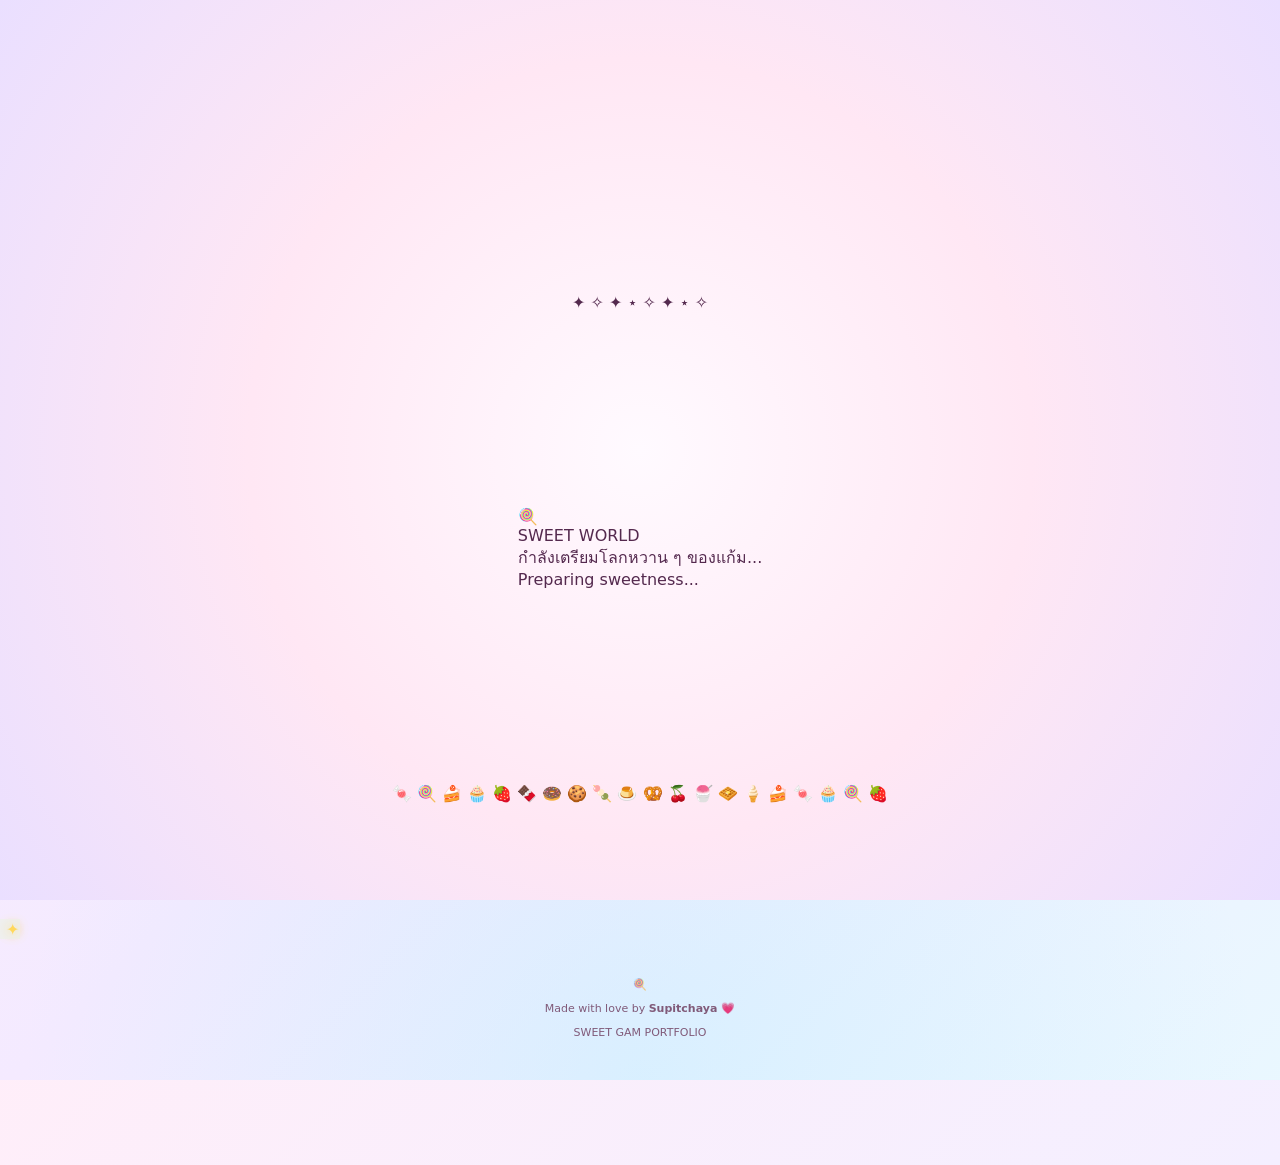
==== commit a66cb534: "Update index.html" ====
--- a/index.html
+++ b/index.html
@@ -565,7 +565,7 @@
     >
 
         <source
-            src="music/play-date.mp3"
+            src="Y2Mate.is%20-%20Melanie%20Martinez%20-%20Sippy%20Cup%20audio.mp3"
             type="audio/mpeg"
         >
 
--- a/css/themes.css
+++ b/css/themes.css
@@ -0,0 +1,2204 @@
+/* =========================================================
+   MY SWEET PORTFOLIO
+   THEMES.CSS
+   Candy / Sweet Fantasy + Vintage Bakery
+========================================================= */
+
+
+/* =========================================================
+   THEME VARIABLES
+========================================================= */
+
+:root {
+
+    --theme-main: #ff72b6;
+    --theme-main-2: #ff9bd2;
+    --theme-secondary: #a875ff;
+    --theme-cyan: #75eaff;
+
+    --theme-cream: #fff8fb;
+    --theme-white: #ffffff;
+
+    --theme-dark: #28152d;
+
+    --theme-bg-1: #fff1fa;
+    --theme-bg-2: #f4eaff;
+    --theme-bg-3: #e7faff;
+
+    --theme-glass:
+        rgba(255,255,255,.58);
+
+    --theme-glass-strong:
+        rgba(255,255,255,.76);
+
+    --theme-border:
+        rgba(255,255,255,.78);
+
+    --theme-shadow:
+        0 18px 55px rgba(183,92,159,.20);
+
+    --theme-glow:
+        rgba(255,114,182,.45);
+
+    --theme-sauce:
+        #ff76b9;
+
+    --theme-sauce-light:
+        #ffb7db;
+
+    --theme-pile-1:
+        #ff77b8;
+
+    --theme-pile-2:
+        #ffd15c;
+
+    --theme-pile-3:
+        #9d7aff;
+
+    --theme-pile-4:
+        #6ee7ff;
+
+    --theme-text:
+        #40213f;
+
+    --theme-text-soft:
+        #805a79;
+
+    --theme-card-highlight:
+        rgba(255,255,255,.72);
+
+    --theme-star:
+        #ffd85c;
+
+    --theme-success:
+        #7ddc9b;
+}
+
+
+/* =========================================================
+   CANDY THEME
+========================================================= */
+
+body.theme-candy,
+body:not(.theme-bakery) {
+
+    --theme-main: #ff72b6;
+    --theme-main-2: #ff9bd2;
+    --theme-secondary: #a875ff;
+    --theme-cyan: #75eaff;
+
+    --theme-cream: #fff8fb;
+    --theme-white: #ffffff;
+
+    --theme-dark: #28152d;
+
+    --theme-bg-1: #fff1fa;
+    --theme-bg-2: #f4eaff;
+    --theme-bg-3: #e7faff;
+
+    --theme-glass:
+        rgba(255,255,255,.58);
+
+    --theme-glass-strong:
+        rgba(255,255,255,.76);
+
+    --theme-border:
+        rgba(255,255,255,.80);
+
+    --theme-shadow:
+        0 18px 55px rgba(183,92,159,.20);
+
+    --theme-glow:
+        rgba(255,114,182,.48);
+
+    --theme-sauce:
+        #ff76b9;
+
+    --theme-sauce-light:
+        #ffb7db;
+
+    --theme-pile-1:
+        #ff77b8;
+
+    --theme-pile-2:
+        #ffd15c;
+
+    --theme-pile-3:
+        #9d7aff;
+
+    --theme-pile-4:
+        #6ee7ff;
+
+    --theme-text:
+        #40213f;
+
+    --theme-text-soft:
+        #805a79;
+
+    --theme-card-highlight:
+        rgba(255,255,255,.74);
+
+    --theme-star:
+        #ffd85c;
+
+}
+
+
+/* =========================================================
+   BAKERY THEME
+========================================================= */
+
+body.theme-bakery {
+
+    --theme-main: #a86645;
+    --theme-main-2: #d59a70;
+    --theme-secondary: #9b6b52;
+    --theme-cyan: #d7b58c;
+
+    --theme-cream: #fff8e9;
+    --theme-white: #fffdf7;
+
+    --theme-dark: #39251d;
+
+    --theme-bg-1: #fff3dc;
+    --theme-bg-2: #ead2b6;
+    --theme-bg-3: #d9b894;
+
+    --theme-glass:
+        rgba(255,248,231,.66);
+
+    --theme-glass-strong:
+        rgba(255,248,231,.84);
+
+    --theme-border:
+        rgba(255,255,255,.72);
+
+    --theme-shadow:
+        0 18px 55px rgba(103,65,42,.22);
+
+    --theme-glow:
+        rgba(168,102,69,.38);
+
+    --theme-sauce:
+        #9a593b;
+
+    --theme-sauce-light:
+        #d99c6c;
+
+    --theme-pile-1:
+        #b86f49;
+
+    --theme-pile-2:
+        #e0b36f;
+
+    --theme-pile-3:
+        #83543e;
+
+    --theme-pile-4:
+        #d9c39e;
+
+    --theme-text:
+        #4b3024;
+
+    --theme-text-soft:
+        #80604d;
+
+    --theme-card-highlight:
+        rgba(255,250,237,.78);
+
+    --theme-star:
+        #e7b75b;
+
+}
+
+
+/* =========================================================
+   BODY THEME TRANSITION
+========================================================= */
+
+body,
+body * {
+
+    transition-property:
+        background-color,
+        border-color,
+        box-shadow,
+        color,
+        text-shadow,
+        opacity;
+
+    transition-duration:
+        .65s;
+
+    transition-timing-function:
+        ease;
+}
+
+
+/* อย่าให้ animation หลักโดน transition นี้ */
+
+.loader-ring,
+.loader-candy,
+.loader-sweets *,
+.background-sweet,
+.floating-candy,
+.ripple,
+.mouse-trail *,
+.click-burst *,
+.candy-star,
+.home-orbit,
+.radar *,
+.cake *,
+.gacha *,
+.sparkle,
+.secret-sparkle {
+
+    transition:
+        none;
+}
+
+
+/* =========================================================
+   BACKGROUND THEME
+========================================================= */
+
+.background-gradient {
+
+    background:
+
+        radial-gradient(
+            circle at 15% 20%,
+            color-mix(
+                in srgb,
+                var(--theme-main) 25%,
+                transparent
+            ),
+            transparent 32%
+        ),
+
+        radial-gradient(
+            circle at 85% 30%,
+            color-mix(
+                in srgb,
+                var(--theme-secondary) 23%,
+                transparent
+            ),
+            transparent 34%
+        ),
+
+        radial-gradient(
+            circle at 50% 100%,
+            color-mix(
+                in srgb,
+                var(--theme-cyan) 18%,
+                transparent
+            ),
+            transparent 40%
+        ),
+
+        linear-gradient(
+            135deg,
+            var(--theme-bg-1),
+            var(--theme-bg-2),
+            var(--theme-bg-3)
+        );
+
+}
+
+
+/* =========================================================
+   GLASS CARDS
+========================================================= */
+
+.glass-card,
+.image-frame,
+.education-card,
+.contact-card,
+.gacha-machine,
+.decoration-menu,
+.cake-work-area,
+.cake-box {
+
+    background:
+        linear-gradient(
+            145deg,
+            var(--theme-glass-strong),
+            var(--theme-glass)
+        );
+
+    border-color:
+        var(--theme-border);
+
+    box-shadow:
+        var(--theme-shadow);
+
+}
+
+
+.glass-card::before,
+.image-frame::before,
+.education-card::before,
+.contact-card::before {
+
+    background:
+        linear-gradient(
+            120deg,
+            rgba(255,255,255,.62),
+            transparent 38%
+        );
+
+}
+
+
+/* =========================================================
+   HEADER
+========================================================= */
+
+.main-header {
+
+    background:
+        color-mix(
+            in srgb,
+            var(--theme-glass-strong) 82%,
+            transparent
+        );
+
+    border-color:
+        var(--theme-border);
+
+    box-shadow:
+        0 10px 35px
+        color-mix(
+            in srgb,
+            var(--theme-main) 12%,
+            transparent
+        );
+
+}
+
+
+.brand-icon {
+
+    background:
+        linear-gradient(
+            135deg,
+            var(--theme-main),
+            var(--theme-secondary)
+        );
+
+    box-shadow:
+        0 0 25px
+        var(--theme-glow);
+
+}
+
+
+.brand-text {
+
+    color:
+        var(--theme-text);
+
+}
+
+
+.brand-sparkle {
+
+    color:
+        var(--theme-star);
+
+    text-shadow:
+        0 0 12px
+        var(--theme-star);
+
+}
+
+
+/* =========================================================
+   NAVIGATION
+========================================================= */
+
+.nav-link {
+
+    color:
+        var(--theme-text-soft);
+
+}
+
+
+.nav-link:hover,
+.nav-link.active {
+
+    color:
+        var(--theme-main);
+
+    background:
+        color-mix(
+            in srgb,
+            var(--theme-main) 10%,
+            transparent
+        );
+
+    box-shadow:
+        0 0 18px
+        color-mix(
+            in srgb,
+            var(--theme-main) 16%,
+            transparent
+        );
+
+}
+
+
+.nav-icon {
+
+    filter:
+        drop-shadow(
+            0 0 7px
+            color-mix(
+                in srgb,
+                var(--theme-main) 35%,
+                transparent
+            )
+        );
+
+}
+
+
+/* =========================================================
+   BUTTONS
+========================================================= */
+
+.primary-button {
+
+    background:
+        linear-gradient(
+            135deg,
+            var(--theme-main),
+            var(--theme-secondary)
+        );
+
+    color:
+        white;
+
+    box-shadow:
+        0 12px 30px
+        color-mix(
+            in srgb,
+            var(--theme-main) 30%,
+            transparent
+        );
+
+}
+
+
+.primary-button:hover {
+
+    box-shadow:
+        0 16px 40px
+        color-mix(
+            in srgb,
+            var(--theme-main) 42%,
+            transparent
+        );
+
+}
+
+
+.secondary-button,
+.tool-button {
+
+    background:
+        var(--theme-glass);
+
+    color:
+        var(--theme-text);
+
+    border-color:
+        var(--theme-border);
+
+}
+
+
+.secondary-button:hover,
+.tool-button:hover {
+
+    border-color:
+        var(--theme-main);
+
+    color:
+        var(--theme-main);
+
+    box-shadow:
+        0 0 22px
+        color-mix(
+            in srgb,
+            var(--theme-main) 22%,
+            transparent
+        );
+
+}
+
+
+/* =========================================================
+   THEME TOGGLE
+========================================================= */
+
+.theme-toggle {
+
+    border-color:
+        var(--theme-border);
+
+    background:
+        var(--theme-glass);
+
+}
+
+
+.theme-toggle:hover {
+
+    border-color:
+        var(--theme-main);
+
+    box-shadow:
+        0 0 25px
+        var(--theme-glow);
+
+}
+
+
+body.theme-bakery .theme-toggle {
+
+    background:
+        linear-gradient(
+            135deg,
+            rgba(255,248,231,.90),
+            rgba(218,181,143,.55)
+        );
+
+}
+
+
+/* =========================================================
+   HOME
+========================================================= */
+
+.home-title {
+
+    color:
+        var(--theme-text);
+
+    text-shadow:
+        0 5px 30px
+        color-mix(
+            in srgb,
+            var(--theme-main) 18%,
+            transparent
+        );
+
+}
+
+
+.title-name {
+
+    color:
+        var(--theme-main);
+
+}
+
+
+.home-subtitle,
+.section-description {
+
+    color:
+        var(--theme-text-soft);
+
+}
+
+
+.section-kicker {
+
+    color:
+        var(--theme-main);
+
+}
+
+
+.home-tags span {
+
+    background:
+        var(--theme-glass);
+
+    border-color:
+        var(--theme-border);
+
+    color:
+        var(--theme-text-soft);
+
+}
+
+
+.home-tags span:hover {
+
+    border-color:
+        var(--theme-main);
+
+    color:
+        var(--theme-main);
+
+    box-shadow:
+        0 0 18px
+        color-mix(
+            in srgb,
+            var(--theme-main) 20%,
+            transparent
+        );
+
+}
+
+
+/* =========================================================
+   HOME CANDY
+========================================================= */
+
+.home-candy {
+
+    filter:
+        drop-shadow(
+            0 20px 40px
+            color-mix(
+                in srgb,
+                var(--theme-main) 28%,
+                transparent
+            )
+        );
+
+}
+
+
+.home-candy-glow {
+
+    background:
+        radial-gradient(
+            circle,
+            color-mix(
+                in srgb,
+                var(--theme-main) 35%,
+                transparent
+            ),
+            transparent 70%
+        );
+
+}
+
+
+.home-orbit {
+
+    border-color:
+        color-mix(
+            in srgb,
+            var(--theme-main) 38%,
+            transparent
+        );
+
+}
+
+
+.orbit-2 {
+
+    border-color:
+        color-mix(
+            in srgb,
+            var(--theme-secondary) 35%,
+            transparent
+        );
+
+}
+
+
+.orbit-3 {
+
+    border-color:
+        color-mix(
+            in srgb,
+            var(--theme-cyan) 35%,
+            transparent
+        );
+
+}
+
+
+/* =========================================================
+   ABOUT
+========================================================= */
+
+.image-frame-caption {
+
+    background:
+        linear-gradient(
+            90deg,
+            var(--theme-main),
+            var(--theme-secondary)
+        );
+
+    color:
+        white;
+
+}
+
+
+.card-label {
+
+    color:
+        var(--theme-main);
+
+}
+
+
+.mini-info {
+
+    background:
+        color-mix(
+            in srgb,
+            var(--theme-main) 7%,
+            var(--theme-glass)
+        );
+
+    border-color:
+        var(--theme-border);
+
+}
+
+
+.mini-info:hover {
+
+    border-color:
+        var(--theme-main);
+
+    box-shadow:
+        0 0 20px
+        color-mix(
+            in srgb,
+            var(--theme-main) 18%,
+            transparent
+        );
+
+}
+
+
+.mini-info-icon {
+
+    color:
+        var(--theme-main);
+
+}
+
+
+.quote-card {
+
+    background:
+        linear-gradient(
+            135deg,
+            color-mix(
+                in srgb,
+                var(--theme-main) 10%,
+                var(--theme-glass)
+            ),
+            color-mix(
+                in srgb,
+                var(--theme-secondary) 9%,
+                var(--theme-glass)
+            )
+        );
+
+    border-color:
+        var(--theme-border);
+
+}
+
+
+.quote-mark {
+
+    color:
+        var(--theme-main);
+
+}
+
+
+.quote-end {
+
+    color:
+        var(--theme-secondary);
+
+}
+
+
+/* =========================================================
+   EDUCATION
+========================================================= */
+
+.education-line {
+
+    background:
+        linear-gradient(
+            180deg,
+            var(--theme-main),
+            var(--theme-secondary),
+            var(--theme-cyan)
+        );
+
+}
+
+
+.education-line-glow {
+
+    background:
+        var(--theme-main);
+
+    box-shadow:
+        0 0 18px
+        var(--theme-glow);
+
+}
+
+
+.education-node {
+
+    background:
+        linear-gradient(
+            135deg,
+            var(--theme-main),
+            var(--theme-secondary)
+        );
+
+    box-shadow:
+        0 0 24px
+        var(--theme-glow);
+
+}
+
+
+.education-card:hover {
+
+    border-color:
+        var(--theme-main);
+
+}
+
+
+.education-year {
+
+    color:
+        var(--theme-main);
+
+}
+
+
+.education-icon {
+
+    color:
+        var(--theme-secondary);
+
+}
+
+
+/* =========================================================
+   HOBBIES
+========================================================= */
+
+.hobby-card:hover {
+
+    border-color:
+        var(--theme-main);
+
+    box-shadow:
+        0 20px 50px
+        color-mix(
+            in srgb,
+            var(--theme-main) 22%,
+            transparent
+        );
+
+}
+
+
+.hobby-overlay {
+
+    background:
+        linear-gradient(
+            180deg,
+            transparent,
+            color-mix(
+                in srgb,
+                var(--theme-dark) 80%,
+                transparent
+            )
+        );
+
+}
+
+
+.hobby-number {
+
+    color:
+        var(--theme-star);
+
+}
+
+
+/* =========================================================
+   DREAMS
+========================================================= */
+
+.dream-main {
+
+    border-color:
+        var(--theme-border);
+
+}
+
+
+.dream-icon {
+
+    color:
+        var(--theme-main);
+
+    text-shadow:
+        0 0 20px
+        var(--theme-glow);
+
+}
+
+
+.dream-orbit {
+
+    border-color:
+        color-mix(
+            in srgb,
+            var(--theme-main) 30%,
+            transparent
+        );
+
+}
+
+
+.dream-small {
+
+    background:
+        var(--theme-glass);
+
+    border-color:
+        var(--theme-border);
+
+}
+
+
+.dream-small:hover {
+
+    border-color:
+        var(--theme-main);
+
+}
+
+
+.dream-small-icon {
+
+    color:
+        var(--theme-main);
+
+}
+
+
+.dream-goal {
+
+    background:
+        linear-gradient(
+            135deg,
+            color-mix(
+                in srgb,
+                var(--theme-main) 10%,
+                var(--theme-glass)
+            ),
+            color-mix(
+                in srgb,
+                var(--theme-secondary) 10%,
+                var(--theme-glass)
+            )
+        );
+
+    border-color:
+        var(--theme-border);
+
+}
+
+
+.goal-decoration {
+
+    color:
+        var(--theme-star);
+
+}
+
+
+/* =========================================================
+   CONTACT
+========================================================= */
+
+.contact-envelope {
+
+    color:
+        var(--theme-main);
+
+    filter:
+        drop-shadow(
+            0 0 15px
+            var(--theme-glow)
+        );
+
+}
+
+
+.contact-card:hover {
+
+    border-color:
+        var(--theme-main);
+
+}
+
+
+.contact-card-icon {
+
+    color:
+        var(--theme-main);
+
+}
+
+
+.contact-card-content strong {
+
+    color:
+        var(--theme-text);
+
+}
+
+
+.contact-card-content span {
+
+    color:
+        var(--theme-text-soft);
+
+}
+
+
+.contact-arrow {
+
+    color:
+        var(--theme-main);
+
+}
+
+
+/* =========================================================
+   GACHA
+========================================================= */
+
+.gacha-machine {
+
+    background:
+        linear-gradient(
+            145deg,
+            var(--theme-glass-strong),
+            var(--theme-glass)
+        );
+
+}
+
+
+.gacha-top-light {
+
+    background:
+        var(--theme-main);
+
+    box-shadow:
+        0 0 25px
+        var(--theme-glow);
+
+}
+
+
+.gacha-window {
+
+    background:
+        radial-gradient(
+            circle at center,
+            color-mix(
+                in srgb,
+                var(--theme-main) 12%,
+                transparent
+            ),
+            rgba(255,255,255,.30)
+        );
+
+    border-color:
+        color-mix(
+            in srgb,
+            var(--theme-main) 30%,
+            white
+        );
+
+}
+
+
+.gacha-machine-label {
+
+    color:
+        var(--theme-main);
+
+}
+
+
+.gacha-button {
+
+    background:
+        linear-gradient(
+            135deg,
+            var(--theme-main),
+            var(--theme-secondary)
+        );
+
+    color:
+        white;
+
+    box-shadow:
+        0 12px 28px
+        var(--theme-glow);
+
+}
+
+
+.gacha-button:hover {
+
+    box-shadow:
+        0 16px 38px
+        color-mix(
+            in srgb,
+            var(--theme-main) 45%,
+            transparent
+        );
+
+}
+
+
+.gacha-result {
+
+    color:
+        var(--theme-text);
+
+}
+
+
+/* =========================================================
+   DECORATION INVENTORY
+========================================================= */
+
+.decoration-menu {
+
+    background:
+        var(--theme-glass);
+
+}
+
+
+.decoration-menu-heading {
+
+    color:
+        var(--theme-main);
+
+}
+
+
+.inventory-empty {
+
+    color:
+        var(--theme-text-soft);
+
+}
+
+
+.decoration-item {
+
+    border-color:
+        var(--theme-border);
+
+    background:
+        var(--theme-glass);
+
+}
+
+
+.decoration-item:hover {
+
+    border-color:
+        var(--theme-main);
+
+    box-shadow:
+        0 0 20px
+        var(--theme-glow);
+
+}
+
+
+/* =========================================================
+   CAKE STUDIO
+========================================================= */
+
+.cake-controls {
+
+    background:
+        var(--theme-glass);
+
+}
+
+
+.control-title {
+
+    color:
+        var(--theme-main);
+
+}
+
+
+.choice-button {
+
+    background:
+        var(--theme-glass);
+
+    color:
+        var(--theme-text);
+
+    border-color:
+        var(--theme-border);
+
+}
+
+
+.choice-button:hover,
+.choice-button.active {
+
+    background:
+        color-mix(
+            in srgb,
+            var(--theme-main) 12%,
+            var(--theme-glass)
+        );
+
+    border-color:
+        var(--theme-main);
+
+    color:
+        var(--theme-main);
+
+    box-shadow:
+        0 0 18px
+        color-mix(
+            in srgb,
+            var(--theme-main) 20%,
+            transparent
+        );
+
+}
+
+
+.drip-toggle {
+
+    border-color:
+        var(--theme-border);
+
+}
+
+
+.drip-toggle-check {
+
+    background:
+        var(--theme-main);
+
+}
+
+
+/* =========================================================
+   CAKE WORK AREA
+========================================================= */
+
+.cake-work-area {
+
+    background:
+        radial-gradient(
+            circle at 50% 35%,
+            color-mix(
+                in srgb,
+                var(--theme-main) 8%,
+                transparent
+            ),
+            transparent 55%
+        ),
+        var(--theme-glass);
+
+}
+
+
+.work-area-label {
+
+    color:
+        var(--theme-main);
+
+}
+
+
+.cake-shadow {
+
+    background:
+        color-mix(
+            in srgb,
+            var(--theme-dark) 18%,
+            transparent
+        );
+
+}
+
+
+.cake-hint {
+
+    color:
+        var(--theme-text-soft);
+
+}
+
+
+/* =========================================================
+   CAKE COLORS
+========================================================= */
+
+.cake-layer-1 {
+
+    background:
+        linear-gradient(
+            180deg,
+            #fffaf1,
+            #f1d6b8
+        );
+
+}
+
+
+.cake-layer-2 {
+
+    background:
+        linear-gradient(
+            180deg,
+            #ffe5ef,
+            #f5a9c8
+        );
+
+}
+
+
+.cake-layer-3 {
+
+    background:
+        linear-gradient(
+            180deg,
+            #fff4d4,
+            #eac38c
+        );
+
+}
+
+
+.cake-cream {
+
+    background:
+        linear-gradient(
+            180deg,
+            #ffffff,
+            #fff5fb
+        );
+
+}
+
+
+.cake-drip {
+
+    background:
+        linear-gradient(
+            180deg,
+            var(--theme-main-2),
+            var(--theme-main)
+        );
+
+}
+
+
+/* =========================================================
+   CAKE BOX
+========================================================= */
+
+.cake-box {
+
+    background:
+        linear-gradient(
+            145deg,
+            var(--theme-glass-strong),
+            var(--theme-glass)
+        );
+
+}
+
+
+.box-lid {
+
+    background:
+        linear-gradient(
+            135deg,
+            var(--theme-main),
+            var(--theme-secondary)
+        );
+
+}
+
+
+.box-ribbon {
+
+    background:
+        var(--theme-star);
+
+}
+
+
+.box-heart {
+
+    color:
+        var(--theme-main);
+
+    text-shadow:
+        0 0 15px
+        var(--theme-glow);
+
+}
+
+
+.final-gift-message {
+
+    background:
+        linear-gradient(
+            145deg,
+            var(--theme-glass-strong),
+            var(--theme-glass)
+        );
+
+    border-color:
+        var(--theme-border);
+
+}
+
+
+.final-gift-icon {
+
+    color:
+        var(--theme-main);
+
+    filter:
+        drop-shadow(
+            0 0 15px
+            var(--theme-glow)
+        );
+
+}
+
+
+/* =========================================================
+   SECRET SPARKLES
+========================================================= */
+
+.secret-sparkle {
+
+    color:
+        var(--theme-star);
+
+    text-shadow:
+        0 0 12px
+        var(--theme-star);
+
+}
+
+
+.secret-sparkle:hover {
+
+    color:
+        var(--theme-main);
+
+    text-shadow:
+        0 0 22px
+        var(--theme-glow);
+
+}
+
+
+/* =========================================================
+   SECRET RECIPE
+========================================================= */
+
+.secret-recipe-inner {
+
+    background:
+        var(--theme-glass-strong);
+
+    border-color:
+        var(--theme-border);
+
+}
+
+
+.secret-recipe-icon {
+
+    color:
+        var(--theme-main);
+
+}
+
+
+.recipe-sequence span {
+
+    filter:
+        drop-shadow(
+            0 0 8px
+            var(--theme-glow)
+        );
+
+}
+
+
+/* =========================================================
+   ACHIEVEMENT
+========================================================= */
+
+.achievement-popup-inner {
+
+    background:
+        var(--theme-glass-strong);
+
+    border-color:
+        var(--theme-border);
+
+    box-shadow:
+        0 25px 70px
+        color-mix(
+            in srgb,
+            var(--theme-main) 22%,
+            transparent
+        );
+
+}
+
+
+#achievementIcon {
+
+    color:
+        var(--theme-star);
+
+    text-shadow:
+        0 0 20px
+        var(--theme-star);
+
+}
+
+
+#achievementTitle {
+
+    color:
+        var(--theme-main);
+
+}
+
+
+/* =========================================================
+   TOAST
+========================================================= */
+
+.toast {
+
+    background:
+        var(--theme-glass-strong);
+
+    color:
+        var(--theme-text);
+
+    border-color:
+        var(--theme-border);
+
+}
+
+
+#toastIcon {
+
+    color:
+        var(--theme-main);
+
+}
+
+
+/* =========================================================
+   SAUCE
+========================================================= */
+
+.sticky-sauce {
+
+    pointer-events:
+        none;
+
+}
+
+
+.sauce-top,
+.drip {
+
+    background:
+        var(--theme-sauce);
+
+    box-shadow:
+        0 4px 16px
+        color-mix(
+            in srgb,
+            var(--theme-sauce) 25%,
+            transparent
+        );
+
+}
+
+
+.drip::after {
+
+    background:
+        var(--theme-sauce-light);
+
+}
+
+
+/* =========================================================
+   BOTTOM SWEET PILE
+========================================================= */
+
+.bottom-sweet-pile {
+
+    filter:
+        drop-shadow(
+            0 -8px 25px
+            color-mix(
+                in srgb,
+                var(--theme-main) 12%,
+                transparent
+            )
+        );
+
+}
+
+
+.pile-sweet {
+
+    filter:
+        drop-shadow(
+            0 5px 10px
+            rgba(0,0,0,.10)
+        );
+
+}
+
+
+/* =========================================================
+   FOOTER
+========================================================= */
+
+.site-footer {
+
+    color:
+        var(--theme-text-soft);
+
+}
+
+
+.footer-sparkles {
+
+    color:
+        var(--theme-star);
+
+}
+
+
+/* =========================================================
+   CURSOR — SPOON
+========================================================= */
+
+.cursor-spoon {
+
+    filter:
+        drop-shadow(
+            0 0 8px
+            var(--theme-glow)
+        );
+
+}
+
+
+.spoon-head {
+
+    background:
+        linear-gradient(
+            145deg,
+            #ffffff,
+            var(--theme-main-2)
+        );
+
+    border-color:
+        rgba(255,255,255,.85);
+
+}
+
+
+.spoon-handle {
+
+    background:
+        linear-gradient(
+            90deg,
+            var(--theme-main),
+            var(--theme-secondary)
+        );
+
+}
+
+
+/* =========================================================
+   MOUSE TRAIL
+========================================================= */
+
+.mouse-trail .trail-sweet {
+
+    filter:
+        drop-shadow(
+            0 0 9px
+            var(--theme-glow)
+        );
+
+}
+
+
+.click-burst .burst-sweet {
+
+    filter:
+        drop-shadow(
+            0 0 12px
+            var(--theme-glow)
+        );
+
+}
+
+
+/* =========================================================
+   CANDY THEME DECORATIONS
+========================================================= */
+
+body.theme-candy .background-sweet::after {
+
+    filter:
+        drop-shadow(
+            0 0 8px
+            rgba(255,114,182,.22)
+        );
+
+}
+
+
+body.theme-candy .floating-candy {
+
+    filter:
+        drop-shadow(
+            0 8px 12px
+            rgba(175,91,150,.13)
+        );
+
+}
+
+
+/* =========================================================
+   BAKERY THEME DECORATIONS
+========================================================= */
+
+body.theme-bakery .background-sweet {
+
+    filter:
+        sepia(.18)
+        saturate(.82)
+        drop-shadow(
+            0 8px 14px
+            rgba(92,55,35,.14)
+        );
+
+}
+
+
+body.theme-bakery .floating-candy {
+
+    filter:
+        sepia(.22)
+        saturate(.75)
+        drop-shadow(
+            0 8px 14px
+            rgba(92,55,35,.15)
+        );
+
+}
+
+
+body.theme-bakery .background-gradient {
+
+    background:
+
+        radial-gradient(
+            circle at 15% 20%,
+            rgba(168,102,69,.18),
+            transparent 32%
+        ),
+
+        radial-gradient(
+            circle at 85% 30%,
+            rgba(224,179,111,.20),
+            transparent 34%
+        ),
+
+        radial-gradient(
+            circle at 50% 100%,
+            rgba(125,84,62,.15),
+            transparent 42%
+        ),
+
+        linear-gradient(
+            135deg,
+            #fff3dc,
+            #ead2b6,
+            #d9b894
+        );
+
+}
+
+
+/* =========================================================
+   BAKERY — SPECIAL DETAILS
+========================================================= */
+
+body.theme-bakery .home-title {
+
+    text-shadow:
+        0 5px 30px
+        rgba(126,78,49,.20);
+
+}
+
+
+body.theme-bakery .title-name {
+
+    color:
+        #a86645;
+
+}
+
+
+body.theme-bakery .primary-button {
+
+    background:
+        linear-gradient(
+            135deg,
+            #a86645,
+            #d59a70
+        );
+
+}
+
+
+body.theme-bakery .section-kicker {
+
+    color:
+        #a86645;
+
+}
+
+
+body.theme-bakery .gacha-button {
+
+    background:
+        linear-gradient(
+            135deg,
+            #a86645,
+            #d59a70
+        );
+
+}
+
+
+body.theme-bakery .sauce-top,
+body.theme-bakery .drip {
+
+    background:
+        #925238;
+
+}
+
+
+body.theme-bakery .box-lid {
+
+    background:
+        linear-gradient(
+            135deg,
+            #9a593b,
+            #c9875e
+        );
+
+}
+
+
+/* =========================================================
+   BAKERY — WARM OVERLAY
+========================================================= */
+
+body.theme-bakery::after {
+
+    content:
+        "";
+
+    position:
+        fixed;
+
+    inset:
+        0;
+
+    pointer-events:
+        none;
+
+    z-index:
+        2;
+
+    background:
+        radial-gradient(
+            ellipse at center,
+            transparent 45%,
+            rgba(101,66,43,.06)
+        );
+
+}
+
+
+/* =========================================================
+   CANDY — SOFT LIGHT
+========================================================= */
+
+body.theme-candy::after,
+body:not(.theme-bakery)::after {
+
+    content:
+        "";
+
+    position:
+        fixed;
+
+    inset:
+        0;
+
+    pointer-events:
+        none;
+
+    z-index:
+        2;
+
+    background:
+        radial-gradient(
+            ellipse at center,
+            transparent 45%,
+            rgba(255,115,183,.035)
+        );
+
+}
+
+
+/* =========================================================
+   THEME TRANSITION
+========================================================= */
+
+body.theme-changing {
+
+    pointer-events:
+        none;
+
+}
+
+
+body.theme-changing::before {
+
+    content:
+        "";
+
+    position:
+        fixed;
+
+    inset:
+        0;
+
+    z-index:
+        99990;
+
+    pointer-events:
+        none;
+
+    background:
+        radial-gradient(
+            circle at center,
+            color-mix(
+                in srgb,
+                var(--theme-main) 20%,
+                transparent
+            ),
+            transparent 65%
+        );
+
+    animation:
+        themeFlash 1.25s ease both;
+
+}
+
+
+@keyframes themeFlash {
+
+    0% {
+
+        opacity:
+            0;
+
+        transform:
+            scale(.8);
+
+    }
+
+    35% {
+
+        opacity:
+            1;
+
+    }
+
+    100% {
+
+        opacity:
+            0;
+
+        transform:
+            scale(1.3);
+
+    }
+
+}
+
+
+/* =========================================================
+   NIGHT VARIATION
+========================================================= */
+
+body.theme-night {
+
+    --theme-bg-1: #181326;
+    --theme-bg-2: #211936;
+    --theme-bg-3: #102b38;
+
+    --theme-glass:
+        rgba(31,25,52,.58);
+
+    --theme-glass-strong:
+        rgba(35,28,58,.78);
+
+    --theme-border:
+        rgba(255,255,255,.16);
+
+    --theme-text:
+        #fff4fb;
+
+    --theme-text-soft:
+        #cdbbd2;
+
+    --theme-shadow:
+        0 18px 55px rgba(0,0,0,.35);
+
+}
+
+
+body.theme-bakery.theme-night {
+
+    --theme-bg-1: #1d1714;
+    --theme-bg-2: #2c211b;
+    --theme-bg-3: #35271f;
+
+    --theme-glass:
+        rgba(55,42,34,.62);
+
+    --theme-glass-strong:
+        rgba(63,47,37,.82);
+
+    --theme-text:
+        #fff5e5;
+
+    --theme-text-soft:
+        #d8c1a9;
+
+}
+
+
+/* =========================================================
+   NIGHT STARS
+========================================================= */
+
+body.theme-night #backgroundStars {
+
+    opacity:
+        1;
+
+}
+
+
+body.theme-night .background-sparkles {
+
+    filter:
+        drop-shadow(
+            0 0 10px
+            rgba(255,255,255,.75)
+        );
+
+}
+
+
+/* =========================================================
+   ACCESSIBILITY
+========================================================= */
+
+@media (prefers-reduced-motion: reduce) {
+
+    body,
+    body * {
+
+        transition-duration:
+            .01ms !important;
+
+        animation-duration:
+            .01ms !important;
+
+        animation-iteration-count:
+            1 !important;
+
+        scroll-behavior:
+            auto !important;
+
+    }
+
+}
